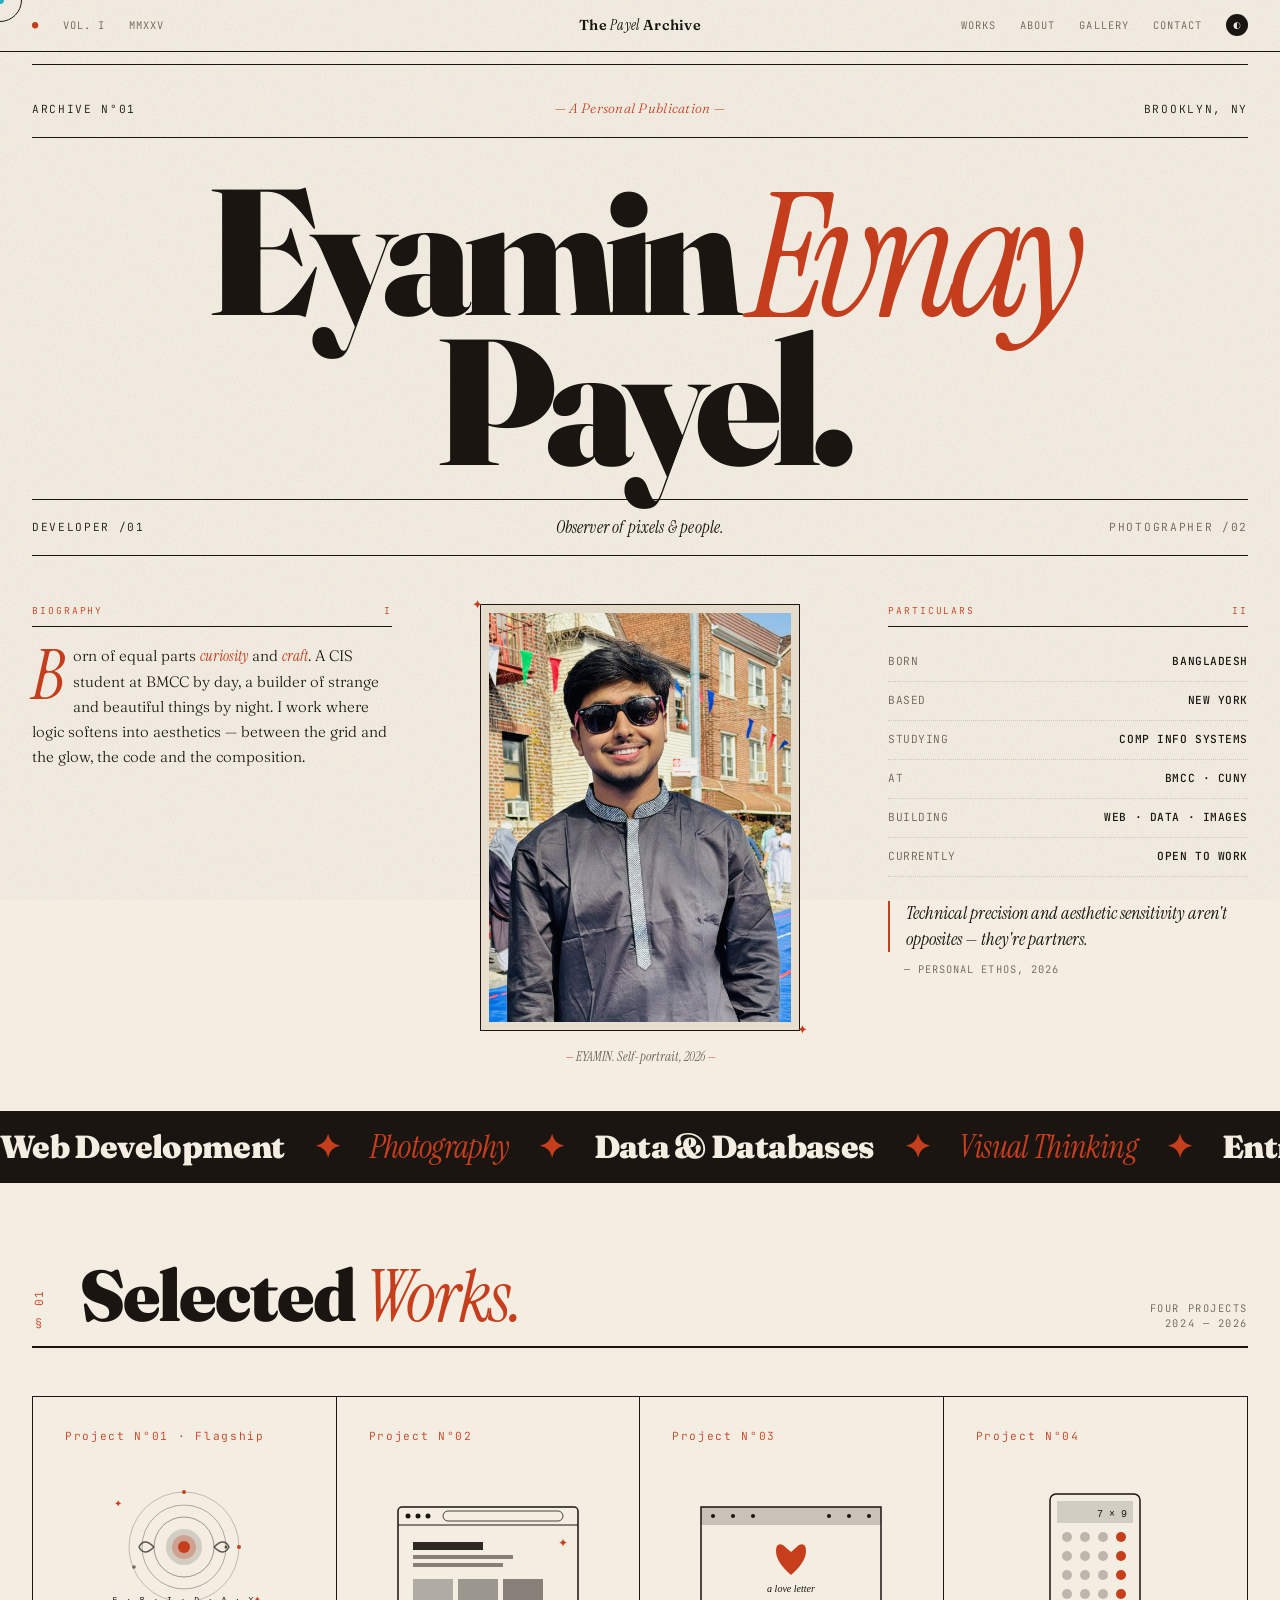
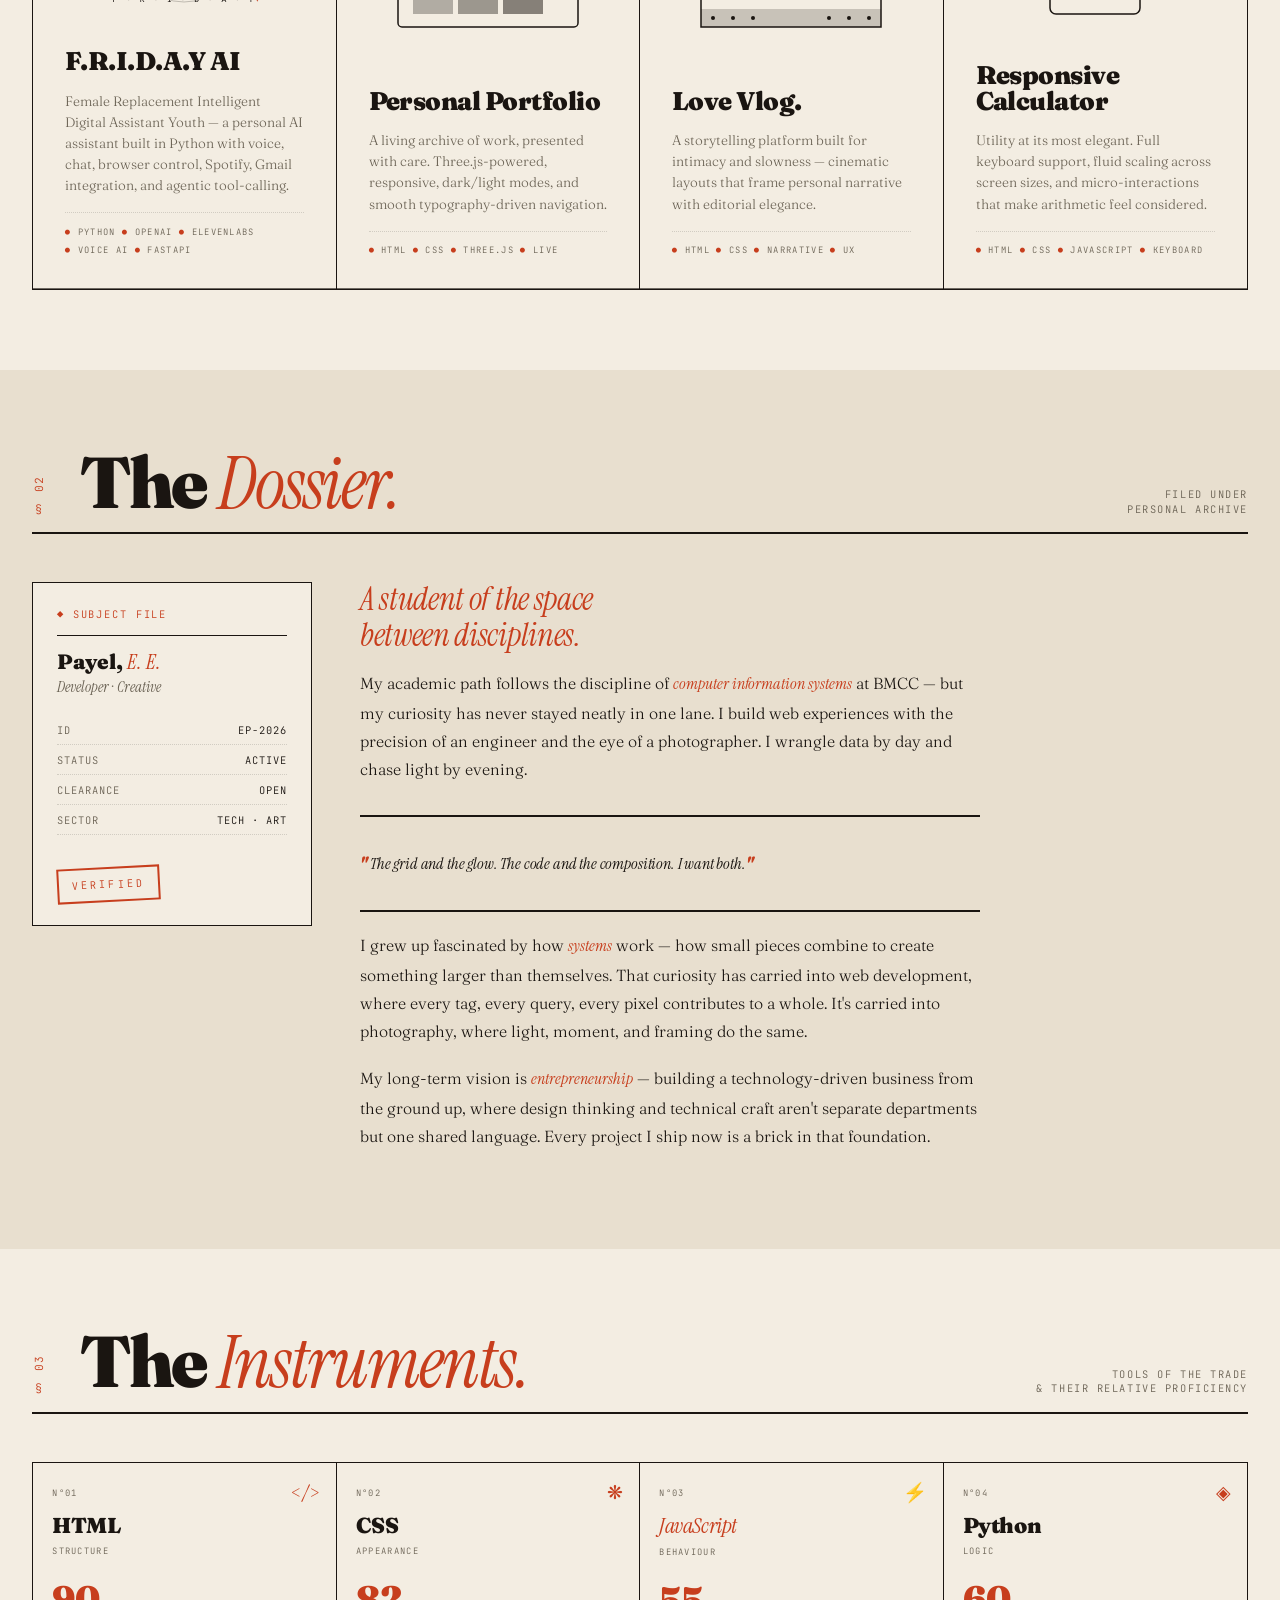
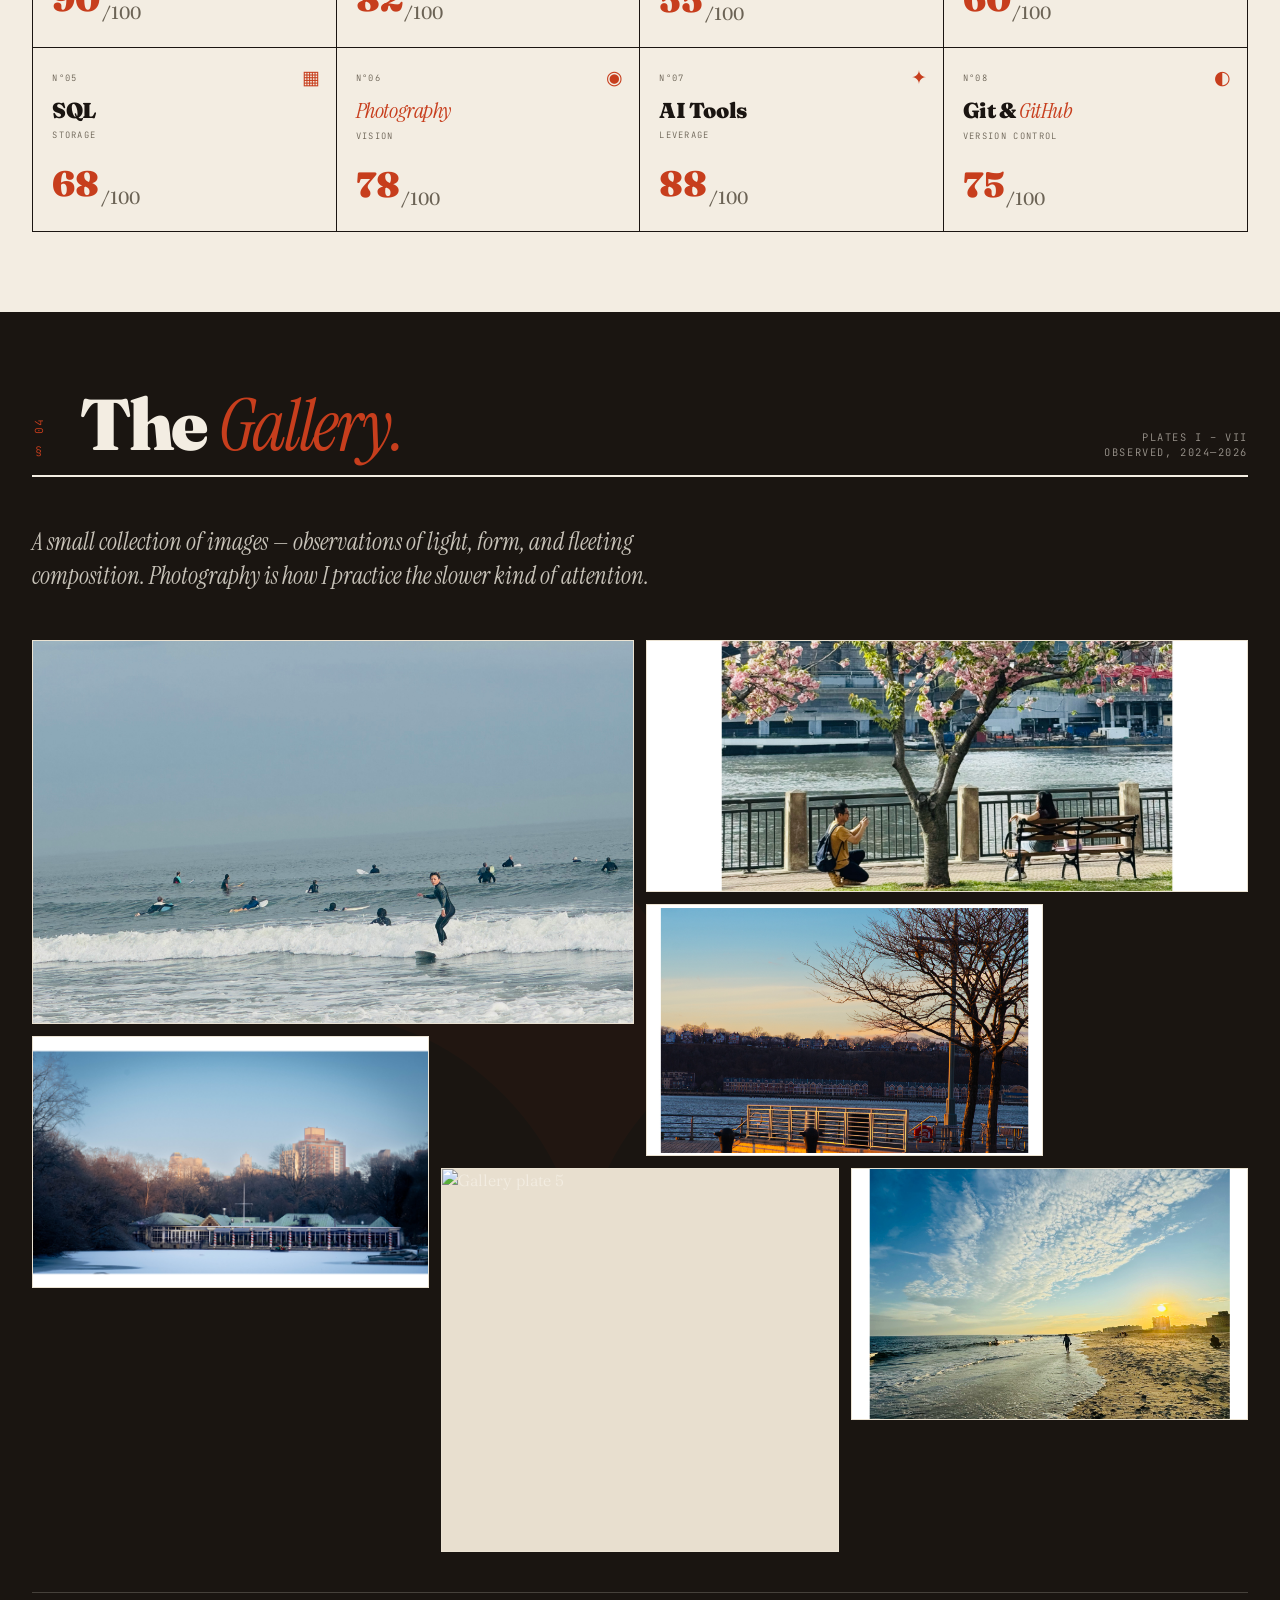
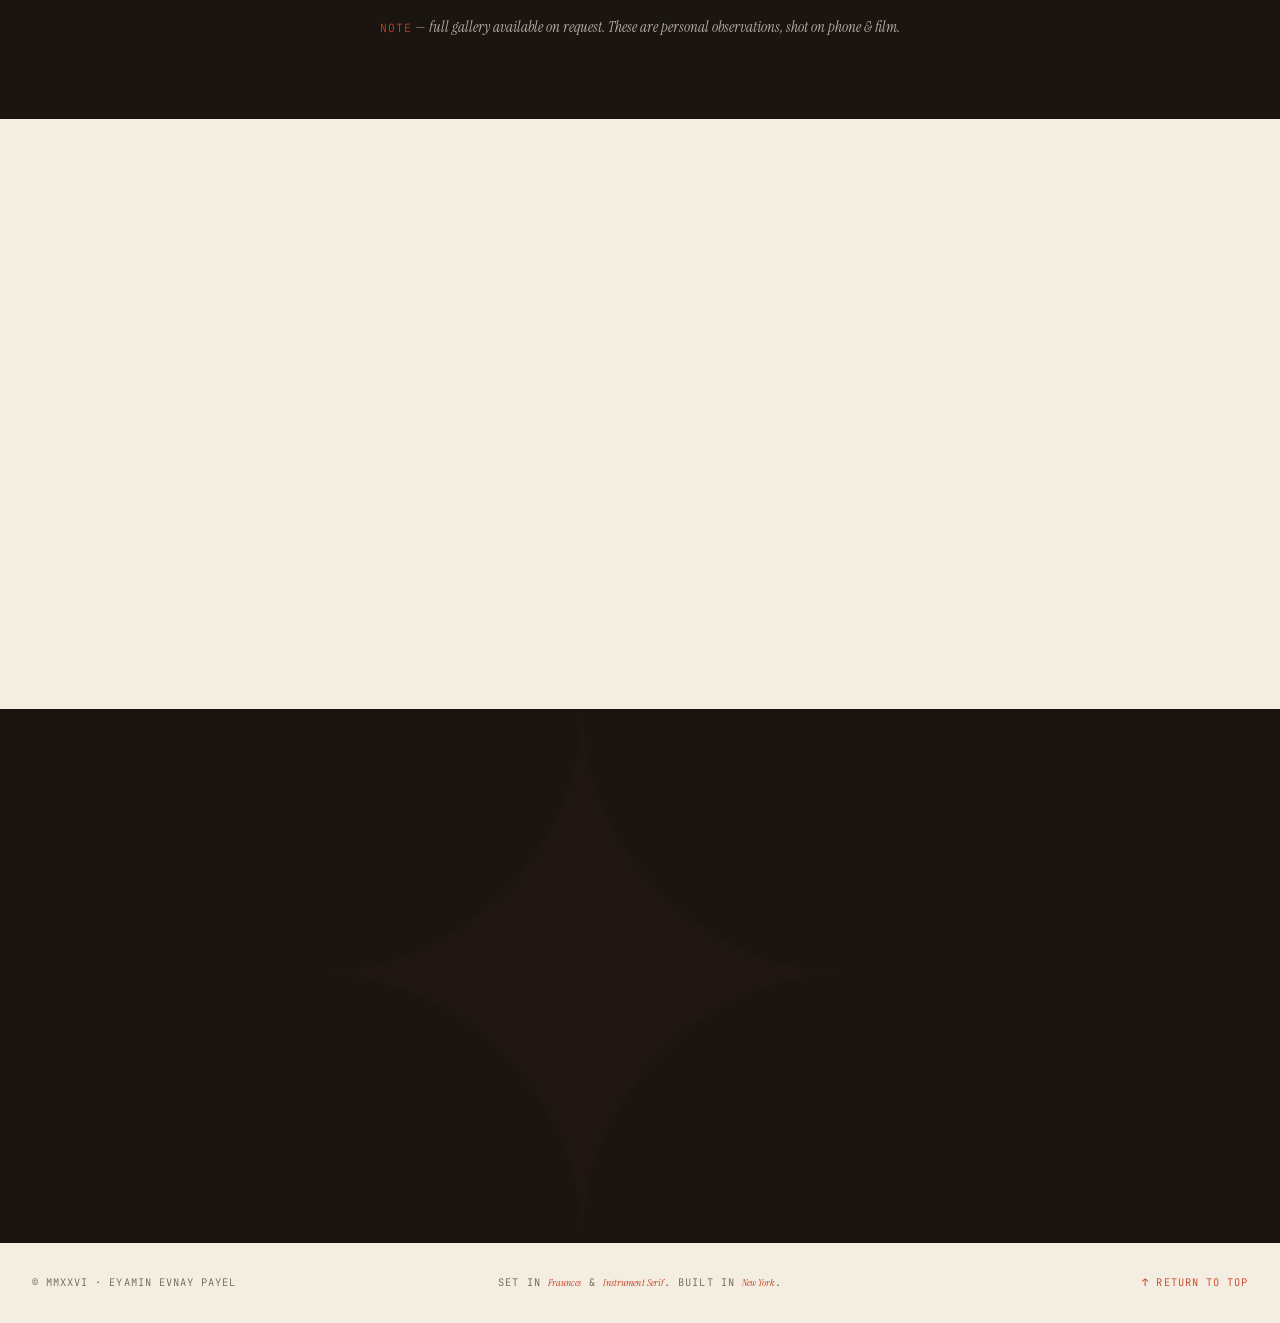
==== index.html @ 6d637060 "Fix: add favicon link tags" ====
<!DOCTYPE html>
<html lang="en">
<head>
<meta charset="UTF-8">
<link rel="icon" type="image/svg+xml" href="favicon-monogram.svg">
<link rel="apple-touch-icon" href="favicon-monogram.svg">
<meta name="viewport" content="width=device-width, initial-scale=1.0">
<title>Eyamin Evnay Payel — Archive N°01</title>
<meta name="description" content="The personal archive of Eyamin Evnay Payel — developer, photographer, and CIS student at BMCC.">
<link href="https://fonts.googleapis.com/css2?family=Fraunces:ital,opsz,wght@0,9..144,300;0,9..144,400;0,9..144,600;0,9..144,900;1,9..144,400;1,9..144,900&family=JetBrains+Mono:wght@300;400;500&family=Instrument+Serif:ital@0;1&display=swap" rel="stylesheet">
<style>
:root {
  --bg: #f3ede2;
  --bg-dark: #1a1511;
  --ink: #1a1511;
  --paper: #f3ede2;
  --cream: #e8dfcf;
  --accent: #c73e1d;
  --accent2: #1c4b82;
  --gold: #b08d47;
  --muted: #6b6355;
  --line: rgba(26,21,17,0.15);
  --display: 'Fraunces', 'Times New Roman', serif;
  --italic: 'Instrument Serif', serif;
  --mono: 'JetBrains Mono', monospace;
  --sans: 'Fraunces', sans-serif;
}

[data-theme="dark"] {
  --bg: #0d0b08;
  --ink: #e8dfcf;
  --paper: #0d0b08;
  --cream: #1a1511;
  --accent: #e86a47;
  --accent2: #6ea0d9;
  --gold: #d4af6a;
  --muted: #8a7f6f;
  --line: rgba(232,223,207,0.15);
}

*, *::before, *::after { box-sizing: border-box; margin: 0; padding: 0; }
html { scroll-behavior: smooth; }

body {
  background: var(--paper);
  color: var(--ink);
  font-family: var(--display);
  font-weight: 300;
  overflow-x: hidden;
  transition: background .6s, color .6s;
  cursor: none;
  line-height: 1.4;
}

/* Paper grain overlay */
body::before {
  content: '';
  position: fixed;
  inset: 0;
  pointer-events: none;
  z-index: 9999;
  opacity: .18;
  background-image: url("data:image/svg+xml,%3Csvg viewBox='0 0 400 400' xmlns='http://www.w3.org/2000/svg'%3E%3Cfilter id='n'%3E%3CfeTurbulence type='fractalNoise' baseFrequency='0.92' numOctaves='3' stitchTiles='stitch'/%3E%3C/filter%3E%3Crect width='100%25' height='100%25' filter='url(%23n)' opacity='0.6'/%3E%3C/svg%3E");
  mix-blend-mode: multiply;
}

[data-theme="dark"] body::before { mix-blend-mode: screen; opacity: .08; }

/* ── CUSTOM CURSOR ── */
#cursor{position:fixed;width:8px;height:8px;border-radius:50%;background:var(--accent);pointer-events:none;z-index:10000;transform:translate(-50%,-50%);transition:width .3s,height .3s,background .3s;mix-blend-mode:difference}
#cursor-ring{position:fixed;width:44px;height:44px;border-radius:50%;border:1px solid var(--ink);pointer-events:none;z-index:9998;transform:translate(-50%,-50%);transition:width .3s,height .3s,opacity .3s}
body:has(a:hover) #cursor,body:has(button:hover) #cursor{width:14px;height:14px}
body:has(a:hover) #cursor-ring,body:has(button:hover) #cursor-ring{width:72px;height:72px}

/* ── SCROLLBAR ── */
::-webkit-scrollbar { width: 10px; }
::-webkit-scrollbar-track { background: var(--paper); border-left: 1px solid var(--line); }
::-webkit-scrollbar-thumb { background: var(--ink); }

/* ═══════════════════════════════════════
   MASTHEAD / NAV
═══════════════════════════════════════ */
.masthead {
  position: fixed;
  top: 0; left: 0; right: 0;
  z-index: 100;
  background: color-mix(in srgb, var(--paper) 94%, transparent);
  backdrop-filter: blur(20px);
  border-bottom: 1px solid var(--ink);
  display: grid;
  grid-template-columns: 1fr auto 1fr;
  align-items: center;
  padding: 0.9rem 2rem;
  font-family: var(--mono);
  font-size: 0.65rem;
  letter-spacing: 0.1em;
  text-transform: uppercase;
}

.masthead-left { display: flex; gap: 1.5rem; color: var(--muted); }
.masthead-left .dot { color: var(--accent); }

.masthead-center {
  font-family: var(--display);
  font-weight: 600;
  font-size: 0.9rem;
  letter-spacing: 0.02em;
  text-transform: none;
  text-align: center;
}
.masthead-center em { font-family: var(--italic); font-style: italic; font-weight: 400; }

.masthead-right { display: flex; gap: 1.5rem; justify-content: flex-end; align-items: center; }
.masthead-right a { color: var(--muted); text-decoration: none; transition: color .2s; }
.masthead-right a:hover { color: var(--accent); }

.theme-toggle {
  background: var(--ink); color: var(--paper);
  border: none; width: 22px; height: 22px;
  border-radius: 50%; cursor: pointer;
  font-size: 0.55rem;
  display: flex; align-items: center; justify-content: center;
  transition: transform .3s;
}
.theme-toggle:hover { transform: rotate(180deg); }

/* ═══════════════════════════════════════
   HERO — THE FRONT PAGE
═══════════════════════════════════════ */
.hero {
  min-height: 100vh;
  padding: 5rem 2rem 2rem;
  position: relative;
  display: grid;
  grid-template-columns: 1fr;
  gap: 0;
}

/* Decorative top rule */
.hero::before {
  content: '';
  position: absolute;
  top: 4rem; left: 2rem; right: 2rem;
  height: 1px;
  background: var(--ink);
}

/* Volume / Issue header */
.issue-bar {
  display: flex;
  justify-content: space-between;
  align-items: baseline;
  padding: 1.2rem 0;
  border-bottom: 1px solid var(--ink);
  font-family: var(--mono);
  font-size: 0.7rem;
  letter-spacing: 0.15em;
  text-transform: uppercase;
}

.issue-bar-center {
  font-family: var(--display);
  font-style: italic;
  font-size: 0.85rem;
  letter-spacing: 0.02em;
  text-transform: none;
  color: var(--accent);
}

/* Giant name */
.hero-title {
  font-family: var(--display);
  font-weight: 900;
  font-size: clamp(3.5rem, 14vw, 13rem);
  line-height: 0.82;
  letter-spacing: -0.06em;
  padding: 2.5rem 0 1.5rem;
  text-align: center;
  position: relative;
}

.hero-title .word-1, .hero-title .word-2, .hero-title .word-3 {
  display: inline-block;
  opacity: 0;
  animation: titleIn 1.2s cubic-bezier(.22,1,.36,1) forwards;
}
.hero-title .word-1 { animation-delay: .1s; }
.hero-title .word-2 {
  animation-delay: .3s;
  font-family: var(--italic);
  font-weight: 400;
  font-style: italic;
  color: var(--accent);
  font-size: 0.95em;
}
.hero-title .word-3 { animation-delay: .5s; }

@keyframes titleIn {
  from { opacity: 0; transform: translateY(60px) rotate(-2deg); filter: blur(8px); }
  to { opacity: 1; transform: translateY(0) rotate(0); filter: blur(0); }
}

/* Subtitle bar */
.hero-sub {
  display: grid;
  grid-template-columns: 1fr auto 1fr;
  align-items: center;
  padding: 1rem 0;
  border-top: 1px solid var(--ink);
  border-bottom: 1px solid var(--ink);
  gap: 2rem;
  font-family: var(--mono);
  font-size: 0.7rem;
  letter-spacing: 0.15em;
  text-transform: uppercase;
}

.hero-sub-center {
  font-family: var(--italic);
  font-style: italic;
  font-size: 1.05rem;
  letter-spacing: 0.01em;
  text-transform: none;
  color: var(--ink);
  white-space: nowrap;
}

.hero-sub-right { text-align: right; color: var(--muted); }

/* 3-column hero body */
.hero-body {
  display: grid;
  grid-template-columns: 1fr 1.2fr 1fr;
  gap: 2rem;
  padding: 3rem 0;
  min-height: 400px;
}

.hero-col {
  position: relative;
  opacity: 0;
  animation: colIn 1s .7s cubic-bezier(.22,1,.36,1) forwards;
}
.hero-col:nth-child(2) { animation-delay: .85s; }
.hero-col:nth-child(3) { animation-delay: 1s; }

@keyframes colIn {
  from { opacity: 0; transform: translateY(30px); }
  to { opacity: 1; transform: translateY(0); }
}

/* Left column - bio */
.col-label {
  font-family: var(--mono);
  font-size: 0.6rem;
  letter-spacing: 0.2em;
  text-transform: uppercase;
  color: var(--accent);
  margin-bottom: 1rem;
  padding-bottom: 0.5rem;
  border-bottom: 1px solid var(--ink);
  display: flex;
  justify-content: space-between;
}

.drop-cap {
  font-size: 0.95rem;
  line-height: 1.65;
  font-weight: 300;
  column-count: 1;
  color: var(--ink);
}

.drop-cap::first-letter {
  font-family: var(--italic);
  font-style: italic;
  font-size: 4.5em;
  line-height: 0.85;
  float: left;
  margin: 0.05em 0.12em 0 0;
  color: var(--accent);
  font-weight: 400;
}

.drop-cap em {
  font-family: var(--italic);
  font-style: italic;
  color: var(--accent);
}

/* Center column - the portrait */
.portrait-frame {
  position: relative;
  aspect-ratio: 3/4;
  width: 100%;
  max-width: 320px;
  margin: 0 auto;
}

.portrait-bg {
  position: absolute;
  inset: 0;
  background: var(--cream);
  border: 1px solid var(--ink);
  padding: 8px;
}

.portrait-inner {
  position: relative;
  width: 100%;
  height: 100%;
  background: var(--ink);
  overflow: hidden;
}

.portrait-inner svg {
  width: 100%;
  height: 100%;
  display: block;
}

/* Portrait caption */
.portrait-caption {
  position: absolute;
  bottom: -2.2rem;
  left: 0; right: 0;
  text-align: center;
  font-family: var(--italic);
  font-style: italic;
  font-size: 0.82rem;
  color: var(--muted);
}

.portrait-caption::before, .portrait-caption::after {
  content: '— ';
  color: var(--accent);
}
.portrait-caption::after { content: ' —'; }

/* Portrait decorative corners */
.portrait-frame::before, .portrait-frame::after {
  content: '✦';
  position: absolute;
  color: var(--accent);
  font-size: 0.8rem;
  z-index: 2;
}
.portrait-frame::before { top: -0.5rem; left: -0.5rem; }
.portrait-frame::after { bottom: -0.5rem; right: -0.5rem; }

/* Right column - metadata */
.meta-list { font-size: 0.85rem; }
.meta-item {
  display: flex;
  justify-content: space-between;
  padding: 0.7rem 0;
  border-bottom: 1px dotted var(--line);
  font-family: var(--mono);
  font-size: 0.7rem;
  letter-spacing: 0.05em;
  text-transform: uppercase;
}
.meta-item .key { color: var(--muted); }
.meta-item .val { color: var(--ink); font-weight: 500; }
.meta-item .val em { font-family: var(--italic); font-style: italic; text-transform: none; color: var(--accent); font-weight: 400; letter-spacing: 0.01em; }

.meta-quote {
  font-family: var(--italic);
  font-style: italic;
  font-size: 1.1rem;
  line-height: 1.45;
  margin-top: 1.5rem;
  color: var(--ink);
  border-left: 2px solid var(--accent);
  padding-left: 1rem;
}
.meta-quote-attr {
  font-family: var(--mono);
  font-size: 0.65rem;
  letter-spacing: 0.1em;
  text-transform: uppercase;
  color: var(--muted);
  margin-top: 0.6rem;
  padding-left: 1rem;
}

/* Marquee below hero */
.hero-marquee {
  border-top: 1px solid var(--ink);
  border-bottom: 1px solid var(--ink);
  overflow: hidden;
  padding: 0.8rem 0;
  white-space: nowrap;
  font-family: var(--display);
  font-weight: 900;
  font-size: 2rem;
  letter-spacing: -0.02em;
  background: var(--ink);
  color: var(--paper);
}

.hero-marquee-inner {
  display: inline-block;
  animation: marquee 30s linear infinite;
  padding-right: 2rem;
}
.hero-marquee-inner em { font-family: var(--italic); font-style: italic; color: var(--accent); font-weight: 400; }
.hero-marquee-inner .sep { display: inline-block; margin: 0 1.5rem; color: var(--accent); }

@keyframes marquee {
  from { transform: translateX(0); }
  to { transform: translateX(-50%); }
}

/* ═══════════════════════════════════════
   SECTION SHARED
═══════════════════════════════════════ */
section { padding: 5rem 2rem; position: relative; }

.section-head {
  display: grid;
  grid-template-columns: auto 1fr auto;
  align-items: end;
  gap: 2rem;
  margin-bottom: 3rem;
  padding-bottom: 1rem;
  border-bottom: 2px solid var(--ink);
}

.section-num {
  font-family: var(--mono);
  font-size: 0.7rem;
  letter-spacing: 0.15em;
  color: var(--accent);
  writing-mode: vertical-rl;
  transform: rotate(180deg);
  padding-bottom: 0.5rem;
}

.section-title {
  font-family: var(--display);
  font-weight: 900;
  font-size: clamp(2.5rem, 6vw, 4.5rem);
  line-height: 0.9;
  letter-spacing: -0.03em;
}
.section-title em {
  font-family: var(--italic);
  font-weight: 400;
  font-style: italic;
  color: var(--accent);
}

.section-meta {
  font-family: var(--mono);
  font-size: 0.65rem;
  letter-spacing: 0.15em;
  text-transform: uppercase;
  color: var(--muted);
  text-align: right;
}

/* Reveals */
.rv {
  opacity: 0;
  transform: translateY(40px);
  transition: opacity .9s cubic-bezier(.22,1,.36,1), transform .9s cubic-bezier(.22,1,.36,1);
}
.rv.in { opacity: 1; transform: translateY(0); }

/* ═══════════════════════════════════════
   WORKS / PROJECTS
═══════════════════════════════════════ */
#works { background: var(--paper); }

.works-grid {
  display: grid;
  grid-template-columns: repeat(4, 1fr);
  border: 1px solid var(--ink);
}

@media (max-width: 1100px) {
  .works-grid { grid-template-columns: repeat(2, 1fr); }
  .work-item:nth-child(2) { border-right: none; }
  .work-item:nth-child(1), .work-item:nth-child(2) { border-bottom: 1px solid var(--ink); }
}

.work-item {
  position: relative;
  padding: 2rem;
  border-right: 1px solid var(--ink);
  display: flex;
  flex-direction: column;
  gap: 1rem;
  min-height: 420px;
  transition: background .4s;
  overflow: hidden;
}
.work-item:last-child { border-right: none; }

.work-item::before {
  content: '';
  position: absolute;
  inset: 0;
  background: var(--ink);
  transform: translateY(100%);
  transition: transform .5s cubic-bezier(.22,1,.36,1);
  z-index: 0;
}
.work-item:hover::before { transform: translateY(0); }
.work-item:hover * { color: var(--paper) !important; }
.work-item:hover .work-num { color: var(--accent) !important; }
.work-item:hover .work-visual { filter: invert(1); }

.work-item > * { position: relative; z-index: 1; transition: color .4s; }

.work-num {
  font-family: var(--mono);
  font-size: 0.7rem;
  letter-spacing: 0.15em;
  color: var(--accent);
}

.work-visual {
  flex: 1;
  display: flex;
  align-items: center;
  justify-content: center;
  transition: filter .4s;
  min-height: 160px;
  padding: 1rem 0;
}

.work-visual svg { width: 100%; max-width: 200px; height: auto; }

.work-title {
  font-family: var(--display);
  font-weight: 900;
  font-size: 1.6rem;
  line-height: 1;
  letter-spacing: -0.02em;
}
.work-title em { font-family: var(--italic); font-weight: 400; font-style: italic; color: var(--accent); }

.work-desc {
  font-size: 0.85rem;
  line-height: 1.55;
  color: var(--muted);
}

.work-tags {
  display: flex;
  gap: 0.4rem;
  flex-wrap: wrap;
  padding-top: 0.8rem;
  border-top: 1px dotted var(--line);
}

.work-tag {
  font-family: var(--mono);
  font-size: 0.55rem;
  letter-spacing: 0.15em;
  text-transform: uppercase;
  color: var(--muted);
}

.work-tag::before { content: '● '; color: var(--accent); font-size: 0.5rem; }

/* ═══════════════════════════════════════
   DOSSIER / ABOUT
═══════════════════════════════════════ */
#dossier { background: var(--cream); }

.dossier-grid {
  display: grid;
  grid-template-columns: 280px 1fr;
  gap: 3rem;
}

.dossier-card {
  border: 1px solid var(--ink);
  padding: 1.5rem;
  background: var(--paper);
  position: sticky;
  top: 6rem;
  height: fit-content;
}

.dossier-card-title {
  font-family: var(--mono);
  font-size: 0.65rem;
  letter-spacing: 0.18em;
  text-transform: uppercase;
  color: var(--accent);
  padding-bottom: 0.8rem;
  border-bottom: 1px solid var(--ink);
  margin-bottom: 1rem;
}

.dossier-id {
  font-family: var(--display);
  font-weight: 900;
  font-size: 1.3rem;
  line-height: 1;
  margin-bottom: 0.3rem;
}
.dossier-id em { font-family: var(--italic); font-style: italic; font-weight: 400; color: var(--accent); }

.dossier-role {
  font-family: var(--italic);
  font-style: italic;
  color: var(--muted);
  margin-bottom: 1.5rem;
  font-size: 0.95rem;
}

.dossier-stamp {
  display: flex;
  flex-direction: column;
  gap: 0.5rem;
  font-family: var(--mono);
  font-size: 0.65rem;
  letter-spacing: 0.1em;
  text-transform: uppercase;
  margin-bottom: 1rem;
}

.dossier-stamp-row {
  display: flex;
  justify-content: space-between;
  padding-bottom: 0.4rem;
  border-bottom: 1px dotted var(--line);
}
.dossier-stamp-row .k { color: var(--muted); }

/* The "classified" stamp */
.dossier-mark {
  margin-top: 1rem;
  padding: 0.5rem 0.8rem;
  border: 2px solid var(--accent);
  text-align: center;
  font-family: var(--mono);
  font-size: 0.65rem;
  letter-spacing: 0.3em;
  text-transform: uppercase;
  color: var(--accent);
  transform: rotate(-3deg);
  display: inline-block;
}

.dossier-content h3 {
  font-family: var(--italic);
  font-style: italic;
  font-weight: 400;
  font-size: 2rem;
  line-height: 1.1;
  color: var(--accent);
  margin-bottom: 1rem;
  letter-spacing: -0.01em;
}

.dossier-content p {
  font-size: 1rem;
  line-height: 1.75;
  margin-bottom: 1.2rem;
  color: var(--ink);
  max-width: 620px;
}

.dossier-content p em {
  font-family: var(--italic);
  font-style: italic;
  color: var(--accent);
  font-size: 1.03em;
}

.pull-quote {
  font-family: var(--italic);
  font-style: italic;
  font-size: 2rem;
  line-height: 1.2;
  color: var(--accent);
  padding: 2rem 0;
  border-top: 2px solid var(--ink);
  border-bottom: 2px solid var(--ink);
  margin: 2rem 0;
  letter-spacing: -0.01em;
}
.pull-quote::before { content: '"'; font-family: var(--display); font-weight: 900; color: var(--accent); margin-right: 0.2rem; }
.pull-quote::after { content: '"'; font-family: var(--display); font-weight: 900; color: var(--accent); }

/* ═══════════════════════════════════════
   INSTRUMENTS / SKILLS
═══════════════════════════════════════ */
#instruments { background: var(--paper); }

.instruments-grid {
  display: grid;
  grid-template-columns: repeat(4, 1fr);
  gap: 0;
  border: 1px solid var(--ink);
  border-bottom: none;
}

.instrument {
  border-right: 1px solid var(--ink);
  border-bottom: 1px solid var(--ink);
  padding: 1.5rem 1.2rem;
  position: relative;
  transition: background .3s;
}

.instrument:nth-child(4n) { border-right: none; }
.instrument:hover { background: var(--ink); color: var(--paper); }
.instrument:hover .instrument-pct { color: var(--accent); }
.instrument:hover .instrument-glyph { color: var(--accent); }

.instrument-num {
  font-family: var(--mono);
  font-size: 0.55rem;
  letter-spacing: 0.15em;
  color: var(--muted);
  margin-bottom: 1rem;
}

.instrument-name {
  font-family: var(--display);
  font-weight: 900;
  font-size: 1.35rem;
  line-height: 1;
  margin-bottom: 0.5rem;
  letter-spacing: -0.02em;
}
.instrument-name em { font-family: var(--italic); font-style: italic; font-weight: 400; color: var(--accent); }

.instrument-cat {
  font-family: var(--mono);
  font-size: 0.55rem;
  letter-spacing: 0.15em;
  text-transform: uppercase;
  color: var(--muted);
  margin-bottom: 1.5rem;
}

.instrument-pct {
  font-family: var(--display);
  font-weight: 900;
  font-size: 2.2rem;
  line-height: 1;
  color: var(--accent);
  transition: color .3s;
}
.instrument-pct sub { font-size: 0.5em; font-weight: 400; margin-left: 0.1em; color: var(--muted); }

.instrument-glyph {
  position: absolute;
  top: 1rem;
  right: 1rem;
  font-size: 1.2rem;
  color: var(--accent);
  transition: color .3s;
}

/* ═══════════════════════════════════════
   GALLERY / PHOTOGRAPHY
═══════════════════════════════════════ */
#gallery { background: var(--ink); color: var(--paper); position: relative; overflow: hidden; }

#gallery .section-head { border-bottom-color: var(--paper); }
#gallery .section-title { color: var(--paper); }
#gallery .section-title em { color: var(--accent); }
#gallery .section-meta { color: color-mix(in srgb, var(--paper) 60%, transparent); }
#gallery .section-num { color: var(--accent); }

.gallery-intro {
  font-family: var(--italic);
  font-style: italic;
  font-size: 1.5rem;
  line-height: 1.4;
  color: color-mix(in srgb, var(--paper) 80%, transparent);
  max-width: 700px;
  margin-bottom: 3rem;
}

.gallery-grid {
  display: grid;
  grid-template-columns: repeat(6, 1fr);
  grid-auto-rows: 120px;
  gap: 12px;
}

.photo {
  position: relative;
  overflow: hidden;
  background: var(--cream);
  border: 1px solid rgba(243,237,226,0.2);
  transition: transform .5s cubic-bezier(.22,1,.36,1);
  cursor: none;
}
.photo:hover { transform: scale(1.02); z-index: 2; }
.photo:hover .photo-caption { opacity: 1; transform: translateY(0); }

.photo::before {
  content: '';
  position: absolute;
  inset: 0;
  background: linear-gradient(to top, rgba(0,0,0,0.7), transparent 50%);
  opacity: 0;
  transition: opacity .4s;
  z-index: 1;
}
.photo:hover::before { opacity: 1; }

.photo-visual {
  width: 100%;
  height: 100%;
  display: flex;
  align-items: center;
  justify-content: center;
  position: relative;
}

.photo-visual svg { width: 100%; height: 100%; display: block; }

.photo-caption {
  position: absolute;
  bottom: 0.8rem;
  left: 0.8rem;
  right: 0.8rem;
  z-index: 2;
  font-family: var(--mono);
  font-size: 0.6rem;
  letter-spacing: 0.15em;
  text-transform: uppercase;
  color: var(--paper);
  opacity: 0;
  transform: translateY(8px);
  transition: opacity .3s, transform .3s;
}
.photo-caption em {
  font-family: var(--italic);
  font-style: italic;
  color: var(--accent);
  text-transform: none;
  letter-spacing: 0;
  display: block;
  font-size: 1.3em;
  margin-top: 0.3rem;
}

/* Gallery photo sizes */
.photo-1 { grid-column: span 3; grid-row: span 3; }
.photo-2 { grid-column: span 3; grid-row: span 2; }
.photo-3 { grid-column: span 2; grid-row: span 2; }
.photo-4 { grid-column: span 2; grid-row: span 2; }
.photo-5 { grid-column: span 2; grid-row: span 3; }
.photo-6 { grid-column: span 2; grid-row: span 2; }
.photo-7 { grid-column: span 2; grid-row: span 2; }

.gallery-note {
  margin-top: 2.5rem;
  padding-top: 1.5rem;
  border-top: 1px solid rgba(243,237,226,0.2);
  font-family: var(--italic);
  font-style: italic;
  color: color-mix(in srgb, var(--paper) 70%, transparent);
  font-size: 0.95rem;
  text-align: center;
}
.gallery-note em { color: var(--accent); font-style: normal; font-family: var(--mono); font-size: 0.75em; letter-spacing: 0.1em; text-transform: uppercase; }

/* ═══════════════════════════════════════
   DOCUMENT / RESUME
═══════════════════════════════════════ */
#document { background: var(--paper); text-align: center; }

.doc-wrapper {
  max-width: 700px;
  margin: 0 auto;
  position: relative;
}

.doc-stamp {
  display: inline-block;
  margin-bottom: 1.5rem;
  padding: 0.5rem 1.2rem;
  border: 2px solid var(--accent);
  color: var(--accent);
  font-family: var(--mono);
  font-size: 0.65rem;
  letter-spacing: 0.3em;
  text-transform: uppercase;
  transform: rotate(-2deg);
}

.doc-title {
  font-family: var(--display);
  font-weight: 900;
  font-size: clamp(2.5rem, 6vw, 4.5rem);
  line-height: 0.95;
  letter-spacing: -0.03em;
  margin-bottom: 1rem;
}
.doc-title em { font-family: var(--italic); font-style: italic; font-weight: 400; color: var(--accent); }

.doc-sub {
  font-family: var(--italic);
  font-style: italic;
  font-size: 1.15rem;
  color: var(--muted);
  margin-bottom: 2.5rem;
  max-width: 500px;
  margin-left: auto;
  margin-right: auto;
  line-height: 1.5;
}

/* Resume preview card */
.resume-card {
  background: var(--cream);
  border: 1px solid var(--ink);
  padding: 2rem;
  margin-bottom: 2rem;
  text-align: left;
  position: relative;
  display: grid;
  grid-template-columns: auto 1fr auto;
  gap: 1.5rem;
  align-items: center;
}

.resume-icon {
  width: 60px;
  height: 72px;
  border: 2px solid var(--ink);
  position: relative;
  background: var(--paper);
}
.resume-icon::before {
  content: '';
  position: absolute;
  top: 8px; left: 50%; transform: translateX(-50%);
  width: 70%; height: 2px;
  background: var(--ink);
  box-shadow: 0 8px 0 var(--ink), 0 16px 0 var(--ink), 0 24px 0 var(--accent), 0 32px 0 var(--ink), 0 40px 0 var(--ink);
}

.resume-info-label {
  font-family: var(--mono);
  font-size: 0.6rem;
  letter-spacing: 0.15em;
  color: var(--muted);
  text-transform: uppercase;
  margin-bottom: 0.3rem;
}

.resume-info-title {
  font-family: var(--display);
  font-weight: 900;
  font-size: 1.3rem;
  letter-spacing: -0.02em;
  margin-bottom: 0.2rem;
}

.resume-info-meta {
  font-family: var(--italic);
  font-style: italic;
  font-size: 0.85rem;
  color: var(--muted);
}

/* Download button */
.btn-download {
  background: var(--ink);
  color: var(--paper);
  border: 1px solid var(--ink);
  padding: 1rem 2.5rem;
  font-family: var(--mono);
  font-size: 0.75rem;
  letter-spacing: 0.2em;
  text-transform: uppercase;
  text-decoration: none;
  cursor: pointer;
  transition: all .3s cubic-bezier(.22,1,.36,1);
  display: inline-flex;
  align-items: center;
  gap: 0.8rem;
  position: relative;
  overflow: hidden;
}

.btn-download::before {
  content: '';
  position: absolute;
  inset: 0;
  background: var(--accent);
  transform: translateY(100%);
  transition: transform .4s cubic-bezier(.22,1,.36,1);
  z-index: 0;
}

.btn-download:hover::before { transform: translateY(0); }
.btn-download > * { position: relative; z-index: 1; }
.btn-download:hover { border-color: var(--accent); }

/* ═══════════════════════════════════════
   CORRESPONDENCE / CONTACT
═══════════════════════════════════════ */
#correspondence {
  background: var(--ink);
  color: var(--paper);
  padding: 6rem 2rem;
  position: relative;
  overflow: hidden;
}

.corr-inner {
  max-width: 900px;
  margin: 0 auto;
  text-align: center;
  position: relative;
  z-index: 2;
}

.corr-label {
  font-family: var(--mono);
  font-size: 0.7rem;
  letter-spacing: 0.3em;
  text-transform: uppercase;
  color: var(--accent);
  margin-bottom: 2rem;
}

.corr-title {
  font-family: var(--display);
  font-weight: 900;
  font-size: clamp(3rem, 8vw, 7rem);
  line-height: 0.95;
  letter-spacing: -0.04em;
  color: var(--paper);
  margin-bottom: 2rem;
}
.corr-title em {
  font-family: var(--italic);
  font-style: italic;
  font-weight: 400;
  color: var(--accent);
}

.corr-sub {
  font-family: var(--italic);
  font-style: italic;
  font-size: 1.35rem;
  color: color-mix(in srgb, var(--paper) 70%, transparent);
  margin-bottom: 3rem;
  line-height: 1.5;
  max-width: 550px;
  margin-left: auto;
  margin-right: auto;
}

.corr-links {
  display: flex;
  justify-content: center;
  gap: 1rem;
  flex-wrap: wrap;
}

.corr-link {
  padding: 1rem 2rem;
  border: 1px solid color-mix(in srgb, var(--paper) 30%, transparent);
  color: var(--paper);
  text-decoration: none;
  font-family: var(--mono);
  font-size: 0.7rem;
  letter-spacing: 0.2em;
  text-transform: uppercase;
  transition: all .3s;
  display: inline-flex;
  align-items: center;
  gap: 0.6rem;
}
.corr-link:hover {
  background: var(--accent);
  border-color: var(--accent);
}

/* Gigantic decorative star behind corr */
.corr-star {
  position: absolute;
  top: 50%; left: 50%;
  transform: translate(-50%, -50%);
  width: 80vmin;
  height: 80vmin;
  opacity: 0.04;
  pointer-events: none;
  animation: slowRotate 60s linear infinite;
}
.corr-star::before {
  content: '✦';
  font-family: var(--display);
  font-size: 80vmin;
  color: var(--accent);
  display: block;
  line-height: 1;
}

@keyframes slowRotate {
  from { transform: translate(-50%, -50%) rotate(0deg); }
  to { transform: translate(-50%, -50%) rotate(360deg); }
}

/* ═══════════════════════════════════════
   COLOPHON / FOOTER
═══════════════════════════════════════ */
.colophon {
  background: var(--paper);
  border-top: 1px solid var(--ink);
  padding: 2rem;
  display: grid;
  grid-template-columns: 1fr 1fr 1fr;
  gap: 2rem;
  font-family: var(--mono);
  font-size: 0.65rem;
  letter-spacing: 0.1em;
  text-transform: uppercase;
  color: var(--muted);
}
.colophon-center { text-align: center; }
.colophon-right { text-align: right; }
.colophon em { font-family: var(--italic); font-style: italic; color: var(--accent); text-transform: none; letter-spacing: 0.01em; }
.colophon a { color: var(--accent); text-decoration: none; }

/* ═══════════════════════════════════════
   RESPONSIVE
═══════════════════════════════════════ */
@media (max-width: 900px) {
  .masthead { grid-template-columns: 1fr auto; padding: 0.8rem 1rem; }
  .masthead-left { display: none; }
  .masthead-center { font-size: 0.75rem; }
  .hero { padding: 4rem 1rem 2rem; }
  .hero::before { left: 1rem; right: 1rem; top: 3.2rem; }
  .issue-bar { font-size: 0.55rem; gap: 0.5rem; }
  .hero-body { grid-template-columns: 1fr; gap: 2rem; padding: 2rem 0; }
  .portrait-frame { max-width: 260px; margin-bottom: 2.5rem; }
  section { padding: 4rem 1rem; }
  .section-head { grid-template-columns: 1fr; gap: 0.8rem; }
  .section-num { writing-mode: horizontal-tb; transform: none; }
  .section-meta { text-align: left; }
  .works-grid { grid-template-columns: 1fr; }
  .work-item { border-right: none; border-bottom: 1px solid var(--ink); min-height: 380px; }
  .work-item:last-child { border-bottom: none; }
  .dossier-grid { grid-template-columns: 1fr; gap: 2rem; }
  .dossier-card { position: static; }
  .instruments-grid { grid-template-columns: repeat(2, 1fr); }
  .instrument:nth-child(4n) { border-right: 1px solid var(--ink); }
  .instrument:nth-child(2n) { border-right: none; }
  .gallery-grid { grid-template-columns: repeat(2, 1fr); grid-auto-rows: 160px; }
  .photo-1, .photo-2, .photo-5 { grid-column: span 2; }
  .photo-3, .photo-4, .photo-6, .photo-7 { grid-column: span 1; }
  .resume-card { grid-template-columns: auto 1fr; }
  .resume-card > *:last-child { grid-column: 1 / -1; margin-top: 0.5rem; }
  .colophon { grid-template-columns: 1fr; text-align: center !important; }
  .colophon-center, .colophon-right { text-align: center; }
  .hero-marquee { font-size: 1.3rem; }
  #cursor, #cursor-ring { display: none; }
  body { cursor: auto; }
  .photo-caption { opacity: 1; transform: translateY(0); }
  .photo::before { opacity: 0.5; }
}
</style>
</head>
<body>

<!-- cursor -->
<div id="cursor"></div>
<div id="cursor-ring"></div>

<!-- masthead -->
<header class="masthead">
  <div class="masthead-left">
    <span class="dot">●</span>
    <span>VOL. I</span>
    <span>MMXXV</span>
  </div>
  <div class="masthead-center">The <em>Payel</em> Archive</div>
  <div class="masthead-right">
    <a href="#works">Works</a>
    <a href="#dossier">About</a>
    <a href="#gallery">Gallery</a>
    <a href="#correspondence">Contact</a>
    <button class="theme-toggle" onclick="toggleTheme()" title="Toggle theme">◐</button>
  </div>
</header>

<!-- ═══════════════════════════════════════ -->
<!-- HERO                                    -->
<!-- ═══════════════════════════════════════ -->
<section class="hero">

  <div class="issue-bar">
    <span>Archive N°01</span>
    <span class="issue-bar-center">— A Personal Publication —</span>
    <span>Brooklyn, NY</span>
  </div>

  <h1 class="hero-title">
    <span class="word-1">Eyamin</span>
    <span class="word-2">Evnay</span>
    <span class="word-3">Payel.</span>
  </h1>

  <div class="hero-sub">
    <span>Developer /01</span>
    <span class="hero-sub-center">Observer of pixels &amp; people.</span>
    <span class="hero-sub-right">Photographer /02</span>
  </div>

  <!-- 3 column body -->
  <div class="hero-body">
    <!-- LEFT: bio -->
    <div class="hero-col">
      <div class="col-label"><span>Biography</span><span>I</span></div>
      <p class="drop-cap">
        Born of equal parts <em>curiosity</em> and <em>craft</em>. A CIS student at BMCC by day, a builder of strange and beautiful things by night. I work where logic softens into aesthetics — between the grid and the glow, the code and the composition.
      </p>
    </div>

    <!-- CENTER: portrait -->
    <div class="hero-col">
      <div class="portrait-frame">
        <div class="portrait-bg">
          <div class="portrait-inner">
            <!-- Real portrait photo -->
            <img src="portrait.jpg" alt="Eyamin Evnay Payel" style="width: 100%; height: 100%; object-fit: cover; object-position: 50% 30%; filter: brightness(1) contrast(1) saturate(1);">
          </div>
        </div>
        <div class="portrait-caption">EYAMIN. Self-portrait, 2026</div>
      </div>
    </div>

    <!-- RIGHT: metadata -->
    <div class="hero-col">
      <div class="col-label"><span>Particulars</span><span>II</span></div>
      <div class="meta-list">
        <div class="meta-item"><span class="key">Born</span><span class="val">Bangladesh</span></div>
        <div class="meta-item"><span class="key">Based</span><span class="val">New York</span></div>
        <div class="meta-item"><span class="key">Studying</span><span class="val">Comp Info Systems</span></div>
        <div class="meta-item"><span class="key">At</span><span class="val">BMCC · CUNY</span></div>
        <div class="meta-item"><span class="key">Building</span><span class="val">Web · Data · Images</span></div>
        <div class="meta-item"><span class="key">Currently</span><span class="val">Open to work</span></div>
      </div>
      <p class="meta-quote">Technical precision and aesthetic sensitivity aren't opposites — they're partners.</p>
      <p class="meta-quote-attr">— personal ethos, 2026</p>
    </div>
  </div>
</section>

<!-- Marquee -->
<div class="hero-marquee">
  <div class="hero-marquee-inner">
    Web Development <span class="sep">✦</span>
    <em>Photography</em> <span class="sep">✦</span>
    Data &amp; Databases <span class="sep">✦</span>
    <em>Visual Thinking</em> <span class="sep">✦</span>
    Entrepreneurship <span class="sep">✦</span>
    <em>Curiosity</em> <span class="sep">✦</span>
    Web Development <span class="sep">✦</span>
    <em>Photography</em> <span class="sep">✦</span>
    Data &amp; Databases <span class="sep">✦</span>
    <em>Visual Thinking</em> <span class="sep">✦</span>
    Entrepreneurship <span class="sep">✦</span>
    <em>Curiosity</em> <span class="sep">✦</span>
  </div>
</div>

<!-- ═══════════════════════════════════════ -->
<!-- WORKS                                   -->
<!-- ═══════════════════════════════════════ -->
<section id="works">
  <div class="section-head rv">
    <div class="section-num">§ 01</div>
    <h2 class="section-title">Selected <em>Works.</em></h2>
    <div class="section-meta">
      Four projects<br>
      2024 — 2026
    </div>
  </div>

  <div class="works-grid">
    <!-- FRIDAY AI Assistant - Featured project -->
    <article class="work-item rv">
      <div class="work-num">Project N°01 · Flagship</div>
      <div class="work-visual">
        <svg viewBox="0 0 200 140" xmlns="http://www.w3.org/2000/svg">
          <!-- FRIDAY AI orb interface -->
          <!-- Outer orbital rings -->
          <circle cx="100" cy="70" r="55" fill="none" stroke="currentColor" stroke-width="0.8" opacity="0.3"/>
          <circle cx="100" cy="70" r="42" fill="none" stroke="currentColor" stroke-width="0.8" opacity="0.4"/>
          <circle cx="100" cy="70" r="30" fill="none" stroke="currentColor" stroke-width="0.8" opacity="0.5"/>
          <!-- Orbital dots -->
          <circle cx="155" cy="70" r="2" fill="#c73e1d"/>
          <circle cx="142" cy="70" r="1.5" fill="currentColor" opacity="0.7"/>
          <circle cx="100" cy="15" r="2" fill="#c73e1d"/>
          <circle cx="50" cy="90" r="1.8" fill="currentColor" opacity="0.6"/>
          <!-- Central AI core -->
          <circle cx="100" cy="70" r="18" fill="currentColor" opacity="0.15"/>
          <circle cx="100" cy="70" r="12" fill="#c73e1d" opacity="0.3"/>
          <circle cx="100" cy="70" r="6" fill="#c73e1d"/>
          <!-- Sound waves -->
          <path d="M70 70 Q 60 60 55 70 Q 60 80 70 70" stroke="currentColor" stroke-width="1.5" fill="none" opacity="0.7"/>
          <path d="M130 70 Q 140 60 145 70 Q 140 80 130 70" stroke="currentColor" stroke-width="1.5" fill="none" opacity="0.7"/>
          <!-- Label -->
          <text x="100" y="125" font-family="monospace" font-size="8" text-anchor="middle" fill="currentColor" letter-spacing="2">F · R · I · D · A · Y</text>
          <!-- Star -->
          <text x="30" y="30" font-family="serif" font-size="10" fill="#c73e1d">✦</text>
          <text x="170" y="125" font-family="serif" font-size="8" fill="#c73e1d">✦</text>
        </svg>
      </div>
      <h3 class="work-title">F.R.I.D.A.Y AI</h3>
      <p class="work-desc">Female Replacement Intelligent Digital Assistant Youth — a personal AI assistant built in Python with voice, chat, browser control, Spotify, Gmail integration, and agentic tool-calling.</p>
      <div class="work-tags">
        <span class="work-tag">Python</span>
        <span class="work-tag">OpenAI</span>
        <span class="work-tag">ElevenLabs</span>
        <span class="work-tag">Voice AI</span>
        <span class="work-tag">FastAPI</span>
      </div>
    </article>

    <article class="work-item rv" style="transition-delay:.08s">
      <div class="work-num">Project N°02</div>
      <div class="work-visual">
        <svg viewBox="0 0 200 140" xmlns="http://www.w3.org/2000/svg">
          <!-- Browser frame with portfolio preview -->
          <rect x="10" y="10" width="180" height="120" rx="4" fill="none" stroke="currentColor" stroke-width="1.5"/>
          <line x1="10" y1="28" x2="190" y2="28" stroke="currentColor" stroke-width="1"/>
          <circle cx="20" cy="19" r="2.5" fill="currentColor"/>
          <circle cx="30" cy="19" r="2.5" fill="currentColor"/>
          <circle cx="40" cy="19" r="2.5" fill="currentColor"/>
          <rect x="55" y="14" width="120" height="10" rx="5" fill="none" stroke="currentColor" stroke-width="0.8"/>
          <!-- content bars -->
          <rect x="25" y="45" width="70" height="8" fill="currentColor" opacity="0.9"/>
          <rect x="25" y="58" width="100" height="4" fill="currentColor" opacity="0.5"/>
          <rect x="25" y="66" width="90" height="4" fill="currentColor" opacity="0.5"/>
          <rect x="25" y="82" width="40" height="35" fill="currentColor" opacity="0.3"/>
          <rect x="70" y="82" width="40" height="35" fill="currentColor" opacity="0.4"/>
          <rect x="115" y="82" width="40" height="35" fill="currentColor" opacity="0.5"/>
          <!-- Star accents -->
          <text x="170" y="50" font-family="serif" font-size="12" fill="#c73e1d">✦</text>
        </svg>
      </div>
      <h3 class="work-title">Personal Portfolio</h3>
      <p class="work-desc">A living archive of work, presented with care. Three.js-powered, responsive, dark/light modes, and smooth typography-driven navigation.</p>
      <div class="work-tags">
        <span class="work-tag">HTML</span>
        <span class="work-tag">CSS</span>
        <span class="work-tag">Three.js</span>
        <span class="work-tag">Live</span>
      </div>
    </article>

    <article class="work-item rv" style="transition-delay:.16s">
      <div class="work-num">Project N°03</div>
      <div class="work-visual">
        <svg viewBox="0 0 200 140" xmlns="http://www.w3.org/2000/svg">
          <!-- Cinematic vlog screen -->
          <rect x="10" y="10" width="180" height="120" fill="none" stroke="currentColor" stroke-width="1.5"/>
          <!-- film strip -->
          <rect x="10" y="10" width="180" height="18" fill="currentColor" opacity="0.2"/>
          <rect x="10" y="112" width="180" height="18" fill="currentColor" opacity="0.2"/>
          <!-- film perforations -->
          <circle cx="22" cy="19" r="2" fill="currentColor"/>
          <circle cx="42" cy="19" r="2" fill="currentColor"/>
          <circle cx="62" cy="19" r="2" fill="currentColor"/>
          <circle cx="138" cy="19" r="2" fill="currentColor"/>
          <circle cx="158" cy="19" r="2" fill="currentColor"/>
          <circle cx="178" cy="19" r="2" fill="currentColor"/>
          <circle cx="22" cy="121" r="2" fill="currentColor"/>
          <circle cx="42" cy="121" r="2" fill="currentColor"/>
          <circle cx="62" cy="121" r="2" fill="currentColor"/>
          <circle cx="138" cy="121" r="2" fill="currentColor"/>
          <circle cx="158" cy="121" r="2" fill="currentColor"/>
          <circle cx="178" cy="121" r="2" fill="currentColor"/>
          <!-- Heart in center -->
          <path d="M100 55 L92 48 Q85 45 85 54 Q85 65 100 78 Q115 65 115 54 Q115 45 108 48 Z" fill="#c73e1d"/>
          <text x="100" y="95" font-family="serif" font-style="italic" font-size="10" text-anchor="middle" fill="currentColor">a love letter</text>
        </svg>
      </div>
      <h3 class="work-title">Love Vlog.</h3>
      <p class="work-desc">A storytelling platform built for intimacy and slowness — cinematic layouts that frame personal narrative with editorial elegance.</p>
      <div class="work-tags">
        <span class="work-tag">HTML</span>
        <span class="work-tag">CSS</span>
        <span class="work-tag">Narrative</span>
        <span class="work-tag">UX</span>
      </div>
    </article>

    <article class="work-item rv" style="transition-delay:.24s">
      <div class="work-num">Project N°04</div>
      <div class="work-visual">
        <svg viewBox="0 0 200 140" xmlns="http://www.w3.org/2000/svg">
          <!-- Calculator -->
          <rect x="55" y="10" width="90" height="120" rx="6" fill="none" stroke="currentColor" stroke-width="1.5"/>
          <!-- display -->
          <rect x="62" y="17" width="76" height="22" fill="currentColor" opacity="0.15"/>
          <text x="132" y="33" font-family="monospace" font-size="10" text-anchor="end" fill="currentColor">7 × 9</text>
          <!-- buttons grid -->
          <g fill="currentColor">
            <circle cx="72" cy="53" r="5" opacity="0.25"/>
            <circle cx="90" cy="53" r="5" opacity="0.25"/>
            <circle cx="108" cy="53" r="5" opacity="0.25"/>
            <circle cx="126" cy="53" r="5" fill="#c73e1d"/>
            <circle cx="72" cy="72" r="5" opacity="0.25"/>
            <circle cx="90" cy="72" r="5" opacity="0.25"/>
            <circle cx="108" cy="72" r="5" opacity="0.25"/>
            <circle cx="126" cy="72" r="5" fill="#c73e1d"/>
            <circle cx="72" cy="91" r="5" opacity="0.25"/>
            <circle cx="90" cy="91" r="5" opacity="0.25"/>
            <circle cx="108" cy="91" r="5" opacity="0.25"/>
            <circle cx="126" cy="91" r="5" fill="#c73e1d"/>
            <circle cx="72" cy="110" r="5" opacity="0.25"/>
            <circle cx="90" cy="110" r="5" opacity="0.25"/>
            <circle cx="108" cy="110" r="5" opacity="0.25"/>
            <circle cx="126" cy="110" r="5" fill="#c73e1d"/>
          </g>
        </svg>
      </div>
      <h3 class="work-title">Responsive Calculator</h3>
      <p class="work-desc">Utility at its most elegant. Full keyboard support, fluid scaling across screen sizes, and micro-interactions that make arithmetic feel considered.</p>
      <div class="work-tags">
        <span class="work-tag">HTML</span>
        <span class="work-tag">CSS</span>
        <span class="work-tag">JavaScript</span>
        <span class="work-tag">Keyboard</span>
      </div>
    </article>
  </div>
</section>

<!-- ═══════════════════════════════════════ -->
<!-- DOSSIER                                 -->
<!-- ═══════════════════════════════════════ -->
<section id="dossier">
  <div class="section-head rv">
    <div class="section-num">§ 02</div>
    <h2 class="section-title">The <em>Dossier.</em></h2>
    <div class="section-meta">Filed under<br>personal archive</div>
  </div>

  <div class="dossier-grid">
    <aside class="dossier-card rv">
      <div class="dossier-card-title">◆ Subject File</div>
      <div class="dossier-id">Payel, <em>E. E.</em></div>
      <div class="dossier-role">Developer · Creative</div>

      <div class="dossier-stamp">
        <div class="dossier-stamp-row"><span class="k">ID</span><span>EP-2026</span></div>
        <div class="dossier-stamp-row"><span class="k">Status</span><span>Active</span></div>
        <div class="dossier-stamp-row"><span class="k">Clearance</span><span>Open</span></div>
        <div class="dossier-stamp-row"><span class="k">Sector</span><span>Tech · Art</span></div>
      </div>

      <div class="dossier-mark">Verified</div>
    </aside>

    <div class="dossier-content rv">
      <h3>A student of the space<br>between disciplines.</h3>
      <p>
        My academic path follows the discipline of <em>computer information systems</em> at BMCC — but my curiosity has never stayed neatly in one lane. I build web experiences with the precision of an engineer and the eye of a photographer. I wrangle data by day and chase light by evening.
      </p>

      <p class="pull-quote">The grid and the glow. The code and the composition. I want both.</p>

      <p>
        I grew up fascinated by how <em>systems</em> work — how small pieces combine to create something larger than themselves. That curiosity has carried into web development, where every tag, every query, every pixel contributes to a whole. It's carried into photography, where light, moment, and framing do the same.
      </p>
      <p>
        My long-term vision is <em>entrepreneurship</em> — building a technology-driven business from the ground up, where design thinking and technical craft aren't separate departments but one shared language. Every project I ship now is a brick in that foundation.
      </p>
    </div>
  </div>
</section>

<!-- ═══════════════════════════════════════ -->
<!-- INSTRUMENTS                             -->
<!-- ═══════════════════════════════════════ -->
<section id="instruments">
  <div class="section-head rv">
    <div class="section-num">§ 03</div>
    <h2 class="section-title">The <em>Instruments.</em></h2>
    <div class="section-meta">Tools of the trade<br>& their relative proficiency</div>
  </div>

  <div class="instruments-grid">
    <div class="instrument rv">
      <div class="instrument-num">N°01</div>
      <div class="instrument-glyph">&lt;/&gt;</div>
      <div class="instrument-name">HTML</div>
      <div class="instrument-cat">Structure</div>
      <div class="instrument-pct">90<sub>/100</sub></div>
    </div>
    <div class="instrument rv" style="transition-delay:.05s">
      <div class="instrument-num">N°02</div>
      <div class="instrument-glyph">❋</div>
      <div class="instrument-name">CSS</div>
      <div class="instrument-cat">Appearance</div>
      <div class="instrument-pct">82<sub>/100</sub></div>
    </div>
    <div class="instrument rv" style="transition-delay:.1s">
      <div class="instrument-num">N°03</div>
      <div class="instrument-glyph">⚡</div>
      <div class="instrument-name"><em>JavaScript</em></div>
      <div class="instrument-cat">Behaviour</div>
      <div class="instrument-pct">55<sub>/100</sub></div>
    </div>
    <div class="instrument rv" style="transition-delay:.15s">
      <div class="instrument-num">N°04</div>
      <div class="instrument-glyph">◈</div>
      <div class="instrument-name">Python</div>
      <div class="instrument-cat">Logic</div>
      <div class="instrument-pct">60<sub>/100</sub></div>
    </div>
    <div class="instrument rv" style="transition-delay:.2s">
      <div class="instrument-num">N°05</div>
      <div class="instrument-glyph">▦</div>
      <div class="instrument-name">SQL</div>
      <div class="instrument-cat">Storage</div>
      <div class="instrument-pct">68<sub>/100</sub></div>
    </div>
    <div class="instrument rv" style="transition-delay:.25s">
      <div class="instrument-num">N°06</div>
      <div class="instrument-glyph">◉</div>
      <div class="instrument-name"><em>Photography</em></div>
      <div class="instrument-cat">Vision</div>
      <div class="instrument-pct">78<sub>/100</sub></div>
    </div>
    <div class="instrument rv" style="transition-delay:.3s">
      <div class="instrument-num">N°07</div>
      <div class="instrument-glyph">✦</div>
      <div class="instrument-name">AI Tools</div>
      <div class="instrument-cat">Leverage</div>
      <div class="instrument-pct">88<sub>/100</sub></div>
    </div>
    <div class="instrument rv" style="transition-delay:.35s">
      <div class="instrument-num">N°08</div>
      <div class="instrument-glyph">◐</div>
      <div class="instrument-name">Git &amp; <em>GitHub</em></div>
      <div class="instrument-cat">Version Control</div>
      <div class="instrument-pct">75<sub>/100</sub></div>
    </div>
  </div>
</section>

<!-- ═══════════════════════════════════════ -->
<!-- GALLERY                                 -->
<!-- ═══════════════════════════════════════ -->
<section id="gallery">
  <div class="corr-star"></div>
  <div class="section-head rv">
    <div class="section-num">§ 04</div>
    <h2 class="section-title">The <em>Gallery.</em></h2>
    <div class="section-meta">Plates I – VII<br>Observed, 2024—2026</div>
  </div>

  <p class="gallery-intro rv">
    A small collection of images — <em>observations</em> of light, form, and fleeting composition. Photography is how I practice the slower kind of attention.
  </p>

  <div class="gallery-grid">
    <!-- Plate I: Architecture / tall building looking up -->
    <div class="photo photo-1 rv">
      <div class="photo-visual"><img src="gallery/plate-1.jpg" alt="Gallery plate 1" style="width:100%;height:100%;object-fit:cover;object-position:50% 50%;filter:brightness(0.95) contrast(1.05) saturate(1);"></div>
      <div class="photo-caption">Plate I · Peace of Mind, NY</div>
    </div>

    <!-- Plate II: Sunset silhouette -->
    <div class="photo photo-2 rv">
      <div class="photo-visual"><img src="gallery/plate-2.jpg" alt="Gallery plate 2" style="width:100%;height:100%;object-fit:cover;object-position:47% 100%;filter:brightness(1) contrast(1) saturate(1);"></div>
      <div class="photo-caption">Plate II · Personal Photographer, NY</div>
    </div>

    <!-- Plate III: Street portrait / film -->
    <div class="photo photo-3 rv">
      <div class="photo-visual"><img src="gallery/plate-3.jpg" alt="Gallery plate 3" style="width:100%;height:100%;object-fit:cover;object-position:50% 50%;filter:brightness(1) contrast(1) saturate(1);"></div>
      <div class="photo-caption">Plate III · Sunset</div>
    </div>

    <!-- Plate IV: Still life / flowers -->
    <div class="photo photo-4 rv">
      <div class="photo-visual"><img src="gallery/plate-4.jpg" alt="Gallery plate 4" style="width:100%;height:100%;object-fit:cover;object-position:50% 50%;filter:brightness(1) contrast(1) saturate(1);"></div>
      <div class="photo-caption">Plate IV · Snow Carpet, Central Park</div>
    </div>

    <!-- Plate V: Night city -->
    <div class="photo photo-5 rv">
      <div class="photo-visual"><img src="gallery/plate-5.jpg" alt="Gallery plate 5" style="width:100%;height:100%;object-fit:cover;object-position:39% 51%;filter:brightness(1) contrast(1) saturate(1);"></div>
      <div class="photo-caption">Plate V · Rockway Sunset, Rockway Beach</div>
    </div>

    <!-- Plate VI: Abstract texture -->
    <div class="photo photo-6 rv">
      <div class="photo-visual"><img src="gallery/plate-6.jpg" alt="Gallery plate 6" style="width:100%;height:100%;object-fit:cover;object-position:50% 50%;filter:brightness(1) contrast(1) saturate(1);"></div>
      <div class="photo-caption">Plate VI · Wave in The Sky</div>
    </div>

    <!-- Plate VII: Portrait -->
    <div class="photo photo-7 rv">
      <div class="photo-visual"><img src="gallery/plate-7.jpg" alt="Gallery plate 7" style="width:100%;height:100%;object-fit:cover;object-position:50% 75%;filter:brightness(1) contrast(1) saturate(1);"></div>
      <div class="photo-caption">Plate VII · Tools of observation</div>
    </div>
  </div>

  <p class="gallery-note">
    <em>note</em> — full gallery available on request. These are personal observations, shot on phone &amp; film.
  </p>
</section>

<!-- ═══════════════════════════════════════ -->
<!-- DOCUMENT / RESUME                       -->
<!-- ═══════════════════════════════════════ -->
<section id="document">
  <div class="doc-wrapper rv">
    <div class="doc-stamp">✦ Document · N°001</div>
    <h2 class="doc-title">The <em>Résumé.</em></h2>
    <p class="doc-sub">
      For the formalities. A one-page record of education, experience, and what I bring to a team.
    </p>

    <div class="resume-card">
      <div class="resume-icon"></div>
      <div>
        <div class="resume-info-label">File</div>
        <div class="resume-info-title">Payel-Résumé-2026.pdf</div>
        <div class="resume-info-meta"><em>updated April 2026 · ~92kb</em></div>
      </div>
      <a href="#" class="btn-download" onclick="alert('Add your resume.pdf to the repo and update the href!'); return false;">
        <span>↓ Download</span>
      </a>
    </div>

    <p style="font-family: var(--italic); font-style: italic; color: var(--muted); font-size: 0.9rem; margin-top: 1rem;">
      or request a print by <a href="mailto:eyaminevnaypayel@gmail.com" style="color: var(--accent);">mail</a>.
    </p>
  </div>
</section>

<!-- ═══════════════════════════════════════ -->
<!-- CORRESPONDENCE                          -->
<!-- ═══════════════════════════════════════ -->
<section id="correspondence">
  <div class="corr-star"></div>
  <div class="corr-inner">
    <div class="corr-label rv">✦ § 05 · Correspondence</div>
    <h2 class="corr-title rv">Write to <em>me.</em></h2>
    <p class="corr-sub rv">
      For opportunities, collaborations, questions, or simply the pleasure of correspondence —
      I read every message and reply in kind.
    </p>
    <div class="corr-links rv">
      <a href="mailto:eyaminevnaypayel@gmail.com" class="corr-link">✉ Email</a>
      <a href="https://github.com/itzeyamin04" target="_blank" class="corr-link">◆ GitHub</a>
      <a href="https://www.linkedin.com/in/eyamin-evnay-payel-098b641b0/" class="corr-link">in LinkedIn</a>
      <a href="https://www.instagram.com/im_eyamin__/" class="corr-link">◉ Instagram</a>
    </div>
  </div>
</section>

<!-- colophon -->
<footer class="colophon">
  <div>© MMXXVI · Eyamin Evnay Payel</div>
  <div class="colophon-center">
    Set in <em>Fraunces</em> &amp; <em>Instrument Serif</em>. Built in <em>New York</em>.
  </div>
  <div class="colophon-right"><a href="#">↑ Return to top</a></div>
</footer>

<script>
// ── CURSOR ──
const cur = document.getElementById('cursor');
const ring = document.getElementById('cursor-ring');
let mx = 0, my = 0, rx = 0, ry = 0;
document.addEventListener('mousemove', e => {
  mx = e.clientX; my = e.clientY;
  cur.style.left = mx + 'px';
  cur.style.top = my + 'px';
});
(function ringAnim() {
  rx += (mx - rx) * 0.12;
  ry += (my - ry) * 0.12;
  ring.style.left = rx + 'px';
  ring.style.top = ry + 'px';
  requestAnimationFrame(ringAnim);
})();

// ── SCROLL REVEALS ──
const io = new IntersectionObserver((entries) => {
  entries.forEach(e => {
    if (e.isIntersecting) e.target.classList.add('in');
  });
}, { threshold: 0.1, rootMargin: '0px 0px -40px 0px' });
document.querySelectorAll('.rv').forEach(el => io.observe(el));

// ── THEME TOGGLE ──
let dark = false;
function toggleTheme() {
  dark = !dark;
  document.documentElement.setAttribute('data-theme', dark ? 'dark' : '');
  document.querySelector('.theme-toggle').textContent = dark ? '◑' : '◐';
}
</script>
</body>
</html>
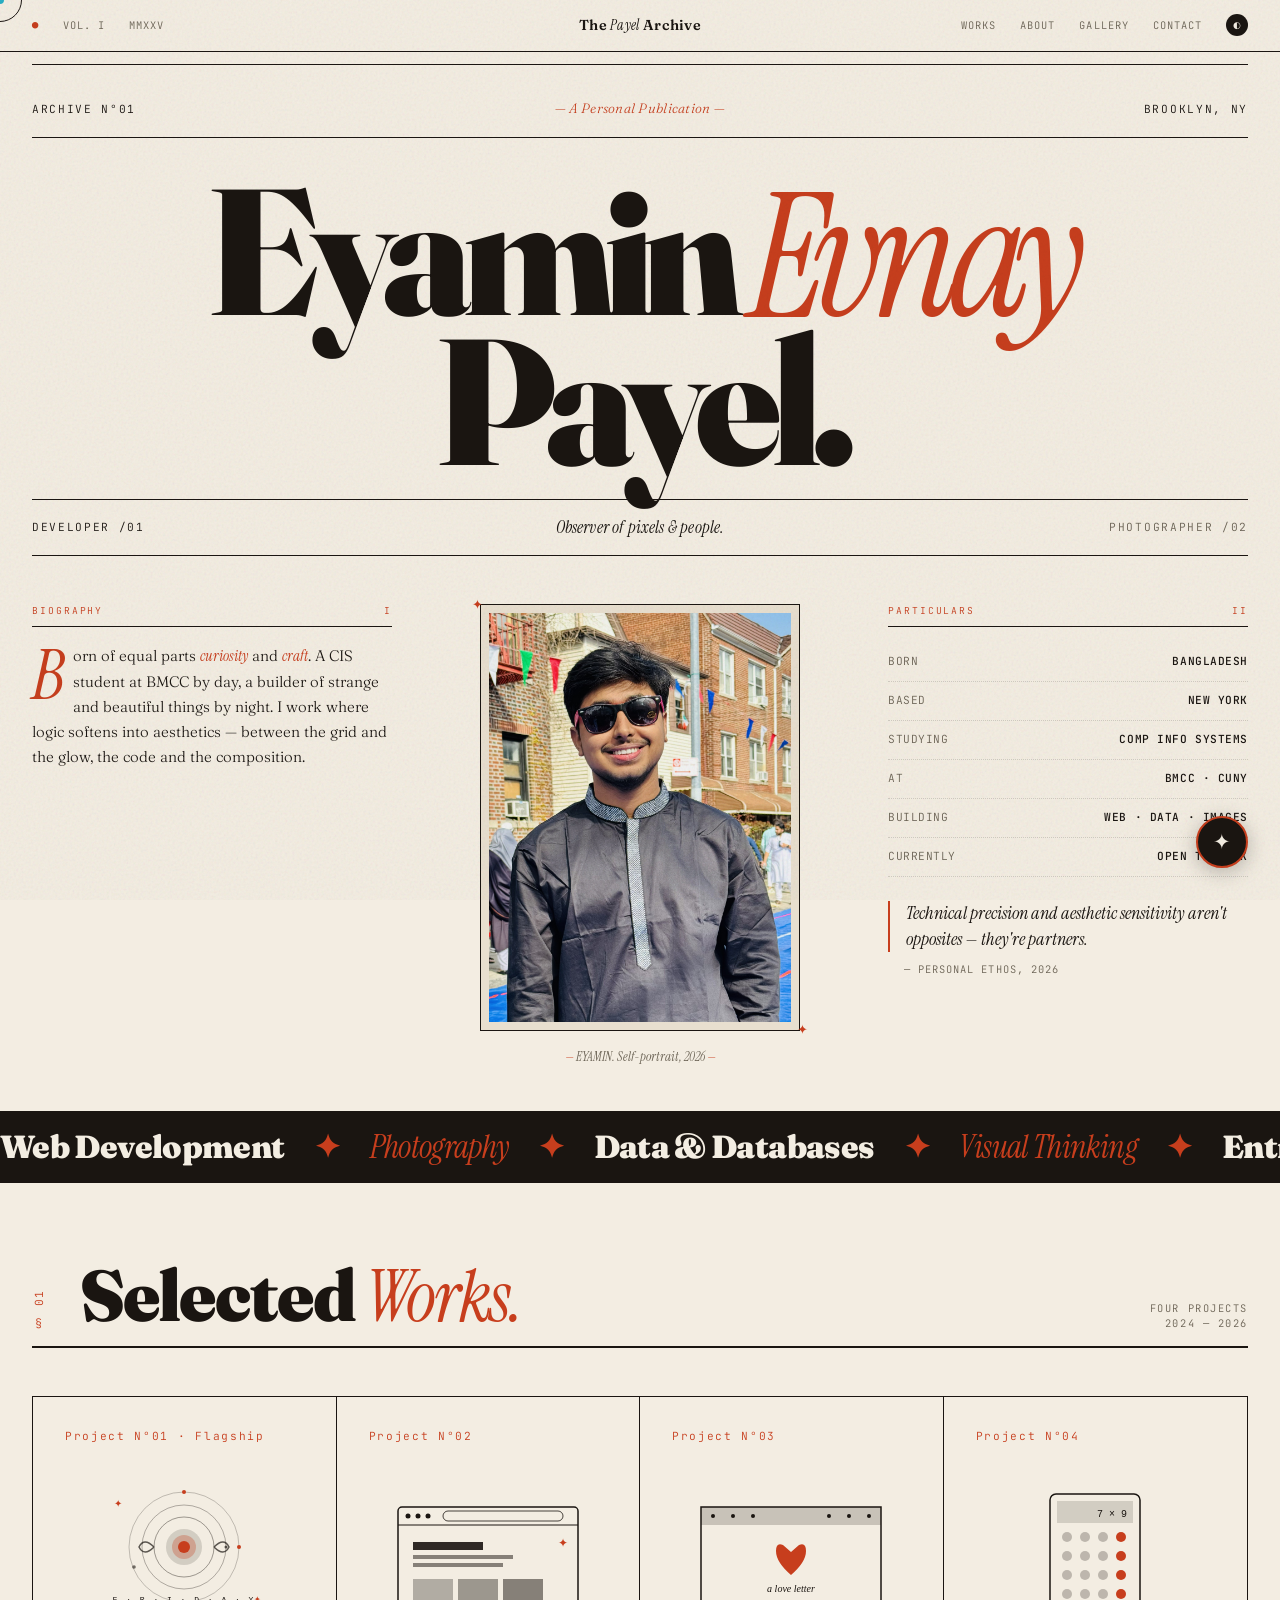
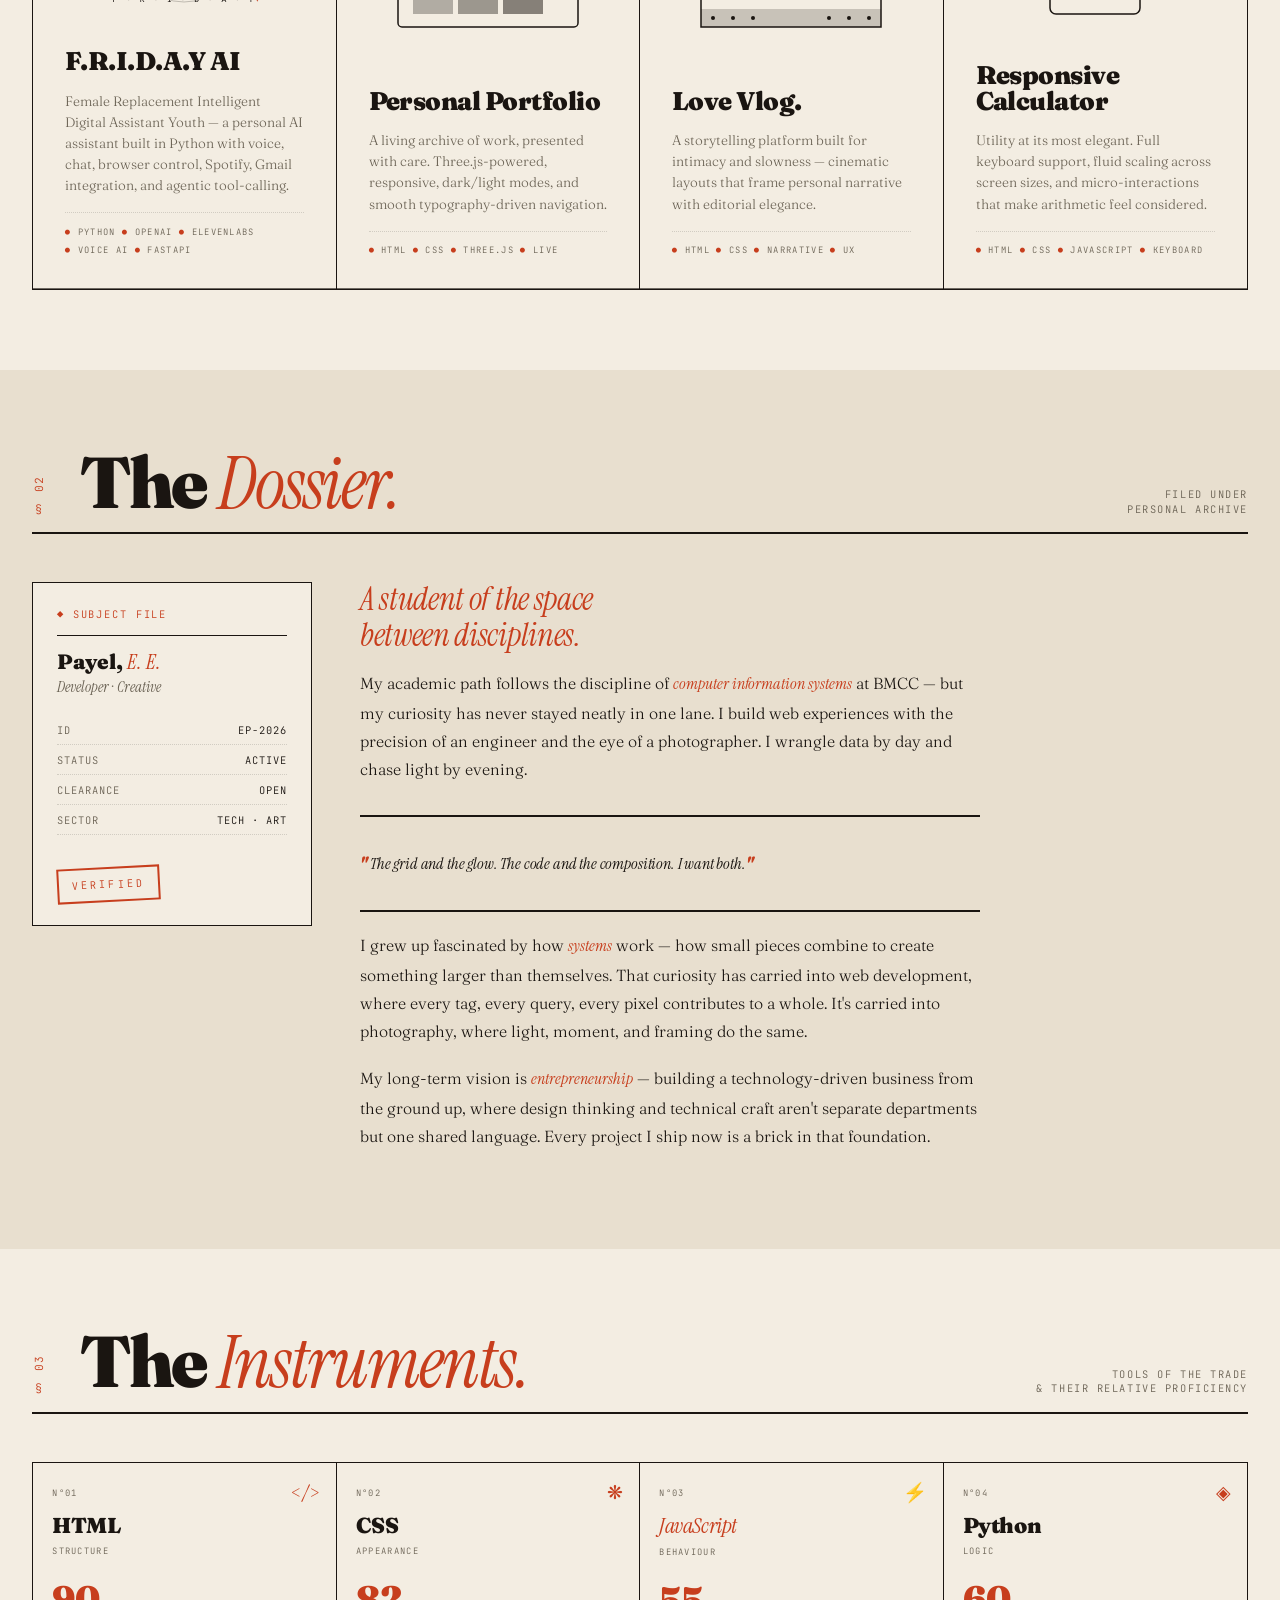
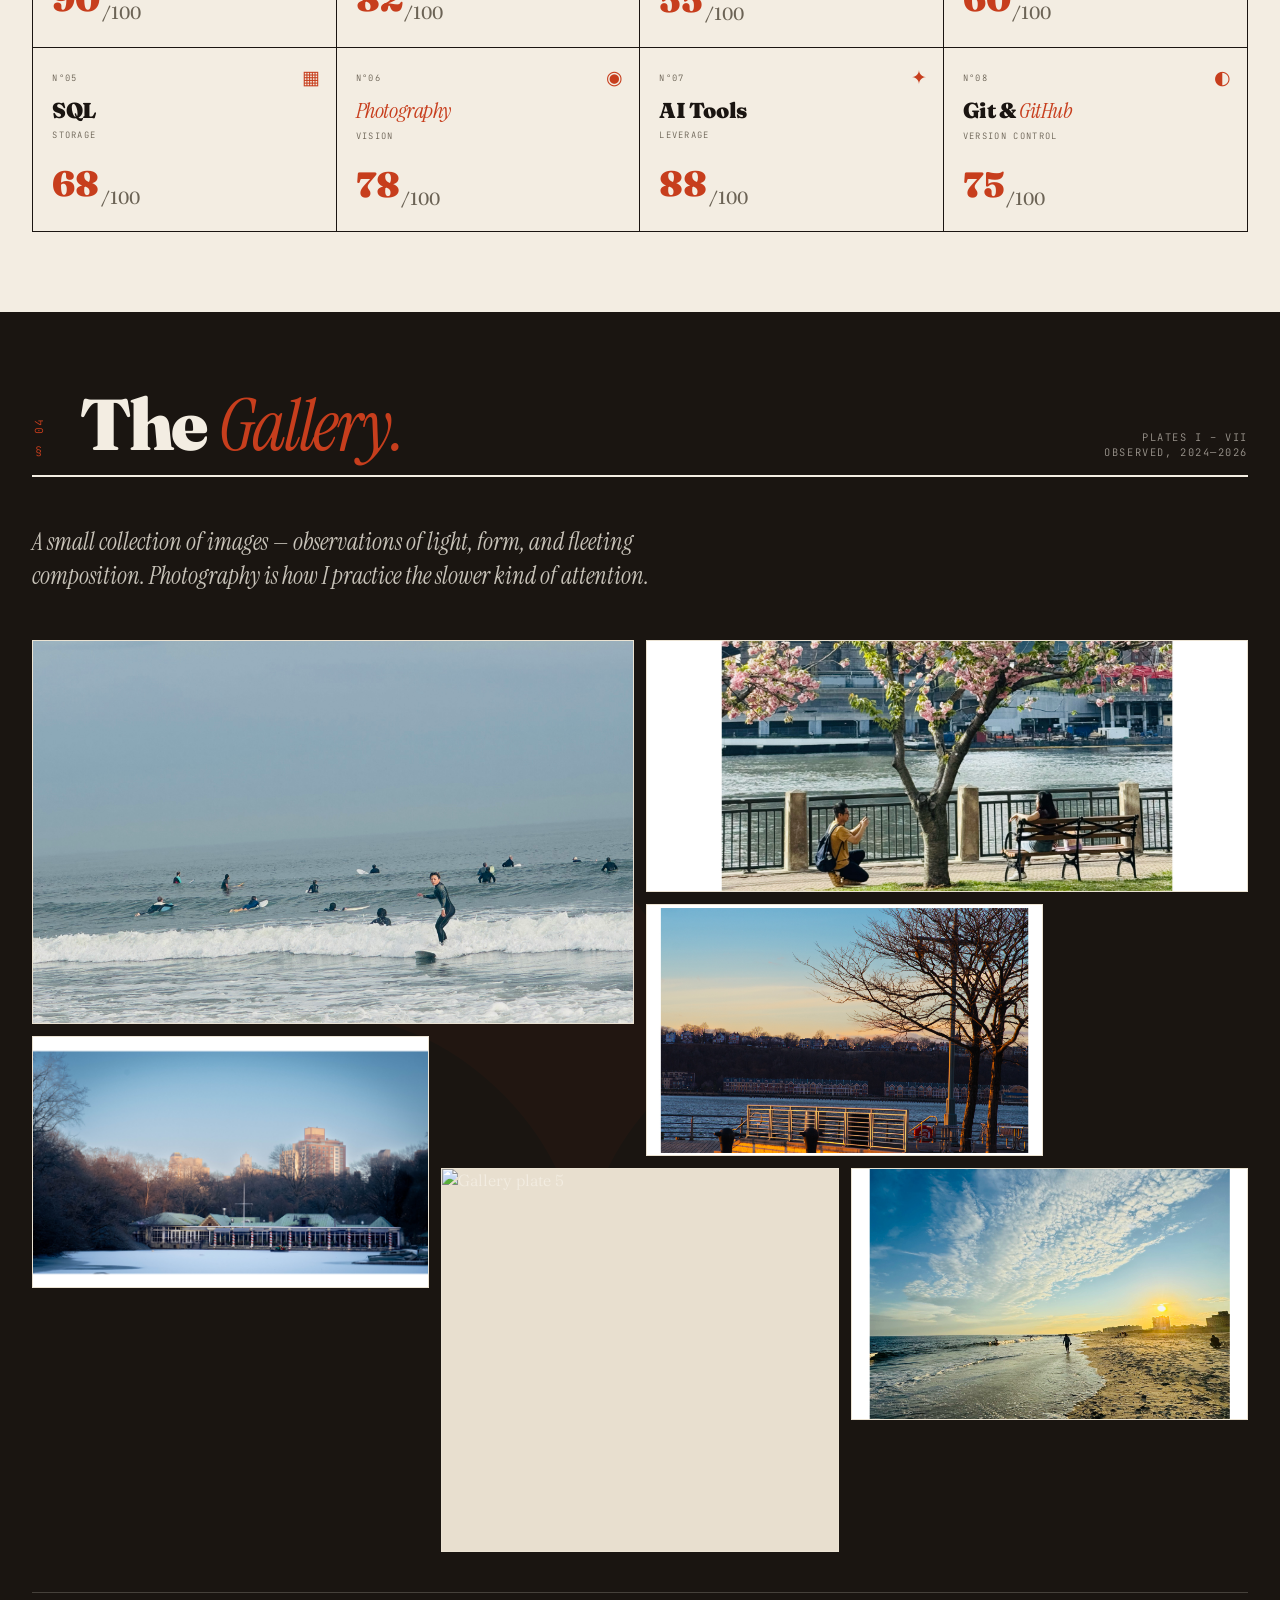
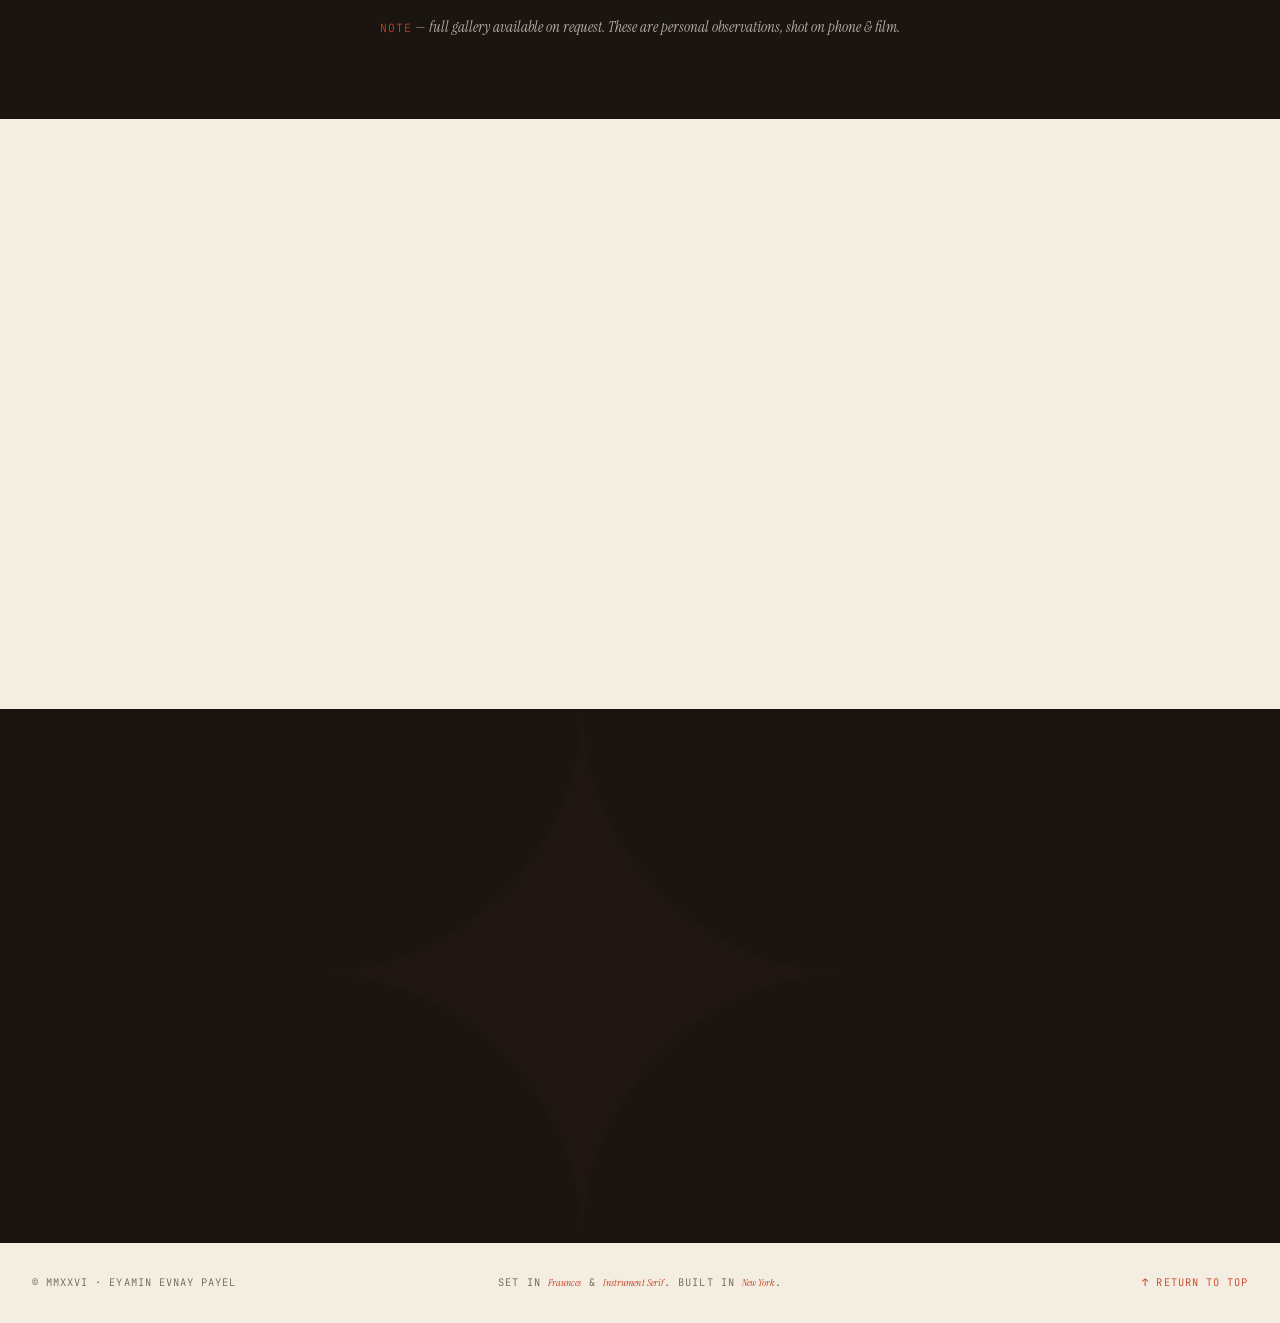
==== commit 652d5f54: "Add F.R.I.D.A.Y chat widget" ====
--- a/index.html
+++ b/index.html
@@ -1710,5 +1710,157 @@
   document.querySelector('.theme-toggle').textContent = dark ? '◑' : '◐';
 }
 </script>
+
+<!-- F.R.I.D.A.Y CHAT WIDGET -->
+<style>
+#friday-btn {
+  position:fixed;bottom:2rem;right:2rem;z-index:1000;
+  width:52px;height:52px;border-radius:50%;
+  background:var(--ink);border:2px solid var(--accent);
+  color:var(--paper);cursor:pointer;
+  display:flex;align-items:center;justify-content:center;
+  font-size:1.3rem;transition:transform .3s,background .3s;
+  box-shadow:0 4px 20px rgba(0,0,0,.25);
+}
+#friday-btn:hover{background:var(--accent);transform:scale(1.08);}
+.friday-tooltip{
+  position:absolute;right:60px;white-space:nowrap;
+  background:var(--ink);color:var(--paper);
+  font-family:var(--mono);font-size:.62rem;letter-spacing:.1em;
+  padding:.3rem .7rem;opacity:0;pointer-events:none;
+  transition:opacity .2s;text-transform:uppercase;
+}
+#friday-btn:hover .friday-tooltip{opacity:1;}
+
+#friday-panel{
+  position:fixed;bottom:5.5rem;right:2rem;z-index:1000;
+  width:360px;max-height:520px;
+  background:var(--paper);border:1px solid var(--ink);
+  display:none;flex-direction:column;
+  box-shadow:0 8px 40px rgba(0,0,0,.18);
+  animation:chatSlideUp .25s cubic-bezier(.22,1,.36,1);
+}
+#friday-panel.open{display:flex;}
+@keyframes chatSlideUp{from{opacity:0;transform:translateY(16px)}to{opacity:1;transform:translateY(0)}}
+
+.chat-header{
+  background:var(--ink);color:var(--paper);
+  padding:.9rem 1.2rem;
+  display:flex;justify-content:space-between;align-items:center;
+  border-bottom:2px solid var(--accent);
+}
+.chat-header-info{display:flex;flex-direction:column;gap:.15rem;}
+.chat-title{font-family:var(--display);font-weight:900;font-size:1rem;letter-spacing:-.01em;}
+.chat-title em{font-family:var(--italic);color:var(--accent);font-weight:400;font-style:italic;}
+.chat-sub{font-family:var(--mono);font-size:.58rem;letter-spacing:.12em;text-transform:uppercase;color:rgba(243,237,226,.5);}
+.chat-close{background:none;border:none;color:var(--paper);font-size:1.1rem;cursor:pointer;opacity:.6;padding:.2rem;}
+.chat-close:hover{opacity:1;}
+
+.chat-messages{flex:1;overflow-y:auto;padding:1rem;display:flex;flex-direction:column;gap:.8rem;max-height:340px;}
+.chat-messages::-webkit-scrollbar{width:4px;}
+.chat-messages::-webkit-scrollbar-thumb{background:var(--ink);}
+
+.msg{max-width:88%;font-size:.87rem;line-height:1.55;padding:.6rem .85rem;}
+.msg-friday{align-self:flex-start;background:var(--cream);border-left:2px solid var(--accent);font-family:var(--serif);}
+.msg-sender{font-family:var(--mono);font-size:.55rem;letter-spacing:.12em;text-transform:uppercase;color:var(--accent);margin-bottom:.3rem;}
+.msg-user{align-self:flex-end;background:var(--ink);color:var(--paper);font-family:var(--mono);font-size:.8rem;}
+
+.chat-typing{align-self:flex-start;background:var(--cream);border-left:2px solid var(--accent);padding:.6rem .85rem;display:none;}
+.typing-dots{display:flex;gap:.3rem;align-items:center;}
+.typing-dots span{width:5px;height:5px;border-radius:50%;background:var(--accent);animation:tdot 1.2s infinite;}
+.typing-dots span:nth-child(2){animation-delay:.2s;}
+.typing-dots span:nth-child(3){animation-delay:.4s;}
+@keyframes tdot{0%,80%,100%{opacity:.2}40%{opacity:1}}
+
+.chat-input-row{border-top:1px solid var(--line);display:flex;align-items:stretch;}
+#chat-input{flex:1;border:none;padding:.75rem 1rem;font-family:var(--serif);font-size:.87rem;outline:none;background:var(--paper);color:var(--ink);}
+.chat-send{background:var(--accent);color:#fff;border:none;padding:0 1.1rem;cursor:pointer;font-family:var(--mono);font-size:.75rem;letter-spacing:.1em;transition:background .2s;}
+.chat-send:hover{background:#a32f15;}
+.chat-send:disabled{background:var(--muted);cursor:not-allowed;}
+</style>
+
+<button id="friday-btn" onclick="fridayToggle()" title="Chat with F.R.I.D.A.Y">
+  <span class="friday-tooltip">Ask F.R.I.D.A.Y</span>
+  ✦
+</button>
+
+<div id="friday-panel">
+  <div class="chat-header">
+    <div class="chat-header-info">
+      <span class="chat-title">F.R.I.D.A.Y <em>AI</em></span>
+      <span class="chat-sub">Personal Assistant · Always on</span>
+    </div>
+    <button class="chat-close" onclick="fridayToggle()">✕</button>
+  </div>
+  <div class="chat-messages" id="chat-messages">
+    <div class="msg msg-friday">
+      <div class="msg-sender">F.R.I.D.A.Y</div>
+      Hello — I'm F.R.I.D.A.Y, Eyamin's personal assistant. Ask me about his work, skills, or how to reach him.
+    </div>
+  </div>
+  <div class="chat-typing" id="chat-typing">
+    <div class="typing-dots"><span></span><span></span><span></span></div>
+  </div>
+  <div class="chat-input-row">
+    <input type="text" id="chat-input" placeholder="Ask something…" onkeydown="if(event.key==='Enter')fridaySend()">
+    <button class="chat-send" id="chat-send-btn" onclick="fridaySend()">Send</button>
+  </div>
+</div>
+
+<script>
+// Replace with your Cloudflare Tunnel URL after setup
+const FRIDAY_API = "REPLACE_WITH_TUNNEL_URL/chat";
+let fridayHistory = [];
+let fridayOpen = false;
+
+function fridayToggle() {
+  fridayOpen = !fridayOpen;
+  document.getElementById("friday-panel").classList.toggle("open", fridayOpen);
+  if (fridayOpen) document.getElementById("chat-input").focus();
+}
+
+function fridayAppend(role, text) {
+  const box = document.getElementById("chat-messages");
+  const div = document.createElement("div");
+  if (role === "friday") {
+    div.className = "msg msg-friday";
+    div.innerHTML = '<div class="msg-sender">F.R.I.D.A.Y</div>' + text;
+  } else {
+    div.className = "msg msg-user";
+    div.textContent = text;
+  }
+  box.appendChild(div);
+  box.scrollTop = box.scrollHeight;
+}
+
+async function fridaySend() {
+  const input = document.getElementById("chat-input");
+  const btn   = document.getElementById("chat-send-btn");
+  const text  = input.value.trim();
+  if (!text) return;
+  input.value = "";
+  fridayAppend("user", text);
+  fridayHistory.push({ role: "user", content: text });
+  const typing = document.getElementById("chat-typing");
+  typing.style.display = "block";
+  btn.disabled = true;
+  document.getElementById("chat-messages").scrollTop = 9999;
+  try {
+    const res  = await fetch(FRIDAY_API, { method:"POST", headers:{"Content-Type":"application/json"}, body:JSON.stringify({messages: fridayHistory}) });
+    const json = await res.json();
+    const reply = json.ok ? json.reply : "I'm having a little trouble connecting right now. Try again shortly.";
+    fridayHistory.push({ role:"assistant", content:reply });
+    typing.style.display = "none";
+    fridayAppend("friday", reply);
+  } catch(e) {
+    typing.style.display = "none";
+    fridayAppend("friday", "Connection error — please try again in a moment.");
+  } finally {
+    btn.disabled = false;
+    input.focus();
+  }
+}
+</script>
+
 </body>
 </html>
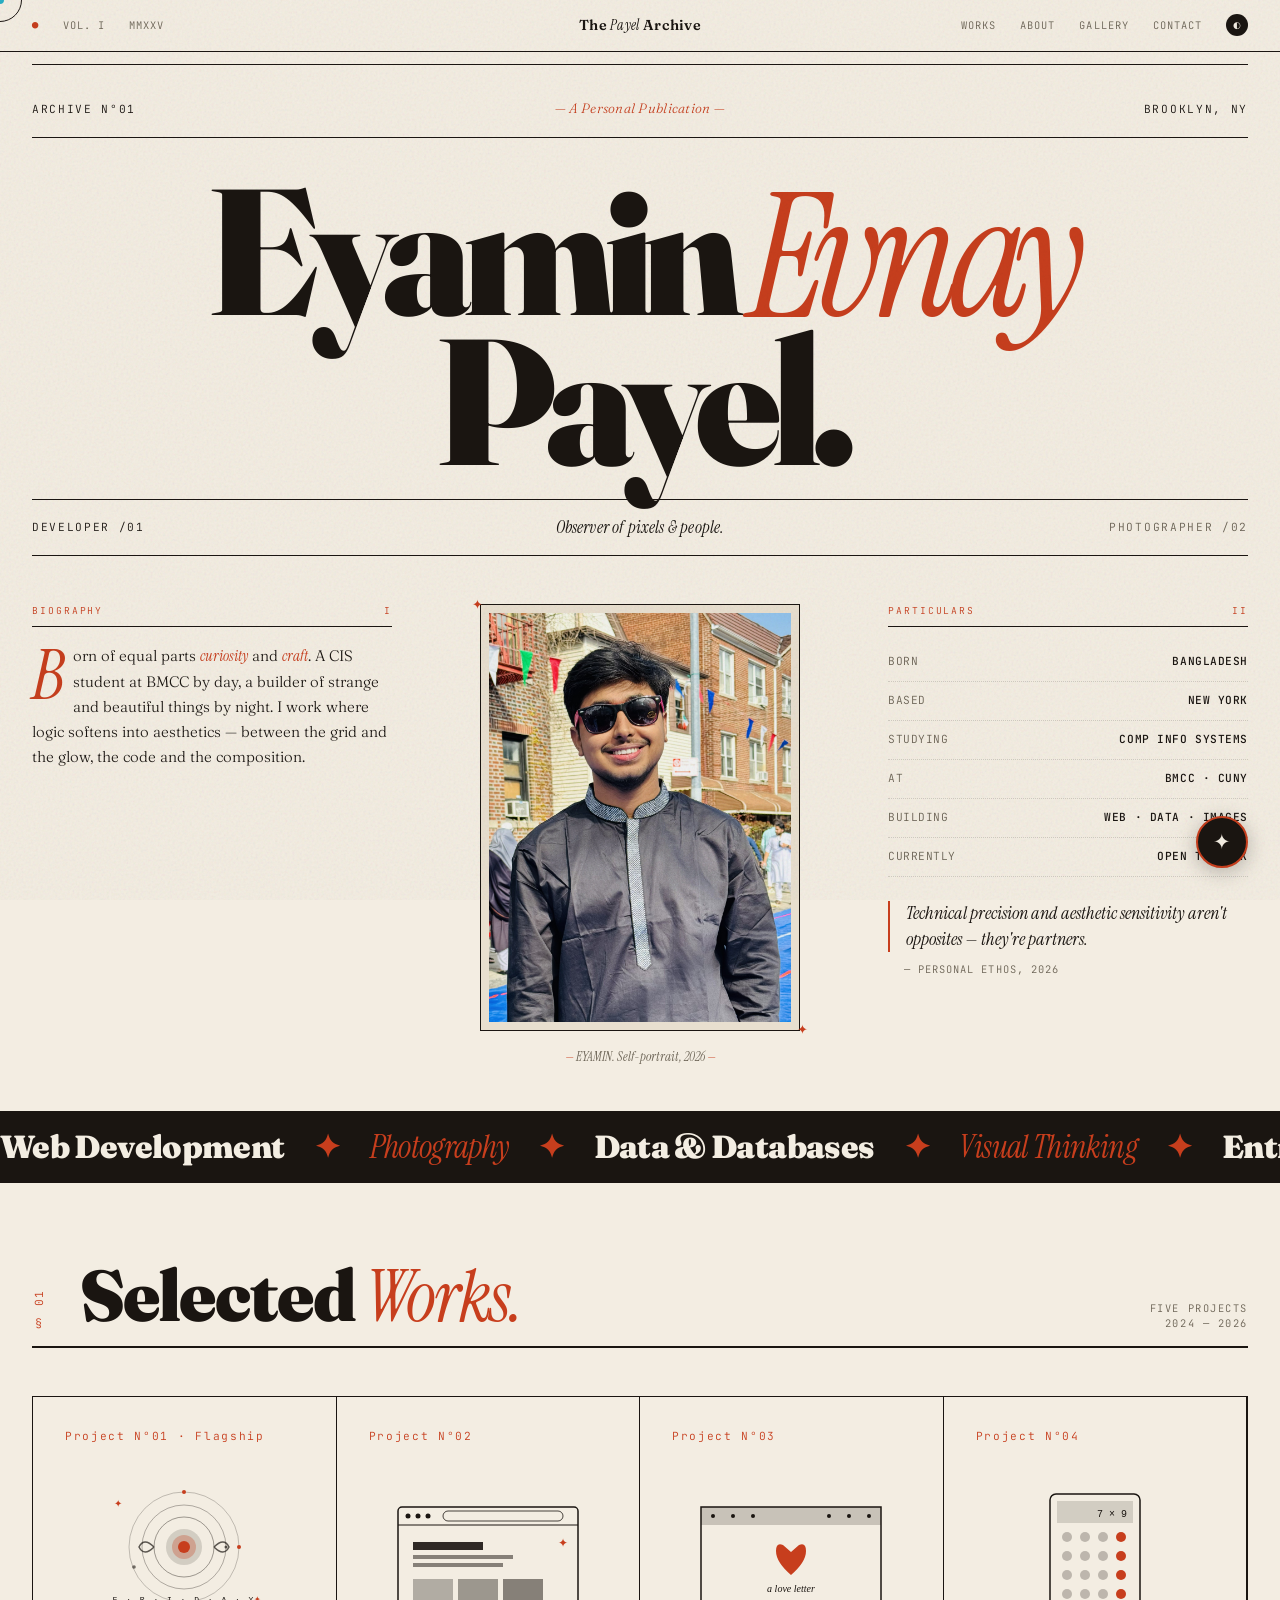
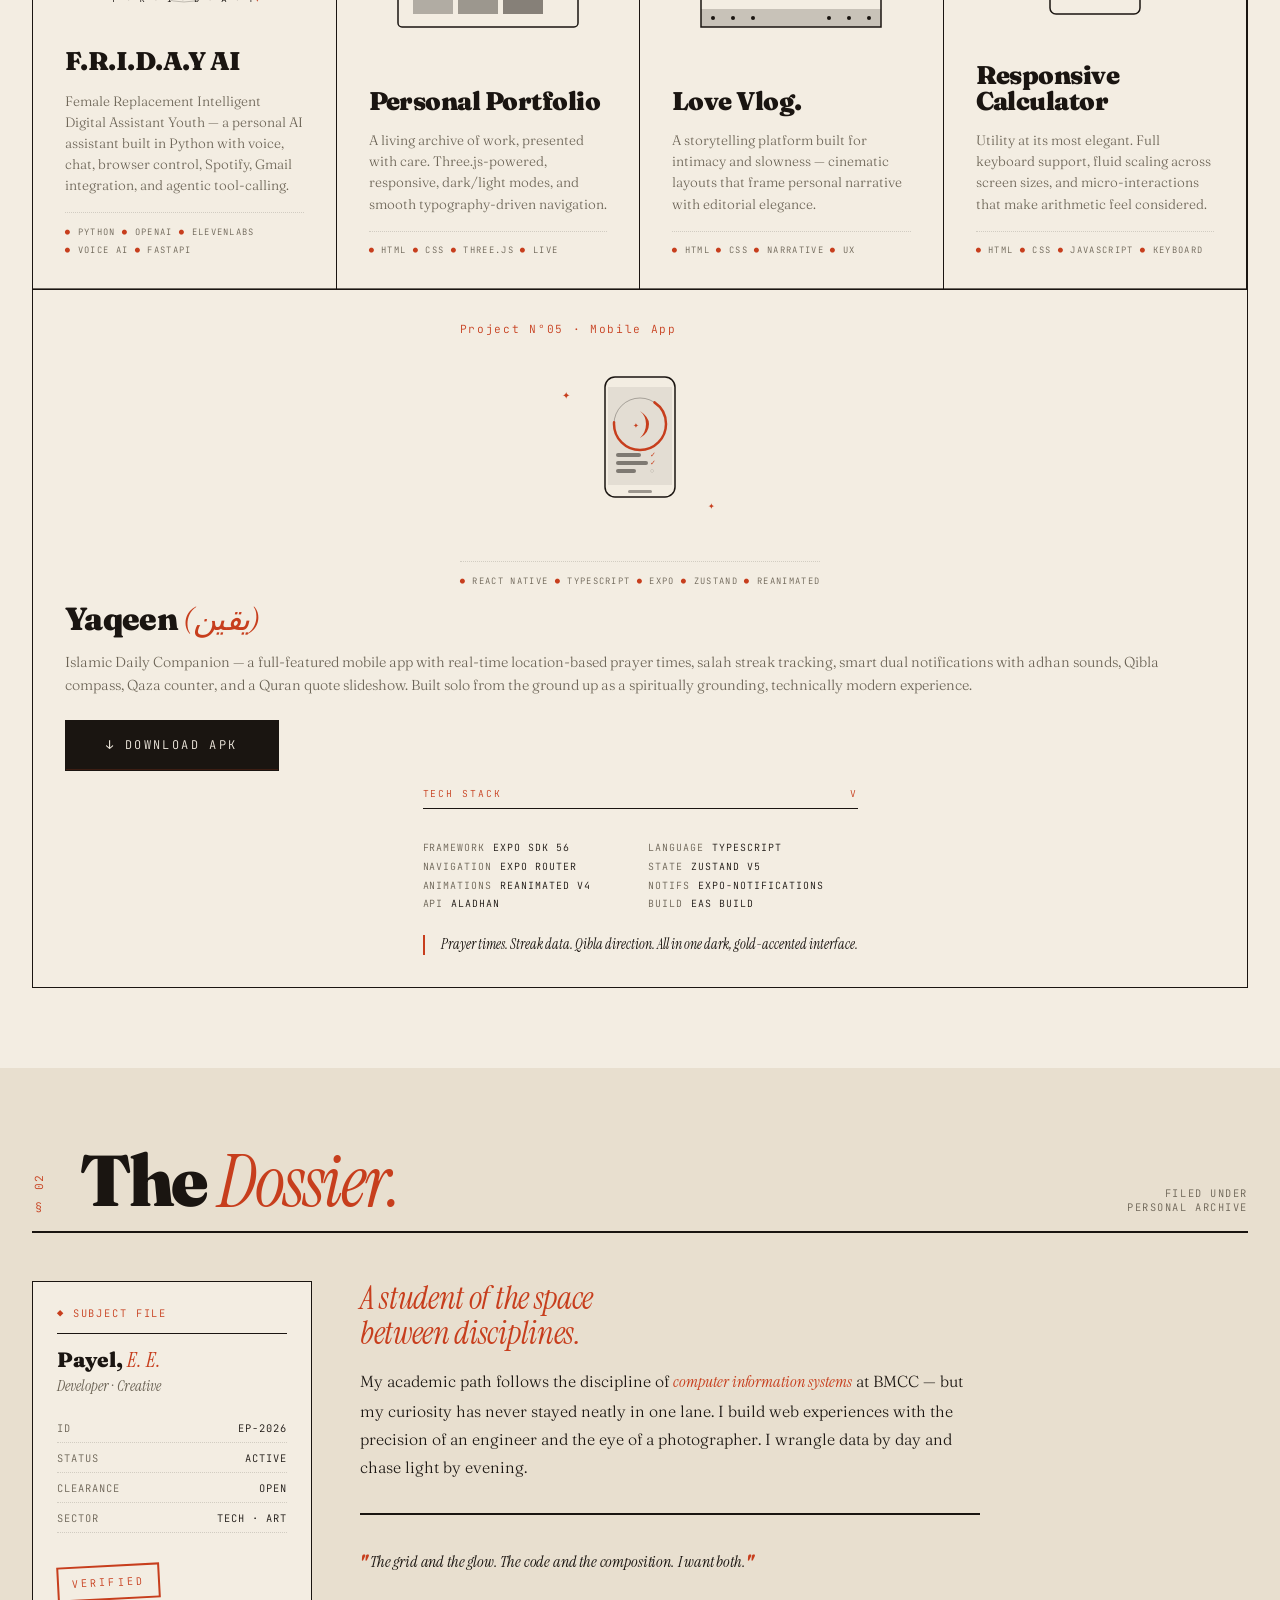
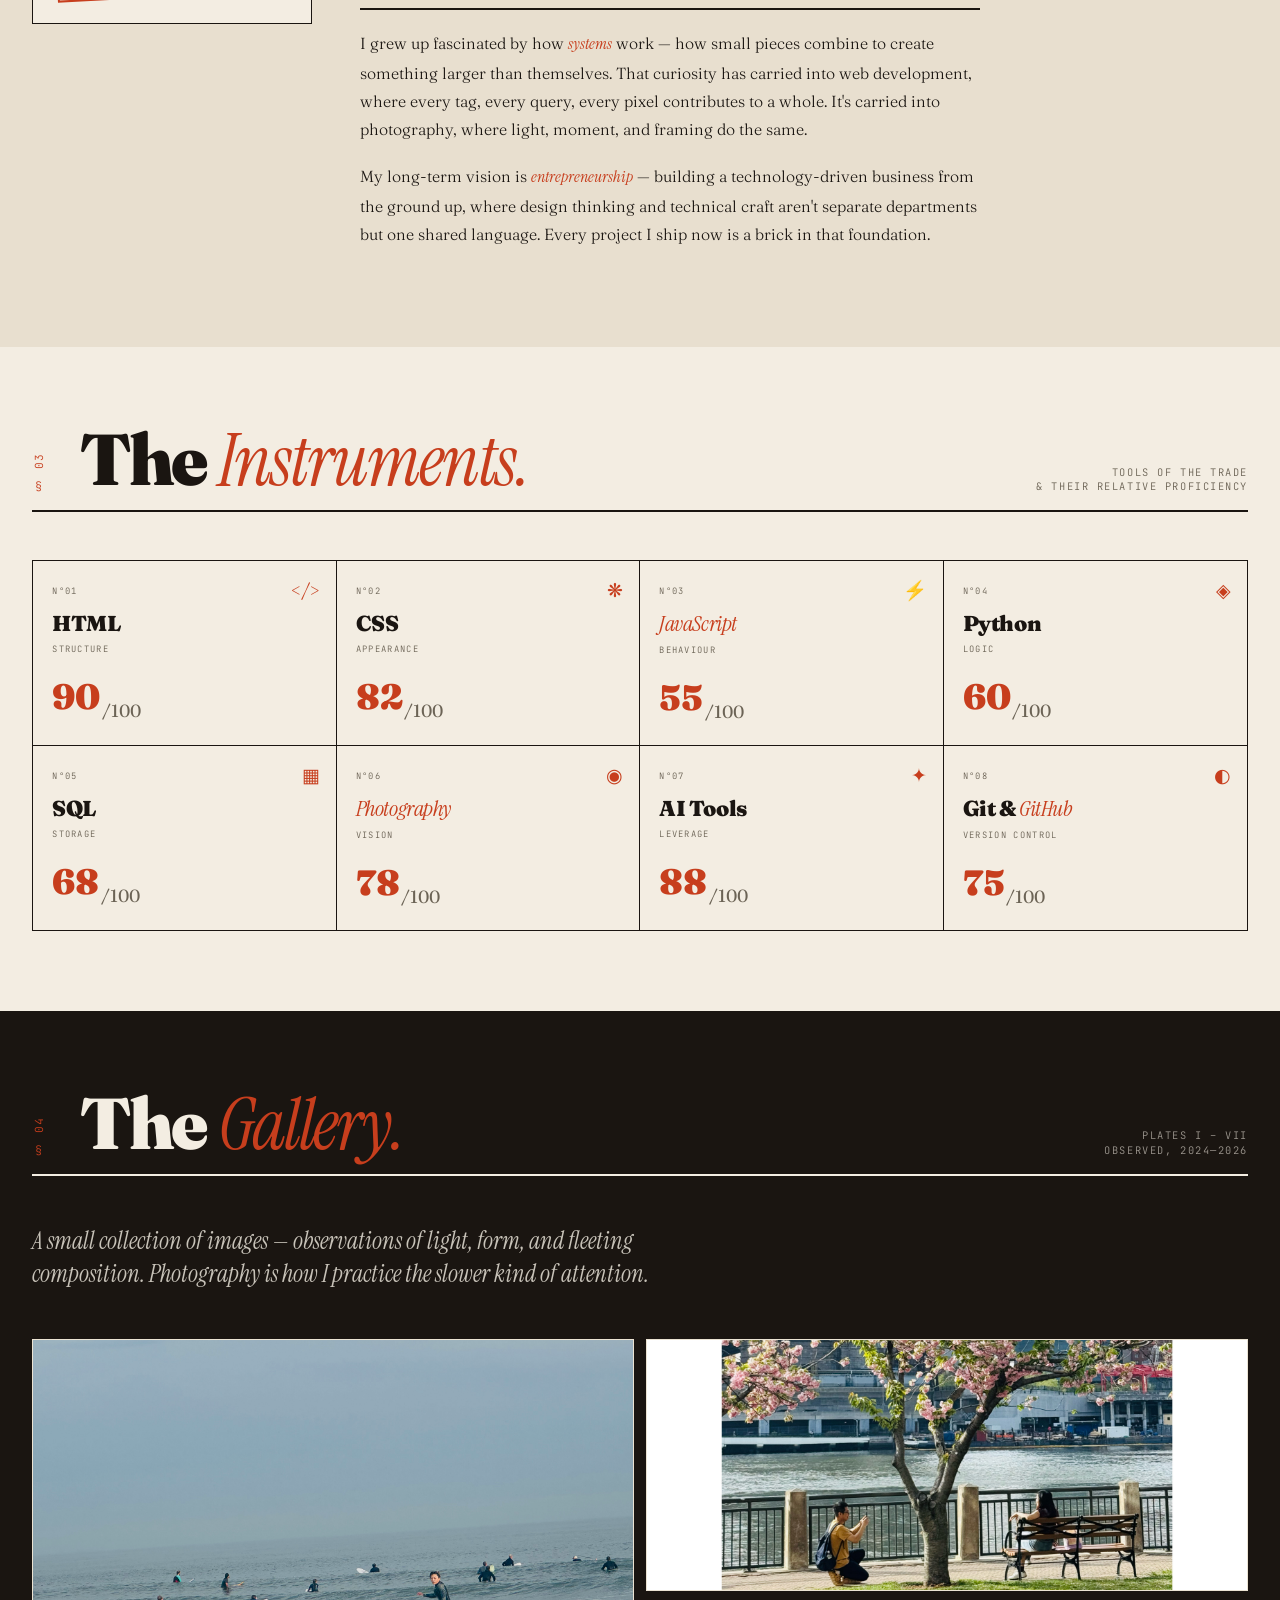
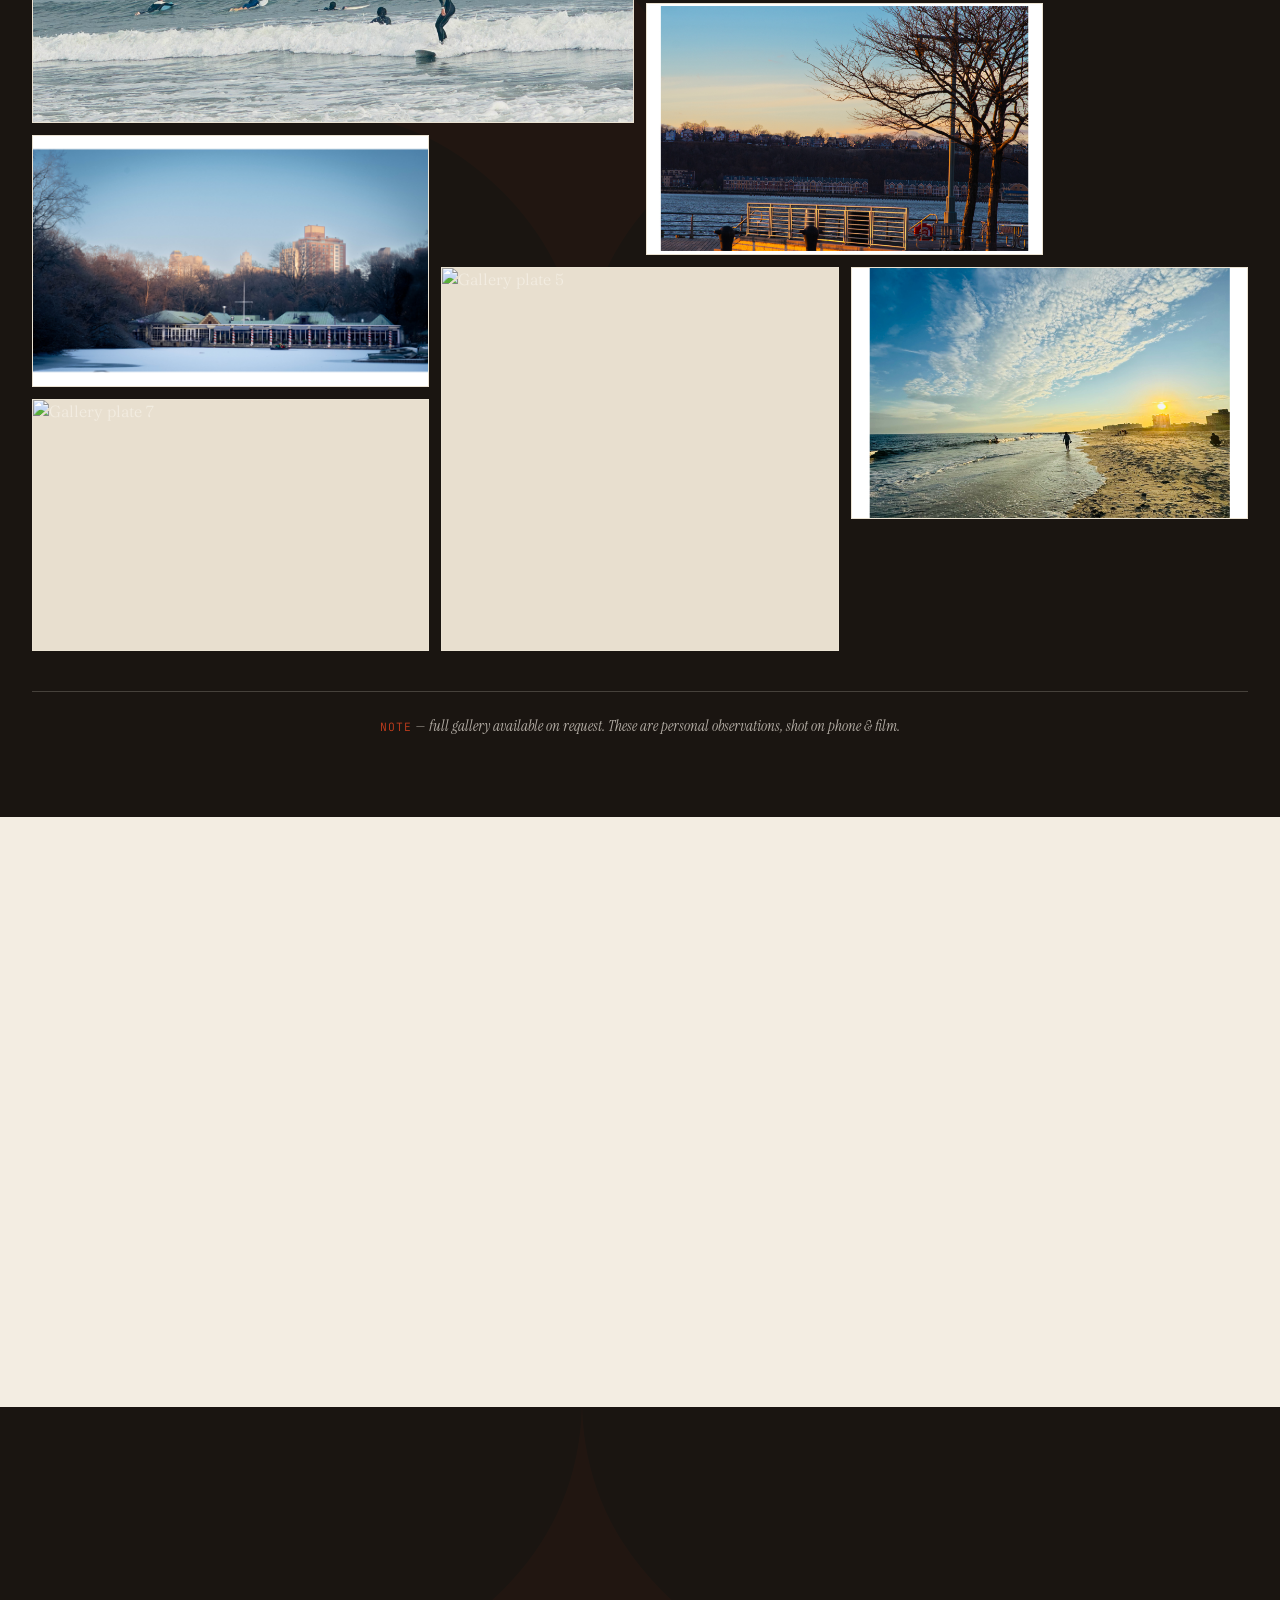
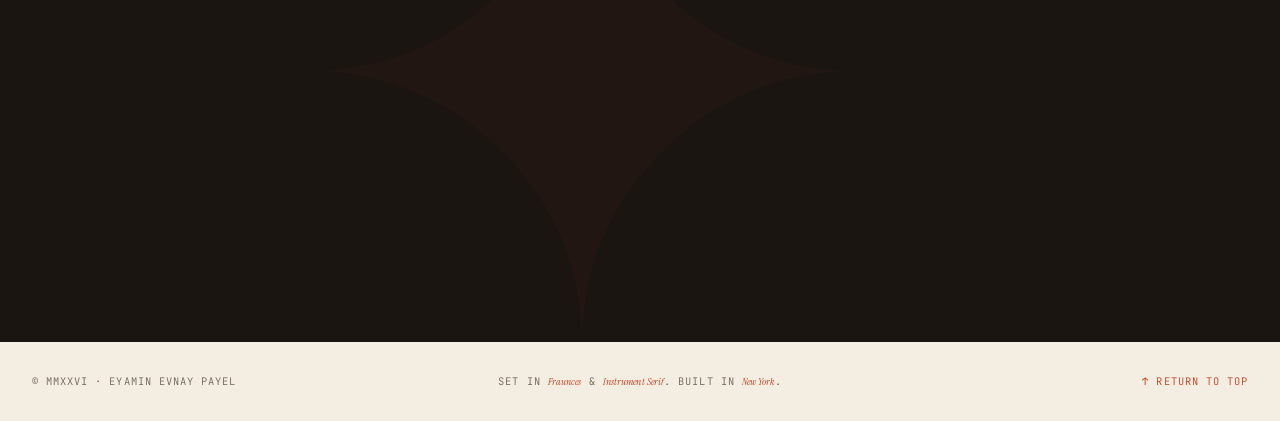
==== commit cdf3d602: "Add files via upload" ====
--- a/index.html
+++ b/index.html
@@ -483,6 +483,39 @@
   .works-grid { grid-template-columns: repeat(2, 1fr); }
   .work-item:nth-child(2) { border-right: none; }
   .work-item:nth-child(1), .work-item:nth-child(2) { border-bottom: 1px solid var(--ink); }
+}
+
+/* Featured full-width work card */
+.work-item-featured {
+  grid-column: 1 / -1;
+  border-right: none;
+  border-top: 1px solid var(--ink);
+  display: grid;
+  grid-template-columns: 1fr 1.4fr 1fr;
+  gap: 2.5rem;
+  align-items: center;
+  min-height: 280px;
+  padding: 2.5rem 2rem;
+}
+.work-item-featured .work-visual { min-height: 120px; }
+.work-item-featured .work-desc { font-size: 0.9rem; }
+.work-item-featured .work-title { font-size: 2rem; }
+.work-item-featured-meta { display: flex; flex-direction: column; gap: 1rem; }
+.work-item-featured-stack {
+  display: grid;
+  grid-template-columns: 1fr 1fr;
+  gap: 0.3rem 1rem;
+  font-family: var(--mono);
+  font-size: 0.62rem;
+  letter-spacing: 0.1em;
+  text-transform: uppercase;
+}
+.work-item-featured-stack .stack-row { display: flex; gap: 0.5rem; }
+.stack-key { color: var(--muted); }
+.stack-val { color: var(--ink); transition: color .4s; }
+.work-item-featured:hover .stack-val { color: var(--paper); }
+@media (max-width: 900px) {
+  .work-item-featured { grid-template-columns: 1fr; gap: 1.2rem; min-height: auto; }
 }
 
 .work-item {
@@ -1282,7 +1315,7 @@
     <div class="section-num">§ 01</div>
     <h2 class="section-title">Selected <em>Works.</em></h2>
     <div class="section-meta">
-      Four projects<br>
+      Five projects<br>
       2024 — 2026
     </div>
   </div>
@@ -1436,6 +1469,76 @@
         <span class="work-tag">Keyboard</span>
       </div>
     </article>
+    <!-- YAQEEN — Featured project -->
+    <article class="work-item work-item-featured rv" style="transition-delay:.3s">
+      <!-- left: visual -->
+      <div style="display:flex;flex-direction:column;gap:1rem;">
+        <div class="work-num">Project N°05 · Mobile App</div>
+        <div class="work-visual">
+          <svg viewBox="0 0 200 160" xmlns="http://www.w3.org/2000/svg">
+            <!-- Phone outline -->
+            <rect x="65" y="8" width="70" height="120" rx="10" fill="none" stroke="currentColor" stroke-width="1.5"/>
+            <rect x="68" y="18" width="64" height="98" fill="currentColor" opacity="0.07"/>
+            <!-- Home indicator -->
+            <rect x="88" y="121" width="24" height="3" rx="1.5" fill="currentColor" opacity="0.4"/>
+            <!-- Circular countdown ring -->
+            <circle cx="100" cy="55" r="26" fill="none" stroke="currentColor" stroke-width="1" opacity="0.3"/>
+            <circle cx="100" cy="55" r="26" fill="none" stroke="#c73e1d" stroke-width="2.5"
+              stroke-dasharray="110 54" stroke-dashoffset="27" stroke-linecap="round"/>
+            <!-- Crescent moon inside -->
+            <path d="M100 42 Q109 48 109 55 Q109 64 100 69 Q106 63 106 55 Q106 47 100 42Z" fill="#c73e1d"/>
+            <!-- Star beside crescent -->
+            <text x="93" y="59" font-size="7" fill="#c73e1d">✦</text>
+            <!-- Prayer rows -->
+            <rect x="76" y="84" width="25" height="4" rx="2" fill="currentColor" opacity="0.5"/>
+            <rect x="76" y="92" width="32" height="4" rx="2" fill="currentColor" opacity="0.5"/>
+            <rect x="76" y="100" width="20" height="4" rx="2" fill="currentColor" opacity="0.5"/>
+            <!-- Check marks -->
+            <text x="110" y="88" font-size="7" fill="#c73e1d">✓</text>
+            <text x="110" y="96" font-size="7" fill="#c73e1d">✓</text>
+            <text x="110" y="104" font-size="7" fill="currentColor" opacity="0.3">○</text>
+            <!-- Stars decoration -->
+            <text x="22" y="30" font-size="10" fill="#c73e1d">✦</text>
+            <text x="168" y="140" font-size="8" fill="#c73e1d">✦</text>
+          </svg>
+        </div>
+        <div class="work-tags">
+          <span class="work-tag">React Native</span>
+          <span class="work-tag">TypeScript</span>
+          <span class="work-tag">Expo</span>
+          <span class="work-tag">Zustand</span>
+          <span class="work-tag">Reanimated</span>
+        </div>
+      </div>
+      <!-- center: text -->
+      <div style="display:flex;flex-direction:column;gap:1rem;">
+        <h3 class="work-title">Yaqeen <em>(يقين)</em></h3>
+        <p class="work-desc">
+          Islamic Daily Companion — a full-featured mobile app with real-time location-based prayer times, salah streak tracking, smart dual notifications with adhan sounds, Qibla compass, Qaza counter, and a Quran quote slideshow. Built solo from the ground up as a spiritually grounding, technically modern experience.
+        </p>
+        <a href="#" onclick="alert('Add your EAS APK link and update the href!'); return false;"
+          class="btn-download" style="align-self:flex-start;margin-top:.5rem;">
+          <span>↓ Download APK</span>
+        </a>
+      </div>
+      <!-- right: tech stack -->
+      <div class="work-item-featured-meta">
+        <div class="col-label"><span>Tech Stack</span><span>V</span></div>
+        <div class="work-item-featured-stack">
+          <div class="stack-row"><span class="stack-key">Framework</span><span class="stack-val">Expo SDK 56</span></div>
+          <div class="stack-row"><span class="stack-key">Language</span><span class="stack-val">TypeScript</span></div>
+          <div class="stack-row"><span class="stack-key">Navigation</span><span class="stack-val">Expo Router</span></div>
+          <div class="stack-row"><span class="stack-key">State</span><span class="stack-val">Zustand v5</span></div>
+          <div class="stack-row"><span class="stack-key">Animations</span><span class="stack-val">Reanimated v4</span></div>
+          <div class="stack-row"><span class="stack-key">Notifs</span><span class="stack-val">expo-notifications</span></div>
+          <div class="stack-row"><span class="stack-key">API</span><span class="stack-val">Aladhan</span></div>
+          <div class="stack-row"><span class="stack-key">Build</span><span class="stack-val">EAS Build</span></div>
+        </div>
+        <p class="meta-quote" style="font-size:.85rem;margin-top:.5rem;">
+          Prayer times. Streak data. Qibla direction. All in one dark, gold-accented interface.
+        </p>
+      </div>
+    </article>
   </div>
 </section>
 
@@ -1809,7 +1912,7 @@
 
 <script>
 // Replace with your Cloudflare Tunnel URL after setup
-const FRIDAY_API = "REPLACE_WITH_TUNNEL_URL/chat";
+const FRIDAY_API = "https://instrumental-benefits-diet-groundwater.trycloudflare.com/chat";
 let fridayHistory = [];
 let fridayOpen = false;
 
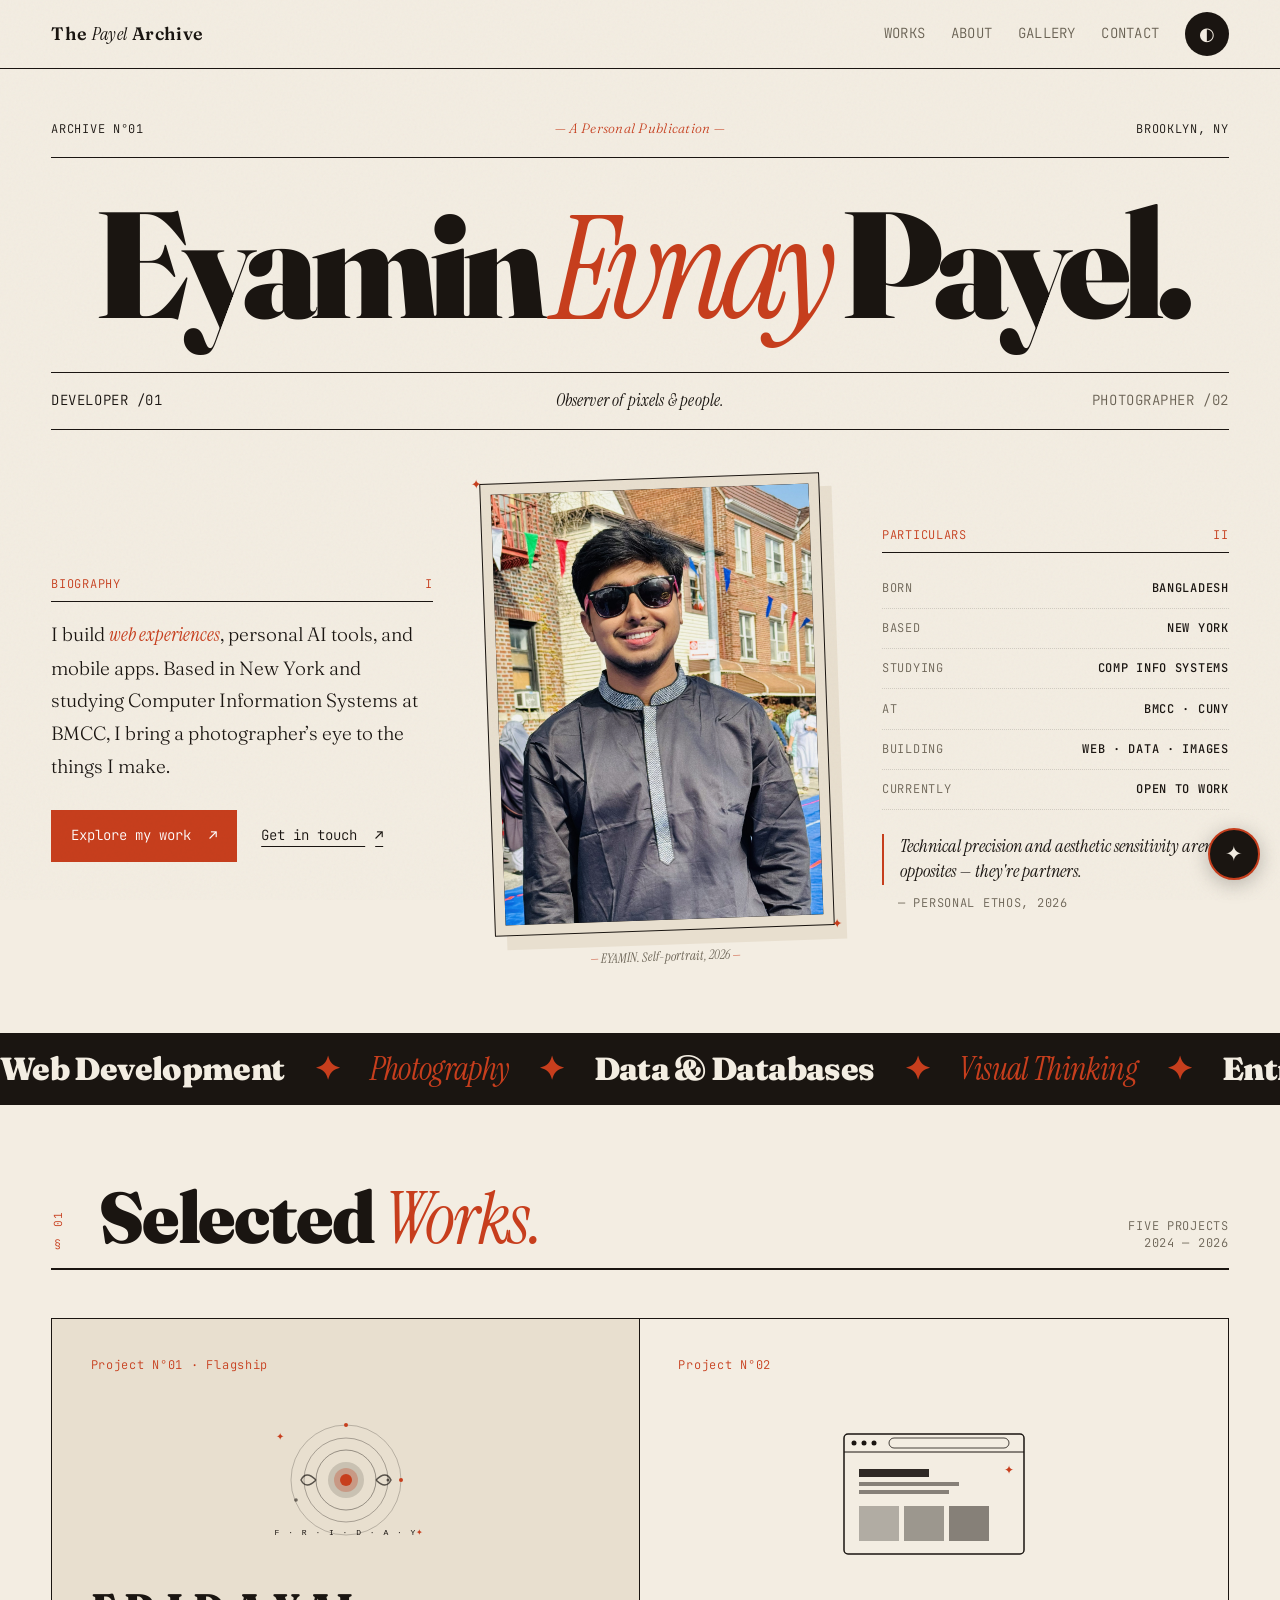
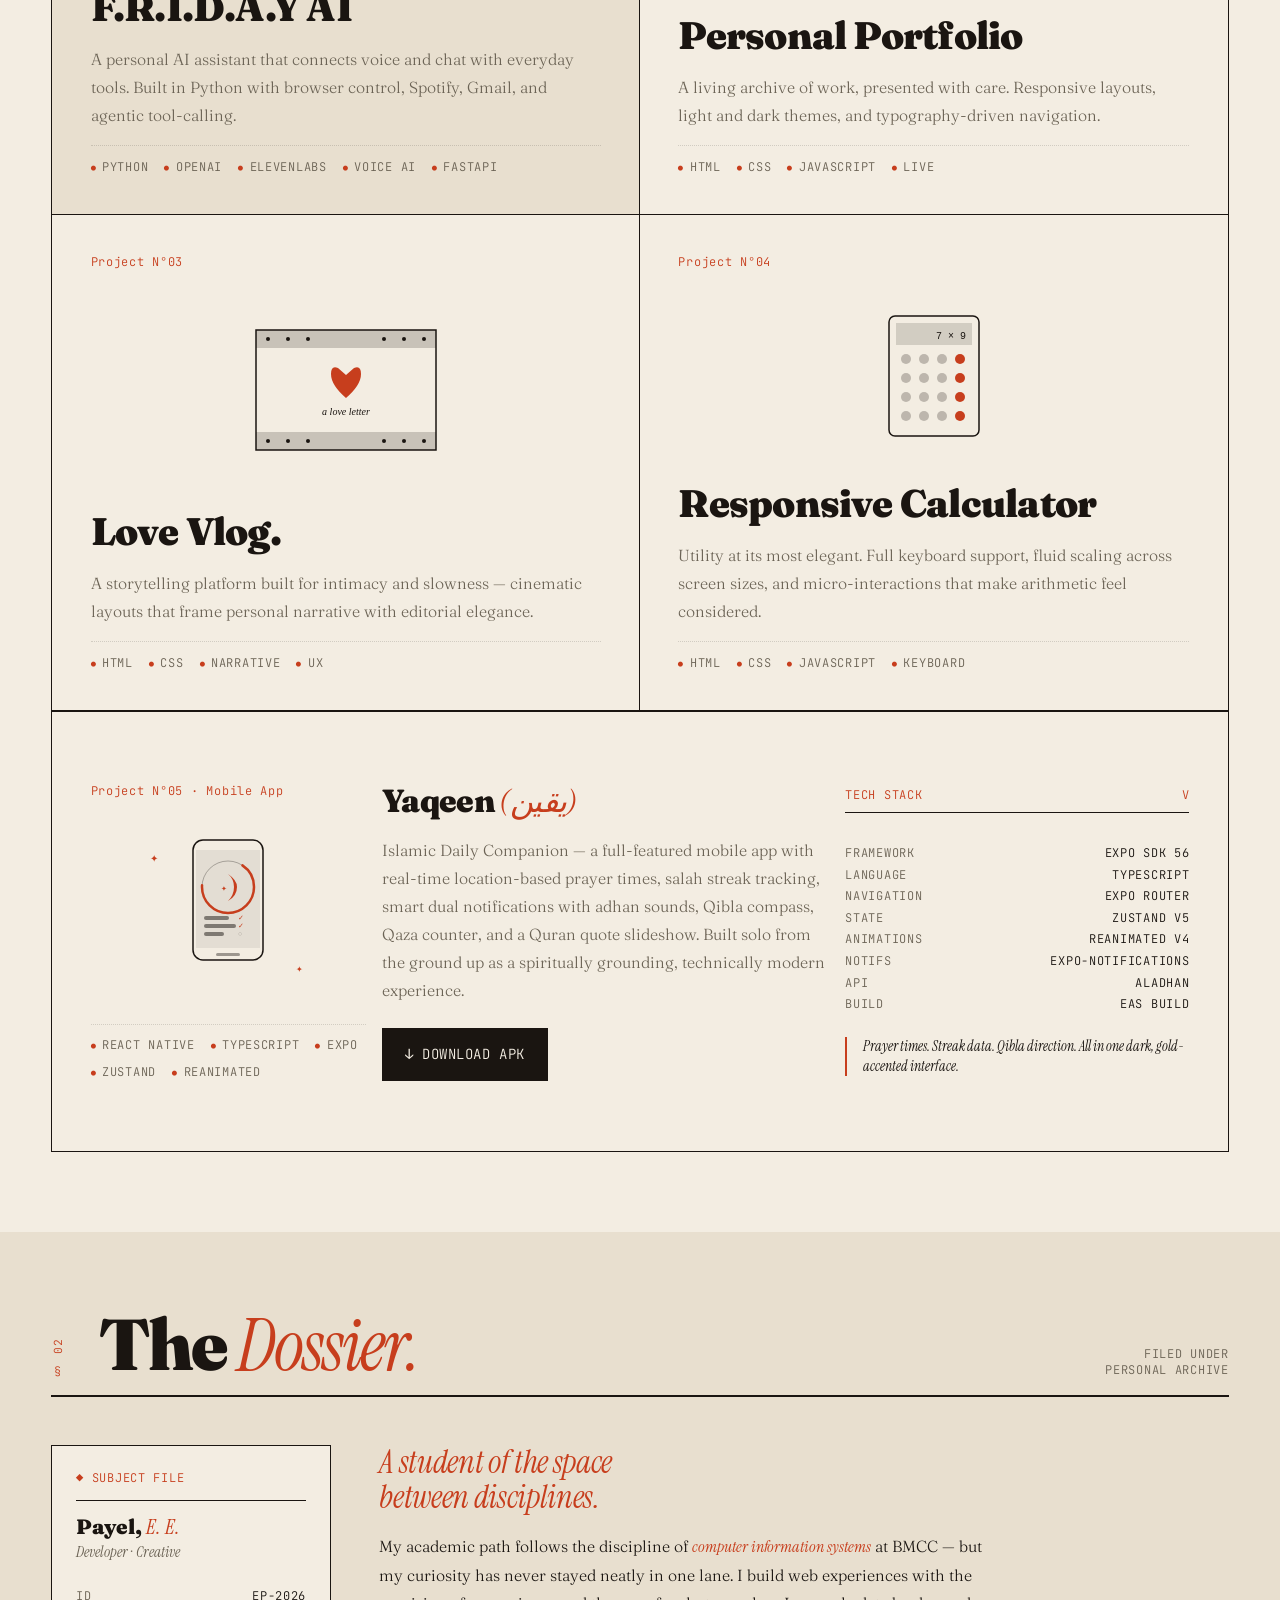
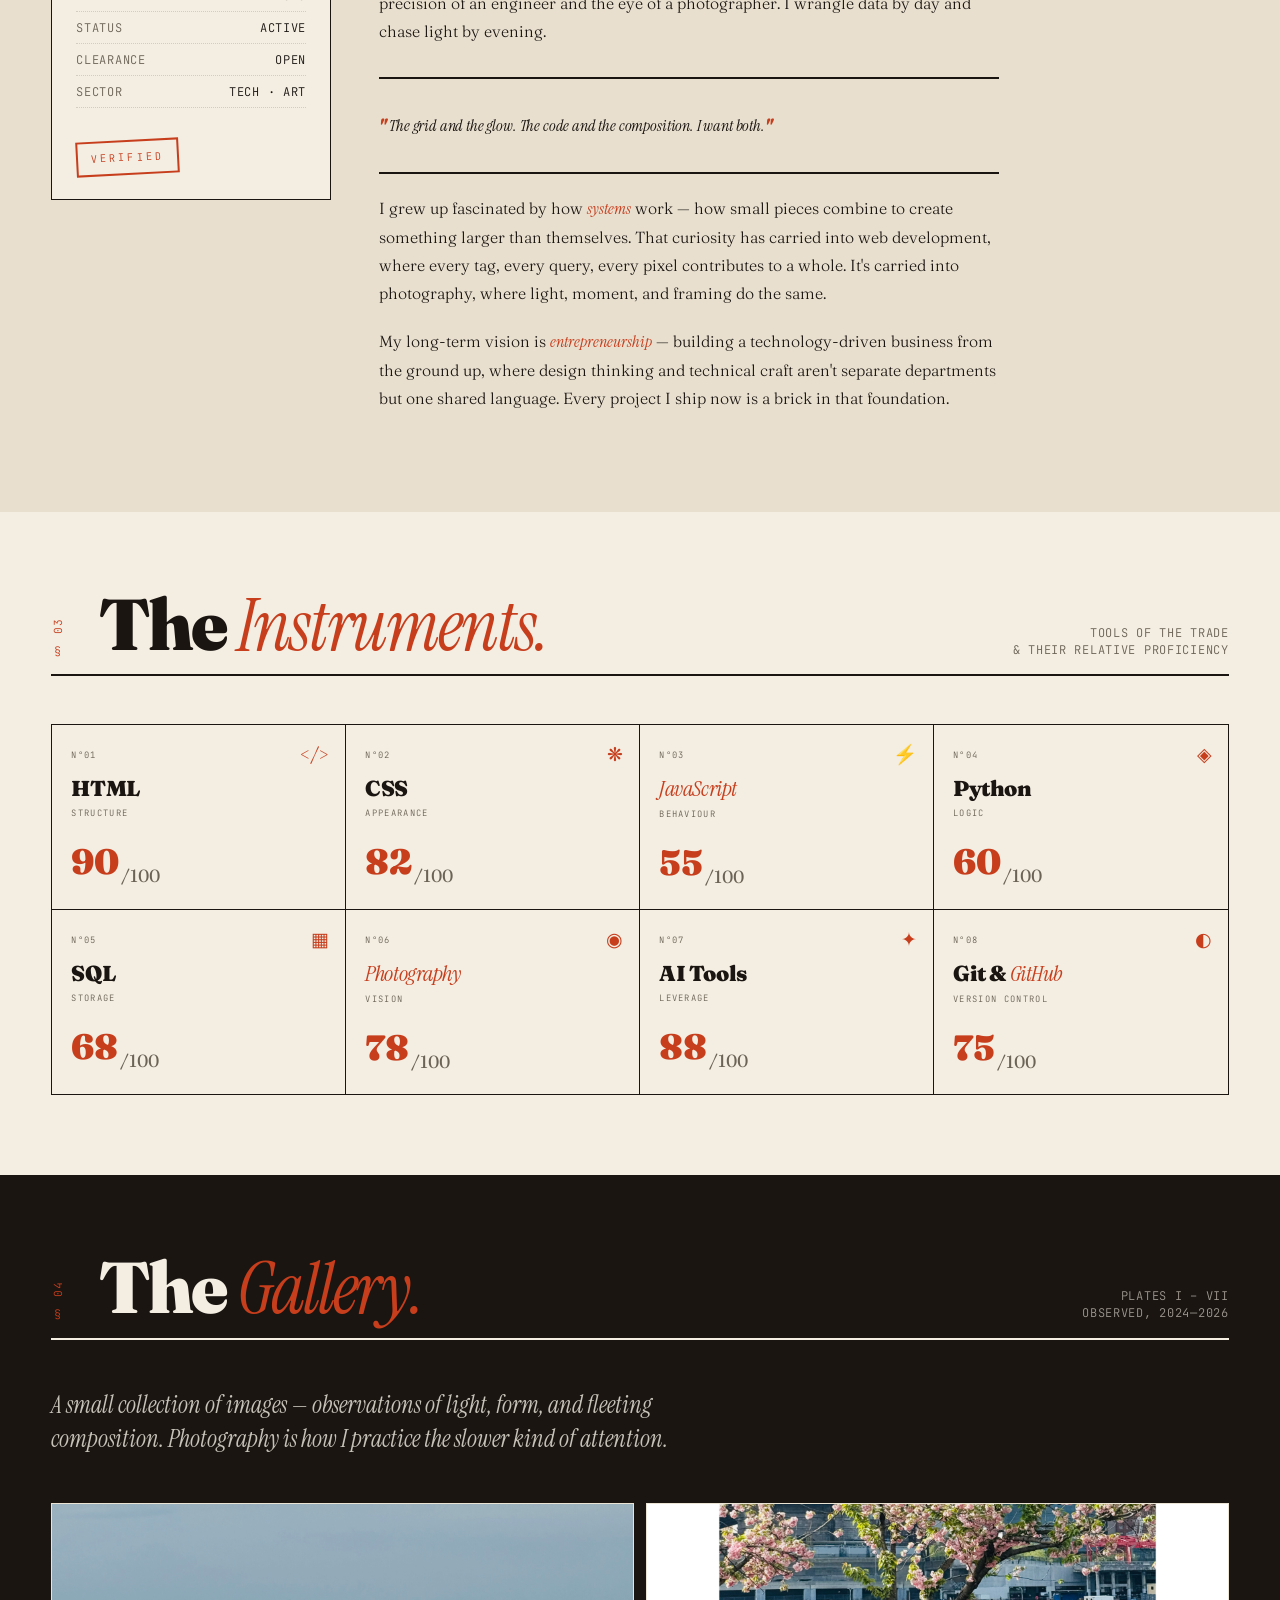
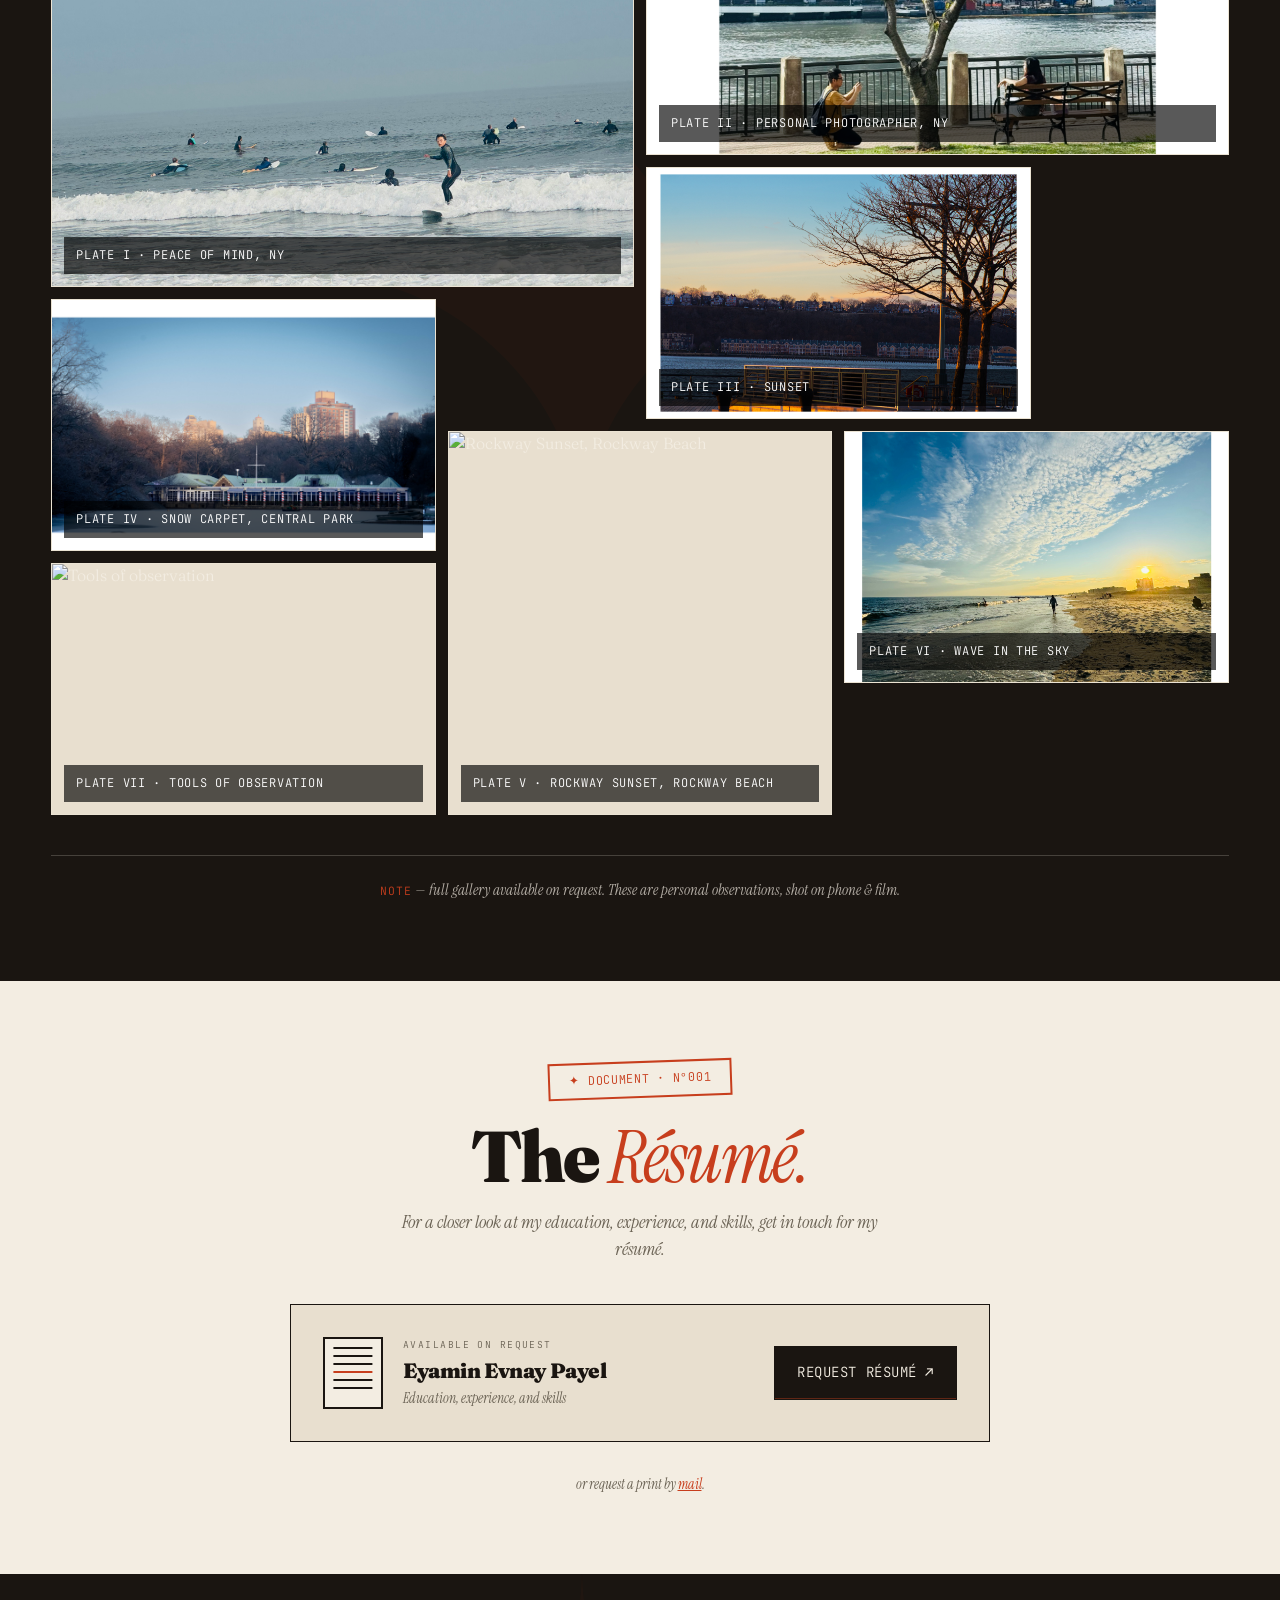
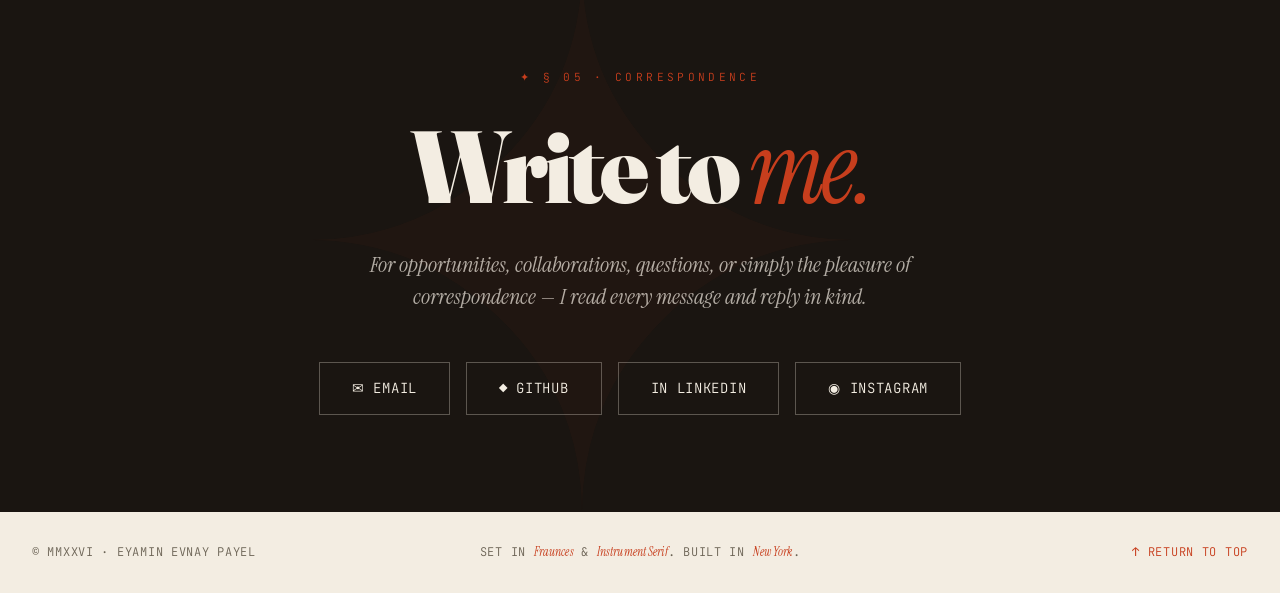
==== commit 7a4fbf3d: "Refine portfolio layout, mobile usability, accessibility, and chat resilience" ====
--- a/index.html
+++ b/index.html
@@ -1204,6 +1204,7 @@
 </style>
 </head>
 <body>
+<a class="skip-link" href="#works">Skip to selected work</a>
 
 <!-- cursor -->
 <div id="cursor"></div>
@@ -1214,7 +1215,7 @@
   <div class="masthead-left">
     <span class="dot">●</span>
     <span>VOL. I</span>
-    <span>MMXXV</span>
+    <span>MMXXVI</span>
   </div>
   <div class="masthead-center">The <em>Payel</em> Archive</div>
   <div class="masthead-right">
@@ -1222,7 +1223,7 @@
     <a href="#dossier">About</a>
     <a href="#gallery">Gallery</a>
     <a href="#correspondence">Contact</a>
-    <button class="theme-toggle" onclick="toggleTheme()" title="Toggle theme">◐</button>
+    <button class="theme-toggle" onclick="toggleTheme()" title="Toggle theme" aria-label="Switch color theme" aria-pressed="false">◐</button>
   </div>
 </header>
 
@@ -1255,8 +1256,9 @@
     <div class="hero-col">
       <div class="col-label"><span>Biography</span><span>I</span></div>
       <p class="drop-cap">
-        Born of equal parts <em>curiosity</em> and <em>craft</em>. A CIS student at BMCC by day, a builder of strange and beautiful things by night. I work where logic softens into aesthetics — between the grid and the glow, the code and the composition.
+        I build <em>web experiences</em>, personal AI tools, and mobile apps. Based in New York and studying Computer Information Systems at BMCC, I bring a photographer’s eye to the things I make.
       </p>
+      <div class="hero-actions"><a class="primary-link" href="#works">Explore my work <span aria-hidden="true">↗</span></a><a href="#correspondence">Get in touch <span aria-hidden="true">↗</span></a></div>
     </div>
 
     <!-- CENTER: portrait -->
@@ -1265,7 +1267,7 @@
         <div class="portrait-bg">
           <div class="portrait-inner">
             <!-- Real portrait photo -->
-            <img src="portrait.jpg" alt="Eyamin Evnay Payel" style="width: 100%; height: 100%; object-fit: cover; object-position: 50% 30%; filter: brightness(1) contrast(1) saturate(1);">
+            <img fetchpriority="high" decoding="async" src="portrait.jpg" alt="Eyamin Evnay Payel" style="width: 100%; height: 100%; object-fit: cover; object-position: 50% 30%; filter: brightness(1) contrast(1) saturate(1);">
           </div>
         </div>
         <div class="portrait-caption">EYAMIN. Self-portrait, 2026</div>
@@ -1351,7 +1353,7 @@
         </svg>
       </div>
       <h3 class="work-title">F.R.I.D.A.Y AI</h3>
-      <p class="work-desc">Female Replacement Intelligent Digital Assistant Youth — a personal AI assistant built in Python with voice, chat, browser control, Spotify, Gmail integration, and agentic tool-calling.</p>
+      <p class="work-desc">A personal AI assistant that connects voice and chat with everyday tools. Built in Python with browser control, Spotify, Gmail, and agentic tool-calling.</p>
       <div class="work-tags">
         <span class="work-tag">Python</span>
         <span class="work-tag">OpenAI</span>
@@ -1384,11 +1386,11 @@
         </svg>
       </div>
       <h3 class="work-title">Personal Portfolio</h3>
-      <p class="work-desc">A living archive of work, presented with care. Three.js-powered, responsive, dark/light modes, and smooth typography-driven navigation.</p>
+      <p class="work-desc">A living archive of work, presented with care. Responsive layouts, light and dark themes, and typography-driven navigation.</p>
       <div class="work-tags">
         <span class="work-tag">HTML</span>
         <span class="work-tag">CSS</span>
-        <span class="work-tag">Three.js</span>
+        <span class="work-tag">JavaScript</span>
         <span class="work-tag">Live</span>
       </div>
     </article>
@@ -1516,8 +1518,9 @@
         <p class="work-desc">
           Islamic Daily Companion — a full-featured mobile app with real-time location-based prayer times, salah streak tracking, smart dual notifications with adhan sounds, Qibla compass, Qaza counter, and a Quran quote slideshow. Built solo from the ground up as a spiritually grounding, technically modern experience.
         </p>
-        <a href="#" onclick="alert('Add your EAS APK link and update the href!'); return false;"
-          class="btn-download" style="align-self:flex-start;margin-top:.5rem;">
+        <a href="https://drive.google.com/uc?export=download&id=1U6S3av8EJi0YtlCCWTP1ksZ1OC-hDJga" 
+   target="_blank" rel="noopener noreferrer"
+   class="btn-download" style="align-self:flex-start;margin-top:.5rem;">
           <span>↓ Download APK</span>
         </a>
       </div>
@@ -1674,43 +1677,43 @@
   <div class="gallery-grid">
     <!-- Plate I: Architecture / tall building looking up -->
     <div class="photo photo-1 rv">
-      <div class="photo-visual"><img src="gallery/plate-1.jpg" alt="Gallery plate 1" style="width:100%;height:100%;object-fit:cover;object-position:50% 50%;filter:brightness(0.95) contrast(1.05) saturate(1);"></div>
+      <div class="photo-visual"><img src="gallery/plate-1.jpg" loading="lazy" decoding="async" alt="Peace of Mind, New York" style="width:100%;height:100%;object-fit:cover;object-position:50% 50%;filter:brightness(0.95) contrast(1.05) saturate(1);"></div>
       <div class="photo-caption">Plate I · Peace of Mind, NY</div>
     </div>
 
     <!-- Plate II: Sunset silhouette -->
     <div class="photo photo-2 rv">
-      <div class="photo-visual"><img src="gallery/plate-2.jpg" alt="Gallery plate 2" style="width:100%;height:100%;object-fit:cover;object-position:47% 100%;filter:brightness(1) contrast(1) saturate(1);"></div>
+      <div class="photo-visual"><img src="gallery/plate-2.jpg" loading="lazy" decoding="async" alt="Personal Photographer, New York" style="width:100%;height:100%;object-fit:cover;object-position:47% 100%;filter:brightness(1) contrast(1) saturate(1);"></div>
       <div class="photo-caption">Plate II · Personal Photographer, NY</div>
     </div>
 
     <!-- Plate III: Street portrait / film -->
     <div class="photo photo-3 rv">
-      <div class="photo-visual"><img src="gallery/plate-3.jpg" alt="Gallery plate 3" style="width:100%;height:100%;object-fit:cover;object-position:50% 50%;filter:brightness(1) contrast(1) saturate(1);"></div>
+      <div class="photo-visual"><img src="gallery/plate-3.jpg" loading="lazy" decoding="async" alt="Sunset" style="width:100%;height:100%;object-fit:cover;object-position:50% 50%;filter:brightness(1) contrast(1) saturate(1);"></div>
       <div class="photo-caption">Plate III · Sunset</div>
     </div>
 
     <!-- Plate IV: Still life / flowers -->
     <div class="photo photo-4 rv">
-      <div class="photo-visual"><img src="gallery/plate-4.jpg" alt="Gallery plate 4" style="width:100%;height:100%;object-fit:cover;object-position:50% 50%;filter:brightness(1) contrast(1) saturate(1);"></div>
+      <div class="photo-visual"><img src="gallery/plate-4.jpg" loading="lazy" decoding="async" alt="Snow Carpet, Central Park" style="width:100%;height:100%;object-fit:cover;object-position:50% 50%;filter:brightness(1) contrast(1) saturate(1);"></div>
       <div class="photo-caption">Plate IV · Snow Carpet, Central Park</div>
     </div>
 
     <!-- Plate V: Night city -->
     <div class="photo photo-5 rv">
-      <div class="photo-visual"><img src="gallery/plate-5.jpg" alt="Gallery plate 5" style="width:100%;height:100%;object-fit:cover;object-position:39% 51%;filter:brightness(1) contrast(1) saturate(1);"></div>
+      <div class="photo-visual"><img src="gallery/plate-5.jpg" loading="lazy" decoding="async" alt="Rockway Sunset, Rockway Beach" style="width:100%;height:100%;object-fit:cover;object-position:39% 51%;filter:brightness(1) contrast(1) saturate(1);"></div>
       <div class="photo-caption">Plate V · Rockway Sunset, Rockway Beach</div>
     </div>
 
     <!-- Plate VI: Abstract texture -->
     <div class="photo photo-6 rv">
-      <div class="photo-visual"><img src="gallery/plate-6.jpg" alt="Gallery plate 6" style="width:100%;height:100%;object-fit:cover;object-position:50% 50%;filter:brightness(1) contrast(1) saturate(1);"></div>
+      <div class="photo-visual"><img src="gallery/plate-6.jpg" loading="lazy" decoding="async" alt="Wave in the Sky" style="width:100%;height:100%;object-fit:cover;object-position:50% 50%;filter:brightness(1) contrast(1) saturate(1);"></div>
       <div class="photo-caption">Plate VI · Wave in The Sky</div>
     </div>
 
     <!-- Plate VII: Portrait -->
     <div class="photo photo-7 rv">
-      <div class="photo-visual"><img src="gallery/plate-7.jpg" alt="Gallery plate 7" style="width:100%;height:100%;object-fit:cover;object-position:50% 75%;filter:brightness(1) contrast(1) saturate(1);"></div>
+      <div class="photo-visual"><img src="gallery/plate-7.jpg" loading="lazy" decoding="async" alt="Tools of observation" style="width:100%;height:100%;object-fit:cover;object-position:50% 75%;filter:brightness(1) contrast(1) saturate(1);"></div>
       <div class="photo-caption">Plate VII · Tools of observation</div>
     </div>
   </div>
@@ -1728,18 +1731,18 @@
     <div class="doc-stamp">✦ Document · N°001</div>
     <h2 class="doc-title">The <em>Résumé.</em></h2>
     <p class="doc-sub">
-      For the formalities. A one-page record of education, experience, and what I bring to a team.
+      For a closer look at my education, experience, and skills, get in touch for my résumé.
     </p>
 
     <div class="resume-card">
       <div class="resume-icon"></div>
       <div>
-        <div class="resume-info-label">File</div>
-        <div class="resume-info-title">Payel-Résumé-2026.pdf</div>
-        <div class="resume-info-meta"><em>updated April 2026 · ~92kb</em></div>
+        <div class="resume-info-label">Available on request</div>
+        <div class="resume-info-title">Eyamin Evnay Payel</div>
+        <div class="resume-info-meta"><em>Education, experience, and skills</em></div>
       </div>
-      <a href="#" class="btn-download" onclick="alert('Add your resume.pdf to the repo and update the href!'); return false;">
-        <span>↓ Download</span>
+      <a href="mailto:eyaminevnaypayel@gmail.com?subject=Resume%20request" class="btn-download">
+        <span>Request résumé ↗</span>
       </a>
     </div>
 
@@ -1763,7 +1766,7 @@
     </p>
     <div class="corr-links rv">
       <a href="mailto:eyaminevnaypayel@gmail.com" class="corr-link">✉ Email</a>
-      <a href="https://github.com/itzeyamin04" target="_blank" class="corr-link">◆ GitHub</a>
+      <a href="https://github.com/itzeyamin04" target="_blank" rel="noopener noreferrer" class="corr-link">◆ GitHub</a>
       <a href="https://www.linkedin.com/in/eyamin-evnay-payel-098b641b0/" class="corr-link">in LinkedIn</a>
       <a href="https://www.instagram.com/im_eyamin__/" class="corr-link">◉ Instagram</a>
     </div>
@@ -1780,23 +1783,6 @@
 </footer>
 
 <script>
-// ── CURSOR ──
-const cur = document.getElementById('cursor');
-const ring = document.getElementById('cursor-ring');
-let mx = 0, my = 0, rx = 0, ry = 0;
-document.addEventListener('mousemove', e => {
-  mx = e.clientX; my = e.clientY;
-  cur.style.left = mx + 'px';
-  cur.style.top = my + 'px';
-});
-(function ringAnim() {
-  rx += (mx - rx) * 0.12;
-  ry += (my - ry) * 0.12;
-  ring.style.left = rx + 'px';
-  ring.style.top = ry + 'px';
-  requestAnimationFrame(ringAnim);
-})();
-
 // ── SCROLL REVEALS ──
 const io = new IntersectionObserver((entries) => {
   entries.forEach(e => {
@@ -1806,12 +1792,19 @@
 document.querySelectorAll('.rv').forEach(el => io.observe(el));
 
 // ── THEME TOGGLE ──
-let dark = false;
+let dark = matchMedia('(prefers-color-scheme: dark)').matches;
+try { const saved = localStorage.getItem('payel-theme'); if (saved) dark = saved === 'dark'; } catch {}
+function applyTheme() {
+  document.documentElement.setAttribute('data-theme', dark ? 'dark' : '');
+  const button = document.querySelector('.theme-toggle');
+  button.textContent = dark ? '◑' : '◐';
+  button.setAttribute('aria-pressed', String(dark));
+}
 function toggleTheme() {
-  dark = !dark;
-  document.documentElement.setAttribute('data-theme', dark ? 'dark' : '');
-  document.querySelector('.theme-toggle').textContent = dark ? '◑' : '◐';
-}
+  dark = !dark; applyTheme();
+  try { localStorage.setItem('payel-theme', dark ? 'dark' : 'light'); } catch {}
+}
+applyTheme();
 </script>
 
 <!-- F.R.I.D.A.Y CHAT WIDGET -->
@@ -1882,20 +1875,20 @@
 .chat-send:disabled{background:var(--muted);cursor:not-allowed;}
 </style>
 
-<button id="friday-btn" onclick="fridayToggle()" title="Chat with F.R.I.D.A.Y">
+<button id="friday-btn" onclick="fridayToggle()" title="Chat with F.R.I.D.A.Y" aria-label="Chat with F.R.I.D.A.Y" aria-expanded="false" aria-controls="friday-panel">
   <span class="friday-tooltip">Ask F.R.I.D.A.Y</span>
   ✦
 </button>
 
-<div id="friday-panel">
+<div id="friday-panel" role="region" aria-label="F.R.I.D.A.Y assistant">
   <div class="chat-header">
     <div class="chat-header-info">
       <span class="chat-title">F.R.I.D.A.Y <em>AI</em></span>
-      <span class="chat-sub">Personal Assistant · Always on</span>
-    </div>
-    <button class="chat-close" onclick="fridayToggle()">✕</button>
+      <span class="chat-sub">Personal Assistant</span>
+    </div>
+    <button class="chat-close" aria-label="Close chat" onclick="fridayToggle()">✕</button>
   </div>
-  <div class="chat-messages" id="chat-messages">
+  <div class="chat-messages" id="chat-messages" role="log" aria-live="polite">
     <div class="msg msg-friday">
       <div class="msg-sender">F.R.I.D.A.Y</div>
       Hello — I'm F.R.I.D.A.Y, Eyamin's personal assistant. Ask me about his work, skills, or how to reach him.
@@ -1905,7 +1898,7 @@
     <div class="typing-dots"><span></span><span></span><span></span></div>
   </div>
   <div class="chat-input-row">
-    <input type="text" id="chat-input" placeholder="Ask something…" onkeydown="if(event.key==='Enter')fridaySend()">
+    <input type="text" id="chat-input" aria-label="Message F.R.I.D.A.Y" placeholder="Ask something…" onkeydown="if(event.key==='Enter')fridaySend()">
     <button class="chat-send" id="chat-send-btn" onclick="fridaySend()">Send</button>
   </div>
 </div>
@@ -1919,7 +1912,8 @@
 function fridayToggle() {
   fridayOpen = !fridayOpen;
   document.getElementById("friday-panel").classList.toggle("open", fridayOpen);
-  if (fridayOpen) document.getElementById("chat-input").focus();
+  document.getElementById("friday-btn").setAttribute("aria-expanded", String(fridayOpen));
+  document.getElementById(fridayOpen ? "chat-input" : "friday-btn").focus();
 }
 
 function fridayAppend(role, text) {
@@ -1927,7 +1921,9 @@
   const div = document.createElement("div");
   if (role === "friday") {
     div.className = "msg msg-friday";
-    div.innerHTML = '<div class="msg-sender">F.R.I.D.A.Y</div>' + text;
+    const sender = document.createElement('div');
+    sender.className = 'msg-sender'; sender.textContent = 'F.R.I.D.A.Y';
+    div.append(sender, document.createTextNode(String(text)));
   } else {
     div.className = "msg msg-user";
     div.textContent = text;
@@ -1940,7 +1936,7 @@
   const input = document.getElementById("chat-input");
   const btn   = document.getElementById("chat-send-btn");
   const text  = input.value.trim();
-  if (!text) return;
+  if (!text || btn.disabled) return;
   input.value = "";
   fridayAppend("user", text);
   fridayHistory.push({ role: "user", content: text });
@@ -1949,7 +1945,8 @@
   btn.disabled = true;
   document.getElementById("chat-messages").scrollTop = 9999;
   try {
-    const res  = await fetch(FRIDAY_API, { method:"POST", headers:{"Content-Type":"application/json"}, body:JSON.stringify({messages: fridayHistory}) });
+    const res  = await fetch(FRIDAY_API, { method:"POST", signal:AbortSignal.timeout(15000), headers:{"Content-Type":"application/json"}, body:JSON.stringify({messages: fridayHistory}) });
+    if (!res.ok) throw new Error("Unavailable");
     const json = await res.json();
     const reply = json.ok ? json.reply : "I'm having a little trouble connecting right now. Try again shortly.";
     fridayHistory.push({ role:"assistant", content:reply });
@@ -1957,7 +1954,7 @@
     fridayAppend("friday", reply);
   } catch(e) {
     typing.style.display = "none";
-    fridayAppend("friday", "Connection error — please try again in a moment.");
+    fridayAppend("friday", "I can’t connect right now. Please try again later, or email Eyamin at eyaminevnaypayel@gmail.com.");
   } finally {
     btn.disabled = false;
     input.focus();
@@ -1965,5 +1962,118 @@
 }
 </script>
 
+<style>
+/* Archive refinement: readable type, deliberate spacing, accessible controls. */
+:root { --serif: var(--display); }
+body { cursor:auto; }
+body::before { opacity:.07; }
+#cursor,#cursor-ring { display:none; }
+a,button,input { -webkit-tap-highlight-color:transparent; }
+:focus-visible { outline:3px solid var(--accent); outline-offset:5px; }
+section[id] { scroll-margin-top:100px; }
+.skip-link { position:fixed; top:10px; left:16px; transform:translateY(-160%); z-index:10001; padding:14px 20px; background:var(--ink); color:var(--paper); }
+.skip-link:focus { transform:none; }
+.masthead { grid-template-columns:1fr auto; padding:12px clamp(20px,4vw,64px); }
+.masthead-left { display:none; }
+.masthead-center { text-align:left; font-size:1.125rem; }
+.masthead-right { gap:clamp(14px,2vw,30px); font-size:.875rem; letter-spacing:.02em; }
+.masthead-right a { min-height:44px; display:flex; align-items:center; }
+.theme-toggle { width:44px; height:44px; font-size:1.1rem; flex-shrink:0; }
+.hero { min-height:auto; padding:100px clamp(20px,4vw,64px) 48px; }
+.hero::before { display:none; }
+.hero-title { font-size:clamp(3.25rem,11.8vw,12rem); padding:32px 0; line-height:.98; }
+.hero-sub { font-size:.875rem; letter-spacing:.04em; }
+.hero-body { grid-template-columns:1.1fr 1fr 1fr; align-items:center; gap:clamp(24px,4vw,64px); padding:48px 0 24px; }
+.drop-cap { font-size:clamp(1.1rem,1.5vw,1.3rem); line-height:1.7; }
+.drop-cap::first-letter { float:none; font:inherit; color:inherit; margin:0; }
+.portrait-frame { max-width:340px; transform:rotate(-2deg); margin-bottom:30px; }
+.portrait-bg { padding:10px; box-shadow:12px 14px 0 var(--cream); }
+.hero-actions { display:flex; flex-wrap:wrap; gap:16px 24px; margin-top:28px; align-items:center; }
+.hero-actions a { color:var(--ink); font-family:var(--mono); font-size:.875rem; text-underline-offset:6px; padding:14px 0; }
+.hero-actions .primary-link { background:var(--accent); color:#fff; padding:16px 20px; text-decoration:none; }
+.hero-actions a span { margin-left:10px; }
+.col-label,.work-num,.work-tag,.section-meta,.meta-item,.stack-row,.photo-caption,.colophon,.issue-bar,.dossier-stamp,.dossier-card-title,.doc-stamp,.meta-quote-attr { font-size:.75rem; letter-spacing:.06em; }
+.meta-item { gap:12px; flex-wrap:wrap; }
+.meta-item .val { text-align:right; }
+section { padding:80px clamp(20px,4vw,64px); }
+.works-grid { grid-template-columns:repeat(2,minmax(0,1fr)); }
+.work-item { padding:clamp(24px,3vw,44px); min-width:0; min-height:440px; border-bottom:1px solid var(--ink); }
+.work-item:nth-child(2n) { border-right:0; }
+.work-item:first-child { background:var(--cream); }
+.work-item-featured { display:grid; grid-template-columns:minmax(0,.8fr) minmax(0,1.3fr) minmax(0,1fr); border-bottom:0; }
+.work-item-featured-stack { grid-template-columns:1fr; }
+.stack-row { justify-content:space-between; flex-wrap:wrap; }
+.work-title { font-size:clamp(1.7rem,3vw,2.5rem); line-height:1.12; }
+.work-desc,.work-item-featured .work-desc { font-size:1rem; line-height:1.75; max-width:55ch; }
+.work-tags { gap:10px 16px; margin-top:auto; }
+.work-visual { min-height:180px; }
+.work-item::before { display:none; }
+.work-item:hover * { color:inherit !important; }
+.work-item:hover .work-desc { color:var(--muted) !important; }
+.work-item:hover .work-num { color:var(--accent) !important; }
+.work-item:hover .work-visual { filter:none; }
+.work-item:hover .btn-download { color:var(--paper) !important; }
+.work-item-featured:hover .stack-val { color:var(--ink); }
+.photo-caption { opacity:1; transform:none; color:#fff; background:rgba(0,0,0,.65); padding:10px 12px; left:12px; right:12px; bottom:12px; }
+.rv { opacity:1; transform:none; }
+.resume-card { gap:20px; }
+.btn-download { font-size:.875rem; letter-spacing:.04em; padding:16px 22px; }
+.corr-link { font-size:.875rem; letter-spacing:.05em; }
+#friday-panel { width:min(400px,calc(100vw - 32px)); max-height:min(600px,calc(100dvh - 120px)); right:16px; bottom:84px; }
+#friday-btn { right:20px; bottom:20px; }
+#chat-input { min-width:0; font-size:1rem; }
+.msg { font-size:1rem; overflow-wrap:anywhere; }
+.msg-user { font-size:.875rem; }
+.chat-sub,.msg-sender { font-size:.75rem; letter-spacing:.04em; }
+.chat-close { min-width:44px; min-height:44px; }
+.chat-messages { min-height:0; }
+@media (max-width:1000px) {
+ .hero-body { grid-template-columns:1fr 1fr; }
+ .hero-col:last-child { grid-column:1/-1; }
+ .meta-list { display:grid; grid-template-columns:1fr 1fr; gap:0 32px; }
+ .work-item-featured { grid-template-columns:1fr 1.5fr; }
+ .work-item-featured-meta { grid-column:1/-1; }
+ .work-item-featured-stack { grid-template-columns:1fr 1fr; }
+}
+@media (max-width:600px) {
+ .masthead { grid-template-columns:1fr; gap:4px; padding:10px 20px 6px; }
+ .masthead-center { text-align:center; font-size:1rem; }
+ .masthead-right { justify-content:space-between; gap:8px; font-size:.75rem; }
+ .theme-toggle { width:40px; height:40px; }
+ .hero { padding-top:112px; }
+ .issue-bar { font-size:.75rem; letter-spacing:0; }
+ .issue-bar-center { display:none; }
+ .hero-title { font-size:clamp(3rem,15.5vw,5.8rem); text-align:left; line-height:.94; padding:28px 0; }
+ .hero-title .word-1 { display:block; }
+ .hero-sub { grid-template-columns:1fr 1fr; gap:10px; font-size:.75rem; }
+ .hero-sub-center { grid-column:1/-1; grid-row:2; font-size:1.125rem; white-space:normal; }
+ .hero-body { grid-template-columns:1fr; gap:32px; padding-top:32px; }
+ .hero-col:last-child { grid-column:auto; }
+ .portrait-frame { max-width:300px; }
+ .meta-list { grid-template-columns:1fr; }
+ section { padding-top:56px; padding-bottom:56px; }
+ section[id] { scroll-margin-top:112px; }
+ .works-grid { grid-template-columns:1fr; }
+ .work-item { min-height:0; border-right:0; }
+ .work-item-featured { grid-template-columns:1fr; }
+ .work-item-featured-stack { grid-template-columns:1fr; }
+ .work-item-featured-meta { grid-column:auto; }
+ .work-visual { min-height:140px; }
+ .instruments-grid { grid-template-columns:1fr 1fr; }
+ .instrument { padding:20px 12px; min-width:0; }
+ .resume-card { padding:20px; grid-template-columns:1fr; }
+ .resume-icon { display:none; }
+ .resume-info-title { overflow-wrap:anywhere; }
+ .corr-link { padding:14px 18px; }
+ .colophon { padding-bottom:90px; }
+}
+@media (prefers-reduced-motion:reduce) {
+ html { scroll-behavior:auto; }
+ *,*::before,*::after { animation:none !important; transition:none !important; }
+ .hero-title span,.hero-col,.rv { opacity:1 !important; transform:none !important; filter:none !important; }
+}
+</style>
+<script>document.addEventListener('keydown', event => { if (event.key === 'Escape' && fridayOpen) fridayToggle(); });</script>
 </body>
 </html>
+
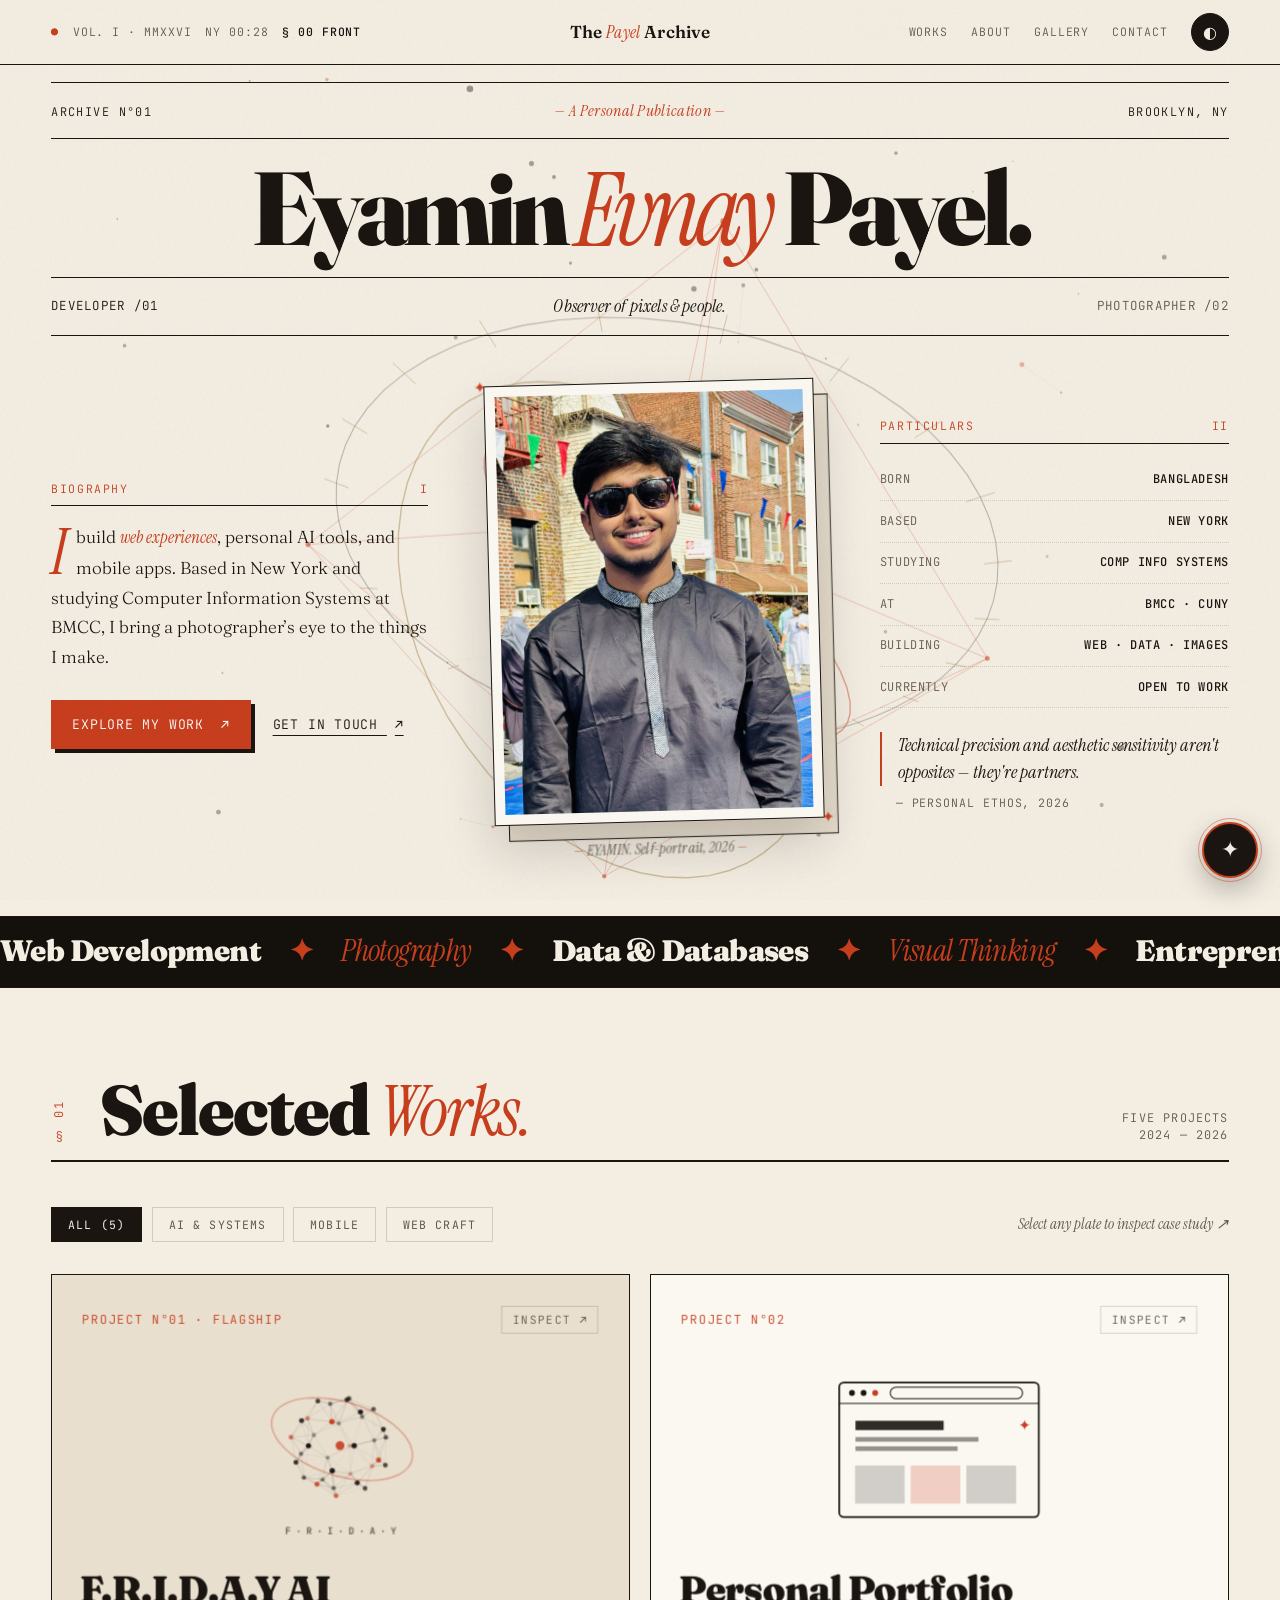
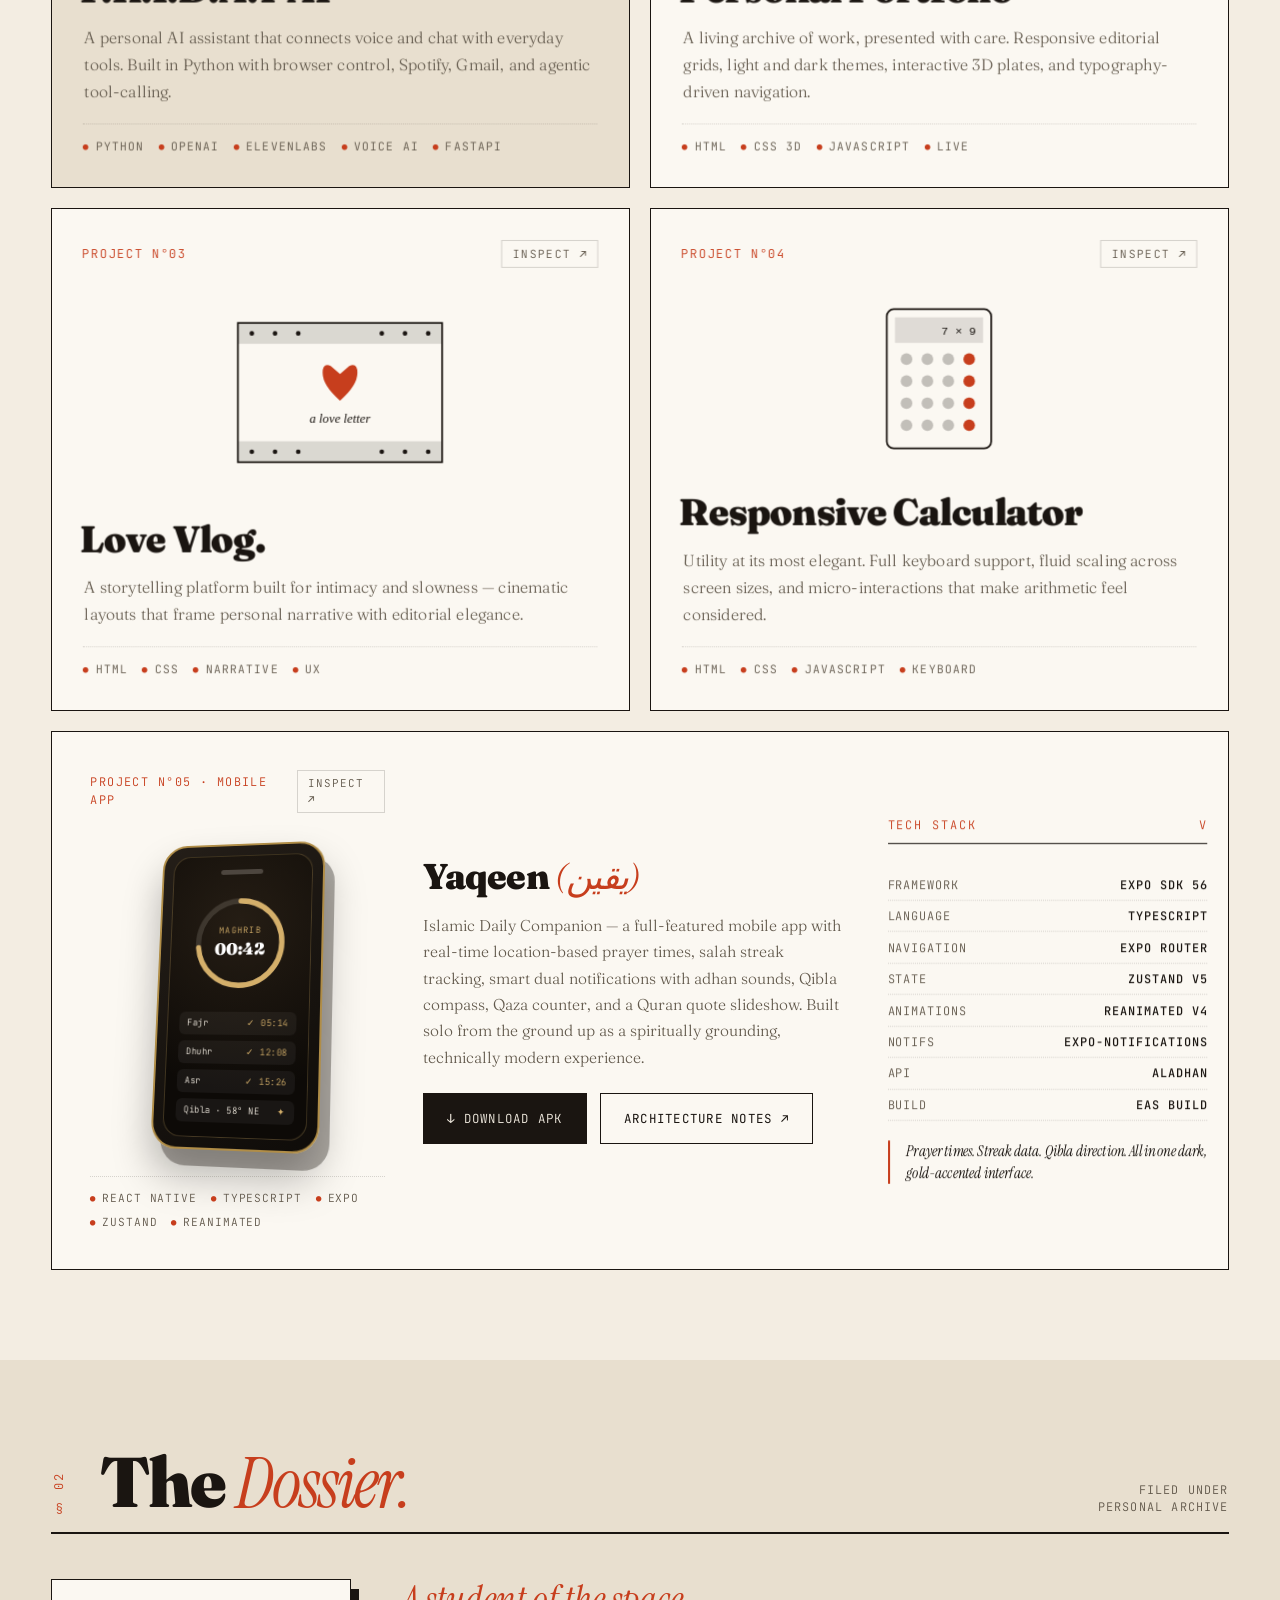
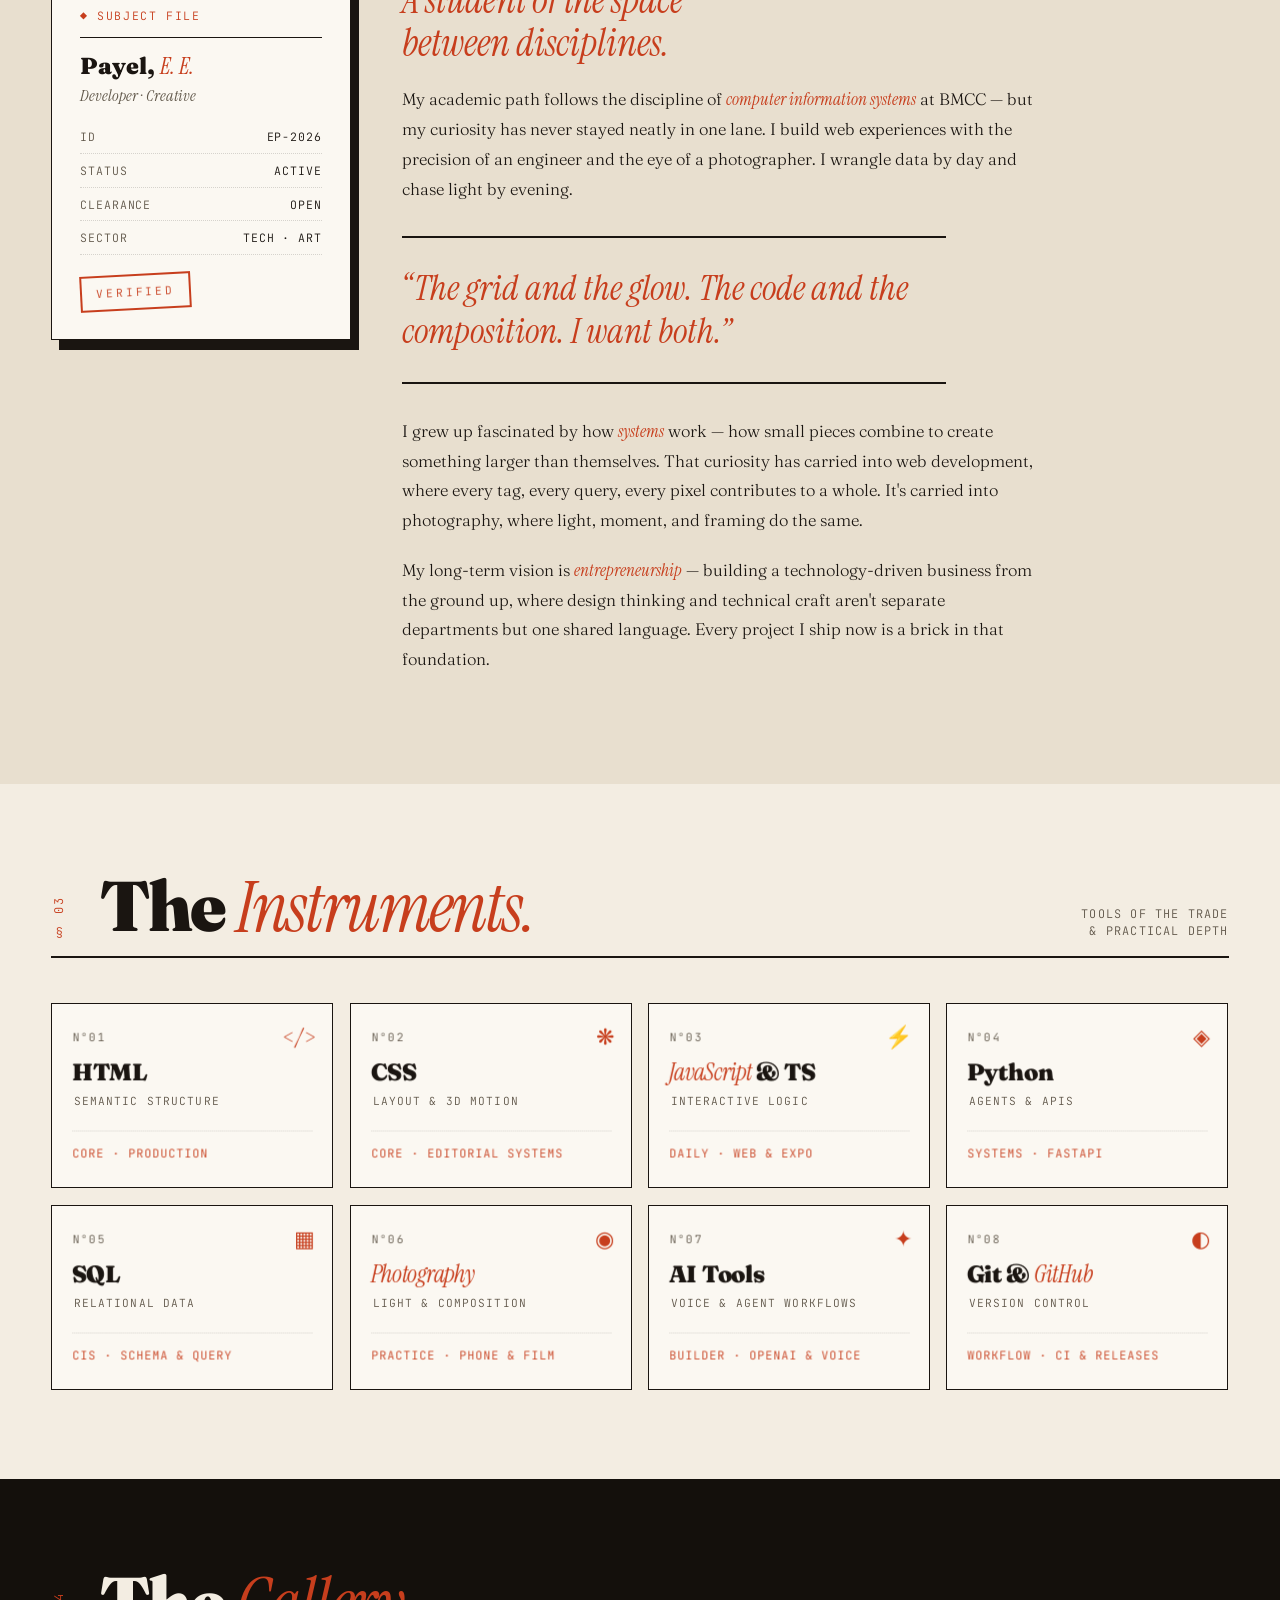
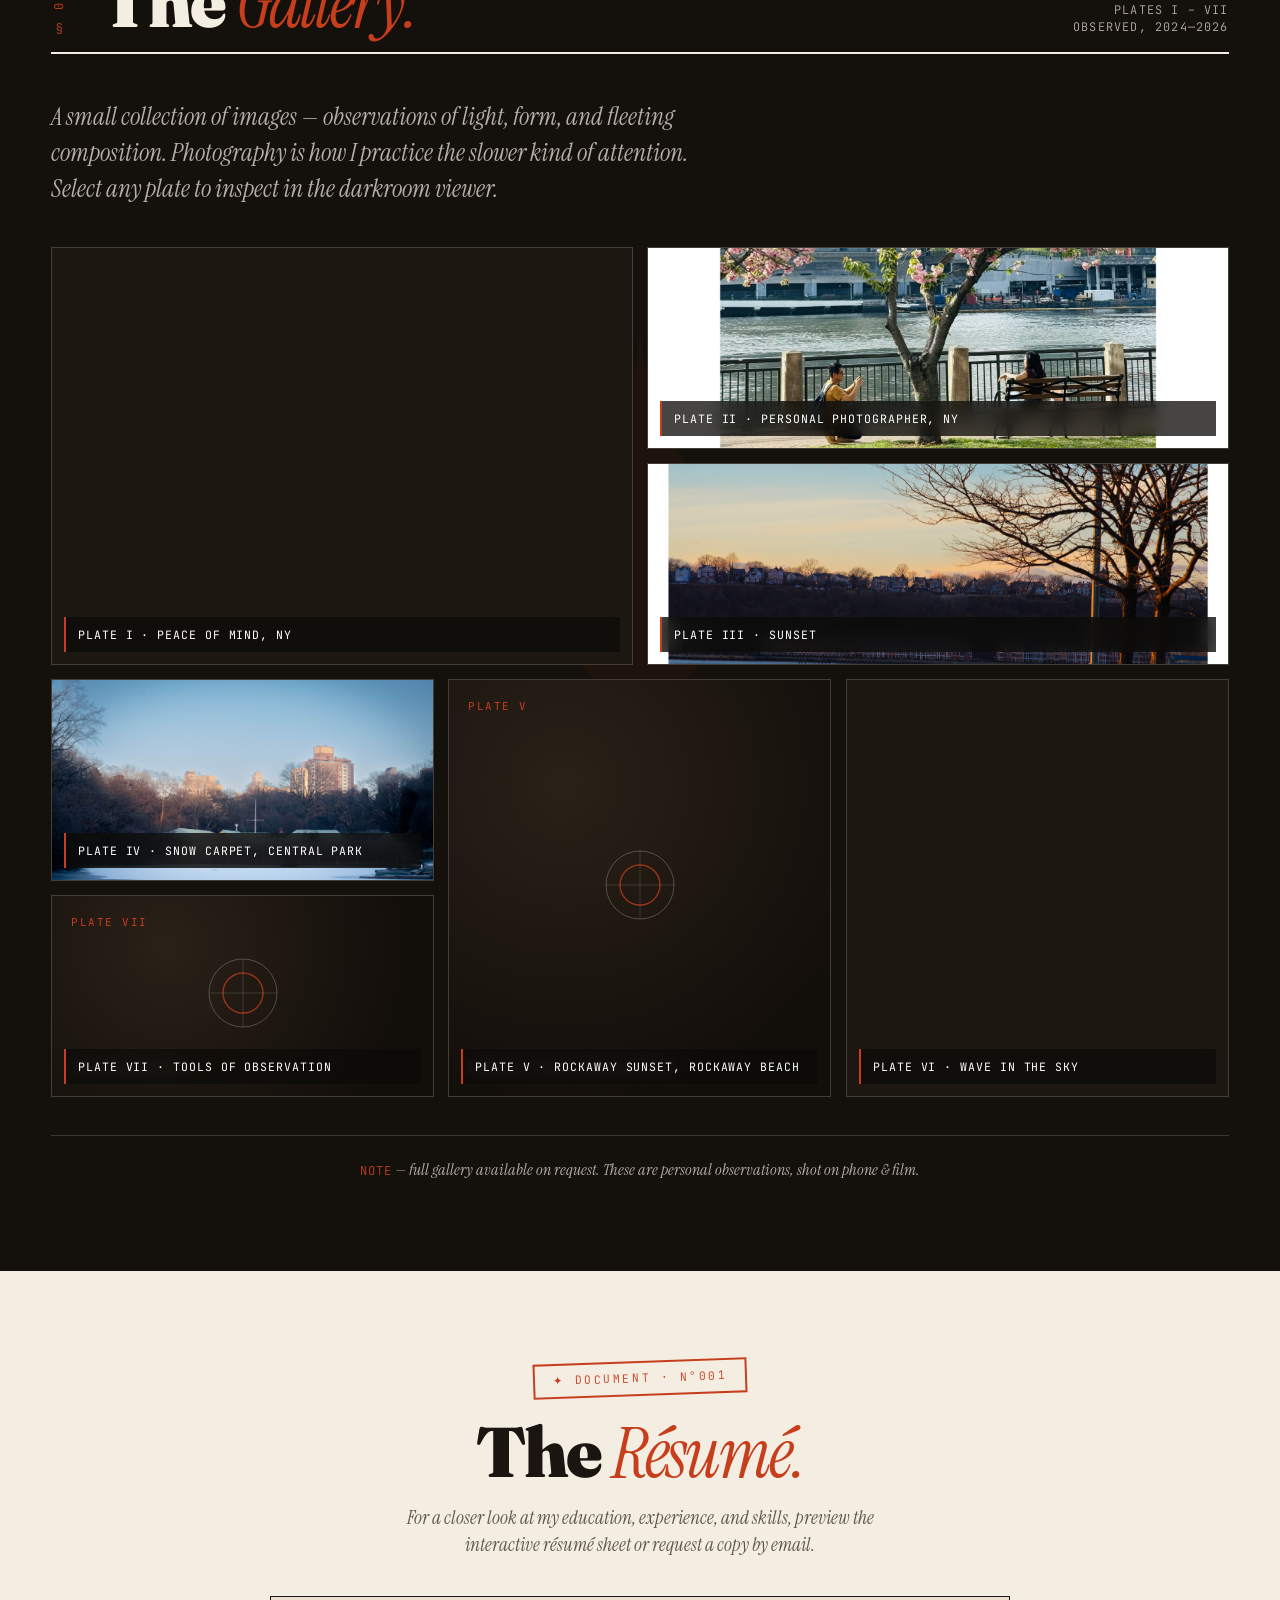
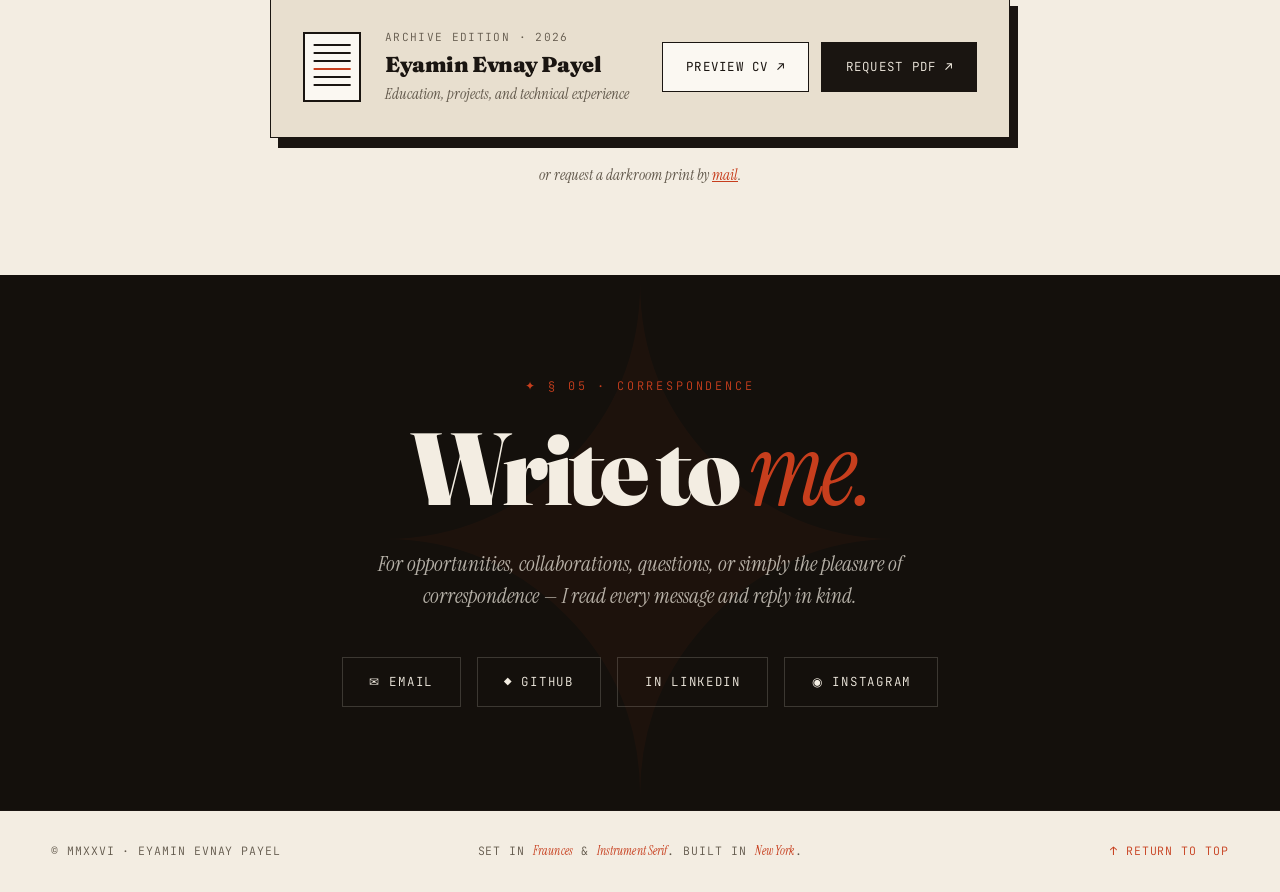
==== commit d7d879d4: "Add files via upload" ====
--- a/index.html
+++ b/index.html
@@ -7,253 +7,363 @@
 <meta name="viewport" content="width=device-width, initial-scale=1.0">
 <title>Eyamin Evnay Payel — Archive N°01</title>
 <meta name="description" content="The personal archive of Eyamin Evnay Payel — developer, photographer, and CIS student at BMCC.">
-<link href="https://fonts.googleapis.com/css2?family=Fraunces:ital,opsz,wght@0,9..144,300;0,9..144,400;0,9..144,600;0,9..144,900;1,9..144,400;1,9..144,900&family=JetBrains+Mono:wght@300;400;500&family=Instrument+Serif:ital@0;1&display=swap" rel="stylesheet">
+<link rel="preconnect" href="https://fonts.googleapis.com">
+<link rel="preconnect" href="https://fonts.gstatic.com" crossorigin>
+<link href="https://fonts.googleapis.com/css2?family=Fraunces:ital,opsz,wght@0,9..144,300;0,9..144,400;0,9..144,600;0,9..144,900;1,9..144,400;1,9..144,900&family=Instrument+Serif:ital@0;1&family=JetBrains+Mono:wght@300;400;500&display=swap" rel="stylesheet">
+<script>
+(() => {
+  let d = matchMedia('(prefers-color-scheme: dark)').matches;
+  try { const s = localStorage.getItem('payel-theme'); if (s) d = s === 'dark'; } catch {}
+  document.documentElement.setAttribute('data-theme', d ? 'dark' : '');
+})();
+</script>
 <style>
+/* ═══════════════════════════════════════════════════════════════
+   TOKENS & THEME
+   ═══════════════════════════════════════════════════════════════ */
 :root {
-  --bg: #f3ede2;
-  --bg-dark: #1a1511;
   --ink: #1a1511;
   --paper: #f3ede2;
   --cream: #e8dfcf;
+  --surface: #fbf8f2;
   --accent: #c73e1d;
+  --accent-btn: #c73e1d;
   --accent2: #1c4b82;
-  --gold: #b08d47;
-  --muted: #6b6355;
-  --line: rgba(26,21,17,0.15);
+  --gold: #9a7632;
+  --muted: #61584b;
+  --line: rgba(26, 21, 17, 0.16);
+  --shadow-3d: rgba(26, 21, 17, 0.18);
+
+  --dark-surface: #14100c;
+  --dark-surface-2: #1d1712;
+  --dark-ink: #f3ede2;
+  --dark-muted: rgba(243, 237, 226, 0.72);
+  --dark-line: rgba(243, 237, 226, 0.18);
+
   --display: 'Fraunces', 'Times New Roman', serif;
-  --italic: 'Instrument Serif', serif;
-  --mono: 'JetBrains Mono', monospace;
-  --sans: 'Fraunces', sans-serif;
+  --italic: 'Instrument Serif', Georgia, serif;
+  --mono: 'JetBrains Mono', ui-monospace, monospace;
 }
 
 [data-theme="dark"] {
-  --bg: #0d0b08;
-  --ink: #e8dfcf;
+  --ink: #ede4d5;
   --paper: #0d0b08;
-  --cream: #1a1511;
+  --cream: #17130e;
+  --surface: #1e1812;
   --accent: #e86a47;
+  --accent-btn: #c73e1d;
   --accent2: #6ea0d9;
   --gold: #d4af6a;
-  --muted: #8a7f6f;
-  --line: rgba(232,223,207,0.15);
-}
-
+  --muted: #9e9382;
+  --line: rgba(237, 228, 213, 0.16);
+  --shadow-3d: rgba(0, 0, 0, 0.55);
+}
+
+/* ═══════════════════════════════════════════════════════════════
+   RESET & BASE
+   ═══════════════════════════════════════════════════════════════ */
 *, *::before, *::after { box-sizing: border-box; margin: 0; padding: 0; }
-html { scroll-behavior: smooth; }
+html { scroll-behavior: smooth; overflow-x: clip; }
 
 body {
   background: var(--paper);
   color: var(--ink);
   font-family: var(--display);
   font-weight: 300;
+  line-height: 1.45;
   overflow-x: hidden;
-  transition: background .6s, color .6s;
-  cursor: none;
-  line-height: 1.4;
-}
-
-/* Paper grain overlay */
+}
+body.theme-ready {
+  transition: background .4s ease, color .4s ease;
+}
+
+/* Archival paper grain */
 body::before {
   content: '';
   position: fixed;
   inset: 0;
   pointer-events: none;
   z-index: 9999;
-  opacity: .18;
-  background-image: url("data:image/svg+xml,%3Csvg viewBox='0 0 400 400' xmlns='http://www.w3.org/2000/svg'%3E%3Cfilter id='n'%3E%3CfeTurbulence type='fractalNoise' baseFrequency='0.92' numOctaves='3' stitchTiles='stitch'/%3E%3C/filter%3E%3Crect width='100%25' height='100%25' filter='url(%23n)' opacity='0.6'/%3E%3C/svg%3E");
+  opacity: .07;
+  background-image: url("data:image/svg+xml,%3Csvg viewBox='0 0 320 320' xmlns='http://www.w3.org/2000/svg'%3E%3Cfilter id='n'%3E%3CfeTurbulence type='fractalNoise' baseFrequency='0.9' numOctaves='3' stitchTiles='stitch'/%3E%3C/filter%3E%3Crect width='100%25' height='100%25' filter='url(%23n)' opacity='0.7'/%3E%3C/svg%3E");
   mix-blend-mode: multiply;
 }
-
-[data-theme="dark"] body::before { mix-blend-mode: screen; opacity: .08; }
-
-/* ── CUSTOM CURSOR ── */
-#cursor{position:fixed;width:8px;height:8px;border-radius:50%;background:var(--accent);pointer-events:none;z-index:10000;transform:translate(-50%,-50%);transition:width .3s,height .3s,background .3s;mix-blend-mode:difference}
-#cursor-ring{position:fixed;width:44px;height:44px;border-radius:50%;border:1px solid var(--ink);pointer-events:none;z-index:9998;transform:translate(-50%,-50%);transition:width .3s,height .3s,opacity .3s}
-body:has(a:hover) #cursor,body:has(button:hover) #cursor{width:14px;height:14px}
-body:has(a:hover) #cursor-ring,body:has(button:hover) #cursor-ring{width:72px;height:72px}
-
-/* ── SCROLLBAR ── */
+[data-theme="dark"] body::before { mix-blend-mode: screen; opacity: .05; }
+
+a, button, input { -webkit-tap-highlight-color: transparent; }
+:focus-visible { outline: 3px solid var(--accent); outline-offset: 4px; }
+
+.skip-link {
+  position: fixed;
+  top: 10px; left: 16px;
+  transform: translateY(-180%);
+  z-index: 10001;
+  padding: 12px 18px;
+  background: var(--ink);
+  color: var(--paper);
+  font-family: var(--mono);
+  font-size: 0.78rem;
+  text-decoration: none;
+}
+.skip-link:focus { transform: translateY(0); }
+
 ::-webkit-scrollbar { width: 10px; }
 ::-webkit-scrollbar-track { background: var(--paper); border-left: 1px solid var(--line); }
 ::-webkit-scrollbar-thumb { background: var(--ink); }
 
-/* ═══════════════════════════════════════
-   MASTHEAD / NAV
-═══════════════════════════════════════ */
+/* ═══════════════════════════════════════════════════════════════
+   MASTHEAD & SCROLL DEPTH BAR
+   ═══════════════════════════════════════════════════════════════ */
 .masthead {
   position: fixed;
   top: 0; left: 0; right: 0;
-  z-index: 100;
-  background: color-mix(in srgb, var(--paper) 94%, transparent);
-  backdrop-filter: blur(20px);
+  z-index: 200;
+  background: color-mix(in srgb, var(--paper) 90%, transparent);
+  backdrop-filter: blur(18px);
+  -webkit-backdrop-filter: blur(18px);
   border-bottom: 1px solid var(--ink);
   display: grid;
   grid-template-columns: 1fr auto 1fr;
   align-items: center;
-  padding: 0.9rem 2rem;
-  font-family: var(--mono);
-  font-size: 0.65rem;
-  letter-spacing: 0.1em;
+  padding: 0.75rem clamp(18px, 4vw, 56px);
+  font-family: var(--mono);
+  font-size: 0.72rem;
+  letter-spacing: 0.08em;
   text-transform: uppercase;
 }
 
-.masthead-left { display: flex; gap: 1.5rem; color: var(--muted); }
-.masthead-left .dot { color: var(--accent); }
+.scroll-progress {
+  position: absolute;
+  left: 0; right: 0; bottom: -1px;
+  height: 2px;
+  background: transparent;
+  pointer-events: none;
+}
+.scroll-progress-bar {
+  height: 100%;
+  width: 0%;
+  background: var(--accent);
+  transform-origin: left center;
+}
+
+.masthead-left {
+  display: flex;
+  align-items: center;
+  gap: 0.85rem;
+  color: var(--muted);
+  white-space: nowrap;
+}
+.masthead-left .dot {
+  color: var(--accent);
+  animation: pulseDot 2.4s ease-in-out infinite;
+}
+@keyframes pulseDot {
+  0%, 100% { opacity: 1; }
+  50% { opacity: 0.35; }
+}
+.masthead-section-tag {
+  color: var(--ink);
+  font-weight: 500;
+}
 
 .masthead-center {
   font-family: var(--display);
   font-weight: 600;
-  font-size: 0.9rem;
-  letter-spacing: 0.02em;
+  font-size: 1.08rem;
+  letter-spacing: 0.01em;
   text-transform: none;
   text-align: center;
-}
-.masthead-center em { font-family: var(--italic); font-style: italic; font-weight: 400; }
-
-.masthead-right { display: flex; gap: 1.5rem; justify-content: flex-end; align-items: center; }
-.masthead-right a { color: var(--muted); text-decoration: none; transition: color .2s; }
-.masthead-right a:hover { color: var(--accent); }
-
-.theme-toggle {
-  background: var(--ink); color: var(--paper);
-  border: none; width: 22px; height: 22px;
-  border-radius: 50%; cursor: pointer;
-  font-size: 0.55rem;
-  display: flex; align-items: center; justify-content: center;
-  transition: transform .3s;
-}
-.theme-toggle:hover { transform: rotate(180deg); }
-
-/* ═══════════════════════════════════════
-   HERO — THE FRONT PAGE
-═══════════════════════════════════════ */
-.hero {
-  min-height: 100vh;
-  padding: 5rem 2rem 2rem;
+  text-decoration: none;
+  color: var(--ink);
+}
+.masthead-center em {
+  font-family: var(--italic);
+  font-style: italic;
+  font-weight: 400;
+  color: var(--accent);
+}
+
+.masthead-right {
+  display: flex;
+  gap: clamp(12px, 1.8vw, 26px);
+  justify-content: flex-end;
+  align-items: center;
+}
+.masthead-right a {
+  color: var(--muted);
+  text-decoration: none;
+  min-height: 40px;
+  display: inline-flex;
+  align-items: center;
   position: relative;
-  display: grid;
-  grid-template-columns: 1fr;
-  gap: 0;
-}
-
-/* Decorative top rule */
-.hero::before {
+  transition: color .25s;
+}
+.masthead-right a::after {
   content: '';
   position: absolute;
-  top: 4rem; left: 2rem; right: 2rem;
+  left: 0; right: 0; bottom: 6px;
   height: 1px;
+  background: var(--accent);
+  transform: scaleX(0);
+  transform-origin: right;
+  transition: transform .3s cubic-bezier(.22, 1, .36, 1);
+}
+.masthead-right a:hover,
+.masthead-right a.active {
+  color: var(--ink);
+}
+.masthead-right a.active::after,
+.masthead-right a:hover::after {
+  transform: scaleX(1);
+  transform-origin: left;
+}
+
+.theme-toggle {
   background: var(--ink);
-}
-
-/* Volume / Issue header */
+  color: var(--paper);
+  border: 1px solid var(--ink);
+  width: 38px;
+  height: 38px;
+  border-radius: 50%;
+  cursor: pointer;
+  font-size: 1rem;
+  display: inline-flex;
+  align-items: center;
+  justify-content: center;
+  flex-shrink: 0;
+  transition: transform .35s cubic-bezier(.22, 1, .36, 1), background .25s;
+}
+.theme-toggle:hover { transform: rotate(180deg) scale(1.06); }
+
+/* ═══════════════════════════════════════════════════════════════
+   HERO + 3D SPATIAL RIG
+   ═══════════════════════════════════════════════════════════════ */
+.hero {
+  position: relative;
+  padding: 82px clamp(18px, 4vw, 56px) 38px;
+  overflow: hidden;
+  perspective: 1400px;
+}
+
+#hero-3d-canvas {
+  position: absolute;
+  inset: 0;
+  width: 100%;
+  height: 100%;
+  pointer-events: none;
+  z-index: 0;
+}
+
+.hero > *:not(#hero-3d-canvas) {
+  position: relative;
+  z-index: 2;
+}
+
 .issue-bar {
   display: flex;
   justify-content: space-between;
   align-items: baseline;
-  padding: 1.2rem 0;
+  padding: 1rem 0;
+  border-top: 1px solid var(--ink);
   border-bottom: 1px solid var(--ink);
   font-family: var(--mono);
-  font-size: 0.7rem;
-  letter-spacing: 0.15em;
+  font-size: 0.74rem;
+  letter-spacing: 0.12em;
   text-transform: uppercase;
+  gap: 1rem;
 }
 
 .issue-bar-center {
-  font-family: var(--display);
+  font-family: var(--italic);
   font-style: italic;
-  font-size: 0.85rem;
+  font-size: 1rem;
   letter-spacing: 0.02em;
   text-transform: none;
   color: var(--accent);
 }
 
-/* Giant name */
 .hero-title {
   font-family: var(--display);
   font-weight: 900;
-  font-size: clamp(3.5rem, 14vw, 13rem);
-  line-height: 0.82;
-  letter-spacing: -0.06em;
-  padding: 2.5rem 0 1.5rem;
+  font-size: clamp(2.65rem, 8.1vw, 8.1rem);
+  line-height: 0.94;
+  letter-spacing: -0.05em;
+  padding: 20px 0 18px;
   text-align: center;
-  position: relative;
-}
-
-.hero-title .word-1, .hero-title .word-2, .hero-title .word-3 {
+  transform-style: preserve-3d;
+}
+
+.hero-title span {
   display: inline-block;
-  opacity: 0;
-  animation: titleIn 1.2s cubic-bezier(.22,1,.36,1) forwards;
-}
-.hero-title .word-1 { animation-delay: .1s; }
+  animation: title3dIn .45s cubic-bezier(.22, 1, .36, 1) both;
+}
+.hero-title .word-1 { animation-delay: 0s; }
 .hero-title .word-2 {
-  animation-delay: .3s;
+  animation-delay: .04s;
   font-family: var(--italic);
   font-weight: 400;
   font-style: italic;
   color: var(--accent);
-  font-size: 0.95em;
-}
-.hero-title .word-3 { animation-delay: .5s; }
-
-@keyframes titleIn {
-  from { opacity: 0; transform: translateY(60px) rotate(-2deg); filter: blur(8px); }
-  to { opacity: 1; transform: translateY(0) rotate(0); filter: blur(0); }
-}
-
-/* Subtitle bar */
+  font-size: 0.96em;
+}
+.hero-title .word-3 { animation-delay: .08s; }
+
+@keyframes title3dIn {
+  from {
+    transform: perspective(900px) translateY(16px) rotateX(12deg);
+  }
+  to {
+    transform: perspective(900px) translateY(0) rotateX(0deg);
+  }
+}
+
 .hero-sub {
   display: grid;
   grid-template-columns: 1fr auto 1fr;
   align-items: center;
-  padding: 1rem 0;
+  padding: 0.95rem 0;
   border-top: 1px solid var(--ink);
   border-bottom: 1px solid var(--ink);
-  gap: 2rem;
-  font-family: var(--mono);
-  font-size: 0.7rem;
-  letter-spacing: 0.15em;
+  gap: 1.5rem;
+  font-family: var(--mono);
+  font-size: 0.78rem;
+  letter-spacing: 0.1em;
   text-transform: uppercase;
 }
-
 .hero-sub-center {
   font-family: var(--italic);
   font-style: italic;
-  font-size: 1.05rem;
+  font-size: 1.15rem;
   letter-spacing: 0.01em;
   text-transform: none;
   color: var(--ink);
   white-space: nowrap;
 }
-
 .hero-sub-right { text-align: right; color: var(--muted); }
 
-/* 3-column hero body */
 .hero-body {
   display: grid;
-  grid-template-columns: 1fr 1.2fr 1fr;
-  gap: 2rem;
-  padding: 3rem 0;
-  min-height: 400px;
+  grid-template-columns: 1.08fr 1fr 1fr;
+  align-items: center;
+  gap: clamp(24px, 4vw, 56px);
+  padding: 34px 0 18px;
 }
 
 .hero-col {
-  position: relative;
-  opacity: 0;
-  animation: colIn 1s .7s cubic-bezier(.22,1,.36,1) forwards;
-}
-.hero-col:nth-child(2) { animation-delay: .85s; }
-.hero-col:nth-child(3) { animation-delay: 1s; }
+  animation: colIn 0.45s cubic-bezier(.22, 1, .36, 1) both;
+}
+.hero-col:nth-child(2) { animation-delay: .05s; }
+.hero-col:nth-child(3) { animation-delay: .1s; }
 
 @keyframes colIn {
-  from { opacity: 0; transform: translateY(30px); }
-  to { opacity: 1; transform: translateY(0); }
-}
-
-/* Left column - bio */
+  from { transform: translateY(14px); }
+  to { transform: translateY(0); }
+}
+
 .col-label {
   font-family: var(--mono);
-  font-size: 0.6rem;
-  letter-spacing: 0.2em;
+  font-size: 0.72rem;
+  letter-spacing: 0.14em;
   text-transform: uppercase;
   color: var(--accent);
   margin-bottom: 1rem;
@@ -264,110 +374,179 @@
 }
 
 .drop-cap {
-  font-size: 0.95rem;
-  line-height: 1.65;
+  font-size: clamp(1.06rem, 1.35vw, 1.24rem);
+  line-height: 1.72;
   font-weight: 300;
-  column-count: 1;
   color: var(--ink);
 }
-
 .drop-cap::first-letter {
   font-family: var(--italic);
   font-style: italic;
-  font-size: 4.5em;
-  line-height: 0.85;
+  font-size: 3.6em;
+  line-height: 0.82;
   float: left;
-  margin: 0.05em 0.12em 0 0;
+  margin: 0.06em 0.14em 0 0;
   color: var(--accent);
   font-weight: 400;
 }
-
 .drop-cap em {
   font-family: var(--italic);
   font-style: italic;
   color: var(--accent);
 }
 
-/* Center column - the portrait */
+.hero-actions {
+  display: flex;
+  flex-wrap: wrap;
+  gap: 14px 22px;
+  margin-top: 28px;
+  align-items: center;
+}
+.hero-actions a {
+  color: var(--ink);
+  font-family: var(--mono);
+  font-size: 0.82rem;
+  letter-spacing: 0.06em;
+  text-transform: uppercase;
+  text-underline-offset: 6px;
+  padding: 12px 0;
+  transition: color .25s, transform .25s;
+}
+.hero-actions a:hover { color: var(--accent); transform: translateY(-2px); }
+.hero-actions .primary-link {
+  background: var(--accent-btn);
+  color: #fff;
+  padding: 14px 20px;
+  text-decoration: none;
+  border: 1px solid var(--accent-btn);
+  box-shadow: 4px 4px 0 var(--ink);
+}
+.hero-actions .primary-link:hover {
+  color: #fff;
+  transform: translate(-2px, -2px);
+  box-shadow: 6px 6px 0 var(--ink);
+}
+.hero-actions a span { margin-left: 8px; }
+
+/* 3D Interactive Portrait Plate */
+.portrait-stage {
+  perspective: 1100px;
+  padding: 12px 0 38px;
+  display: flex;
+  justify-content: center;
+}
+
 .portrait-frame {
   position: relative;
-  aspect-ratio: 3/4;
+  aspect-ratio: 3 / 4;
   width: 100%;
-  max-width: 320px;
-  margin: 0 auto;
-}
-
-.portrait-bg {
+  max-width: 330px;
+  transform-style: preserve-3d;
+  will-change: transform;
+  transform: rotateX(var(--rx, 0deg)) rotateY(var(--ry, 0deg)) rotateZ(-1.5deg);
+  transition: transform .18s ease-out;
+}
+
+.portrait-shadow-plate {
   position: absolute;
   inset: 0;
   background: var(--cream);
   border: 1px solid var(--ink);
-  padding: 8px;
+  transform: translate3d(14px, 16px, -28px);
+  pointer-events: none;
+}
+
+.portrait-bg {
+  position: absolute;
+  inset: 0;
+  background: var(--surface);
+  border: 1px solid var(--ink);
+  padding: 10px;
+  transform: translateZ(0px);
+  box-shadow: 0 24px 48px var(--shadow-3d);
 }
 
 .portrait-inner {
   position: relative;
   width: 100%;
   height: 100%;
-  background: var(--ink);
+  background: var(--dark-surface);
   overflow: hidden;
-}
-
-.portrait-inner svg {
+  transform: translateZ(8px);
+}
+
+.portrait-inner img {
   width: 100%;
   height: 100%;
+  object-fit: cover;
+  object-position: 50% 30%;
   display: block;
-}
-
-/* Portrait caption */
+  transition: transform .45s cubic-bezier(.22, 1, .36, 1);
+}
+.portrait-frame:hover .portrait-inner img {
+  transform: scale(1.04);
+}
+
+/* Specular glare across glass */
+.portrait-glare {
+  position: absolute;
+  inset: 0;
+  pointer-events: none;
+  background: radial-gradient(circle at var(--mx, 50%) var(--my, 35%), rgba(255, 255, 255, 0.24), transparent 58%);
+  mix-blend-mode: soft-light;
+  opacity: 0;
+  transition: opacity .3s;
+  transform: translateZ(20px);
+}
+.portrait-frame:hover .portrait-glare { opacity: 1; }
+
+.portrait-corner {
+  position: absolute;
+  color: var(--accent);
+  font-size: 0.95rem;
+  z-index: 4;
+  pointer-events: none;
+  transform: translateZ(34px);
+}
+.portrait-corner.tl { top: -0.65rem; left: -0.65rem; }
+.portrait-corner.br { bottom: -0.65rem; right: -0.65rem; }
+
 .portrait-caption {
   position: absolute;
-  bottom: -2.2rem;
+  bottom: -2.4rem;
   left: 0; right: 0;
   text-align: center;
   font-family: var(--italic);
   font-style: italic;
-  font-size: 0.82rem;
+  font-size: 0.92rem;
   color: var(--muted);
-}
-
-.portrait-caption::before, .portrait-caption::after {
-  content: '— ';
-  color: var(--accent);
-}
-.portrait-caption::after { content: ' —'; }
-
-/* Portrait decorative corners */
-.portrait-frame::before, .portrait-frame::after {
-  content: '✦';
-  position: absolute;
-  color: var(--accent);
-  font-size: 0.8rem;
-  z-index: 2;
-}
-.portrait-frame::before { top: -0.5rem; left: -0.5rem; }
-.portrait-frame::after { bottom: -0.5rem; right: -0.5rem; }
-
-/* Right column - metadata */
-.meta-list { font-size: 0.85rem; }
+  transform: translateZ(28px);
+  pointer-events: none;
+}
+.portrait-caption::before { content: '— '; color: var(--accent); }
+.portrait-caption::after { content: ' —'; color: var(--accent); }
+
+/* Right column metadata */
+.meta-list { font-size: 0.9rem; }
 .meta-item {
   display: flex;
   justify-content: space-between;
-  padding: 0.7rem 0;
+  gap: 12px;
+  flex-wrap: wrap;
+  padding: 0.72rem 0;
   border-bottom: 1px dotted var(--line);
   font-family: var(--mono);
-  font-size: 0.7rem;
+  font-size: 0.75rem;
   letter-spacing: 0.05em;
   text-transform: uppercase;
 }
 .meta-item .key { color: var(--muted); }
-.meta-item .val { color: var(--ink); font-weight: 500; }
-.meta-item .val em { font-family: var(--italic); font-style: italic; text-transform: none; color: var(--accent); font-weight: 400; letter-spacing: 0.01em; }
+.meta-item .val { color: var(--ink); font-weight: 500; text-align: right; }
 
 .meta-quote {
   font-family: var(--italic);
   font-style: italic;
-  font-size: 1.1rem;
+  font-size: 1.15rem;
   line-height: 1.45;
   margin-top: 1.5rem;
   color: var(--ink);
@@ -376,72 +555,72 @@
 }
 .meta-quote-attr {
   font-family: var(--mono);
-  font-size: 0.65rem;
-  letter-spacing: 0.1em;
+  font-size: 0.72rem;
+  letter-spacing: 0.08em;
   text-transform: uppercase;
   color: var(--muted);
-  margin-top: 0.6rem;
+  margin-top: 0.55rem;
   padding-left: 1rem;
 }
 
-/* Marquee below hero */
+/* Marquee */
 .hero-marquee {
   border-top: 1px solid var(--ink);
   border-bottom: 1px solid var(--ink);
   overflow: hidden;
-  padding: 0.8rem 0;
+  padding: 0.85rem 0;
   white-space: nowrap;
   font-family: var(--display);
   font-weight: 900;
-  font-size: 2rem;
+  font-size: 1.85rem;
   letter-spacing: -0.02em;
-  background: var(--ink);
-  color: var(--paper);
-}
-
+  background: var(--dark-surface);
+  color: var(--dark-ink);
+}
 .hero-marquee-inner {
   display: inline-block;
-  animation: marquee 30s linear infinite;
-  padding-right: 2rem;
-}
+  animation: marquee 32s linear infinite;
+}
+.hero-marquee:hover .hero-marquee-inner { animation-play-state: paused; }
 .hero-marquee-inner em { font-family: var(--italic); font-style: italic; color: var(--accent); font-weight: 400; }
-.hero-marquee-inner .sep { display: inline-block; margin: 0 1.5rem; color: var(--accent); }
-
+.hero-marquee-inner .sep { display: inline-block; margin: 0 1.4rem; color: var(--accent); }
 @keyframes marquee {
   from { transform: translateX(0); }
   to { transform: translateX(-50%); }
 }
 
-/* ═══════════════════════════════════════
-   SECTION SHARED
-═══════════════════════════════════════ */
-section { padding: 5rem 2rem; position: relative; }
+/* ═══════════════════════════════════════════════════════════════
+   SHARED SECTION STYLING & SCROLL REVEAL
+   ═══════════════════════════════════════════════════════════════ */
+section {
+  padding: clamp(64px, 7vw, 96px) clamp(18px, 4vw, 56px);
+  position: relative;
+}
+section[id] { scroll-margin-top: 84px; }
 
 .section-head {
   display: grid;
   grid-template-columns: auto 1fr auto;
   align-items: end;
   gap: 2rem;
-  margin-bottom: 3rem;
+  margin-bottom: 2.8rem;
   padding-bottom: 1rem;
   border-bottom: 2px solid var(--ink);
 }
-
 .section-num {
   font-family: var(--mono);
-  font-size: 0.7rem;
-  letter-spacing: 0.15em;
+  font-size: 0.75rem;
+  letter-spacing: 0.14em;
   color: var(--accent);
   writing-mode: vertical-rl;
   transform: rotate(180deg);
-  padding-bottom: 0.5rem;
-}
-
+  padding-bottom: 0.3rem;
+}
 .section-title {
   font-family: var(--display);
   font-weight: 900;
-  font-size: clamp(2.5rem, 6vw, 4.5rem);
-  line-height: 0.9;
+  font-size: clamp(2.4rem, 5.5vw, 4.4rem);
+  line-height: 0.94;
   letter-spacing: -0.03em;
 }
 .section-title em {
@@ -450,107 +629,140 @@
   font-style: italic;
   color: var(--accent);
 }
-
 .section-meta {
   font-family: var(--mono);
-  font-size: 0.65rem;
-  letter-spacing: 0.15em;
+  font-size: 0.74rem;
+  letter-spacing: 0.1em;
   text-transform: uppercase;
   color: var(--muted);
   text-align: right;
 }
 
-/* Reveals */
 .rv {
   opacity: 0;
-  transform: translateY(40px);
-  transition: opacity .9s cubic-bezier(.22,1,.36,1), transform .9s cubic-bezier(.22,1,.36,1);
-}
-.rv.in { opacity: 1; transform: translateY(0); }
-
-/* ═══════════════════════════════════════
-   WORKS / PROJECTS
-═══════════════════════════════════════ */
+  transform: perspective(1000px) translateY(32px) rotateX(6deg);
+  transition: opacity .8s cubic-bezier(.22, 1, .36, 1), transform .8s cubic-bezier(.22, 1, .36, 1);
+}
+.rv.in {
+  opacity: 1;
+  transform: perspective(1000px) translateY(0) rotateX(0deg);
+}
+
+/* ═══════════════════════════════════════════════════════════════
+   WORKS / 3D PROJECT CARDS
+   ═══════════════════════════════════════════════════════════════ */
 #works { background: var(--paper); }
+
+.works-toolbar {
+  display: flex;
+  justify-content: space-between;
+  align-items: center;
+  flex-wrap: wrap;
+  gap: 1rem;
+  margin-bottom: 2rem;
+}
+
+.filter-pills {
+  display: flex;
+  flex-wrap: wrap;
+  gap: 0.6rem;
+}
+
+.filter-pill {
+  background: transparent;
+  color: var(--muted);
+  border: 1px solid var(--line);
+  padding: 0.55rem 1rem;
+  font-family: var(--mono);
+  font-size: 0.72rem;
+  letter-spacing: 0.1em;
+  text-transform: uppercase;
+  cursor: pointer;
+  transition: all .25s ease;
+}
+.filter-pill:hover { border-color: var(--ink); color: var(--ink); }
+.filter-pill.active {
+  background: var(--ink);
+  color: var(--paper);
+  border-color: var(--ink);
+}
+
+.works-hint {
+  font-family: var(--italic);
+  font-style: italic;
+  font-size: 0.95rem;
+  color: var(--muted);
+}
 
 .works-grid {
   display: grid;
-  grid-template-columns: repeat(4, 1fr);
-  border: 1px solid var(--ink);
-}
-
-@media (max-width: 1100px) {
-  .works-grid { grid-template-columns: repeat(2, 1fr); }
-  .work-item:nth-child(2) { border-right: none; }
-  .work-item:nth-child(1), .work-item:nth-child(2) { border-bottom: 1px solid var(--ink); }
-}
-
-/* Featured full-width work card */
-.work-item-featured {
-  grid-column: 1 / -1;
-  border-right: none;
-  border-top: 1px solid var(--ink);
-  display: grid;
-  grid-template-columns: 1fr 1.4fr 1fr;
-  gap: 2.5rem;
-  align-items: center;
-  min-height: 280px;
-  padding: 2.5rem 2rem;
-}
-.work-item-featured .work-visual { min-height: 120px; }
-.work-item-featured .work-desc { font-size: 0.9rem; }
-.work-item-featured .work-title { font-size: 2rem; }
-.work-item-featured-meta { display: flex; flex-direction: column; gap: 1rem; }
-.work-item-featured-stack {
-  display: grid;
-  grid-template-columns: 1fr 1fr;
-  gap: 0.3rem 1rem;
-  font-family: var(--mono);
-  font-size: 0.62rem;
-  letter-spacing: 0.1em;
-  text-transform: uppercase;
-}
-.work-item-featured-stack .stack-row { display: flex; gap: 0.5rem; }
-.stack-key { color: var(--muted); }
-.stack-val { color: var(--ink); transition: color .4s; }
-.work-item-featured:hover .stack-val { color: var(--paper); }
-@media (max-width: 900px) {
-  .work-item-featured { grid-template-columns: 1fr; gap: 1.2rem; min-height: auto; }
+  grid-template-columns: repeat(2, minmax(0, 1fr));
+  gap: 20px;
 }
 
 .work-item {
   position: relative;
-  padding: 2rem;
-  border-right: 1px solid var(--ink);
+  background: var(--surface);
+  border: 1px solid var(--ink);
+  padding: clamp(24px, 3vw, 40px);
   display: flex;
   flex-direction: column;
   gap: 1rem;
-  min-height: 420px;
-  transition: background .4s;
-  overflow: hidden;
-}
-.work-item:last-child { border-right: none; }
-
-.work-item::before {
+  min-height: 430px;
+  cursor: pointer;
+  transform-style: preserve-3d;
+  perspective: 1000px;
+  transform: perspective(1000px) rotateX(var(--rx, 0deg)) rotateY(var(--ry, 0deg));
+  transition: transform .2s ease-out, box-shadow .3s ease, border-color .3s ease;
+}
+.work-item.is-hidden { display: none; }
+
+.work-item::after {
   content: '';
   position: absolute;
   inset: 0;
-  background: var(--ink);
-  transform: translateY(100%);
-  transition: transform .5s cubic-bezier(.22,1,.36,1);
-  z-index: 0;
-}
-.work-item:hover::before { transform: translateY(0); }
-.work-item:hover * { color: var(--paper) !important; }
-.work-item:hover .work-num { color: var(--accent) !important; }
-.work-item:hover .work-visual { filter: invert(1); }
-
-.work-item > * { position: relative; z-index: 1; transition: color .4s; }
+  pointer-events: none;
+  background: radial-gradient(380px circle at var(--mx, 50%) var(--my, 50%), color-mix(in srgb, var(--accent) 11%, transparent), transparent 65%);
+  opacity: 0;
+  transition: opacity .35s;
+}
+.work-item:hover {
+  box-shadow: 10px 14px 0 var(--ink);
+}
+.work-item:hover::after { opacity: 1; }
+
+.work-item-flagship {
+  background: var(--cream);
+}
+
+.work-head-row {
+  display: flex;
+  justify-content: space-between;
+  align-items: center;
+  gap: 1rem;
+  transform: translateZ(16px);
+}
 
 .work-num {
   font-family: var(--mono);
-  font-size: 0.7rem;
-  letter-spacing: 0.15em;
+  font-size: 0.74rem;
+  letter-spacing: 0.12em;
+  text-transform: uppercase;
+  color: var(--accent);
+}
+
+.work-inspect {
+  font-family: var(--mono);
+  font-size: 0.68rem;
+  letter-spacing: 0.1em;
+  text-transform: uppercase;
+  color: var(--muted);
+  border: 1px solid var(--line);
+  padding: 0.28rem 0.6rem;
+  transition: all .25s;
+}
+.work-item:hover .work-inspect {
+  border-color: var(--accent);
   color: var(--accent);
 }
 
@@ -559,125 +771,324 @@
   display: flex;
   align-items: center;
   justify-content: center;
-  transition: filter .4s;
-  min-height: 160px;
-  padding: 1rem 0;
-}
-
-.work-visual svg { width: 100%; max-width: 200px; height: auto; }
+  min-height: 185px;
+  padding: 0.5rem 0;
+  transform: translateZ(26px);
+}
+.work-visual svg {
+  width: 100%;
+  max-width: 220px;
+  height: auto;
+}
+#friday-3d-canvas {
+  width: 100%;
+  max-width: 260px;
+  height: 180px;
+  display: block;
+}
 
 .work-title {
   font-family: var(--display);
   font-weight: 900;
-  font-size: 1.6rem;
-  line-height: 1;
-  letter-spacing: -0.02em;
-}
-.work-title em { font-family: var(--italic); font-weight: 400; font-style: italic; color: var(--accent); }
+  font-size: clamp(1.7rem, 2.8vw, 2.35rem);
+  line-height: 1.08;
+  letter-spacing: -0.025em;
+  transform: translateZ(20px);
+}
+.work-title em {
+  font-family: var(--italic);
+  font-weight: 400;
+  font-style: italic;
+  color: var(--accent);
+}
 
 .work-desc {
-  font-size: 0.85rem;
-  line-height: 1.55;
+  font-size: 0.98rem;
+  line-height: 1.68;
   color: var(--muted);
+  max-width: 54ch;
+  transform: translateZ(12px);
 }
 
 .work-tags {
   display: flex;
-  gap: 0.4rem;
+  gap: 8px 14px;
   flex-wrap: wrap;
-  padding-top: 0.8rem;
+  padding-top: 0.85rem;
+  margin-top: auto;
   border-top: 1px dotted var(--line);
-}
-
+  transform: translateZ(14px);
+}
 .work-tag {
   font-family: var(--mono);
-  font-size: 0.55rem;
-  letter-spacing: 0.15em;
+  font-size: 0.7rem;
+  letter-spacing: 0.08em;
   text-transform: uppercase;
   color: var(--muted);
 }
-
-.work-tag::before { content: '● '; color: var(--accent); font-size: 0.5rem; }
-
-/* ═══════════════════════════════════════
-   DOSSIER / ABOUT
-═══════════════════════════════════════ */
+.work-tag::before { content: '● '; color: var(--accent); font-size: 0.55rem; }
+
+/* Featured Yaqeen 3D Phone Card */
+.work-item-featured {
+  grid-column: 1 / -1;
+  display: grid;
+  grid-template-columns: minmax(0, 0.95fr) minmax(0, 1.35fr) minmax(0, 1fr);
+  gap: clamp(24px, 3vw, 44px);
+  align-items: center;
+  min-height: 360px;
+}
+
+.phone-3d-stage {
+  perspective: 950px;
+  display: flex;
+  justify-content: center;
+  align-items: center;
+  padding: 12px 0;
+  transform: translateZ(28px);
+}
+
+.phone-3d-device {
+  width: 170px;
+  height: 310px;
+  border-radius: 26px;
+  background: linear-gradient(145deg, #241e18, #0f0c09);
+  border: 2px solid #b08d47;
+  padding: 10px;
+  position: relative;
+  transform-style: preserve-3d;
+  transform: rotateY(-14deg) rotateX(8deg);
+  box-shadow:
+    10px 16px 0 rgba(26, 21, 17, 0.35),
+    0 24px 40px rgba(0, 0, 0, 0.28);
+  transition: transform .45s cubic-bezier(.22, 1, .36, 1), box-shadow .45s;
+}
+.work-item-featured:hover .phone-3d-device {
+  transform: rotateY(-4deg) rotateX(3deg) translateZ(16px);
+  box-shadow:
+    6px 22px 0 rgba(26, 21, 17, 0.25),
+    0 32px 52px rgba(0, 0, 0, 0.34);
+}
+
+.phone-screen {
+  width: 100%;
+  height: 100%;
+  border-radius: 18px;
+  background: radial-gradient(circle at 50% 24%, #251d14, #0d0a07 75%);
+  padding: 14px 12px;
+  display: flex;
+  flex-direction: column;
+  align-items: center;
+  justify-content: space-between;
+  color: #f3ede2;
+  overflow: hidden;
+  position: relative;
+  border: 1px solid rgba(212, 175, 106, 0.25);
+}
+
+.phone-notch {
+  width: 44px;
+  height: 5px;
+  border-radius: 99px;
+  background: rgba(243, 237, 226, 0.22);
+}
+
+.phone-ring-wrap {
+  position: relative;
+  width: 108px;
+  height: 108px;
+  display: flex;
+  align-items: center;
+  justify-content: center;
+  transform: translateZ(12px);
+}
+
+.phone-ring-svg {
+  width: 100%;
+  height: 100%;
+  transform: rotate(-90deg);
+}
+.phone-ring-arc {
+  stroke-dasharray: 252;
+  stroke-dashoffset: 68;
+  animation: yaqeenPulse 4.5s ease-in-out infinite alternate;
+}
+@keyframes yaqeenPulse {
+  from { stroke-dashoffset: 84; }
+  to { stroke-dashoffset: 42; }
+}
+
+.phone-ring-label {
+  position: absolute;
+  text-align: center;
+}
+.phone-ring-label .prayer-name {
+  display: block;
+  font-family: var(--mono);
+  font-size: 0.55rem;
+  letter-spacing: 0.14em;
+  text-transform: uppercase;
+  color: #d4af6a;
+}
+.phone-ring-label .prayer-time {
+  display: block;
+  font-family: var(--display);
+  font-weight: 900;
+  font-size: 1.05rem;
+  color: #fff;
+}
+
+.phone-rows {
+  width: 100%;
+  display: flex;
+  flex-direction: column;
+  gap: 6px;
+}
+.phone-row {
+  display: flex;
+  justify-content: space-between;
+  align-items: center;
+  padding: 5px 8px;
+  border-radius: 6px;
+  background: rgba(255, 255, 255, 0.05);
+  font-family: var(--mono);
+  font-size: 0.56rem;
+  letter-spacing: 0.06em;
+}
+.phone-row .check { color: #d4af6a; }
+
+.work-item-featured-meta {
+  display: flex;
+  flex-direction: column;
+  gap: 1rem;
+  transform: translateZ(16px);
+}
+.work-item-featured-stack {
+  display: grid;
+  grid-template-columns: 1fr;
+  gap: 0.45rem;
+  font-family: var(--mono);
+  font-size: 0.72rem;
+  letter-spacing: 0.06em;
+  text-transform: uppercase;
+}
+.stack-row {
+  display: flex;
+  justify-content: space-between;
+  gap: 0.8rem;
+  padding-bottom: 0.35rem;
+  border-bottom: 1px dotted var(--line);
+}
+.stack-key { color: var(--muted); }
+.stack-val { color: var(--ink); font-weight: 500; }
+
+.work-cta-row {
+  display: flex;
+  flex-wrap: wrap;
+  gap: 0.8rem;
+  margin-top: 0.4rem;
+}
+
+/* ═══════════════════════════════════════════════════════════════
+   DOSSIER / HOLOGRAPHIC SUBJECT CARD
+   ═══════════════════════════════════════════════════════════════ */
 #dossier { background: var(--cream); }
 
 .dossier-grid {
   display: grid;
-  grid-template-columns: 280px 1fr;
-  gap: 3rem;
-}
-
-.dossier-card {
-  border: 1px solid var(--ink);
-  padding: 1.5rem;
-  background: var(--paper);
+  grid-template-columns: 300px 1fr;
+  gap: clamp(28px, 4vw, 56px);
+  align-items: start;
+}
+
+.dossier-card-stage {
+  perspective: 900px;
   position: sticky;
   top: 6rem;
-  height: fit-content;
-}
+}
+
+.dossier-card {
+  position: relative;
+  border: 1px solid var(--ink);
+  padding: 1.75rem;
+  background: var(--surface);
+  overflow: hidden;
+  transform-style: preserve-3d;
+  transform: perspective(900px) rotateX(var(--rx, 0deg)) rotateY(var(--ry, 0deg));
+  transition: transform .2s ease-out, box-shadow .3s ease;
+  box-shadow: 8px 10px 0 var(--ink);
+}
+.dossier-card::after {
+  content: '';
+  position: absolute;
+  inset: -40%;
+  pointer-events: none;
+  background: conic-gradient(
+    from 120deg at var(--mx, 50%) var(--my, 50%),
+    transparent 0deg,
+    rgba(212, 175, 106, 0.22) 60deg,
+    rgba(199, 62, 29, 0.16) 130deg,
+    transparent 210deg
+  );
+  opacity: 0;
+  transition: opacity .35s;
+}
+.dossier-card:hover::after { opacity: 1; }
 
 .dossier-card-title {
   font-family: var(--mono);
-  font-size: 0.65rem;
-  letter-spacing: 0.18em;
+  font-size: 0.72rem;
+  letter-spacing: 0.14em;
   text-transform: uppercase;
   color: var(--accent);
   padding-bottom: 0.8rem;
   border-bottom: 1px solid var(--ink);
   margin-bottom: 1rem;
-}
-
+  transform: translateZ(16px);
+}
 .dossier-id {
   font-family: var(--display);
   font-weight: 900;
-  font-size: 1.3rem;
-  line-height: 1;
+  font-size: 1.45rem;
+  line-height: 1.05;
   margin-bottom: 0.3rem;
+  transform: translateZ(20px);
 }
 .dossier-id em { font-family: var(--italic); font-style: italic; font-weight: 400; color: var(--accent); }
-
 .dossier-role {
   font-family: var(--italic);
   font-style: italic;
   color: var(--muted);
-  margin-bottom: 1.5rem;
-  font-size: 0.95rem;
-}
-
+  margin-bottom: 1.4rem;
+  font-size: 1rem;
+  transform: translateZ(14px);
+}
 .dossier-stamp {
   display: flex;
   flex-direction: column;
-  gap: 0.5rem;
-  font-family: var(--mono);
-  font-size: 0.65rem;
-  letter-spacing: 0.1em;
+  gap: 0.55rem;
+  font-family: var(--mono);
+  font-size: 0.72rem;
+  letter-spacing: 0.08em;
   text-transform: uppercase;
-  margin-bottom: 1rem;
-}
-
+  margin-bottom: 1.2rem;
+  transform: translateZ(12px);
+}
 .dossier-stamp-row {
   display: flex;
   justify-content: space-between;
-  padding-bottom: 0.4rem;
+  padding-bottom: 0.45rem;
   border-bottom: 1px dotted var(--line);
 }
 .dossier-stamp-row .k { color: var(--muted); }
-
-/* The "classified" stamp */
 .dossier-mark {
-  margin-top: 1rem;
-  padding: 0.5rem 0.8rem;
+  padding: 0.5rem 0.9rem;
   border: 2px solid var(--accent);
-  text-align: center;
-  font-family: var(--mono);
-  font-size: 0.65rem;
-  letter-spacing: 0.3em;
+  font-family: var(--mono);
+  font-size: 0.7rem;
+  letter-spacing: 0.25em;
   text-transform: uppercase;
   color: var(--accent);
-  transform: rotate(-3deg);
+  transform: translateZ(26px) rotate(-3deg);
   display: inline-block;
 }
 
@@ -685,366 +1096,404 @@
   font-family: var(--italic);
   font-style: italic;
   font-weight: 400;
-  font-size: 2rem;
-  line-height: 1.1;
+  font-size: clamp(1.85rem, 3vw, 2.4rem);
+  line-height: 1.12;
   color: var(--accent);
-  margin-bottom: 1rem;
-  letter-spacing: -0.01em;
-}
-
+  margin-bottom: 1.2rem;
+}
 .dossier-content p {
-  font-size: 1rem;
-  line-height: 1.75;
+  font-size: 1.04rem;
+  line-height: 1.78;
   margin-bottom: 1.2rem;
   color: var(--ink);
-  max-width: 620px;
-}
-
+  max-width: 64ch;
+}
 .dossier-content p em {
   font-family: var(--italic);
   font-style: italic;
   color: var(--accent);
-  font-size: 1.03em;
-}
-
+  font-size: 1.05em;
+}
 .pull-quote {
   font-family: var(--italic);
   font-style: italic;
-  font-size: 2rem;
-  line-height: 1.2;
+  font-size: clamp(1.6rem, 3vw, 2.2rem);
+  line-height: 1.22;
   color: var(--accent);
-  padding: 2rem 0;
+  padding: 1.8rem 0;
   border-top: 2px solid var(--ink);
   border-bottom: 2px solid var(--ink);
   margin: 2rem 0;
-  letter-spacing: -0.01em;
-}
-.pull-quote::before { content: '"'; font-family: var(--display); font-weight: 900; color: var(--accent); margin-right: 0.2rem; }
-.pull-quote::after { content: '"'; font-family: var(--display); font-weight: 900; color: var(--accent); }
-
-/* ═══════════════════════════════════════
-   INSTRUMENTS / SKILLS
-═══════════════════════════════════════ */
+  max-width: 34ch;
+}
+
+/* ═══════════════════════════════════════════════════════════════
+   INSTRUMENTS / CAPABILITIES
+   ═══════════════════════════════════════════════════════════════ */
 #instruments { background: var(--paper); }
 
 .instruments-grid {
   display: grid;
-  grid-template-columns: repeat(4, 1fr);
-  gap: 0;
+  grid-template-columns: repeat(4, minmax(0, 1fr));
+  gap: 16px;
+}
+
+.instrument {
+  background: var(--surface);
   border: 1px solid var(--ink);
-  border-bottom: none;
-}
-
-.instrument {
-  border-right: 1px solid var(--ink);
-  border-bottom: 1px solid var(--ink);
-  padding: 1.5rem 1.2rem;
+  padding: 1.6rem 1.35rem;
   position: relative;
-  transition: background .3s;
-}
-
-.instrument:nth-child(4n) { border-right: none; }
-.instrument:hover { background: var(--ink); color: var(--paper); }
-.instrument:hover .instrument-pct { color: var(--accent); }
-.instrument:hover .instrument-glyph { color: var(--accent); }
+  display: flex;
+  flex-direction: column;
+  gap: 0.45rem;
+  transform-style: preserve-3d;
+  transform: perspective(800px) rotateX(var(--rx, 0deg)) rotateY(var(--ry, 0deg));
+  transition: transform .2s ease-out, box-shadow .3s ease, background .3s ease, color .3s ease;
+}
+.instrument:hover {
+  background: var(--dark-surface);
+  color: var(--dark-ink);
+  box-shadow: 6px 8px 0 var(--accent);
+}
+.instrument:hover .instrument-cat,
+.instrument:hover .instrument-num { color: var(--dark-muted); }
 
 .instrument-num {
   font-family: var(--mono);
-  font-size: 0.55rem;
-  letter-spacing: 0.15em;
+  font-size: 0.7rem;
+  letter-spacing: 0.12em;
   color: var(--muted);
-  margin-bottom: 1rem;
-}
-
+  margin-bottom: 0.5rem;
+  transform: translateZ(12px);
+}
+.instrument-glyph {
+  position: absolute;
+  top: 1.2rem;
+  right: 1.2rem;
+  font-size: 1.35rem;
+  color: var(--accent);
+  transform: translateZ(20px);
+}
 .instrument-name {
   font-family: var(--display);
   font-weight: 900;
-  font-size: 1.35rem;
-  line-height: 1;
-  margin-bottom: 0.5rem;
+  font-size: 1.45rem;
+  line-height: 1.05;
   letter-spacing: -0.02em;
+  transform: translateZ(18px);
 }
 .instrument-name em { font-family: var(--italic); font-style: italic; font-weight: 400; color: var(--accent); }
-
 .instrument-cat {
   font-family: var(--mono);
-  font-size: 0.55rem;
-  letter-spacing: 0.15em;
+  font-size: 0.7rem;
+  letter-spacing: 0.1em;
   text-transform: uppercase;
   color: var(--muted);
-  margin-bottom: 1.5rem;
-}
-
-.instrument-pct {
-  font-family: var(--display);
-  font-weight: 900;
-  font-size: 2.2rem;
-  line-height: 1;
+  margin-bottom: 0.9rem;
+}
+.instrument-tier {
+  margin-top: auto;
+  padding-top: 0.85rem;
+  border-top: 1px dotted var(--line);
+  font-family: var(--mono);
+  font-size: 0.72rem;
+  letter-spacing: 0.08em;
+  text-transform: uppercase;
   color: var(--accent);
-  transition: color .3s;
-}
-.instrument-pct sub { font-size: 0.5em; font-weight: 400; margin-left: 0.1em; color: var(--muted); }
-
-.instrument-glyph {
-  position: absolute;
-  top: 1rem;
-  right: 1rem;
-  font-size: 1.2rem;
-  color: var(--accent);
-  transition: color .3s;
-}
-
-/* ═══════════════════════════════════════
-   GALLERY / PHOTOGRAPHY
-═══════════════════════════════════════ */
-#gallery { background: var(--ink); color: var(--paper); position: relative; overflow: hidden; }
-
-#gallery .section-head { border-bottom-color: var(--paper); }
-#gallery .section-title { color: var(--paper); }
-#gallery .section-title em { color: var(--accent); }
-#gallery .section-meta { color: color-mix(in srgb, var(--paper) 60%, transparent); }
-#gallery .section-num { color: var(--accent); }
+  transform: translateZ(14px);
+}
+
+/* ═══════════════════════════════════════════════════════════════
+   GALLERY / DARKROOM 3D PLATES + LIGHTBOX
+   ═══════════════════════════════════════════════════════════════ */
+#gallery {
+  background: var(--dark-surface);
+  color: var(--dark-ink);
+  position: relative;
+  overflow: hidden;
+}
+#gallery .section-head { border-bottom-color: var(--dark-ink); }
+#gallery .section-title { color: var(--dark-ink); }
+#gallery .section-meta { color: var(--dark-muted); }
 
 .gallery-intro {
   font-family: var(--italic);
   font-style: italic;
-  font-size: 1.5rem;
-  line-height: 1.4;
-  color: color-mix(in srgb, var(--paper) 80%, transparent);
-  max-width: 700px;
-  margin-bottom: 3rem;
+  font-size: clamp(1.25rem, 2.2vw, 1.55rem);
+  line-height: 1.45;
+  color: var(--dark-muted);
+  max-width: 650px;
+  margin-bottom: 2.5rem;
 }
 
 .gallery-grid {
   display: grid;
   grid-template-columns: repeat(6, 1fr);
-  grid-auto-rows: 120px;
-  gap: 12px;
+  grid-auto-rows: 94px;
+  gap: 14px;
 }
 
 .photo {
   position: relative;
   overflow: hidden;
-  background: var(--cream);
-  border: 1px solid rgba(243,237,226,0.2);
-  transition: transform .5s cubic-bezier(.22,1,.36,1);
-  cursor: none;
-}
-.photo:hover { transform: scale(1.02); z-index: 2; }
-.photo:hover .photo-caption { opacity: 1; transform: translateY(0); }
-
-.photo::before {
-  content: '';
-  position: absolute;
-  inset: 0;
-  background: linear-gradient(to top, rgba(0,0,0,0.7), transparent 50%);
-  opacity: 0;
-  transition: opacity .4s;
-  z-index: 1;
-}
-.photo:hover::before { opacity: 1; }
+  background: var(--dark-surface-2);
+  border: 1px solid var(--dark-line);
+  cursor: pointer;
+  padding: 0;
+  text-align: left;
+  transform-style: preserve-3d;
+  transform: perspective(1000px) rotateX(var(--rx, 0deg)) rotateY(var(--ry, 0deg));
+  transition: transform .22s ease-out, border-color .3s ease, box-shadow .3s ease;
+}
+.photo:hover {
+  border-color: var(--accent);
+  box-shadow: 0 22px 44px rgba(0, 0, 0, 0.55);
+  z-index: 3;
+}
 
 .photo-visual {
   width: 100%;
   height: 100%;
+  position: relative;
+}
+.photo-visual img {
+  width: 100%;
+  height: 100%;
+  object-fit: cover;
+  display: block;
+  transition: transform .55s cubic-bezier(.22, 1, .36, 1);
+}
+.photo:hover .photo-visual img { transform: scale(1.06); }
+
+.photo-fallback {
+  width: 100%;
+  height: 100%;
   display: flex;
-  align-items: center;
-  justify-content: center;
-  position: relative;
-}
-
-.photo-visual svg { width: 100%; height: 100%; display: block; }
+  flex-direction: column;
+  justify-content: space-between;
+  padding: 1.2rem;
+  background: radial-gradient(circle at 30% 25%, #2a2118, #120e0a 80%);
+  color: var(--dark-ink);
+}
+.photo-fallback-num {
+  font-family: var(--mono);
+  font-size: 0.68rem;
+  letter-spacing: 0.14em;
+  color: var(--accent);
+  text-transform: uppercase;
+}
+.photo-fallback-art {
+  align-self: center;
+  opacity: 0.72;
+}
 
 .photo-caption {
   position: absolute;
-  bottom: 0.8rem;
-  left: 0.8rem;
-  right: 0.8rem;
+  bottom: 12px;
+  left: 12px;
+  right: 12px;
   z-index: 2;
   font-family: var(--mono);
-  font-size: 0.6rem;
-  letter-spacing: 0.15em;
+  font-size: 0.72rem;
+  letter-spacing: 0.08em;
   text-transform: uppercase;
-  color: var(--paper);
-  opacity: 0;
-  transform: translateY(8px);
-  transition: opacity .3s, transform .3s;
-}
-.photo-caption em {
+  color: #fff;
+  background: rgba(13, 11, 8, 0.76);
+  backdrop-filter: blur(8px);
+  padding: 10px 12px;
+  border-left: 2px solid var(--accent);
+  transform: translateZ(20px);
+}
+
+.photo-1 { grid-column: 1 / 4; grid-row: 1 / 5; }
+.photo-2 { grid-column: 4 / 7; grid-row: 1 / 3; }
+.photo-3 { grid-column: 4 / 7; grid-row: 3 / 5; }
+.photo-4 { grid-column: 1 / 3; grid-row: 5 / 7; }
+.photo-5 { grid-column: 3 / 5; grid-row: 5 / 9; }
+.photo-6 { grid-column: 5 / 7; grid-row: 5 / 9; }
+.photo-7 { grid-column: 1 / 3; grid-row: 7 / 9; }
+
+.gallery-note {
+  margin-top: 2.4rem;
+  padding-top: 1.4rem;
+  border-top: 1px solid var(--dark-line);
   font-family: var(--italic);
   font-style: italic;
+  color: var(--dark-muted);
+  font-size: 0.98rem;
+  text-align: center;
+}
+.gallery-note em {
   color: var(--accent);
-  text-transform: none;
-  letter-spacing: 0;
-  display: block;
-  font-size: 1.3em;
-  margin-top: 0.3rem;
-}
-
-/* Gallery photo sizes */
-.photo-1 { grid-column: span 3; grid-row: span 3; }
-.photo-2 { grid-column: span 3; grid-row: span 2; }
-.photo-3 { grid-column: span 2; grid-row: span 2; }
-.photo-4 { grid-column: span 2; grid-row: span 2; }
-.photo-5 { grid-column: span 2; grid-row: span 3; }
-.photo-6 { grid-column: span 2; grid-row: span 2; }
-.photo-7 { grid-column: span 2; grid-row: span 2; }
-
-.gallery-note {
-  margin-top: 2.5rem;
-  padding-top: 1.5rem;
-  border-top: 1px solid rgba(243,237,226,0.2);
-  font-family: var(--italic);
-  font-style: italic;
-  color: color-mix(in srgb, var(--paper) 70%, transparent);
-  font-size: 0.95rem;
-  text-align: center;
-}
-.gallery-note em { color: var(--accent); font-style: normal; font-family: var(--mono); font-size: 0.75em; letter-spacing: 0.1em; text-transform: uppercase; }
-
-/* ═══════════════════════════════════════
-   DOCUMENT / RESUME
-═══════════════════════════════════════ */
+  font-style: normal;
+  font-family: var(--mono);
+  font-size: 0.76rem;
+  letter-spacing: 0.1em;
+  text-transform: uppercase;
+}
+
+/* ═══════════════════════════════════════════════════════════════
+   RESUME / DOCUMENT
+   ═══════════════════════════════════════════════════════════════ */
 #document { background: var(--paper); text-align: center; }
 
-.doc-wrapper {
-  max-width: 700px;
-  margin: 0 auto;
-  position: relative;
-}
+.doc-wrapper { max-width: 740px; margin: 0 auto; }
 
 .doc-stamp {
   display: inline-block;
-  margin-bottom: 1.5rem;
-  padding: 0.5rem 1.2rem;
+  margin-bottom: 1.4rem;
+  padding: 0.45rem 1.1rem;
   border: 2px solid var(--accent);
   color: var(--accent);
   font-family: var(--mono);
-  font-size: 0.65rem;
-  letter-spacing: 0.3em;
+  font-size: 0.72rem;
+  letter-spacing: 0.22em;
   text-transform: uppercase;
   transform: rotate(-2deg);
 }
-
 .doc-title {
   font-family: var(--display);
   font-weight: 900;
-  font-size: clamp(2.5rem, 6vw, 4.5rem);
-  line-height: 0.95;
+  font-size: clamp(2.5rem, 6vw, 4.4rem);
+  line-height: 0.96;
   letter-spacing: -0.03em;
   margin-bottom: 1rem;
 }
 .doc-title em { font-family: var(--italic); font-style: italic; font-weight: 400; color: var(--accent); }
-
 .doc-sub {
   font-family: var(--italic);
   font-style: italic;
-  font-size: 1.15rem;
+  font-size: 1.18rem;
   color: var(--muted);
-  margin-bottom: 2.5rem;
-  max-width: 500px;
-  margin-left: auto;
-  margin-right: auto;
-  line-height: 1.5;
-}
-
-/* Resume preview card */
+  margin: 0 auto 2.3rem;
+  max-width: 520px;
+}
+
 .resume-card {
   background: var(--cream);
   border: 1px solid var(--ink);
   padding: 2rem;
-  margin-bottom: 2rem;
+  margin-bottom: 1.6rem;
   text-align: left;
-  position: relative;
   display: grid;
   grid-template-columns: auto 1fr auto;
   gap: 1.5rem;
   align-items: center;
-}
-
+  box-shadow: 8px 10px 0 var(--ink);
+}
 .resume-icon {
-  width: 60px;
-  height: 72px;
+  width: 58px;
+  height: 70px;
   border: 2px solid var(--ink);
   position: relative;
-  background: var(--paper);
+  background: var(--surface);
 }
 .resume-icon::before {
   content: '';
   position: absolute;
-  top: 8px; left: 50%; transform: translateX(-50%);
-  width: 70%; height: 2px;
+  top: 10px; left: 50%;
+  transform: translateX(-50%);
+  width: 68%;
+  height: 2px;
   background: var(--ink);
   box-shadow: 0 8px 0 var(--ink), 0 16px 0 var(--ink), 0 24px 0 var(--accent), 0 32px 0 var(--ink), 0 40px 0 var(--ink);
 }
-
 .resume-info-label {
   font-family: var(--mono);
-  font-size: 0.6rem;
-  letter-spacing: 0.15em;
+  font-size: 0.7rem;
+  letter-spacing: 0.12em;
   color: var(--muted);
   text-transform: uppercase;
-  margin-bottom: 0.3rem;
-}
-
+  margin-bottom: 0.25rem;
+}
 .resume-info-title {
   font-family: var(--display);
   font-weight: 900;
-  font-size: 1.3rem;
+  font-size: 1.35rem;
   letter-spacing: -0.02em;
   margin-bottom: 0.2rem;
 }
-
 .resume-info-meta {
   font-family: var(--italic);
   font-style: italic;
-  font-size: 0.85rem;
+  font-size: 0.95rem;
   color: var(--muted);
 }
 
-/* Download button */
+.resume-actions {
+  display: flex;
+  flex-wrap: wrap;
+  gap: 0.75rem;
+}
+
+.btn-download,
+.btn-secondary {
+  border: 1px solid var(--ink);
+  padding: 0.95rem 1.45rem;
+  font-family: var(--mono);
+  font-size: 0.78rem;
+  letter-spacing: 0.1em;
+  text-transform: uppercase;
+  text-decoration: none;
+  cursor: pointer;
+  display: inline-flex;
+  align-items: center;
+  gap: 0.55rem;
+  transition: transform .25s, background .25s, color .25s, border-color .25s;
+}
 .btn-download {
   background: var(--ink);
   color: var(--paper);
-  border: 1px solid var(--ink);
-  padding: 1rem 2.5rem;
-  font-family: var(--mono);
-  font-size: 0.75rem;
-  letter-spacing: 0.2em;
-  text-transform: uppercase;
-  text-decoration: none;
-  cursor: pointer;
-  transition: all .3s cubic-bezier(.22,1,.36,1);
-  display: inline-flex;
-  align-items: center;
-  gap: 0.8rem;
+}
+.btn-download:hover {
+  background: var(--accent-btn);
+  border-color: var(--accent-btn);
+  color: #fff;
+  transform: translateY(-2px);
+}
+.btn-secondary {
+  background: var(--surface);
+  color: var(--ink);
+}
+.btn-secondary:hover {
+  border-color: var(--accent);
+  color: var(--accent);
+  transform: translateY(-2px);
+}
+
+/* ═══════════════════════════════════════════════════════════════
+   CORRESPONDENCE & COLOPHON
+   ═══════════════════════════════════════════════════════════════ */
+#correspondence {
+  background: var(--dark-surface);
+  color: var(--dark-ink);
+  padding: clamp(72px, 8vw, 110px) clamp(18px, 4vw, 56px);
   position: relative;
   overflow: hidden;
 }
 
-.btn-download::before {
-  content: '';
+.corr-star {
   position: absolute;
-  inset: 0;
-  background: var(--accent);
-  transform: translateY(100%);
-  transition: transform .4s cubic-bezier(.22,1,.36,1);
-  z-index: 0;
-}
-
-.btn-download:hover::before { transform: translateY(0); }
-.btn-download > * { position: relative; z-index: 1; }
-.btn-download:hover { border-color: var(--accent); }
-
-/* ═══════════════════════════════════════
-   CORRESPONDENCE / CONTACT
-═══════════════════════════════════════ */
-#correspondence {
-  background: var(--ink);
-  color: var(--paper);
-  padding: 6rem 2rem;
-  position: relative;
-  overflow: hidden;
+  top: 50%; left: 50%;
+  transform: translate(-50%, -50%);
+  width: 75vmin;
+  height: 75vmin;
+  opacity: 0.05;
+  pointer-events: none;
+  animation: slowRotate 60s linear infinite;
+}
+.corr-star::before {
+  content: '✦';
+  font-family: var(--display);
+  font-size: 75vmin;
+  color: var(--accent);
+  display: block;
+  line-height: 1;
+  text-align: center;
+}
+@keyframes slowRotate {
+  from { transform: translate(-50%, -50%) rotate(0deg); }
+  to { transform: translate(-50%, -50%) rotate(360deg); }
 }
 
 .corr-inner {
@@ -1054,24 +1503,22 @@
   position: relative;
   z-index: 2;
 }
-
 .corr-label {
   font-family: var(--mono);
-  font-size: 0.7rem;
-  letter-spacing: 0.3em;
+  font-size: 0.74rem;
+  letter-spacing: 0.24em;
   text-transform: uppercase;
   color: var(--accent);
-  margin-bottom: 2rem;
-}
-
+  margin-bottom: 1.6rem;
+}
 .corr-title {
   font-family: var(--display);
   font-weight: 900;
-  font-size: clamp(3rem, 8vw, 7rem);
+  font-size: clamp(3rem, 8vw, 6.8rem);
   line-height: 0.95;
   letter-spacing: -0.04em;
-  color: var(--paper);
-  margin-bottom: 2rem;
+  color: var(--dark-ink);
+  margin-bottom: 1.8rem;
 }
 .corr-title em {
   font-family: var(--italic);
@@ -1079,83 +1526,52 @@
   font-weight: 400;
   color: var(--accent);
 }
-
 .corr-sub {
   font-family: var(--italic);
   font-style: italic;
-  font-size: 1.35rem;
-  color: color-mix(in srgb, var(--paper) 70%, transparent);
-  margin-bottom: 3rem;
+  font-size: 1.32rem;
+  color: var(--dark-muted);
+  margin: 0 auto 2.8rem;
   line-height: 1.5;
-  max-width: 550px;
-  margin-left: auto;
-  margin-right: auto;
-}
-
+  max-width: 560px;
+}
 .corr-links {
   display: flex;
   justify-content: center;
   gap: 1rem;
   flex-wrap: wrap;
 }
-
 .corr-link {
-  padding: 1rem 2rem;
-  border: 1px solid color-mix(in srgb, var(--paper) 30%, transparent);
-  color: var(--paper);
+  padding: 0.95rem 1.65rem;
+  border: 1px solid var(--dark-line);
+  color: var(--dark-ink);
   text-decoration: none;
   font-family: var(--mono);
-  font-size: 0.7rem;
-  letter-spacing: 0.2em;
+  font-size: 0.78rem;
+  letter-spacing: 0.14em;
   text-transform: uppercase;
-  transition: all .3s;
+  transition: all .25s ease;
   display: inline-flex;
   align-items: center;
-  gap: 0.6rem;
+  gap: 0.55rem;
 }
 .corr-link:hover {
-  background: var(--accent);
-  border-color: var(--accent);
-}
-
-/* Gigantic decorative star behind corr */
-.corr-star {
-  position: absolute;
-  top: 50%; left: 50%;
-  transform: translate(-50%, -50%);
-  width: 80vmin;
-  height: 80vmin;
-  opacity: 0.04;
-  pointer-events: none;
-  animation: slowRotate 60s linear infinite;
-}
-.corr-star::before {
-  content: '✦';
-  font-family: var(--display);
-  font-size: 80vmin;
-  color: var(--accent);
-  display: block;
-  line-height: 1;
-}
-
-@keyframes slowRotate {
-  from { transform: translate(-50%, -50%) rotate(0deg); }
-  to { transform: translate(-50%, -50%) rotate(360deg); }
-}
-
-/* ═══════════════════════════════════════
-   COLOPHON / FOOTER
-═══════════════════════════════════════ */
+  background: var(--accent-btn);
+  border-color: var(--accent-btn);
+  color: #fff;
+  transform: translateY(-3px);
+}
+
 .colophon {
   background: var(--paper);
   border-top: 1px solid var(--ink);
-  padding: 2rem;
+  padding: 2rem clamp(18px, 4vw, 56px);
   display: grid;
   grid-template-columns: 1fr 1fr 1fr;
-  gap: 2rem;
-  font-family: var(--mono);
-  font-size: 0.65rem;
-  letter-spacing: 0.1em;
+  gap: 1.5rem;
+  font-family: var(--mono);
+  font-size: 0.72rem;
+  letter-spacing: 0.08em;
   text-transform: uppercase;
   color: var(--muted);
 }
@@ -1164,73 +1580,591 @@
 .colophon em { font-family: var(--italic); font-style: italic; color: var(--accent); text-transform: none; letter-spacing: 0.01em; }
 .colophon a { color: var(--accent); text-decoration: none; }
 
-/* ═══════════════════════════════════════
-   RESPONSIVE
-═══════════════════════════════════════ */
-@media (max-width: 900px) {
-  .masthead { grid-template-columns: 1fr auto; padding: 0.8rem 1rem; }
+/* ═══════════════════════════════════════════════════════════════
+   MODALS (PROJECT CASE STUDY, LIGHTBOX, INTERACTIVE CV)
+   ═══════════════════════════════════════════════════════════════ */
+.archive-modal {
+  position: fixed;
+  inset: 0;
+  z-index: 1200;
+  background: rgba(13, 11, 8, 0.82);
+  backdrop-filter: blur(12px);
+  display: none;
+  align-items: center;
+  justify-content: center;
+  padding: clamp(16px, 3vw, 40px);
+}
+.archive-modal.open { display: flex; }
+
+.modal-card {
+  width: min(760px, 100%);
+  max-height: 88vh;
+  overflow-y: auto;
+  background: var(--paper);
+  color: var(--ink);
+  border: 1px solid var(--ink);
+  box-shadow: 14px 18px 0 rgba(0, 0, 0, 0.45);
+  padding: clamp(24px, 4vw, 44px);
+  position: relative;
+  animation: modal3dPop .28s cubic-bezier(.22, 1, .36, 1);
+}
+@keyframes modal3dPop {
+  from { opacity: 0; transform: perspective(900px) translateY(20px) rotateX(6deg) scale(0.97); }
+  to { opacity: 1; transform: perspective(900px) translateY(0) rotateX(0) scale(1); }
+}
+
+.modal-close {
+  position: absolute;
+  top: 16px; right: 16px;
+  width: 40px; height: 40px;
+  border: 1px solid var(--line);
+  background: var(--surface);
+  color: var(--ink);
+  font-size: 1.1rem;
+  cursor: pointer;
+}
+.modal-close:hover { border-color: var(--accent); color: var(--accent); }
+
+.modal-kicker {
+  font-family: var(--mono);
+  font-size: 0.72rem;
+  letter-spacing: 0.14em;
+  text-transform: uppercase;
+  color: var(--accent);
+  margin-bottom: 0.7rem;
+}
+.modal-title {
+  font-family: var(--display);
+  font-weight: 900;
+  font-size: clamp(2rem, 4vw, 2.8rem);
+  line-height: 1.05;
+  margin-bottom: 1rem;
+}
+.modal-summary {
+  font-size: 1.04rem;
+  line-height: 1.7;
+  color: var(--ink);
+  margin-bottom: 1.5rem;
+}
+.modal-grid {
+  display: grid;
+  grid-template-columns: 1fr 1fr;
+  gap: 1.25rem;
+  padding: 1.25rem 0;
+  border-top: 1px solid var(--line);
+  border-bottom: 1px solid var(--line);
+  margin-bottom: 1.5rem;
+}
+.modal-block h4 {
+  font-family: var(--mono);
+  font-size: 0.7rem;
+  letter-spacing: 0.12em;
+  text-transform: uppercase;
+  color: var(--muted);
+  margin-bottom: 0.55rem;
+}
+.modal-block ul {
+  padding-left: 1.1rem;
+  font-size: 0.94rem;
+  line-height: 1.6;
+}
+
+/* Gallery Lightbox */
+.lightbox-card {
+  width: min(920px, 100%);
+  background: var(--dark-surface);
+  color: var(--dark-ink);
+  border: 1px solid var(--dark-line);
+  padding: clamp(18px, 3vw, 32px);
+  position: relative;
+  animation: modal3dPop .28s cubic-bezier(.22, 1, .36, 1);
+}
+.lightbox-stage {
+  aspect-ratio: 16 / 10;
+  width: 100%;
+  background: #090705;
+  border: 1px solid var(--dark-line);
+  overflow: hidden;
+  display: flex;
+  align-items: center;
+  justify-content: center;
+  margin-bottom: 1rem;
+}
+.lightbox-stage img {
+  width: 100%;
+  height: 100%;
+  object-fit: contain;
+}
+.lightbox-bar {
+  display: flex;
+  justify-content: space-between;
+  align-items: center;
+  flex-wrap: wrap;
+  gap: 1rem;
+}
+.lightbox-nav {
+  display: flex;
+  gap: 0.6rem;
+}
+.lightbox-nav button {
+  background: var(--dark-surface-2);
+  color: var(--dark-ink);
+  border: 1px solid var(--dark-line);
+  padding: 0.6rem 1rem;
+  font-family: var(--mono);
+  font-size: 0.74rem;
+  cursor: pointer;
+}
+.lightbox-nav button:hover { border-color: var(--accent); color: var(--accent); }
+
+/* CV Modal print friendly */
+.cv-section { margin-bottom: 1.25rem; }
+.cv-section h4 {
+  font-family: var(--mono);
+  font-size: 0.72rem;
+  letter-spacing: 0.14em;
+  text-transform: uppercase;
+  color: var(--accent);
+  border-bottom: 1px solid var(--line);
+  padding-bottom: 0.35rem;
+  margin-bottom: 0.75rem;
+}
+.cv-row {
+  display: flex;
+  justify-content: space-between;
+  gap: 1rem;
+  flex-wrap: wrap;
+  margin-bottom: 0.45rem;
+  font-size: 0.96rem;
+}
+.cv-row strong { font-weight: 600; }
+.cv-row span { font-family: var(--mono); font-size: 0.76rem; color: var(--muted); }
+
+/* ═══════════════════════════════════════════════════════════════
+   F.R.I.D.A.Y CHAT WIDGET
+   ═══════════════════════════════════════════════════════════════ */
+#friday-btn {
+  position: fixed;
+  bottom: 22px; right: 22px;
+  z-index: 1000;
+  width: 56px; height: 56px;
+  border-radius: 50%;
+  background: var(--ink);
+  border: 2px solid var(--accent);
+  color: var(--paper);
+  cursor: pointer;
+  display: flex;
+  align-items: center;
+  justify-content: center;
+  font-size: 1.35rem;
+  transition: transform .3s, background .3s;
+  box-shadow: 0 10px 28px rgba(0, 0, 0, 0.28);
+}
+#friday-btn::before {
+  content: '';
+  position: absolute;
+  inset: -6px;
+  border-radius: 50%;
+  border: 1px solid color-mix(in srgb, var(--accent) 45%, transparent);
+  animation: orbitalRing 4s linear infinite;
+}
+@keyframes orbitalRing {
+  0% { transform: scale(0.95) rotate(0deg); opacity: 0.8; }
+  50% { transform: scale(1.12) rotate(180deg); opacity: 0.2; }
+  100% { transform: scale(0.95) rotate(360deg); opacity: 0.8; }
+}
+#friday-btn:hover { background: var(--accent-btn); color: #fff; transform: scale(1.08); }
+
+.friday-tooltip {
+  position: absolute;
+  right: 68px;
+  white-space: nowrap;
+  background: var(--ink);
+  color: var(--paper);
+  font-family: var(--mono);
+  font-size: 0.68rem;
+  letter-spacing: 0.08em;
+  padding: 0.38rem 0.75rem;
+  opacity: 0;
+  pointer-events: none;
+  transition: opacity .2s;
+  text-transform: uppercase;
+}
+#friday-btn:hover .friday-tooltip { opacity: 1; }
+
+#friday-panel {
+  position: fixed;
+  bottom: 90px; right: 22px;
+  z-index: 1000;
+  width: min(400px, calc(100vw - 32px));
+  max-height: min(600px, calc(100dvh - 120px));
+  background: var(--paper);
+  border: 1px solid var(--ink);
+  display: none;
+  flex-direction: column;
+  box-shadow: 10px 14px 36px rgba(0, 0, 0, 0.28);
+  animation: chatSlideUp .25s cubic-bezier(.22, 1, .36, 1);
+}
+#friday-panel.open { display: flex; }
+@keyframes chatSlideUp {
+  from { opacity: 0; transform: translateY(16px); }
+  to { opacity: 1; transform: translateY(0); }
+}
+
+.chat-header {
+  background: var(--dark-surface);
+  color: var(--dark-ink);
+  padding: 0.9rem 1.15rem;
+  display: flex;
+  justify-content: space-between;
+  align-items: center;
+  border-bottom: 2px solid var(--accent);
+}
+.chat-title { font-family: var(--display); font-weight: 900; font-size: 1rem; }
+.chat-title em { font-family: var(--italic); color: var(--accent); font-weight: 400; font-style: italic; }
+.chat-sub {
+  font-family: var(--mono);
+  font-size: 0.68rem;
+  letter-spacing: 0.08em;
+  text-transform: uppercase;
+  color: var(--dark-muted);
+}
+.chat-close {
+  background: none;
+  border: none;
+  color: var(--dark-ink);
+  font-size: 1.1rem;
+  cursor: pointer;
+  min-width: 40px; min-height: 40px;
+}
+
+.chat-messages {
+  flex: 1;
+  min-height: 0;
+  overflow-y: auto;
+  padding: 1rem;
+  display: flex;
+  flex-direction: column;
+  gap: 0.8rem;
+  max-height: 330px;
+}
+.msg {
+  max-width: 88%;
+  font-size: 0.94rem;
+  line-height: 1.55;
+  padding: 0.65rem 0.9rem;
+  overflow-wrap: anywhere;
+}
+.msg-friday {
+  align-self: flex-start;
+  background: var(--cream);
+  border-left: 2px solid var(--accent);
+}
+.msg-sender {
+  font-family: var(--mono);
+  font-size: 0.65rem;
+  letter-spacing: 0.08em;
+  text-transform: uppercase;
+  color: var(--accent);
+  margin-bottom: 0.28rem;
+}
+.msg-user {
+  align-self: flex-end;
+  background: var(--ink);
+  color: var(--paper);
+  font-family: var(--mono);
+  font-size: 0.82rem;
+}
+
+.chat-prompts {
+  display: flex;
+  flex-wrap: wrap;
+  gap: 0.45rem;
+  padding: 0 1rem 0.75rem;
+}
+.chat-chip {
+  background: var(--cream);
+  color: var(--ink);
+  border: 1px solid var(--line);
+  padding: 0.35rem 0.65rem;
+  font-family: var(--mono);
+  font-size: 0.66rem;
+  cursor: pointer;
+  transition: border-color .2s, color .2s;
+}
+.chat-chip:hover { border-color: var(--accent); color: var(--accent); }
+
+.chat-typing {
+  align-self: flex-start;
+  background: var(--cream);
+  border-left: 2px solid var(--accent);
+  padding: 0.6rem 0.85rem;
+  margin: 0 1rem 0.6rem;
+  display: none;
+}
+.typing-dots { display: flex; gap: 0.3rem; align-items: center; }
+.typing-dots span {
+  width: 5px; height: 5px;
+  border-radius: 50%;
+  background: var(--accent);
+  animation: tdot 1.2s infinite;
+}
+.typing-dots span:nth-child(2) { animation-delay: .2s; }
+.typing-dots span:nth-child(3) { animation-delay: .4s; }
+@keyframes tdot { 0%, 80%, 100% { opacity: .2; } 40% { opacity: 1; } }
+
+.chat-input-row {
+  border-top: 1px solid var(--line);
+  display: flex;
+  align-items: stretch;
+}
+#chat-input {
+  flex: 1;
+  min-width: 0;
+  border: none;
+  padding: 0.8rem 1rem;
+  font-family: var(--display);
+  font-size: 0.95rem;
+  outline: none;
+  background: var(--paper);
+  color: var(--ink);
+}
+.chat-send {
+  background: var(--accent-btn);
+  color: #fff;
+  border: none;
+  padding: 0 1.15rem;
+  cursor: pointer;
+  font-family: var(--mono);
+  font-size: 0.75rem;
+  letter-spacing: 0.08em;
+  text-transform: uppercase;
+}
+.chat-send:disabled { background: var(--muted); cursor: not-allowed; }
+
+/* ═══════════════════════════════════════════════════════════════
+   RESPONSIVE BREAKPOINTS
+   ═══════════════════════════════════════════════════════════════ */
+@media (max-width: 1024px) {
   .masthead-left { display: none; }
-  .masthead-center { font-size: 0.75rem; }
-  .hero { padding: 4rem 1rem 2rem; }
-  .hero::before { left: 1rem; right: 1rem; top: 3.2rem; }
-  .issue-bar { font-size: 0.55rem; gap: 0.5rem; }
-  .hero-body { grid-template-columns: 1fr; gap: 2rem; padding: 2rem 0; }
-  .portrait-frame { max-width: 260px; margin-bottom: 2.5rem; }
-  section { padding: 4rem 1rem; }
-  .section-head { grid-template-columns: 1fr; gap: 0.8rem; }
+  .masthead { grid-template-columns: 1fr auto; }
+  .masthead-center { text-align: left; }
+  .hero-body { grid-template-columns: 1fr 1fr; }
+  .hero-col:last-child { grid-column: 1 / -1; }
+  .meta-list { display: grid; grid-template-columns: 1fr 1fr; gap: 0 32px; }
+  .work-item-featured { grid-template-columns: 1fr 1.4fr; }
+  .work-item-featured-meta { grid-column: 1 / -1; }
+  .work-item-featured-stack { grid-template-columns: 1fr 1fr; gap: 0.45rem 1.8rem; }
+  .dossier-grid { grid-template-columns: 1fr; }
+  .dossier-card-stage { position: static; max-width: 380px; }
+  .instruments-grid { grid-template-columns: repeat(2, minmax(0, 1fr)); }
+  .modal-grid { grid-template-columns: 1fr; }
+}
+
+@media (max-width: 680px) {
+  .masthead { grid-template-columns: 1fr; gap: 4px; padding: 10px 18px 8px; }
+  .masthead-center { text-align: center; }
+  .masthead-right { justify-content: space-between; gap: 8px; font-size: 0.68rem; }
+  .hero { padding-top: 118px; }
+  .issue-bar-center { display: none; }
+  .hero-title { font-size: clamp(2.55rem, 12.8vw, 4.8rem); text-align: left; line-height: 0.93; }
+  .hero-title .word-1 { display: block; }
+  .hero-sub { grid-template-columns: 1fr 1fr; gap: 8px; font-size: 0.72rem; }
+  .hero-sub-center { grid-column: 1 / -1; grid-row: 2; white-space: normal; }
+  .hero-body { grid-template-columns: 1fr; gap: 32px; padding-top: 28px; }
+  .hero-col:last-child { grid-column: auto; }
+  .meta-list { grid-template-columns: 1fr; }
+  .section-head { grid-template-columns: 1fr; gap: 0.75rem; }
   .section-num { writing-mode: horizontal-tb; transform: none; }
   .section-meta { text-align: left; }
   .works-grid { grid-template-columns: 1fr; }
-  .work-item { border-right: none; border-bottom: 1px solid var(--ink); min-height: 380px; }
-  .work-item:last-child { border-bottom: none; }
-  .dossier-grid { grid-template-columns: 1fr; gap: 2rem; }
-  .dossier-card { position: static; }
-  .instruments-grid { grid-template-columns: repeat(2, 1fr); }
-  .instrument:nth-child(4n) { border-right: 1px solid var(--ink); }
-  .instrument:nth-child(2n) { border-right: none; }
+  .work-item { min-height: 0; }
+  .work-item-featured { grid-template-columns: 1fr; }
+  .work-item-featured-stack { grid-template-columns: 1fr; }
   .gallery-grid { grid-template-columns: repeat(2, 1fr); grid-auto-rows: 160px; }
-  .photo-1, .photo-2, .photo-5 { grid-column: span 2; }
-  .photo-3, .photo-4, .photo-6, .photo-7 { grid-column: span 1; }
-  .resume-card { grid-template-columns: auto 1fr; }
-  .resume-card > *:last-child { grid-column: 1 / -1; margin-top: 0.5rem; }
-  .colophon { grid-template-columns: 1fr; text-align: center !important; }
-  .colophon-center, .colophon-right { text-align: center; }
-  .hero-marquee { font-size: 1.3rem; }
-  #cursor, #cursor-ring { display: none; }
-  body { cursor: auto; }
-  .photo-caption { opacity: 1; transform: translateY(0); }
-  .photo::before { opacity: 0.5; }
+  .photo-1, .photo-2, .photo-5 { grid-column: span 2; grid-row: auto; }
+  .photo-3, .photo-4, .photo-6, .photo-7 { grid-column: span 1; grid-row: auto; }
+  .resume-card { grid-template-columns: 1fr; }
+  .resume-icon { display: none; }
+  .colophon { grid-template-columns: 1fr; text-align: center; padding-bottom: 92px; }
+  .colophon-right { text-align: center; }
+}
+
+/* ═══════════════════════════════════════════════════════════════
+   3D OPTICAL RETICLE CURSOR (DESKTOP FINE POINTER ONLY)
+   ═══════════════════════════════════════════════════════════════ */
+#cursor-dot,
+#cursor-ring {
+  position: fixed;
+  top: 0; left: 0;
+  pointer-events: none;
+  z-index: 10002;
+  opacity: 0;
+  will-change: transform, opacity;
+}
+
+#cursor-dot {
+  width: 8px;
+  height: 8px;
+  margin: -4px 0 0 -4px;
+  border-radius: 50%;
+  background: var(--accent);
+  box-shadow: 0 0 0 1.5px var(--paper);
+  transition: width .2s ease, height .2s ease, margin .2s ease, opacity .2s ease, background .2s ease;
+}
+
+#cursor-ring {
+  width: 42px;
+  height: 42px;
+  margin: -21px 0 0 -21px;
+  border-radius: 50%;
+  border: 1.5px solid color-mix(in srgb, var(--accent) 78%, var(--ink));
+  box-shadow: 0 0 0 1px color-mix(in srgb, var(--paper) 35%, transparent);
+  display: flex;
+  align-items: center;
+  justify-content: center;
+  transition:
+    width .28s cubic-bezier(.22, 1, .36, 1),
+    height .28s cubic-bezier(.22, 1, .36, 1),
+    margin .28s cubic-bezier(.22, 1, .36, 1),
+    background .25s ease,
+    border-color .25s ease,
+    opacity .22s ease;
+}
+
+/* Optical crosshair ticks on ring */
+#cursor-ring::before,
+#cursor-ring::after {
+  content: '';
+  position: absolute;
+  background: var(--accent);
+  opacity: 0.55;
+  transition: opacity .2s;
+}
+#cursor-ring::before { width: 1px; height: 6px; top: -4px; left: 50%; transform: translateX(-50%); }
+#cursor-ring::after { width: 6px; height: 1px; left: -4px; top: 50%; transform: translateY(-50%); }
+
+#cursor-label {
+  font-family: var(--mono);
+  font-size: 0.56rem;
+  letter-spacing: 0.12em;
+  text-transform: uppercase;
+  color: #fff;
+  opacity: 0;
+  transform: scale(0.85);
+  transition: opacity .18s ease, transform .18s ease;
+  white-space: nowrap;
+}
+
+body.has-custom-cursor,
+body.has-custom-cursor a,
+body.has-custom-cursor button,
+body.has-custom-cursor [role="button"] {
+  cursor: none;
+}
+body.has-custom-cursor input,
+body.has-custom-cursor textarea {
+  cursor: text;
+}
+
+body.has-custom-cursor.cursor-visible #cursor-dot,
+body.has-custom-cursor.cursor-visible #cursor-ring {
+  opacity: 1;
+}
+
+body.cursor-hover #cursor-dot {
+  width: 5px;
+  height: 5px;
+  margin: -2.5px 0 0 -2.5px;
+}
+body.cursor-hover #cursor-ring {
+  width: 56px;
+  height: 56px;
+  margin: -28px 0 0 -28px;
+  border-color: var(--accent);
+  background: color-mix(in srgb, var(--accent) 10%, transparent);
+}
+
+body.cursor-labeled #cursor-dot { opacity: 0 !important; }
+body.cursor-labeled #cursor-ring {
+  width: 68px;
+  height: 68px;
+  margin: -34px 0 0 -34px;
+  background: rgba(20, 16, 12, 0.76);
+  backdrop-filter: blur(6px);
+  -webkit-backdrop-filter: blur(6px);
+  border-color: var(--accent);
+  box-shadow: 0 8px 24px rgba(0, 0, 0, 0.28);
+}
+body.cursor-labeled #cursor-ring::before,
+body.cursor-labeled #cursor-ring::after { opacity: 0.9; }
+body.cursor-labeled #cursor-label {
+  opacity: 1;
+  transform: scale(1);
+}
+
+body.cursor-down #cursor-ring {
+  width: 32px;
+  height: 32px;
+  margin: -16px 0 0 -16px;
+}
+body.cursor-text #cursor-ring { opacity: 0.2 !important; }
+
+@media (hover: none), (pointer: coarse) {
+  #cursor-dot, #cursor-ring { display: none !important; }
+}
+
+@media (prefers-reduced-motion: reduce) {
+  html { scroll-behavior: auto; }
+  *, *::before, *::after { animation: none !important; transition: none !important; }
+  .hero-title span, .hero-col, .rv { opacity: 1 !important; transform: none !important; filter: none !important; }
+  #cursor-dot, #cursor-ring { display: none !important; }
+}
+
+@media print {
+  body > *:not(#cv-modal) { display: none !important; }
+  #cv-modal { position: static; background: none; padding: 0; display: block !important; }
+  .modal-card { box-shadow: none; border: none; max-height: none; width: 100%; }
+  .modal-close, .no-print { display: none !important; }
 }
 </style>
 </head>
 <body>
 <a class="skip-link" href="#works">Skip to selected work</a>
-
-<!-- cursor -->
-<div id="cursor"></div>
-<div id="cursor-ring"></div>
-
-<!-- masthead -->
+<div id="cursor-dot" aria-hidden="true"></div>
+<div id="cursor-ring" aria-hidden="true"><span id="cursor-label"></span></div>
+
+<!-- ═══════════════════════════════════════ -->
+<!-- MASTHEAD                                -->
+<!-- ═══════════════════════════════════════ -->
 <header class="masthead">
   <div class="masthead-left">
-    <span class="dot">●</span>
-    <span>VOL. I</span>
-    <span>MMXXVI</span>
+    <span class="dot" aria-hidden="true">●</span>
+    <span>VOL. I · MMXXVI</span>
+    <span id="nyc-clock" aria-label="New York local time">NY --:--</span>
+    <span class="masthead-section-tag" id="active-section-label">§ 00 FRONT</span>
   </div>
-  <div class="masthead-center">The <em>Payel</em> Archive</div>
-  <div class="masthead-right">
-    <a href="#works">Works</a>
-    <a href="#dossier">About</a>
-    <a href="#gallery">Gallery</a>
-    <a href="#correspondence">Contact</a>
-    <button class="theme-toggle" onclick="toggleTheme()" title="Toggle theme" aria-label="Switch color theme" aria-pressed="false">◐</button>
+
+  <a href="#top" class="masthead-center">The <em>Payel</em> Archive</a>
+
+  <nav class="masthead-right" aria-label="Primary navigation">
+    <a href="#works" data-nav="works">Works</a>
+    <a href="#dossier" data-nav="dossier">About</a>
+    <a href="#gallery" data-nav="gallery">Gallery</a>
+    <a href="#correspondence" data-nav="correspondence">Contact</a>
+    <button class="theme-toggle" id="theme-toggle-btn" title="Toggle theme" aria-label="Switch color theme" aria-pressed="false">◐</button>
+  </nav>
+
+  <div class="scroll-progress" aria-hidden="true">
+    <div class="scroll-progress-bar" id="scroll-progress-bar"></div>
   </div>
 </header>
 
 <!-- ═══════════════════════════════════════ -->
-<!-- HERO                                    -->
+<!-- HERO + 3D SPATIAL RIG                   -->
 <!-- ═══════════════════════════════════════ -->
-<section class="hero">
+<section class="hero" id="top">
+  <canvas id="hero-3d-canvas" aria-hidden="true"></canvas>
 
   <div class="issue-bar">
     <span>Archive N°01</span>
@@ -1250,31 +2184,35 @@
     <span class="hero-sub-right">Photographer /02</span>
   </div>
 
-  <!-- 3 column body -->
   <div class="hero-body">
-    <!-- LEFT: bio -->
     <div class="hero-col">
       <div class="col-label"><span>Biography</span><span>I</span></div>
       <p class="drop-cap">
         I build <em>web experiences</em>, personal AI tools, and mobile apps. Based in New York and studying Computer Information Systems at BMCC, I bring a photographer’s eye to the things I make.
       </p>
-      <div class="hero-actions"><a class="primary-link" href="#works">Explore my work <span aria-hidden="true">↗</span></a><a href="#correspondence">Get in touch <span aria-hidden="true">↗</span></a></div>
-    </div>
-
-    <!-- CENTER: portrait -->
-    <div class="hero-col">
-      <div class="portrait-frame">
-        <div class="portrait-bg">
-          <div class="portrait-inner">
-            <!-- Real portrait photo -->
-            <img fetchpriority="high" decoding="async" src="portrait.jpg" alt="Eyamin Evnay Payel" style="width: 100%; height: 100%; object-fit: cover; object-position: 50% 30%; filter: brightness(1) contrast(1) saturate(1);">
-          </div>
-        </div>
-        <div class="portrait-caption">EYAMIN. Self-portrait, 2026</div>
+      <div class="hero-actions">
+        <a class="primary-link" href="#works">Explore my work <span aria-hidden="true">↗</span></a>
+        <a href="#correspondence">Get in touch <span aria-hidden="true">↗</span></a>
       </div>
     </div>
 
-    <!-- RIGHT: metadata -->
+    <div class="hero-col">
+      <div class="portrait-stage">
+        <div class="portrait-frame" data-tilt data-tilt-max="13">
+          <div class="portrait-shadow-plate" aria-hidden="true"></div>
+          <span class="portrait-corner tl" aria-hidden="true">✦</span>
+          <span class="portrait-corner br" aria-hidden="true">✦</span>
+          <div class="portrait-bg">
+            <div class="portrait-inner" id="portrait-container">
+              <img fetchpriority="high" decoding="async" src="portrait.jpg" alt="Eyamin Evnay Payel" onerror="renderPortraitFallback(this)">
+            </div>
+          </div>
+          <div class="portrait-glare" aria-hidden="true"></div>
+          <div class="portrait-caption">EYAMIN. Self-portrait, 2026</div>
+        </div>
+      </div>
+    </div>
+
     <div class="hero-col">
       <div class="col-label"><span>Particulars</span><span>II</span></div>
       <div class="meta-list">
@@ -1292,7 +2230,7 @@
 </section>
 
 <!-- Marquee -->
-<div class="hero-marquee">
+<div class="hero-marquee" aria-hidden="true">
   <div class="hero-marquee-inner">
     Web Development <span class="sep">✦</span>
     <em>Photography</em> <span class="sep">✦</span>
@@ -1322,35 +2260,25 @@
     </div>
   </div>
 
+  <div class="works-toolbar rv">
+    <div class="filter-pills" role="group" aria-label="Filter projects by category">
+      <button class="filter-pill active" data-filter="all">All (5)</button>
+      <button class="filter-pill" data-filter="ai">AI &amp; Systems</button>
+      <button class="filter-pill" data-filter="mobile">Mobile</button>
+      <button class="filter-pill" data-filter="web">Web Craft</button>
+    </div>
+    <span class="works-hint">Select any plate to inspect case study ↗</span>
+  </div>
+
   <div class="works-grid">
-    <!-- FRIDAY AI Assistant - Featured project -->
-    <article class="work-item rv">
-      <div class="work-num">Project N°01 · Flagship</div>
+    <!-- Project 01: FRIDAY AI -->
+    <article class="work-item work-item-flagship rv" data-tilt data-tilt-max="7" data-cat="ai" data-project="friday" tabindex="0" role="button" aria-label="Inspect F.R.I.D.A.Y AI case study">
+      <div class="work-head-row">
+        <span class="work-num">Project N°01 · Flagship</span>
+        <span class="work-inspect">Inspect ↗</span>
+      </div>
       <div class="work-visual">
-        <svg viewBox="0 0 200 140" xmlns="http://www.w3.org/2000/svg">
-          <!-- FRIDAY AI orb interface -->
-          <!-- Outer orbital rings -->
-          <circle cx="100" cy="70" r="55" fill="none" stroke="currentColor" stroke-width="0.8" opacity="0.3"/>
-          <circle cx="100" cy="70" r="42" fill="none" stroke="currentColor" stroke-width="0.8" opacity="0.4"/>
-          <circle cx="100" cy="70" r="30" fill="none" stroke="currentColor" stroke-width="0.8" opacity="0.5"/>
-          <!-- Orbital dots -->
-          <circle cx="155" cy="70" r="2" fill="#c73e1d"/>
-          <circle cx="142" cy="70" r="1.5" fill="currentColor" opacity="0.7"/>
-          <circle cx="100" cy="15" r="2" fill="#c73e1d"/>
-          <circle cx="50" cy="90" r="1.8" fill="currentColor" opacity="0.6"/>
-          <!-- Central AI core -->
-          <circle cx="100" cy="70" r="18" fill="currentColor" opacity="0.15"/>
-          <circle cx="100" cy="70" r="12" fill="#c73e1d" opacity="0.3"/>
-          <circle cx="100" cy="70" r="6" fill="#c73e1d"/>
-          <!-- Sound waves -->
-          <path d="M70 70 Q 60 60 55 70 Q 60 80 70 70" stroke="currentColor" stroke-width="1.5" fill="none" opacity="0.7"/>
-          <path d="M130 70 Q 140 60 145 70 Q 140 80 130 70" stroke="currentColor" stroke-width="1.5" fill="none" opacity="0.7"/>
-          <!-- Label -->
-          <text x="100" y="125" font-family="monospace" font-size="8" text-anchor="middle" fill="currentColor" letter-spacing="2">F · R · I · D · A · Y</text>
-          <!-- Star -->
-          <text x="30" y="30" font-family="serif" font-size="10" fill="#c73e1d">✦</text>
-          <text x="170" y="125" font-family="serif" font-size="8" fill="#c73e1d">✦</text>
-        </svg>
+        <canvas id="friday-3d-canvas" width="260" height="180" aria-label="Interactive 3D orbital visualization for F.R.I.D.A.Y AI"></canvas>
       </div>
       <h3 class="work-title">F.R.I.D.A.Y AI</h3>
       <p class="work-desc">A personal AI assistant that connects voice and chat with everyday tools. Built in Python with browser control, Spotify, Gmail, and agentic tool-calling.</p>
@@ -1363,63 +2291,64 @@
       </div>
     </article>
 
-    <article class="work-item rv" style="transition-delay:.08s">
-      <div class="work-num">Project N°02</div>
+    <!-- Project 02: Personal Portfolio -->
+    <article class="work-item rv" style="transition-delay:.06s" data-tilt data-tilt-max="7" data-cat="web" data-project="portfolio" tabindex="0" role="button" aria-label="Inspect Personal Portfolio case study">
+      <div class="work-head-row">
+        <span class="work-num">Project N°02</span>
+        <span class="work-inspect">Inspect ↗</span>
+      </div>
       <div class="work-visual">
-        <svg viewBox="0 0 200 140" xmlns="http://www.w3.org/2000/svg">
-          <!-- Browser frame with portfolio preview -->
-          <rect x="10" y="10" width="180" height="120" rx="4" fill="none" stroke="currentColor" stroke-width="1.5"/>
-          <line x1="10" y1="28" x2="190" y2="28" stroke="currentColor" stroke-width="1"/>
-          <circle cx="20" cy="19" r="2.5" fill="currentColor"/>
-          <circle cx="30" cy="19" r="2.5" fill="currentColor"/>
-          <circle cx="40" cy="19" r="2.5" fill="currentColor"/>
-          <rect x="55" y="14" width="120" height="10" rx="5" fill="none" stroke="currentColor" stroke-width="0.8"/>
-          <!-- content bars -->
-          <rect x="25" y="45" width="70" height="8" fill="currentColor" opacity="0.9"/>
-          <rect x="25" y="58" width="100" height="4" fill="currentColor" opacity="0.5"/>
-          <rect x="25" y="66" width="90" height="4" fill="currentColor" opacity="0.5"/>
-          <rect x="25" y="82" width="40" height="35" fill="currentColor" opacity="0.3"/>
-          <rect x="70" y="82" width="40" height="35" fill="currentColor" opacity="0.4"/>
-          <rect x="115" y="82" width="40" height="35" fill="currentColor" opacity="0.5"/>
-          <!-- Star accents -->
-          <text x="170" y="50" font-family="serif" font-size="12" fill="#c73e1d">✦</text>
+        <svg viewBox="0 0 200 140" xmlns="http://www.w3.org/2000/svg" aria-hidden="true">
+          <rect x="14" y="12" width="172" height="116" rx="4" fill="none" stroke="currentColor" stroke-width="1.5"/>
+          <line x1="14" y1="30" x2="186" y2="30" stroke="currentColor" stroke-width="1"/>
+          <circle cx="25" cy="21" r="2.5" fill="currentColor"/>
+          <circle cx="35" cy="21" r="2.5" fill="currentColor"/>
+          <circle cx="45" cy="21" r="2.5" fill="var(--accent)"/>
+          <rect x="58" y="16" width="114" height="10" rx="5" fill="none" stroke="currentColor" stroke-width="0.9"/>
+          <rect x="28" y="45" width="76" height="8" fill="currentColor" opacity="0.9"/>
+          <rect x="28" y="59" width="106" height="4" fill="currentColor" opacity="0.45"/>
+          <rect x="28" y="67" width="88" height="4" fill="currentColor" opacity="0.45"/>
+          <rect x="28" y="84" width="42" height="32" fill="currentColor" opacity="0.18" stroke="currentColor" stroke-width="0.8"/>
+          <rect x="76" y="84" width="42" height="32" fill="var(--accent)" opacity="0.22" stroke="var(--accent)" stroke-width="0.8"/>
+          <rect x="124" y="84" width="42" height="32" fill="currentColor" opacity="0.18" stroke="currentColor" stroke-width="0.8"/>
+          <text x="168" y="53" font-family="serif" font-size="13" fill="var(--accent)">✦</text>
         </svg>
       </div>
       <h3 class="work-title">Personal Portfolio</h3>
-      <p class="work-desc">A living archive of work, presented with care. Responsive layouts, light and dark themes, and typography-driven navigation.</p>
+      <p class="work-desc">A living archive of work, presented with care. Responsive editorial grids, light and dark themes, interactive 3D plates, and typography-driven navigation.</p>
       <div class="work-tags">
         <span class="work-tag">HTML</span>
-        <span class="work-tag">CSS</span>
+        <span class="work-tag">CSS 3D</span>
         <span class="work-tag">JavaScript</span>
         <span class="work-tag">Live</span>
       </div>
     </article>
 
-    <article class="work-item rv" style="transition-delay:.16s">
-      <div class="work-num">Project N°03</div>
+    <!-- Project 03: Love Vlog -->
+    <article class="work-item rv" style="transition-delay:.12s" data-tilt data-tilt-max="7" data-cat="web" data-project="lovevlog" tabindex="0" role="button" aria-label="Inspect Love Vlog case study">
+      <div class="work-head-row">
+        <span class="work-num">Project N°03</span>
+        <span class="work-inspect">Inspect ↗</span>
+      </div>
       <div class="work-visual">
-        <svg viewBox="0 0 200 140" xmlns="http://www.w3.org/2000/svg">
-          <!-- Cinematic vlog screen -->
-          <rect x="10" y="10" width="180" height="120" fill="none" stroke="currentColor" stroke-width="1.5"/>
-          <!-- film strip -->
-          <rect x="10" y="10" width="180" height="18" fill="currentColor" opacity="0.2"/>
-          <rect x="10" y="112" width="180" height="18" fill="currentColor" opacity="0.2"/>
-          <!-- film perforations -->
-          <circle cx="22" cy="19" r="2" fill="currentColor"/>
-          <circle cx="42" cy="19" r="2" fill="currentColor"/>
-          <circle cx="62" cy="19" r="2" fill="currentColor"/>
-          <circle cx="138" cy="19" r="2" fill="currentColor"/>
-          <circle cx="158" cy="19" r="2" fill="currentColor"/>
-          <circle cx="178" cy="19" r="2" fill="currentColor"/>
-          <circle cx="22" cy="121" r="2" fill="currentColor"/>
-          <circle cx="42" cy="121" r="2" fill="currentColor"/>
-          <circle cx="62" cy="121" r="2" fill="currentColor"/>
-          <circle cx="138" cy="121" r="2" fill="currentColor"/>
-          <circle cx="158" cy="121" r="2" fill="currentColor"/>
-          <circle cx="178" cy="121" r="2" fill="currentColor"/>
-          <!-- Heart in center -->
-          <path d="M100 55 L92 48 Q85 45 85 54 Q85 65 100 78 Q115 65 115 54 Q115 45 108 48 Z" fill="#c73e1d"/>
-          <text x="100" y="95" font-family="serif" font-style="italic" font-size="10" text-anchor="middle" fill="currentColor">a love letter</text>
+        <svg viewBox="0 0 200 140" xmlns="http://www.w3.org/2000/svg" aria-hidden="true">
+          <rect x="12" y="10" width="176" height="120" fill="none" stroke="currentColor" stroke-width="1.5"/>
+          <rect x="12" y="10" width="176" height="18" fill="currentColor" opacity="0.14"/>
+          <rect x="12" y="112" width="176" height="18" fill="currentColor" opacity="0.14"/>
+          <circle cx="24" cy="19" r="2" fill="currentColor"/>
+          <circle cx="44" cy="19" r="2" fill="currentColor"/>
+          <circle cx="64" cy="19" r="2" fill="currentColor"/>
+          <circle cx="136" cy="19" r="2" fill="currentColor"/>
+          <circle cx="156" cy="19" r="2" fill="currentColor"/>
+          <circle cx="176" cy="19" r="2" fill="currentColor"/>
+          <circle cx="24" cy="121" r="2" fill="currentColor"/>
+          <circle cx="44" cy="121" r="2" fill="currentColor"/>
+          <circle cx="64" cy="121" r="2" fill="currentColor"/>
+          <circle cx="136" cy="121" r="2" fill="currentColor"/>
+          <circle cx="156" cy="121" r="2" fill="currentColor"/>
+          <circle cx="176" cy="121" r="2" fill="currentColor"/>
+          <path d="M100 54 L92 47 Q85 44 85 53 Q85 64 100 77 Q115 64 115 53 Q115 44 108 47 Z" fill="var(--accent)"/>
+          <text x="100" y="96" font-family="Georgia, serif" font-style="italic" font-size="11" text-anchor="middle" fill="currentColor">a love letter</text>
         </svg>
       </div>
       <h3 class="work-title">Love Vlog.</h3>
@@ -1432,33 +2361,22 @@
       </div>
     </article>
 
-    <article class="work-item rv" style="transition-delay:.24s">
-      <div class="work-num">Project N°04</div>
+    <!-- Project 04: Responsive Calculator -->
+    <article class="work-item rv" style="transition-delay:.18s" data-tilt data-tilt-max="7" data-cat="web" data-project="calculator" tabindex="0" role="button" aria-label="Inspect Responsive Calculator case study">
+      <div class="work-head-row">
+        <span class="work-num">Project N°04</span>
+        <span class="work-inspect">Inspect ↗</span>
+      </div>
       <div class="work-visual">
-        <svg viewBox="0 0 200 140" xmlns="http://www.w3.org/2000/svg">
-          <!-- Calculator -->
+        <svg viewBox="0 0 200 140" xmlns="http://www.w3.org/2000/svg" aria-hidden="true">
           <rect x="55" y="10" width="90" height="120" rx="6" fill="none" stroke="currentColor" stroke-width="1.5"/>
-          <!-- display -->
-          <rect x="62" y="17" width="76" height="22" fill="currentColor" opacity="0.15"/>
-          <text x="132" y="33" font-family="monospace" font-size="10" text-anchor="end" fill="currentColor">7 × 9</text>
-          <!-- buttons grid -->
+          <rect x="62" y="17" width="76" height="22" fill="currentColor" opacity="0.12"/>
+          <text x="132" y="32" font-family="monospace" font-size="10" text-anchor="end" fill="currentColor">7 × 9</text>
           <g fill="currentColor">
-            <circle cx="72" cy="53" r="5" opacity="0.25"/>
-            <circle cx="90" cy="53" r="5" opacity="0.25"/>
-            <circle cx="108" cy="53" r="5" opacity="0.25"/>
-            <circle cx="126" cy="53" r="5" fill="#c73e1d"/>
-            <circle cx="72" cy="72" r="5" opacity="0.25"/>
-            <circle cx="90" cy="72" r="5" opacity="0.25"/>
-            <circle cx="108" cy="72" r="5" opacity="0.25"/>
-            <circle cx="126" cy="72" r="5" fill="#c73e1d"/>
-            <circle cx="72" cy="91" r="5" opacity="0.25"/>
-            <circle cx="90" cy="91" r="5" opacity="0.25"/>
-            <circle cx="108" cy="91" r="5" opacity="0.25"/>
-            <circle cx="126" cy="91" r="5" fill="#c73e1d"/>
-            <circle cx="72" cy="110" r="5" opacity="0.25"/>
-            <circle cx="90" cy="110" r="5" opacity="0.25"/>
-            <circle cx="108" cy="110" r="5" opacity="0.25"/>
-            <circle cx="126" cy="110" r="5" fill="#c73e1d"/>
+            <circle cx="72" cy="53" r="5" opacity="0.25"/><circle cx="90" cy="53" r="5" opacity="0.25"/><circle cx="108" cy="53" r="5" opacity="0.25"/><circle cx="126" cy="53" r="5" fill="var(--accent)"/>
+            <circle cx="72" cy="72" r="5" opacity="0.25"/><circle cx="90" cy="72" r="5" opacity="0.25"/><circle cx="108" cy="72" r="5" opacity="0.25"/><circle cx="126" cy="72" r="5" fill="var(--accent)"/>
+            <circle cx="72" cy="91" r="5" opacity="0.25"/><circle cx="90" cy="91" r="5" opacity="0.25"/><circle cx="108" cy="91" r="5" opacity="0.25"/><circle cx="126" cy="91" r="5" fill="var(--accent)"/>
+            <circle cx="72" cy="110" r="5" opacity="0.25"/><circle cx="90" cy="110" r="5" opacity="0.25"/><circle cx="108" cy="110" r="5" opacity="0.25"/><circle cx="126" cy="110" r="5" fill="var(--accent)"/>
           </g>
         </svg>
       </div>
@@ -1471,38 +2389,36 @@
         <span class="work-tag">Keyboard</span>
       </div>
     </article>
-    <!-- YAQEEN — Featured project -->
-    <article class="work-item work-item-featured rv" style="transition-delay:.3s">
-      <!-- left: visual -->
-      <div style="display:flex;flex-direction:column;gap:1rem;">
-        <div class="work-num">Project N°05 · Mobile App</div>
-        <div class="work-visual">
-          <svg viewBox="0 0 200 160" xmlns="http://www.w3.org/2000/svg">
-            <!-- Phone outline -->
-            <rect x="65" y="8" width="70" height="120" rx="10" fill="none" stroke="currentColor" stroke-width="1.5"/>
-            <rect x="68" y="18" width="64" height="98" fill="currentColor" opacity="0.07"/>
-            <!-- Home indicator -->
-            <rect x="88" y="121" width="24" height="3" rx="1.5" fill="currentColor" opacity="0.4"/>
-            <!-- Circular countdown ring -->
-            <circle cx="100" cy="55" r="26" fill="none" stroke="currentColor" stroke-width="1" opacity="0.3"/>
-            <circle cx="100" cy="55" r="26" fill="none" stroke="#c73e1d" stroke-width="2.5"
-              stroke-dasharray="110 54" stroke-dashoffset="27" stroke-linecap="round"/>
-            <!-- Crescent moon inside -->
-            <path d="M100 42 Q109 48 109 55 Q109 64 100 69 Q106 63 106 55 Q106 47 100 42Z" fill="#c73e1d"/>
-            <!-- Star beside crescent -->
-            <text x="93" y="59" font-size="7" fill="#c73e1d">✦</text>
-            <!-- Prayer rows -->
-            <rect x="76" y="84" width="25" height="4" rx="2" fill="currentColor" opacity="0.5"/>
-            <rect x="76" y="92" width="32" height="4" rx="2" fill="currentColor" opacity="0.5"/>
-            <rect x="76" y="100" width="20" height="4" rx="2" fill="currentColor" opacity="0.5"/>
-            <!-- Check marks -->
-            <text x="110" y="88" font-size="7" fill="#c73e1d">✓</text>
-            <text x="110" y="96" font-size="7" fill="#c73e1d">✓</text>
-            <text x="110" y="104" font-size="7" fill="currentColor" opacity="0.3">○</text>
-            <!-- Stars decoration -->
-            <text x="22" y="30" font-size="10" fill="#c73e1d">✦</text>
-            <text x="168" y="140" font-size="8" fill="#c73e1d">✦</text>
-          </svg>
+
+    <!-- Project 05: YAQEEN Featured with 3D Interactive Phone -->
+    <article class="work-item work-item-featured rv" style="transition-delay:.24s" data-tilt data-tilt-max="4" data-cat="mobile" data-project="yaqeen" tabindex="0" role="button" aria-label="Inspect Yaqeen mobile app case study">
+      <div style="display:flex;flex-direction:column;gap:0.9rem;">
+        <div class="work-head-row">
+          <span class="work-num">Project N°05 · Mobile App</span>
+          <span class="work-inspect">Inspect ↗</span>
+        </div>
+        <div class="phone-3d-stage" aria-hidden="true">
+          <div class="phone-3d-device">
+            <div class="phone-screen">
+              <div class="phone-notch"></div>
+              <div class="phone-ring-wrap">
+                <svg class="phone-ring-svg" viewBox="0 0 100 100">
+                  <circle cx="50" cy="50" r="40" fill="none" stroke="rgba(243,237,226,0.14)" stroke-width="5"/>
+                  <circle class="phone-ring-arc" cx="50" cy="50" r="40" fill="none" stroke="#d4af6a" stroke-width="5" stroke-linecap="round"/>
+                </svg>
+                <div class="phone-ring-label">
+                  <span class="prayer-name">Maghrib</span>
+                  <span class="prayer-time">00:42</span>
+                </div>
+              </div>
+              <div class="phone-rows">
+                <div class="phone-row"><span>Fajr</span><span class="check">✓ 05:14</span></div>
+                <div class="phone-row"><span>Dhuhr</span><span class="check">✓ 12:08</span></div>
+                <div class="phone-row"><span>Asr</span><span class="check">✓ 15:26</span></div>
+                <div class="phone-row"><span>Qibla · 58° NE</span><span class="check">✦</span></div>
+              </div>
+            </div>
+          </div>
         </div>
         <div class="work-tags">
           <span class="work-tag">React Native</span>
@@ -1512,19 +2428,25 @@
           <span class="work-tag">Reanimated</span>
         </div>
       </div>
-      <!-- center: text -->
+
       <div style="display:flex;flex-direction:column;gap:1rem;">
         <h3 class="work-title">Yaqeen <em>(يقين)</em></h3>
         <p class="work-desc">
           Islamic Daily Companion — a full-featured mobile app with real-time location-based prayer times, salah streak tracking, smart dual notifications with adhan sounds, Qibla compass, Qaza counter, and a Quran quote slideshow. Built solo from the ground up as a spiritually grounding, technically modern experience.
         </p>
-        <a href="https://drive.google.com/uc?export=download&id=1U6S3av8EJi0YtlCCWTP1ksZ1OC-hDJga" 
-   target="_blank" rel="noopener noreferrer"
-   class="btn-download" style="align-self:flex-start;margin-top:.5rem;">
-          <span>↓ Download APK</span>
-        </a>
+        <div class="work-cta-row">
+          <a href="https://drive.google.com/uc?export=download&id=1U6S3av8EJi0YtlCCWTP1ksZ1OC-hDJga"
+             target="_blank" rel="noopener noreferrer"
+             class="btn-download"
+             onclick="event.stopPropagation()">
+            <span>↓ Download APK</span>
+          </a>
+          <button type="button" class="btn-secondary" onclick="event.stopPropagation(); openProjectModal('yaqeen')">
+            <span>Architecture Notes ↗</span>
+          </button>
+        </div>
       </div>
-      <!-- right: tech stack -->
+
       <div class="work-item-featured-meta">
         <div class="col-label"><span>Tech Stack</span><span>V</span></div>
         <div class="work-item-featured-stack">
@@ -1537,7 +2459,7 @@
           <div class="stack-row"><span class="stack-key">API</span><span class="stack-val">Aladhan</span></div>
           <div class="stack-row"><span class="stack-key">Build</span><span class="stack-val">EAS Build</span></div>
         </div>
-        <p class="meta-quote" style="font-size:.85rem;margin-top:.5rem;">
+        <p class="meta-quote" style="font-size:.9rem;margin-top:.2rem;">
           Prayer times. Streak data. Qibla direction. All in one dark, gold-accented interface.
         </p>
       </div>
@@ -1556,19 +2478,21 @@
   </div>
 
   <div class="dossier-grid">
-    <aside class="dossier-card rv">
-      <div class="dossier-card-title">◆ Subject File</div>
-      <div class="dossier-id">Payel, <em>E. E.</em></div>
-      <div class="dossier-role">Developer · Creative</div>
-
-      <div class="dossier-stamp">
-        <div class="dossier-stamp-row"><span class="k">ID</span><span>EP-2026</span></div>
-        <div class="dossier-stamp-row"><span class="k">Status</span><span>Active</span></div>
-        <div class="dossier-stamp-row"><span class="k">Clearance</span><span>Open</span></div>
-        <div class="dossier-stamp-row"><span class="k">Sector</span><span>Tech · Art</span></div>
+    <aside class="dossier-card-stage rv">
+      <div class="dossier-card" data-tilt data-tilt-max="10">
+        <div class="dossier-card-title">◆ Subject File</div>
+        <div class="dossier-id">Payel, <em>E. E.</em></div>
+        <div class="dossier-role">Developer · Creative</div>
+
+        <div class="dossier-stamp">
+          <div class="dossier-stamp-row"><span class="k">ID</span><span>EP-2026</span></div>
+          <div class="dossier-stamp-row"><span class="k">Status</span><span>Active</span></div>
+          <div class="dossier-stamp-row"><span class="k">Clearance</span><span>Open</span></div>
+          <div class="dossier-stamp-row"><span class="k">Sector</span><span>Tech · Art</span></div>
+        </div>
+
+        <div class="dossier-mark">Verified</div>
       </div>
-
-      <div class="dossier-mark">Verified</div>
     </aside>
 
     <div class="dossier-content rv">
@@ -1577,7 +2501,7 @@
         My academic path follows the discipline of <em>computer information systems</em> at BMCC — but my curiosity has never stayed neatly in one lane. I build web experiences with the precision of an engineer and the eye of a photographer. I wrangle data by day and chase light by evening.
       </p>
 
-      <p class="pull-quote">The grid and the glow. The code and the composition. I want both.</p>
+      <blockquote class="pull-quote">“The grid and the glow. The code and the composition. I want both.”</blockquote>
 
       <p>
         I grew up fascinated by how <em>systems</em> work — how small pieces combine to create something larger than themselves. That curiosity has carried into web development, where every tag, every query, every pixel contributes to a whole. It's carried into photography, where light, moment, and framing do the same.
@@ -1596,65 +2520,65 @@
   <div class="section-head rv">
     <div class="section-num">§ 03</div>
     <h2 class="section-title">The <em>Instruments.</em></h2>
-    <div class="section-meta">Tools of the trade<br>& their relative proficiency</div>
+    <div class="section-meta">Tools of the trade<br>&amp; practical depth</div>
   </div>
 
   <div class="instruments-grid">
-    <div class="instrument rv">
+    <div class="instrument rv" data-tilt data-tilt-max="9">
       <div class="instrument-num">N°01</div>
       <div class="instrument-glyph">&lt;/&gt;</div>
       <div class="instrument-name">HTML</div>
-      <div class="instrument-cat">Structure</div>
-      <div class="instrument-pct">90<sub>/100</sub></div>
+      <div class="instrument-cat">Semantic Structure</div>
+      <div class="instrument-tier">Core · Production</div>
     </div>
-    <div class="instrument rv" style="transition-delay:.05s">
+    <div class="instrument rv" style="transition-delay:.05s" data-tilt data-tilt-max="9">
       <div class="instrument-num">N°02</div>
       <div class="instrument-glyph">❋</div>
       <div class="instrument-name">CSS</div>
-      <div class="instrument-cat">Appearance</div>
-      <div class="instrument-pct">82<sub>/100</sub></div>
+      <div class="instrument-cat">Layout &amp; 3D Motion</div>
+      <div class="instrument-tier">Core · Editorial Systems</div>
     </div>
-    <div class="instrument rv" style="transition-delay:.1s">
+    <div class="instrument rv" style="transition-delay:.1s" data-tilt data-tilt-max="9">
       <div class="instrument-num">N°03</div>
       <div class="instrument-glyph">⚡</div>
-      <div class="instrument-name"><em>JavaScript</em></div>
-      <div class="instrument-cat">Behaviour</div>
-      <div class="instrument-pct">55<sub>/100</sub></div>
+      <div class="instrument-name"><em>JavaScript</em> &amp; TS</div>
+      <div class="instrument-cat">Interactive Logic</div>
+      <div class="instrument-tier">Daily · Web &amp; Expo</div>
     </div>
-    <div class="instrument rv" style="transition-delay:.15s">
+    <div class="instrument rv" style="transition-delay:.15s" data-tilt data-tilt-max="9">
       <div class="instrument-num">N°04</div>
       <div class="instrument-glyph">◈</div>
       <div class="instrument-name">Python</div>
-      <div class="instrument-cat">Logic</div>
-      <div class="instrument-pct">60<sub>/100</sub></div>
+      <div class="instrument-cat">Agents &amp; APIs</div>
+      <div class="instrument-tier">Systems · FastAPI</div>
     </div>
-    <div class="instrument rv" style="transition-delay:.2s">
+    <div class="instrument rv" style="transition-delay:.2s" data-tilt data-tilt-max="9">
       <div class="instrument-num">N°05</div>
       <div class="instrument-glyph">▦</div>
       <div class="instrument-name">SQL</div>
-      <div class="instrument-cat">Storage</div>
-      <div class="instrument-pct">68<sub>/100</sub></div>
+      <div class="instrument-cat">Relational Data</div>
+      <div class="instrument-tier">CIS · Schema &amp; Query</div>
     </div>
-    <div class="instrument rv" style="transition-delay:.25s">
+    <div class="instrument rv" style="transition-delay:.25s" data-tilt data-tilt-max="9">
       <div class="instrument-num">N°06</div>
       <div class="instrument-glyph">◉</div>
       <div class="instrument-name"><em>Photography</em></div>
-      <div class="instrument-cat">Vision</div>
-      <div class="instrument-pct">78<sub>/100</sub></div>
+      <div class="instrument-cat">Light &amp; Composition</div>
+      <div class="instrument-tier">Practice · Phone &amp; Film</div>
     </div>
-    <div class="instrument rv" style="transition-delay:.3s">
+    <div class="instrument rv" style="transition-delay:.3s" data-tilt data-tilt-max="9">
       <div class="instrument-num">N°07</div>
       <div class="instrument-glyph">✦</div>
       <div class="instrument-name">AI Tools</div>
-      <div class="instrument-cat">Leverage</div>
-      <div class="instrument-pct">88<sub>/100</sub></div>
+      <div class="instrument-cat">Voice &amp; Agent Workflows</div>
+      <div class="instrument-tier">Builder · OpenAI &amp; Voice</div>
     </div>
-    <div class="instrument rv" style="transition-delay:.35s">
+    <div class="instrument rv" style="transition-delay:.35s" data-tilt data-tilt-max="9">
       <div class="instrument-num">N°08</div>
       <div class="instrument-glyph">◐</div>
       <div class="instrument-name">Git &amp; <em>GitHub</em></div>
       <div class="instrument-cat">Version Control</div>
-      <div class="instrument-pct">75<sub>/100</sub></div>
+      <div class="instrument-tier">Workflow · CI &amp; Releases</div>
     </div>
   </div>
 </section>
@@ -1663,7 +2587,7 @@
 <!-- GALLERY                                 -->
 <!-- ═══════════════════════════════════════ -->
 <section id="gallery">
-  <div class="corr-star"></div>
+  <div class="corr-star" aria-hidden="true"></div>
   <div class="section-head rv">
     <div class="section-num">§ 04</div>
     <h2 class="section-title">The <em>Gallery.</em></h2>
@@ -1671,51 +2595,44 @@
   </div>
 
   <p class="gallery-intro rv">
-    A small collection of images — <em>observations</em> of light, form, and fleeting composition. Photography is how I practice the slower kind of attention.
+    A small collection of images — <em>observations</em> of light, form, and fleeting composition. Photography is how I practice the slower kind of attention. Select any plate to inspect in the darkroom viewer.
   </p>
 
   <div class="gallery-grid">
-    <!-- Plate I: Architecture / tall building looking up -->
-    <div class="photo photo-1 rv">
-      <div class="photo-visual"><img src="gallery/plate-1.jpg" loading="lazy" decoding="async" alt="Peace of Mind, New York" style="width:100%;height:100%;object-fit:cover;object-position:50% 50%;filter:brightness(0.95) contrast(1.05) saturate(1);"></div>
+    <button type="button" class="photo photo-1 rv" data-tilt data-tilt-max="6" data-plate="0" aria-label="Open Plate I: Peace of Mind, NY">
+      <div class="photo-visual"><img src="gallery/plate-1.jpg" loading="lazy" decoding="async" alt="Peace of Mind, New York" onerror="renderGalleryFallback(this, 'Plate I', 'Peace of Mind, NY')"></div>
       <div class="photo-caption">Plate I · Peace of Mind, NY</div>
-    </div>
-
-    <!-- Plate II: Sunset silhouette -->
-    <div class="photo photo-2 rv">
-      <div class="photo-visual"><img src="gallery/plate-2.jpg" loading="lazy" decoding="async" alt="Personal Photographer, New York" style="width:100%;height:100%;object-fit:cover;object-position:47% 100%;filter:brightness(1) contrast(1) saturate(1);"></div>
+    </button>
+
+    <button type="button" class="photo photo-2 rv" data-tilt data-tilt-max="6" data-plate="1" aria-label="Open Plate II: Personal Photographer, NY">
+      <div class="photo-visual"><img src="gallery/plate-2.jpg" loading="lazy" decoding="async" alt="Personal Photographer, New York" style="object-position:47% 100%;" onerror="renderGalleryFallback(this, 'Plate II', 'Personal Photographer, NY')"></div>
       <div class="photo-caption">Plate II · Personal Photographer, NY</div>
-    </div>
-
-    <!-- Plate III: Street portrait / film -->
-    <div class="photo photo-3 rv">
-      <div class="photo-visual"><img src="gallery/plate-3.jpg" loading="lazy" decoding="async" alt="Sunset" style="width:100%;height:100%;object-fit:cover;object-position:50% 50%;filter:brightness(1) contrast(1) saturate(1);"></div>
+    </button>
+
+    <button type="button" class="photo photo-3 rv" data-tilt data-tilt-max="6" data-plate="2" aria-label="Open Plate III: Sunset">
+      <div class="photo-visual"><img src="gallery/plate-3.jpg" loading="lazy" decoding="async" alt="Sunset" onerror="renderGalleryFallback(this, 'Plate III', 'Sunset')"></div>
       <div class="photo-caption">Plate III · Sunset</div>
-    </div>
-
-    <!-- Plate IV: Still life / flowers -->
-    <div class="photo photo-4 rv">
-      <div class="photo-visual"><img src="gallery/plate-4.jpg" loading="lazy" decoding="async" alt="Snow Carpet, Central Park" style="width:100%;height:100%;object-fit:cover;object-position:50% 50%;filter:brightness(1) contrast(1) saturate(1);"></div>
+    </button>
+
+    <button type="button" class="photo photo-4 rv" data-tilt data-tilt-max="6" data-plate="3" aria-label="Open Plate IV: Snow Carpet, Central Park">
+      <div class="photo-visual"><img src="gallery/plate-4.jpg" loading="lazy" decoding="async" alt="Snow Carpet, Central Park" onerror="renderGalleryFallback(this, 'Plate IV', 'Snow Carpet, Central Park')"></div>
       <div class="photo-caption">Plate IV · Snow Carpet, Central Park</div>
-    </div>
-
-    <!-- Plate V: Night city -->
-    <div class="photo photo-5 rv">
-      <div class="photo-visual"><img src="gallery/plate-5.jpg" loading="lazy" decoding="async" alt="Rockway Sunset, Rockway Beach" style="width:100%;height:100%;object-fit:cover;object-position:39% 51%;filter:brightness(1) contrast(1) saturate(1);"></div>
-      <div class="photo-caption">Plate V · Rockway Sunset, Rockway Beach</div>
-    </div>
-
-    <!-- Plate VI: Abstract texture -->
-    <div class="photo photo-6 rv">
-      <div class="photo-visual"><img src="gallery/plate-6.jpg" loading="lazy" decoding="async" alt="Wave in the Sky" style="width:100%;height:100%;object-fit:cover;object-position:50% 50%;filter:brightness(1) contrast(1) saturate(1);"></div>
+    </button>
+
+    <button type="button" class="photo photo-5 rv" data-tilt data-tilt-max="6" data-plate="4" aria-label="Open Plate V: Rockaway Sunset, Rockaway Beach">
+      <div class="photo-visual"><img src="gallery/plate-5.jpg" loading="lazy" decoding="async" alt="Rockaway Sunset, Rockaway Beach" style="object-position:39% 51%;" onerror="renderGalleryFallback(this, 'Plate V', 'Rockaway Sunset, Rockaway Beach')"></div>
+      <div class="photo-caption">Plate V · Rockaway Sunset, Rockaway Beach</div>
+    </button>
+
+    <button type="button" class="photo photo-6 rv" data-tilt data-tilt-max="6" data-plate="5" aria-label="Open Plate VI: Wave in The Sky">
+      <div class="photo-visual"><img src="gallery/plate-6.jpg" loading="lazy" decoding="async" alt="Wave in the Sky" onerror="renderGalleryFallback(this, 'Plate VI', 'Wave in The Sky')"></div>
       <div class="photo-caption">Plate VI · Wave in The Sky</div>
-    </div>
-
-    <!-- Plate VII: Portrait -->
-    <div class="photo photo-7 rv">
-      <div class="photo-visual"><img src="gallery/plate-7.jpg" loading="lazy" decoding="async" alt="Tools of observation" style="width:100%;height:100%;object-fit:cover;object-position:50% 75%;filter:brightness(1) contrast(1) saturate(1);"></div>
+    </button>
+
+    <button type="button" class="photo photo-7 rv" data-tilt data-tilt-max="6" data-plate="6" aria-label="Open Plate VII: Tools of observation">
+      <div class="photo-visual"><img src="gallery/plate-7.jpg" loading="lazy" decoding="async" alt="Tools of observation" style="object-position:50% 75%;" onerror="renderGalleryFallback(this, 'Plate VII', 'Tools of observation')"></div>
       <div class="photo-caption">Plate VII · Tools of observation</div>
-    </div>
+    </button>
   </div>
 
   <p class="gallery-note">
@@ -1731,23 +2648,28 @@
     <div class="doc-stamp">✦ Document · N°001</div>
     <h2 class="doc-title">The <em>Résumé.</em></h2>
     <p class="doc-sub">
-      For a closer look at my education, experience, and skills, get in touch for my résumé.
+      For a closer look at my education, experience, and skills, preview the interactive résumé sheet or request a copy by email.
     </p>
 
     <div class="resume-card">
-      <div class="resume-icon"></div>
+      <div class="resume-icon" aria-hidden="true"></div>
       <div>
-        <div class="resume-info-label">Available on request</div>
+        <div class="resume-info-label">Archive Edition · 2026</div>
         <div class="resume-info-title">Eyamin Evnay Payel</div>
-        <div class="resume-info-meta"><em>Education, experience, and skills</em></div>
+        <div class="resume-info-meta"><em>Education, projects, and technical experience</em></div>
       </div>
-      <a href="mailto:eyaminevnaypayel@gmail.com?subject=Resume%20request" class="btn-download">
-        <span>Request résumé ↗</span>
-      </a>
+      <div class="resume-actions">
+        <button type="button" class="btn-secondary" onclick="openCvModal()">
+          <span>Preview CV ↗</span>
+        </button>
+        <a href="mailto:eyaminevnaypayel@gmail.com?subject=Resume%20request" class="btn-download">
+          <span>Request PDF ↗</span>
+        </a>
+      </div>
     </div>
 
-    <p style="font-family: var(--italic); font-style: italic; color: var(--muted); font-size: 0.9rem; margin-top: 1rem;">
-      or request a print by <a href="mailto:eyaminevnaypayel@gmail.com" style="color: var(--accent);">mail</a>.
+    <p style="font-family: var(--italic); font-style: italic; color: var(--muted); font-size: 0.96rem;">
+      or request a darkroom print by <a href="mailto:eyaminevnaypayel@gmail.com" style="color: var(--accent);">mail</a>.
     </p>
   </div>
 </section>
@@ -1756,7 +2678,7 @@
 <!-- CORRESPONDENCE                          -->
 <!-- ═══════════════════════════════════════ -->
 <section id="correspondence">
-  <div class="corr-star"></div>
+  <div class="corr-star" aria-hidden="true"></div>
   <div class="corr-inner">
     <div class="corr-label rv">✦ § 05 · Correspondence</div>
     <h2 class="corr-title rv">Write to <em>me.</em></h2>
@@ -1767,114 +2689,100 @@
     <div class="corr-links rv">
       <a href="mailto:eyaminevnaypayel@gmail.com" class="corr-link">✉ Email</a>
       <a href="https://github.com/itzeyamin04" target="_blank" rel="noopener noreferrer" class="corr-link">◆ GitHub</a>
-      <a href="https://www.linkedin.com/in/eyamin-evnay-payel-098b641b0/" class="corr-link">in LinkedIn</a>
-      <a href="https://www.instagram.com/im_eyamin__/" class="corr-link">◉ Instagram</a>
+      <a href="https://www.linkedin.com/in/eyamin-evnay-payel-098b641b0/" target="_blank" rel="noopener noreferrer" class="corr-link">in LinkedIn</a>
+      <a href="https://www.instagram.com/im_eyamin__/" target="_blank" rel="noopener noreferrer" class="corr-link">◉ Instagram</a>
     </div>
   </div>
 </section>
 
-<!-- colophon -->
+<!-- Colophon -->
 <footer class="colophon">
   <div>© MMXXVI · Eyamin Evnay Payel</div>
   <div class="colophon-center">
     Set in <em>Fraunces</em> &amp; <em>Instrument Serif</em>. Built in <em>New York</em>.
   </div>
-  <div class="colophon-right"><a href="#">↑ Return to top</a></div>
+  <div class="colophon-right"><a href="#top">↑ Return to top</a></div>
 </footer>
 
-<script>
-// ── SCROLL REVEALS ──
-const io = new IntersectionObserver((entries) => {
-  entries.forEach(e => {
-    if (e.isIntersecting) e.target.classList.add('in');
-  });
-}, { threshold: 0.1, rootMargin: '0px 0px -40px 0px' });
-document.querySelectorAll('.rv').forEach(el => io.observe(el));
-
-// ── THEME TOGGLE ──
-let dark = matchMedia('(prefers-color-scheme: dark)').matches;
-try { const saved = localStorage.getItem('payel-theme'); if (saved) dark = saved === 'dark'; } catch {}
-function applyTheme() {
-  document.documentElement.setAttribute('data-theme', dark ? 'dark' : '');
-  const button = document.querySelector('.theme-toggle');
-  button.textContent = dark ? '◑' : '◐';
-  button.setAttribute('aria-pressed', String(dark));
-}
-function toggleTheme() {
-  dark = !dark; applyTheme();
-  try { localStorage.setItem('payel-theme', dark ? 'dark' : 'light'); } catch {}
-}
-applyTheme();
-</script>
-
-<!-- F.R.I.D.A.Y CHAT WIDGET -->
-<style>
-#friday-btn {
-  position:fixed;bottom:2rem;right:2rem;z-index:1000;
-  width:52px;height:52px;border-radius:50%;
-  background:var(--ink);border:2px solid var(--accent);
-  color:var(--paper);cursor:pointer;
-  display:flex;align-items:center;justify-content:center;
-  font-size:1.3rem;transition:transform .3s,background .3s;
-  box-shadow:0 4px 20px rgba(0,0,0,.25);
-}
-#friday-btn:hover{background:var(--accent);transform:scale(1.08);}
-.friday-tooltip{
-  position:absolute;right:60px;white-space:nowrap;
-  background:var(--ink);color:var(--paper);
-  font-family:var(--mono);font-size:.62rem;letter-spacing:.1em;
-  padding:.3rem .7rem;opacity:0;pointer-events:none;
-  transition:opacity .2s;text-transform:uppercase;
-}
-#friday-btn:hover .friday-tooltip{opacity:1;}
-
-#friday-panel{
-  position:fixed;bottom:5.5rem;right:2rem;z-index:1000;
-  width:360px;max-height:520px;
-  background:var(--paper);border:1px solid var(--ink);
-  display:none;flex-direction:column;
-  box-shadow:0 8px 40px rgba(0,0,0,.18);
-  animation:chatSlideUp .25s cubic-bezier(.22,1,.36,1);
-}
-#friday-panel.open{display:flex;}
-@keyframes chatSlideUp{from{opacity:0;transform:translateY(16px)}to{opacity:1;transform:translateY(0)}}
-
-.chat-header{
-  background:var(--ink);color:var(--paper);
-  padding:.9rem 1.2rem;
-  display:flex;justify-content:space-between;align-items:center;
-  border-bottom:2px solid var(--accent);
-}
-.chat-header-info{display:flex;flex-direction:column;gap:.15rem;}
-.chat-title{font-family:var(--display);font-weight:900;font-size:1rem;letter-spacing:-.01em;}
-.chat-title em{font-family:var(--italic);color:var(--accent);font-weight:400;font-style:italic;}
-.chat-sub{font-family:var(--mono);font-size:.58rem;letter-spacing:.12em;text-transform:uppercase;color:rgba(243,237,226,.5);}
-.chat-close{background:none;border:none;color:var(--paper);font-size:1.1rem;cursor:pointer;opacity:.6;padding:.2rem;}
-.chat-close:hover{opacity:1;}
-
-.chat-messages{flex:1;overflow-y:auto;padding:1rem;display:flex;flex-direction:column;gap:.8rem;max-height:340px;}
-.chat-messages::-webkit-scrollbar{width:4px;}
-.chat-messages::-webkit-scrollbar-thumb{background:var(--ink);}
-
-.msg{max-width:88%;font-size:.87rem;line-height:1.55;padding:.6rem .85rem;}
-.msg-friday{align-self:flex-start;background:var(--cream);border-left:2px solid var(--accent);font-family:var(--serif);}
-.msg-sender{font-family:var(--mono);font-size:.55rem;letter-spacing:.12em;text-transform:uppercase;color:var(--accent);margin-bottom:.3rem;}
-.msg-user{align-self:flex-end;background:var(--ink);color:var(--paper);font-family:var(--mono);font-size:.8rem;}
-
-.chat-typing{align-self:flex-start;background:var(--cream);border-left:2px solid var(--accent);padding:.6rem .85rem;display:none;}
-.typing-dots{display:flex;gap:.3rem;align-items:center;}
-.typing-dots span{width:5px;height:5px;border-radius:50%;background:var(--accent);animation:tdot 1.2s infinite;}
-.typing-dots span:nth-child(2){animation-delay:.2s;}
-.typing-dots span:nth-child(3){animation-delay:.4s;}
-@keyframes tdot{0%,80%,100%{opacity:.2}40%{opacity:1}}
-
-.chat-input-row{border-top:1px solid var(--line);display:flex;align-items:stretch;}
-#chat-input{flex:1;border:none;padding:.75rem 1rem;font-family:var(--serif);font-size:.87rem;outline:none;background:var(--paper);color:var(--ink);}
-.chat-send{background:var(--accent);color:#fff;border:none;padding:0 1.1rem;cursor:pointer;font-family:var(--mono);font-size:.75rem;letter-spacing:.1em;transition:background .2s;}
-.chat-send:hover{background:#a32f15;}
-.chat-send:disabled{background:var(--muted);cursor:not-allowed;}
-</style>
-
+<!-- ═══════════════════════════════════════ -->
+<!-- MODALS (PROJECT, LIGHTBOX, CV)          -->
+<!-- ═══════════════════════════════════════ -->
+<div class="archive-modal" id="project-modal" role="dialog" aria-modal="true" aria-labelledby="pm-title">
+  <div class="modal-card">
+    <button class="modal-close" type="button" aria-label="Close project details" onclick="closeAllModals()">✕</button>
+    <div class="modal-kicker" id="pm-kicker"></div>
+    <h3 class="modal-title" id="pm-title"></h3>
+    <p class="modal-summary" id="pm-summary"></p>
+    <div class="modal-grid">
+      <div class="modal-block">
+        <h4>Key Highlights</h4>
+        <ul id="pm-highlights"></ul>
+      </div>
+      <div class="modal-block">
+        <h4>Architecture &amp; Stack</h4>
+        <ul id="pm-stack"></ul>
+      </div>
+    </div>
+    <div class="work-cta-row" id="pm-actions"></div>
+  </div>
+</div>
+
+<div class="archive-modal" id="lightbox-modal" role="dialog" aria-modal="true" aria-labelledby="lb-title">
+  <div class="lightbox-card">
+    <button class="modal-close" type="button" aria-label="Close gallery viewer" onclick="closeAllModals()">✕</button>
+    <div class="lightbox-stage" id="lb-stage"></div>
+    <div class="lightbox-bar">
+      <div>
+        <div class="modal-kicker" id="lb-num" style="margin-bottom:0.2rem;"></div>
+        <div id="lb-title" style="font-family:var(--italic);font-style:italic;font-size:1.35rem;"></div>
+      </div>
+      <div class="lightbox-nav">
+        <button type="button" onclick="stepLightbox(-1)">← Prev</button>
+        <button type="button" onclick="stepLightbox(1)">Next →</button>
+      </div>
+    </div>
+  </div>
+</div>
+
+<div class="archive-modal" id="cv-modal" role="dialog" aria-modal="true" aria-labelledby="cv-heading">
+  <div class="modal-card">
+    <button class="modal-close" type="button" aria-label="Close résumé preview" onclick="closeAllModals()">✕</button>
+    <div class="modal-kicker">Document N°001 · Curriculum Vitae</div>
+    <h3 class="modal-title" id="cv-heading">Eyamin Evnay Payel</h3>
+    <p class="modal-summary" style="margin-bottom:1.2rem;">
+      Brooklyn, NY · Computer Information Systems Student (BMCC · CUNY) · Developer &amp; Photographer ·
+      <a href="mailto:eyaminevnaypayel@gmail.com" style="color:var(--accent);">eyaminevnaypayel@gmail.com</a>
+    </p>
+
+    <div class="cv-section">
+      <h4>Education</h4>
+      <div class="cv-row"><strong>Borough of Manhattan Community College (BMCC · CUNY)</strong><span>New York, NY</span></div>
+      <p style="font-size:0.94rem;color:var(--muted);">A.A.S. / B.S. Track — Computer Information Systems · Web Architecture, Database Systems (SQL), Programming Logic.</p>
+    </div>
+
+    <div class="cv-section">
+      <h4>Selected Engineering Projects</h4>
+      <div class="cv-row"><strong>Yaqeen (يقين) — Islamic Daily Companion App</strong><span>Expo SDK 56 · TypeScript</span></div>
+      <p style="font-size:0.92rem;color:var(--muted);margin-bottom:0.7rem;">Built solo with Expo Router, Zustand v5, Reanimated v4, Aladhan API, dual adhan notifications, Qibla compass, and EAS Build APK distribution.</p>
+      <div class="cv-row"><strong>F.R.I.D.A.Y AI — Personal Voice &amp; Agentic Assistant</strong><span>Python · OpenAI · FastAPI</span></div>
+      <p style="font-size:0.92rem;color:var(--muted);">Voice-and-text assistant integrating ElevenLabs speech synthesis, browser automation, Spotify playback, and Gmail tooling.</p>
+    </div>
+
+    <div class="cv-section">
+      <h4>Core Instruments</h4>
+      <p style="font-size:0.94rem;line-height:1.65;">HTML, CSS (Grid, 3D Transforms), JavaScript, TypeScript, React Native / Expo, Python, FastAPI, SQL, Git &amp; GitHub, Editorial Design &amp; Photography.</p>
+    </div>
+
+    <div class="work-cta-row no-print">
+      <button type="button" class="btn-download" onclick="window.print()">Print / Save PDF ↗</button>
+      <a href="mailto:eyaminevnaypayel@gmail.com?subject=Opportunity%20for%20Eyamin" class="btn-secondary">Email Eyamin ↗</a>
+    </div>
+  </div>
+</div>
+
+<!-- ═══════════════════════════════════════ -->
+<!-- F.R.I.D.A.Y CHAT WIDGET                 -->
+<!-- ═══════════════════════════════════════ -->
 <button id="friday-btn" onclick="fridayToggle()" title="Chat with F.R.I.D.A.Y" aria-label="Chat with F.R.I.D.A.Y" aria-expanded="false" aria-controls="friday-panel">
   <span class="friday-tooltip">Ask F.R.I.D.A.Y</span>
   ✦
@@ -1882,17 +2790,22 @@
 
 <div id="friday-panel" role="region" aria-label="F.R.I.D.A.Y assistant">
   <div class="chat-header">
-    <div class="chat-header-info">
-      <span class="chat-title">F.R.I.D.A.Y <em>AI</em></span>
-      <span class="chat-sub">Personal Assistant</span>
+    <div>
+      <div class="chat-title">F.R.I.D.A.Y <em>AI</em></div>
+      <div class="chat-sub" id="friday-status">Personal Assistant · Archive Ready</div>
     </div>
     <button class="chat-close" aria-label="Close chat" onclick="fridayToggle()">✕</button>
   </div>
   <div class="chat-messages" id="chat-messages" role="log" aria-live="polite">
     <div class="msg msg-friday">
       <div class="msg-sender">F.R.I.D.A.Y</div>
-      Hello — I'm F.R.I.D.A.Y, Eyamin's personal assistant. Ask me about his work, skills, or how to reach him.
+      Hello — I'm F.R.I.D.A.Y, Eyamin's personal assistant. Ask me about his projects, tech stack, BMCC studies, or how to reach him.
     </div>
+  </div>
+  <div class="chat-prompts" aria-label="Suggested questions">
+    <button type="button" class="chat-chip" onclick="fridayQuickAsk('Tell me about Yaqeen')">About Yaqeen</button>
+    <button type="button" class="chat-chip" onclick="fridayQuickAsk('What stack does F.R.I.D.A.Y use?')">F.R.I.D.A.Y stack</button>
+    <button type="button" class="chat-chip" onclick="fridayQuickAsk('Is Eyamin open to work?')">Availability</button>
   </div>
   <div class="chat-typing" id="chat-typing">
     <div class="typing-dots"><span></span><span></span><span></span></div>
@@ -1904,7 +2817,770 @@
 </div>
 
 <script>
-// Replace with your Cloudflare Tunnel URL after setup
+const prefersReducedMotion = matchMedia('(prefers-reduced-motion: reduce)').matches;
+const canHoverTilt = matchMedia('(hover: hover) and (pointer: fine)').matches && !prefersReducedMotion;
+
+/* ── FALLBACKS WHEN LOCAL IMAGE FILES ARE NOT NEXT TO INDEX.HTML ── */
+function renderPortraitFallback(img) {
+  const wrap = img.parentElement;
+  if (!wrap) return;
+  wrap.innerHTML = `
+    <svg viewBox="0 0 300 400" xmlns="http://www.w3.org/2000/svg" role="img" aria-label="Editorial Self-Portrait Monogram">
+      <defs>
+        <radialGradient id="pGlow" cx="50%" cy="38%" r="55%">
+          <stop offset="0%" stop-color="#c73e1d" stop-opacity="0.34"/>
+          <stop offset="65%" stop-color="#b08d47" stop-opacity="0.1"/>
+          <stop offset="100%" stop-color="#14100c" stop-opacity="1"/>
+        </radialGradient>
+      </defs>
+      <rect width="300" height="400" fill="#14100c"/>
+      <rect width="300" height="400" fill="url(#pGlow)"/>
+      <circle cx="150" cy="175" r="96" fill="none" stroke="#f3ede2" stroke-opacity="0.16" stroke-width="1"/>
+      <circle cx="150" cy="175" r="74" fill="none" stroke="#c73e1d" stroke-opacity="0.5" stroke-dasharray="4 6" stroke-width="1"/>
+      <circle cx="150" cy="145" r="32" fill="none" stroke="#f3ede2" stroke-opacity="0.82" stroke-width="1.4"/>
+      <path d="M92 260 C92 212 208 212 208 260" fill="none" stroke="#f3ede2" stroke-opacity="0.82" stroke-width="1.4"/>
+      <text x="150" y="335" text-anchor="middle" font-family="Georgia, serif" font-style="italic" font-size="18" fill="#f3ede2" fill-opacity="0.9">E. E. Payel</text>
+      <text x="150" y="357" text-anchor="middle" font-family="monospace" font-size="9" letter-spacing="2.5" fill="#c73e1d">PORTRAIT PLATE · NY</text>
+    </svg>`;
+}
+
+function renderGalleryFallback(img, plate, title) {
+  const wrap = img.parentElement;
+  if (!wrap) return;
+  wrap.innerHTML = `
+    <div class="photo-fallback">
+      <span class="photo-fallback-num">${plate}</span>
+      <svg class="photo-fallback-art" width="84" height="84" viewBox="0 0 84 84" fill="none" xmlns="http://www.w3.org/2000/svg" aria-hidden="true">
+        <circle cx="42" cy="42" r="34" stroke="#f3ede2" stroke-opacity="0.35" stroke-width="1"/>
+        <circle cx="42" cy="42" r="20" stroke="#c73e1d" stroke-width="1.4"/>
+        <line x1="8" y1="42" x2="76" y2="42" stroke="#f3ede2" stroke-opacity="0.2" stroke-width="1"/>
+        <line x1="42" y1="8" x2="42" y2="76" stroke="#f3ede2" stroke-opacity="0.2" stroke-width="1"/>
+      </svg>
+      <span style="font-family:var(--italic);font-style:italic;font-size:1rem;opacity:0.75;">${title}</span>
+    </div>`;
+}
+
+/* ── THEME TOGGLE ── */
+let dark = matchMedia('(prefers-color-scheme: dark)').matches;
+try { const saved = localStorage.getItem('payel-theme'); if (saved) dark = saved === 'dark'; } catch {}
+
+function getThemeColors() {
+  const s = getComputedStyle(document.documentElement);
+  return {
+    ink: s.getPropertyValue('--ink').trim() || '#1a1511',
+    accent: s.getPropertyValue('--accent').trim() || '#c73e1d',
+    gold: s.getPropertyValue('--gold').trim() || '#9a7632',
+    muted: s.getPropertyValue('--muted').trim() || '#61584b'
+  };
+}
+
+let themeColors = getThemeColors();
+
+function applyTheme() {
+  document.documentElement.setAttribute('data-theme', dark ? 'dark' : '');
+  const button = document.getElementById('theme-toggle-btn');
+  if (button) {
+    button.textContent = dark ? '◑' : '◐';
+    button.setAttribute('aria-pressed', String(dark));
+  }
+  requestAnimationFrame(() => { themeColors = getThemeColors(); });
+}
+
+document.getElementById('theme-toggle-btn').addEventListener('click', () => {
+  document.body.classList.add('theme-ready');
+  dark = !dark;
+  applyTheme();
+  try { localStorage.setItem('payel-theme', dark ? 'dark' : 'light'); } catch {}
+});
+applyTheme();
+
+/* ── LIVE NYC CLOCK & SCROLL DEPTH PROGRESS ── */
+function updateClock() {
+  const el = document.getElementById('nyc-clock');
+  if (!el) return;
+  try {
+    const time = new Intl.DateTimeFormat('en-US', {
+      timeZone: 'America/New_York',
+      hour: '2-digit',
+      minute: '2-digit',
+      hour12: false
+    }).format(new Date());
+    el.textContent = `NY ${time}`;
+  } catch {}
+}
+updateClock();
+setInterval(updateClock, 30000);
+
+const progressBar = document.getElementById('scroll-progress-bar');
+const activeSectionLabel = document.getElementById('active-section-label');
+const sectionNames = {
+  top: '§ 00 FRONT',
+  works: '§ 01 WORKS',
+  dossier: '§ 02 DOSSIER',
+  instruments: '§ 03 INSTRUMENTS',
+  gallery: '§ 04 GALLERY',
+  document: '§ 05 RÉSUMÉ',
+  correspondence: '§ 06 CONTACT'
+};
+
+function updateScrollProgress() {
+  const max = document.documentElement.scrollHeight - window.innerHeight;
+  const pct = max > 0 ? Math.min(100, Math.max(0, (window.scrollY / max) * 100)) : 0;
+  if (progressBar) progressBar.style.width = `${pct.toFixed(1)}%`;
+}
+window.addEventListener('scroll', updateScrollProgress, { passive: true });
+updateScrollProgress();
+
+/* ── SCROLL REVEALS & ACTIVE SECTION TRACKING ── */
+const revealObserver = new IntersectionObserver((entries) => {
+  entries.forEach(entry => {
+    if (entry.isIntersecting) entry.target.classList.add('in');
+  });
+}, { threshold: 0.04, rootMargin: '0px 0px -20px 0px' });
+document.querySelectorAll('.rv').forEach(el => {
+  const rect = el.getBoundingClientRect();
+  if (rect.top < window.innerHeight * 0.96) el.classList.add('in');
+  revealObserver.observe(el);
+});
+
+const navLinks = document.querySelectorAll('.masthead-right a[data-nav]');
+const sectionObserver = new IntersectionObserver((entries) => {
+  entries.forEach(entry => {
+    if (!entry.isIntersecting) return;
+    const id = entry.target.id;
+    if (activeSectionLabel && sectionNames[id]) activeSectionLabel.textContent = sectionNames[id];
+    navLinks.forEach(link => link.classList.toggle('active', link.dataset.nav === id));
+  });
+}, { threshold: 0.25 });
+document.querySelectorAll('section[id]').forEach(sec => sectionObserver.observe(sec));
+
+/* ── 3D OPTICAL RETICLE CURSOR ── */
+(function initCustomCursor() {
+  if (!canHoverTilt) return;
+  const dot = document.getElementById('cursor-dot');
+  const ring = document.getElementById('cursor-ring');
+  const labelEl = document.getElementById('cursor-label');
+  if (!dot || !ring || !labelEl) return;
+
+  let mx = -100, my = -100;
+  let rx = -100, ry = -100;
+  let prevX = 0, prevY = 0;
+  let active = false;
+  let rafId = null;
+
+  function renderCursor() {
+    const dx = mx - rx;
+    const dy = my - ry;
+    rx += dx * 0.18;
+    ry += dy * 0.18;
+
+    const vx = Math.max(-24, Math.min(24, mx - prevX));
+    const vy = Math.max(-24, Math.min(24, my - prevY));
+    prevX += (mx - prevX) * 0.25;
+    prevY += (my - prevY) * 0.25;
+
+    const tiltX = (-vy * 1.15).toFixed(1);
+    const tiltY = (vx * 1.15).toFixed(1);
+
+    dot.style.transform = `translate3d(${mx}px, ${my}px, 0)`;
+    ring.style.transform = `translate3d(${rx.toFixed(2)}px, ${ry.toFixed(2)}px, 0) perspective(380px) rotateX(${tiltX}deg) rotateY(${tiltY}deg)`;
+
+    const settled = Math.abs(dx) < 0.12 && Math.abs(dy) < 0.12 && Math.abs(mx - prevX) < 0.12 && Math.abs(my - prevY) < 0.12;
+    if (!settled) {
+      rafId = requestAnimationFrame(renderCursor);
+    } else {
+      ring.style.transform = `translate3d(${mx}px, ${my}px, 0)`;
+      rafId = null;
+    }
+  }
+
+  function updateContext(target) {
+    if (!target || !(target instanceof Element)) return;
+    const isText = Boolean(target.closest('input, textarea'));
+    document.body.classList.toggle('cursor-text', isText);
+
+    let label = '';
+    if (target.closest('.photo')) label = 'View';
+    else if (target.closest('#friday-btn')) label = 'Ask AI';
+    else if (target.closest('.work-item') && !target.closest('a, button.btn-download, button.btn-secondary')) label = 'Inspect';
+    else if (target.closest('.portrait-frame')) label = '3D';
+
+    if (label) {
+      labelEl.textContent = label;
+      document.body.classList.add('cursor-labeled');
+      document.body.classList.remove('cursor-hover');
+    } else {
+      document.body.classList.remove('cursor-labeled');
+      const interactive = Boolean(target.closest('a, button, [role="button"], .filter-pill'));
+      document.body.classList.toggle('cursor-hover', interactive);
+    }
+  }
+
+  document.addEventListener('pointermove', e => {
+    if (e.pointerType && e.pointerType !== 'mouse') return;
+    if (!active) {
+      active = true;
+      rx = e.clientX;
+      ry = e.clientY;
+      prevX = e.clientX;
+      prevY = e.clientY;
+      document.body.classList.add('has-custom-cursor', 'cursor-visible');
+    } else {
+      document.body.classList.add('cursor-visible');
+    }
+    mx = e.clientX;
+    my = e.clientY;
+    updateContext(e.target);
+    if (!rafId) rafId = requestAnimationFrame(renderCursor);
+  }, { passive: true });
+
+  document.addEventListener('pointerdown', e => {
+    if (e.pointerType && e.pointerType !== 'mouse') return;
+    document.body.classList.add('cursor-down');
+  }, { passive: true });
+
+  document.addEventListener('pointerup', () => {
+    document.body.classList.remove('cursor-down');
+  }, { passive: true });
+
+  document.documentElement.addEventListener('mouseleave', () => {
+    document.body.classList.remove('cursor-visible');
+  });
+})();
+
+/* ── 3D POINTER TILT ENGINE FOR CARDS, PORTRAIT, PLATES ── */
+if (canHoverTilt) {
+  document.querySelectorAll('[data-tilt]').forEach(el => {
+    const maxTilt = parseFloat(el.dataset.tiltMax || '8');
+    let rafId = null;
+    let targetRx = 0, targetRy = 0, currentRx = 0, currentRy = 0;
+    let hovering = false;
+
+    function tick() {
+      currentRx += (targetRx - currentRx) * 0.14;
+      currentRy += (targetRy - currentRy) * 0.14;
+      el.style.setProperty('--rx', `${currentRx.toFixed(2)}deg`);
+      el.style.setProperty('--ry', `${currentRy.toFixed(2)}deg`);
+
+      if (hovering || Math.abs(currentRx) > 0.04 || Math.abs(currentRy) > 0.04) {
+        rafId = requestAnimationFrame(tick);
+      } else {
+        el.style.setProperty('--rx', '0deg');
+        el.style.setProperty('--ry', '0deg');
+        rafId = null;
+      }
+    }
+
+    el.addEventListener('pointermove', e => {
+      const rect = el.getBoundingClientRect();
+      const px = (e.clientX - rect.left) / rect.width;
+      const py = (e.clientY - rect.top) / rect.height;
+      targetRy = (px - 0.5) * maxTilt * 2;
+      targetRx = (0.5 - py) * maxTilt * 2;
+      el.style.setProperty('--mx', `${(px * 100).toFixed(1)}%`);
+      el.style.setProperty('--my', `${(py * 100).toFixed(1)}%`);
+      hovering = true;
+      if (!rafId) rafId = requestAnimationFrame(tick);
+    });
+
+    el.addEventListener('pointerleave', () => {
+      hovering = false;
+      targetRx = 0;
+      targetRy = 0;
+      if (!rafId) rafId = requestAnimationFrame(tick);
+    });
+  });
+}
+
+/* ── 3D PROJECTION HELPER ── */
+function projectPoint3D(x, y, z, rx, ry, rz, focal, cx, cy) {
+  const cosX = Math.cos(rx), sinX = Math.sin(rx);
+  const cosY = Math.cos(ry), sinY = Math.sin(ry);
+  const cosZ = Math.cos(rz), sinZ = Math.sin(rz);
+
+  // Rotate Y
+  let x1 = x * cosY - z * sinY;
+  let z1 = z * cosY + x * sinY;
+  // Rotate X
+  let y2 = y * cosX - z1 * sinX;
+  let z2 = z1 * cosX + y * sinX;
+  // Rotate Z
+  let x3 = x1 * cosZ - y2 * sinZ;
+  let y3 = y2 * cosZ + x1 * sinZ;
+
+  const scale = focal / Math.max(80, focal + z2);
+  return {
+    x: cx + x3 * scale,
+    y: cy + y3 * scale,
+    z: z2,
+    scale
+  };
+}
+
+/* ── HERO 3D ASTROLABE + DEPTH FIELD CANVAS ── */
+(function initHero3D() {
+  const canvas = document.getElementById('hero-3d-canvas');
+  const hero = document.getElementById('top');
+  if (!canvas || !hero) return;
+  const ctx = canvas.getContext('2d');
+  if (!ctx) return;
+
+  let width = 0, height = 0, dpr = 1;
+  let anchorX = 0, anchorY = 0;
+  let pointerX = 0, pointerY = 0, smoothX = 0, smoothY = 0;
+  let heroVisible = true;
+  let t = 0;
+
+  // Depth particles in 3D space
+  const particles = Array.from({ length: 78 }, (_, i) => ({
+    x: (Math.random() - 0.5) * 1400,
+    y: (Math.random() - 0.5) * 900,
+    z: Math.random() * 700 - 200,
+    r: 0.9 + (i % 3) * 0.7,
+    accent: i % 5 === 0
+  }));
+
+  // 3D Octahedron vertices around the portrait anchor
+  const octVerts = [
+    [0, -1, 0], [1, 0, 0], [0, 0, 1],
+    [-1, 0, 0], [0, 0, -1], [0, 1, 0]
+  ];
+  const octEdges = [
+    [0, 1], [0, 2], [0, 3], [0, 4],
+    [5, 1], [5, 2], [5, 3], [5, 4],
+    [1, 2], [2, 3], [3, 4], [4, 1]
+  ];
+
+  function resize() {
+    dpr = Math.min(window.devicePixelRatio || 1, 2);
+    const rect = hero.getBoundingClientRect();
+    width = rect.width;
+    height = rect.height;
+    canvas.width = Math.floor(width * dpr);
+    canvas.height = Math.floor(height * dpr);
+    ctx.setTransform(dpr, 0, 0, dpr, 0, 0);
+
+    const portrait = document.querySelector('.portrait-frame');
+    if (portrait) {
+      const pr = portrait.getBoundingClientRect();
+      anchorX = (pr.left - rect.left) + pr.width / 2;
+      anchorY = (pr.top - rect.top) + pr.height / 2;
+    } else {
+      anchorX = width * 0.5;
+      anchorY = height * 0.58;
+    }
+  }
+
+  resize();
+  window.addEventListener('resize', resize);
+
+  if (canHoverTilt) {
+    hero.addEventListener('pointermove', e => {
+      const rect = hero.getBoundingClientRect();
+      pointerX = ((e.clientX - rect.left) / rect.width - 0.5) * 2;
+      pointerY = ((e.clientY - rect.top) / rect.height - 0.5) * 2;
+    });
+  }
+
+  const heroObserver = new IntersectionObserver(entries => {
+    heroVisible = entries[0].isIntersecting;
+  }, { threshold: 0.02 });
+  heroObserver.observe(hero);
+
+  function drawRing(radius, segs, rx, ry, rz, color, alpha, widthPx) {
+    ctx.beginPath();
+    for (let i = 0; i <= segs; i++) {
+      const a = (i / segs) * Math.PI * 2;
+      const px = Math.cos(a) * radius;
+      const py = Math.sin(a) * radius;
+      const pt = projectPoint3D(px, py, 0, rx, ry, rz, 720, anchorX, anchorY);
+      if (i === 0) ctx.moveTo(pt.x, pt.y);
+      else ctx.lineTo(pt.x, pt.y);
+    }
+    ctx.strokeStyle = color;
+    ctx.globalAlpha = alpha;
+    ctx.lineWidth = widthPx;
+    ctx.stroke();
+  }
+
+  function renderFrame() {
+    if (heroVisible && !document.hidden) {
+      if (!prefersReducedMotion) t += 0.008;
+      smoothX += (pointerX - smoothX) * 0.06;
+      smoothY += (pointerY - smoothY) * 0.06;
+
+      ctx.clearRect(0, 0, width, height);
+      const scrollDepth = Math.min(260, window.scrollY * 0.35);
+
+      // 1. 3D Spatial Particles
+      const projectedParticles = [];
+      for (const p of particles) {
+        const zDrift = ((p.z + scrollDepth + t * 18) % 850) - 220;
+        const pt = projectPoint3D(
+          p.x, p.y, zDrift,
+          smoothY * 0.22,
+          smoothX * 0.28,
+          0,
+          560,
+          width * 0.5,
+          height * 0.5
+        );
+        const depthAlpha = Math.max(0.04, Math.min(0.45, (1 - (pt.z + 220) / 850) * 0.45));
+        ctx.globalAlpha = depthAlpha;
+        ctx.fillStyle = p.accent ? themeColors.accent : themeColors.ink;
+        ctx.beginPath();
+        ctx.arc(pt.x, pt.y, p.r * pt.scale, 0, Math.PI * 2);
+        ctx.fill();
+        projectedParticles.push({ x: pt.x, y: pt.y, alpha: depthAlpha });
+      }
+
+      // Subtle wireframe threads between close 3D particles
+      ctx.lineWidth = 0.65;
+      ctx.strokeStyle = themeColors.ink;
+      for (let i = 0; i < projectedParticles.length; i++) {
+        for (let j = i + 1; j < Math.min(i + 8, projectedParticles.length); j++) {
+          const a = projectedParticles[i];
+          const b = projectedParticles[j];
+          const dist = Math.hypot(a.x - b.x, a.y - b.y);
+          if (dist < 115) {
+            ctx.globalAlpha = (1 - dist / 115) * 0.11;
+            ctx.beginPath();
+            ctx.moveTo(a.x, a.y);
+            ctx.lineTo(b.x, b.y);
+            ctx.stroke();
+          }
+        }
+      }
+
+      // 2. 3D Gyroscopic Astrolabe behind Portrait
+      const ringBase = Math.min(width * 0.38, 265);
+      drawRing(ringBase * 1.18, 72, 0.95 + smoothY * 0.35, t * 0.45 + smoothX * 0.4, 0.25, themeColors.ink, 0.26, 1.1);
+      drawRing(ringBase * 0.98, 64, -0.55 + t * 0.2 + smoothY * 0.3, 0.7 + smoothX * 0.35, -t * 0.3, themeColors.gold, 0.4, 1.4);
+      drawRing(ringBase * 0.82, 56, 1.25 + smoothY * 0.25, -t * 0.55, 0.6 + smoothX * 0.3, themeColors.accent, 0.42, 1.45);
+
+      // Meridian degree ticks on outer ring
+      ctx.strokeStyle = themeColors.gold;
+      ctx.lineWidth = 1;
+      ctx.globalAlpha = 0.35;
+      for (let i = 0; i < 24; i++) {
+        const a = (i / 24) * Math.PI * 2;
+        const r1 = ringBase * 1.14, r2 = ringBase * 1.22;
+        const p1 = projectPoint3D(Math.cos(a) * r1, Math.sin(a) * r1, 0, 0.95 + smoothY * 0.35, t * 0.45 + smoothX * 0.4, 0.25, 720, anchorX, anchorY);
+        const p2 = projectPoint3D(Math.cos(a) * r2, Math.sin(a) * r2, 0, 0.95 + smoothY * 0.35, t * 0.45 + smoothX * 0.4, 0.25, 720, anchorX, anchorY);
+        ctx.beginPath();
+        ctx.moveTo(p1.x, p1.y);
+        ctx.lineTo(p2.x, p2.y);
+        ctx.stroke();
+      }
+
+      // 3. 3D Rotating Octahedron Wireframe Halo + Vertex Nodes
+      const octR = ringBase * 1.3;
+      const projOct = octVerts.map(([vx, vy, vz]) =>
+        projectPoint3D(vx * octR, vy * octR, vz * octR, 0.35 + smoothY * 0.4, t * 0.32 + smoothX * 0.45, 0.18, 720, anchorX, anchorY)
+      );
+      ctx.strokeStyle = themeColors.accent;
+      ctx.lineWidth = 1;
+      ctx.globalAlpha = 0.24;
+      ctx.beginPath();
+      for (const [a, b] of octEdges) {
+        ctx.moveTo(projOct[a].x, projOct[a].y);
+        ctx.lineTo(projOct[b].x, projOct[b].y);
+      }
+      ctx.stroke();
+
+      for (const v of projOct) {
+        ctx.globalAlpha = 0.55;
+        ctx.fillStyle = themeColors.accent;
+        ctx.beginPath();
+        ctx.arc(v.x, v.y, 2.5 * v.scale, 0, Math.PI * 2);
+        ctx.fill();
+      }
+
+      ctx.globalAlpha = 1;
+    }
+    if (!prefersReducedMotion) requestAnimationFrame(renderFrame);
+  }
+  renderFrame();
+})();
+
+/* ── F.R.I.D.A.Y LIVE 3D GEODESIC SPHERE CANVAS ── */
+(function initFridayOrb() {
+  const canvas = document.getElementById('friday-3d-canvas');
+  if (!canvas) return;
+  const ctx = canvas.getContext('2d');
+  if (!ctx) return;
+
+  const w = 260, h = 180;
+  const dpr = Math.min(window.devicePixelRatio || 1, 2);
+  canvas.width = w * dpr;
+  canvas.height = h * dpr;
+  ctx.setTransform(dpr, 0, 0, dpr, 0, 0);
+
+  let visible = true;
+  let hovered = false;
+  let phase = 0;
+
+  const parentCard = canvas.closest('.work-item');
+  if (parentCard) {
+    parentCard.addEventListener('pointerenter', () => { hovered = true; });
+    parentCard.addEventListener('pointerleave', () => { hovered = false; });
+  }
+
+  const orbObserver = new IntersectionObserver(entries => {
+    visible = entries[0].isIntersecting;
+  }, { threshold: 0.05 });
+  orbObserver.observe(canvas);
+
+  // Fibonacci sphere nodes
+  const N = 34;
+  const nodes = [];
+  const goldenAngle = Math.PI * (3 - Math.sqrt(5));
+  for (let i = 0; i < N; i++) {
+    const y = 1 - (i / (N - 1)) * 2;
+    const radiusAtY = Math.sqrt(1 - y * y);
+    const theta = goldenAngle * i;
+    nodes.push({ x: Math.cos(theta) * radiusAtY, y, z: Math.sin(theta) * radiusAtY });
+  }
+
+  function renderOrb() {
+    if (visible && !document.hidden) {
+      if (!prefersReducedMotion) phase += hovered ? 0.028 : 0.012;
+      ctx.clearRect(0, 0, w, h);
+      const cx = w / 2, cy = h / 2 - 4;
+      const baseR = hovered ? 52 : 46;
+
+      // Tilted outer orbital ring
+      ctx.beginPath();
+      for (let i = 0; i <= 54; i++) {
+        const a = (i / 54) * Math.PI * 2;
+        const pt = projectPoint3D(Math.cos(a) * 68, Math.sin(a) * 68, 0, 1.05, phase * 0.7, 0.35, 320, cx, cy);
+        if (i === 0) ctx.moveTo(pt.x, pt.y); else ctx.lineTo(pt.x, pt.y);
+      }
+      ctx.strokeStyle = themeColors.accent;
+      ctx.globalAlpha = 0.45;
+      ctx.lineWidth = 1.2;
+      ctx.stroke();
+
+      // Geodesic sphere projection
+      const proj = nodes.map((n, idx) => {
+        const pulse = 1 + Math.sin(phase * 2.5 + idx * 0.5) * (hovered ? 0.08 : 0.03);
+        return projectPoint3D(n.x * baseR * pulse, n.y * baseR * pulse, n.z * baseR * pulse, 0.38, phase, 0.15, 320, cx, cy);
+      });
+
+      // Edges
+      ctx.strokeStyle = themeColors.ink;
+      ctx.lineWidth = 0.7;
+      for (let i = 0; i < proj.length; i++) {
+        for (let j = i + 1; j < proj.length; j++) {
+          const d = Math.hypot(proj[i].x - proj[j].x, proj[i].y - proj[j].y);
+          if (d < 34) {
+            ctx.globalAlpha = (1 - d / 34) * 0.35;
+            ctx.beginPath();
+            ctx.moveTo(proj[i].x, proj[i].y);
+            ctx.lineTo(proj[j].x, proj[j].y);
+            ctx.stroke();
+          }
+        }
+      }
+
+      // Nodes sorted back-to-front
+      proj.slice().sort((a, b) => b.z - a.z).forEach((p, idx) => {
+        const frontness = Math.max(0.25, Math.min(1, 0.7 - p.z / 120));
+        ctx.globalAlpha = frontness;
+        ctx.fillStyle = idx % 4 === 0 ? themeColors.accent : themeColors.ink;
+        ctx.beginPath();
+        ctx.arc(p.x, p.y, 2.2 * p.scale, 0, Math.PI * 2);
+        ctx.fill();
+      });
+
+      // Core glow dot
+      ctx.globalAlpha = 0.9;
+      ctx.fillStyle = themeColors.accent;
+      ctx.beginPath();
+      ctx.arc(cx, cy, hovered ? 5.5 : 4.2, 0, Math.PI * 2);
+      ctx.fill();
+
+      ctx.globalAlpha = 0.75;
+      ctx.fillStyle = themeColors.ink;
+      ctx.font = '500 9px "JetBrains Mono", monospace';
+      ctx.textAlign = 'center';
+      ctx.fillText('F · R · I · D · A · Y', cx, h - 10);
+      ctx.globalAlpha = 1;
+    }
+    if (!prefersReducedMotion) requestAnimationFrame(renderOrb);
+  }
+  renderOrb();
+})();
+
+/* ── PROJECT FILTERS ── */
+document.querySelectorAll('.filter-pill').forEach(btn => {
+  btn.addEventListener('click', () => {
+    document.querySelectorAll('.filter-pill').forEach(b => b.classList.remove('active'));
+    btn.classList.add('active');
+    const filter = btn.dataset.filter;
+    document.querySelectorAll('.work-item[data-cat]').forEach(card => {
+      const show = filter === 'all' || card.dataset.cat === filter;
+      card.classList.toggle('is-hidden', !show);
+    });
+  });
+});
+
+/* ── CASE STUDY MODAL ── */
+const PROJECTS_DATA = {
+  friday: {
+    kicker: 'Project N°01 · Flagship System',
+    title: 'F.R.I.D.A.Y AI',
+    summary: 'A personal AI assistant bridging voice interaction, web browsing, and everyday productivity tools through structured agentic tool-calling.',
+    highlights: [
+      'Voice-first and chat interface powered by OpenAI and ElevenLabs',
+      'Automated browser actions, Gmail triage, and Spotify playback control',
+      'FastAPI backend exposed securely for portfolio live chat integration'
+    ],
+    stack: ['Python + FastAPI', 'OpenAI Tool-Calling', 'ElevenLabs Voice Synthesis', 'Cloudflare Tunnel']
+  },
+  portfolio: {
+    kicker: 'Project N°02 · Web Craft',
+    title: 'The Payel Archive',
+    summary: 'A personal publication and portfolio pairing literary print typography with a custom 3D projection engine, pointer-reactive surfaces, and dual light/dark palettes.',
+    highlights: [
+      'Real-time 3D canvas astrolabe & depth-sorted particles',
+      'CSS 3D spatial tilt plates with zero-dependency spring physics',
+      'Accessible keyboard navigation, live NYC clock, and darkroom viewer'
+    ],
+    stack: ['Semantic HTML5', 'Modern CSS Grid & 3D Transforms', 'Vanilla ES6+ & HTML5 Canvas', 'Fraunces + Instrument Serif + JetBrains Mono']
+  },
+  lovevlog: {
+    kicker: 'Project N°03 · Editorial Narrative',
+    title: 'Love Vlog.',
+    summary: 'An intimate storytelling space designed around pacing, typography, and cinematic framing rather than algorithm-driven feeds.',
+    highlights: [
+      'Editorial film-strip rhythm and slow-scroll storytelling cadence',
+      'Minimal distraction UI putting photography and narrative first',
+      'Responsive pacing across mobile and desktop viewports'
+    ],
+    stack: ['HTML5', 'CSS Editorial Layouts', 'Narrative UX', 'Typography Systems']
+  },
+  calculator: {
+    kicker: 'Project N°04 · Micro-Craft',
+    title: 'Responsive Calculator',
+    summary: 'An exploration of everyday software utility — elevating basic arithmetic with tactile feedback, full keyboard shortcuts, and fluid layout geometry.',
+    highlights: [
+      '100% keyboard-operable arithmetic & clear/escape ergonomics',
+      'Fluid grid scaling across phones, tablets, and desktops',
+      'Clean state management without external frameworks'
+    ],
+    stack: ['HTML5', 'CSS Grid', 'Vanilla JavaScript', 'Keyboard Accessibility']
+  },
+  yaqeen: {
+    kicker: 'Project N°05 · Solo Mobile Product',
+    title: 'Yaqeen (يقين)',
+    summary: 'Islamic Daily Companion engineered from scratch in React Native and TypeScript — pairing serene dark-and-gold aesthetics with reliable location-aware prayer tracking.',
+    highlights: [
+      'Real-time location-based prayer schedule & live countdown ring',
+      'Salah streak tracking, Qaza counter, and Qibla compass',
+      'Smart dual notifications with custom adhan audio and Quran quote slideshow'
+    ],
+    stack: ['Expo SDK 56 & Expo Router', 'TypeScript + Zustand v5', 'Reanimated v4 + expo-notifications', 'Aladhan API + EAS Build'],
+    apkUrl: 'https://drive.google.com/uc?export=download&id=1U6S3av8EJi0YtlCCWTP1ksZ1OC-hDJga'
+  }
+};
+
+function openProjectModal(key) {
+  const data = PROJECTS_DATA[key];
+  if (!data) return;
+  document.getElementById('pm-kicker').textContent = data.kicker;
+  document.getElementById('pm-title').textContent = data.title;
+  document.getElementById('pm-summary').textContent = data.summary;
+
+  const hUl = document.getElementById('pm-highlights');
+  hUl.innerHTML = data.highlights.map(item => `<li>${item}</li>`).join('');
+  const sUl = document.getElementById('pm-stack');
+  sUl.innerHTML = data.stack.map(item => `<li>${item}</li>`).join('');
+
+  const actions = document.getElementById('pm-actions');
+  actions.innerHTML = '';
+  if (data.apkUrl) {
+    actions.innerHTML += `<a class="btn-download" href="${data.apkUrl}" target="_blank" rel="noopener noreferrer">↓ Download Android APK</a>`;
+  }
+  if (key === 'friday') {
+    actions.innerHTML += `<button type="button" class="btn-download" onclick="closeAllModals(); if(!fridayOpen) fridayToggle();">Open F.R.I.D.A.Y Chat ↗</button>`;
+  }
+  actions.innerHTML += `<button type="button" class="btn-secondary" onclick="closeAllModals()">Back to Works</button>`;
+
+  document.getElementById('project-modal').classList.add('open');
+}
+
+document.querySelectorAll('.work-item[data-project]').forEach(card => {
+  card.addEventListener('click', () => openProjectModal(card.dataset.project));
+  card.addEventListener('keydown', e => {
+    if (e.key === 'Enter' || e.key === ' ') {
+      e.preventDefault();
+      openProjectModal(card.dataset.project);
+    }
+  });
+});
+
+/* ── GALLERY LIGHTBOX ── */
+const PLATES = [
+  { num: 'Plate I · 2024–2026', title: 'Peace of Mind, NY', src: 'gallery/plate-1.jpg' },
+  { num: 'Plate II · 2024–2026', title: 'Personal Photographer, NY', src: 'gallery/plate-2.jpg' },
+  { num: 'Plate III · 2024–2026', title: 'Sunset', src: 'gallery/plate-3.jpg' },
+  { num: 'Plate IV · 2024–2026', title: 'Snow Carpet, Central Park', src: 'gallery/plate-4.jpg' },
+  { num: 'Plate V · 2024–2026', title: 'Rockaway Sunset, Rockaway Beach', src: 'gallery/plate-5.jpg' },
+  { num: 'Plate VI · 2024–2026', title: 'Wave in The Sky', src: 'gallery/plate-6.jpg' },
+  { num: 'Plate VII · 2024–2026', title: 'Tools of observation', src: 'gallery/plate-7.jpg' }
+];
+let currentPlate = 0;
+
+function renderLightbox() {
+  const p = PLATES[currentPlate];
+  document.getElementById('lb-num').textContent = p.num;
+  document.getElementById('lb-title').textContent = p.title;
+  const stage = document.getElementById('lb-stage');
+  stage.innerHTML = `<img src="${p.src}" alt="${p.title}" onerror="renderGalleryFallback(this, '${p.num}', '${p.title}')">`;
+}
+
+function openLightbox(idx) {
+  currentPlate = (idx + PLATES.length) % PLATES.length;
+  renderLightbox();
+  document.getElementById('lightbox-modal').classList.add('open');
+}
+
+function stepLightbox(delta) {
+  currentPlate = (currentPlate + delta + PLATES.length) % PLATES.length;
+  renderLightbox();
+}
+
+document.querySelectorAll('.photo[data-plate]').forEach(btn => {
+  btn.addEventListener('click', () => openLightbox(parseInt(btn.dataset.plate, 10)));
+});
+
+function openCvModal() {
+  document.getElementById('cv-modal').classList.add('open');
+}
+
+function closeAllModals() {
+  document.querySelectorAll('.archive-modal').forEach(m => m.classList.remove('open'));
+}
+
+document.querySelectorAll('.archive-modal').forEach(modal => {
+  modal.addEventListener('click', e => {
+    if (e.target === modal) closeAllModals();
+  });
+});
+
+document.addEventListener('keydown', e => {
+  if (e.key === 'Escape') {
+    closeAllModals();
+    if (fridayOpen) fridayToggle();
+  }
+  if (document.getElementById('lightbox-modal').classList.contains('open')) {
+    if (e.key === 'ArrowRight') stepLightbox(1);
+    if (e.key === 'ArrowLeft') stepLightbox(-1);
+  }
+});
+
+/* ── F.R.I.D.A.Y CHAT WIDGET + LOCAL FALLBACK ── */
 const FRIDAY_API = "https://instrumental-benefits-diet-groundwater.trycloudflare.com/chat";
 let fridayHistory = [];
 let fridayOpen = false;
@@ -1922,7 +3598,8 @@
   if (role === "friday") {
     div.className = "msg msg-friday";
     const sender = document.createElement('div');
-    sender.className = 'msg-sender'; sender.textContent = 'F.R.I.D.A.Y';
+    sender.className = 'msg-sender';
+    sender.textContent = 'F.R.I.D.A.Y';
     div.append(sender, document.createTextNode(String(text)));
   } else {
     div.className = "msg msg-user";
@@ -1932,148 +3609,70 @@
   box.scrollTop = box.scrollHeight;
 }
 
+function fridayOfflineReply(query) {
+  const q = query.toLowerCase();
+  if (q.includes('yaqeen') || q.includes('app') || q.includes('mobile') || q.includes('prayer')) {
+    return "Yaqeen (يقين) is Eyamin's solo mobile app built with Expo SDK 56, TypeScript, Zustand v5, Reanimated v4, and the Aladhan API. It features real-time prayer times, streak tracking, dual adhan notifications, a Qibla compass, and a Qaza counter. You can grab the APK right under Project N°05!";
+  }
+  if (q.includes('friday') || q.includes('stack') || q.includes('ai') || q.includes('python')) {
+    return "F.R.I.D.A.Y is built in Python with FastAPI, OpenAI tool-calling, and ElevenLabs voice synthesis — connecting chat and voice with browser control, Spotify, and Gmail.";
+  }
+  if (q.includes('work') || q.includes('hire') || q.includes('open') || q.includes('contact') || q.includes('email')) {
+    return "Eyamin is based in Brooklyn, NY (studying Computer Information Systems at BMCC · CUNY) and is currently open to work and collaborations. Reach him at eyaminevnaypayel@gmail.com or via LinkedIn & GitHub below.";
+  }
+  if (q.includes('photo') || q.includes('gallery') || q.includes('camera')) {
+    return "Eyamin shoots street, sky, and quiet light observations on phone and film around New York — scroll to § 04 The Gallery to inspect Plates I–VII in the darkroom viewer.";
+  }
+  return "Live tunnel is sleeping right now, so I'm answering from the local archive! Ask me about Yaqeen, F.R.I.D.A.Y's stack, Eyamin's BMCC studies, photography, or reach him directly at eyaminevnaypayel@gmail.com.";
+}
+
+function fridayQuickAsk(text) {
+  const input = document.getElementById("chat-input");
+  input.value = text;
+  fridaySend();
+}
+
 async function fridaySend() {
   const input = document.getElementById("chat-input");
-  const btn   = document.getElementById("chat-send-btn");
-  const text  = input.value.trim();
+  const btn = document.getElementById("chat-send-btn");
+  const statusEl = document.getElementById("friday-status");
+  const text = input.value.trim();
   if (!text || btn.disabled) return;
+
   input.value = "";
   fridayAppend("user", text);
   fridayHistory.push({ role: "user", content: text });
+
   const typing = document.getElementById("chat-typing");
   typing.style.display = "block";
   btn.disabled = true;
-  document.getElementById("chat-messages").scrollTop = 9999;
+  document.getElementById("chat-messages").scrollTop = 99999;
+
   try {
-    const res  = await fetch(FRIDAY_API, { method:"POST", signal:AbortSignal.timeout(15000), headers:{"Content-Type":"application/json"}, body:JSON.stringify({messages: fridayHistory}) });
+    const res = await fetch(FRIDAY_API, {
+      method: "POST",
+      signal: AbortSignal.timeout(7000),
+      headers: { "Content-Type": "application/json" },
+      body: JSON.stringify({ messages: fridayHistory })
+    });
     if (!res.ok) throw new Error("Unavailable");
     const json = await res.json();
-    const reply = json.ok ? json.reply : "I'm having a little trouble connecting right now. Try again shortly.";
-    fridayHistory.push({ role:"assistant", content:reply });
+    const reply = json.ok ? json.reply : fridayOfflineReply(text);
+    if (statusEl) statusEl.textContent = json.ok ? "Personal Assistant · Live Tunnel" : "Personal Assistant · Archive Mode";
+    fridayHistory.push({ role: "assistant", content: reply });
     typing.style.display = "none";
     fridayAppend("friday", reply);
-  } catch(e) {
+  } catch {
+    if (statusEl) statusEl.textContent = "Personal Assistant · Local Archive Mode";
+    const fallback = fridayOfflineReply(text);
+    fridayHistory.push({ role: "assistant", content: fallback });
     typing.style.display = "none";
-    fridayAppend("friday", "I can’t connect right now. Please try again later, or email Eyamin at eyaminevnaypayel@gmail.com.");
+    fridayAppend("friday", fallback);
   } finally {
     btn.disabled = false;
     input.focus();
   }
 }
 </script>
-
-<style>
-/* Archive refinement: readable type, deliberate spacing, accessible controls. */
-:root { --serif: var(--display); }
-body { cursor:auto; }
-body::before { opacity:.07; }
-#cursor,#cursor-ring { display:none; }
-a,button,input { -webkit-tap-highlight-color:transparent; }
-:focus-visible { outline:3px solid var(--accent); outline-offset:5px; }
-section[id] { scroll-margin-top:100px; }
-.skip-link { position:fixed; top:10px; left:16px; transform:translateY(-160%); z-index:10001; padding:14px 20px; background:var(--ink); color:var(--paper); }
-.skip-link:focus { transform:none; }
-.masthead { grid-template-columns:1fr auto; padding:12px clamp(20px,4vw,64px); }
-.masthead-left { display:none; }
-.masthead-center { text-align:left; font-size:1.125rem; }
-.masthead-right { gap:clamp(14px,2vw,30px); font-size:.875rem; letter-spacing:.02em; }
-.masthead-right a { min-height:44px; display:flex; align-items:center; }
-.theme-toggle { width:44px; height:44px; font-size:1.1rem; flex-shrink:0; }
-.hero { min-height:auto; padding:100px clamp(20px,4vw,64px) 48px; }
-.hero::before { display:none; }
-.hero-title { font-size:clamp(3.25rem,11.8vw,12rem); padding:32px 0; line-height:.98; }
-.hero-sub { font-size:.875rem; letter-spacing:.04em; }
-.hero-body { grid-template-columns:1.1fr 1fr 1fr; align-items:center; gap:clamp(24px,4vw,64px); padding:48px 0 24px; }
-.drop-cap { font-size:clamp(1.1rem,1.5vw,1.3rem); line-height:1.7; }
-.drop-cap::first-letter { float:none; font:inherit; color:inherit; margin:0; }
-.portrait-frame { max-width:340px; transform:rotate(-2deg); margin-bottom:30px; }
-.portrait-bg { padding:10px; box-shadow:12px 14px 0 var(--cream); }
-.hero-actions { display:flex; flex-wrap:wrap; gap:16px 24px; margin-top:28px; align-items:center; }
-.hero-actions a { color:var(--ink); font-family:var(--mono); font-size:.875rem; text-underline-offset:6px; padding:14px 0; }
-.hero-actions .primary-link { background:var(--accent); color:#fff; padding:16px 20px; text-decoration:none; }
-.hero-actions a span { margin-left:10px; }
-.col-label,.work-num,.work-tag,.section-meta,.meta-item,.stack-row,.photo-caption,.colophon,.issue-bar,.dossier-stamp,.dossier-card-title,.doc-stamp,.meta-quote-attr { font-size:.75rem; letter-spacing:.06em; }
-.meta-item { gap:12px; flex-wrap:wrap; }
-.meta-item .val { text-align:right; }
-section { padding:80px clamp(20px,4vw,64px); }
-.works-grid { grid-template-columns:repeat(2,minmax(0,1fr)); }
-.work-item { padding:clamp(24px,3vw,44px); min-width:0; min-height:440px; border-bottom:1px solid var(--ink); }
-.work-item:nth-child(2n) { border-right:0; }
-.work-item:first-child { background:var(--cream); }
-.work-item-featured { display:grid; grid-template-columns:minmax(0,.8fr) minmax(0,1.3fr) minmax(0,1fr); border-bottom:0; }
-.work-item-featured-stack { grid-template-columns:1fr; }
-.stack-row { justify-content:space-between; flex-wrap:wrap; }
-.work-title { font-size:clamp(1.7rem,3vw,2.5rem); line-height:1.12; }
-.work-desc,.work-item-featured .work-desc { font-size:1rem; line-height:1.75; max-width:55ch; }
-.work-tags { gap:10px 16px; margin-top:auto; }
-.work-visual { min-height:180px; }
-.work-item::before { display:none; }
-.work-item:hover * { color:inherit !important; }
-.work-item:hover .work-desc { color:var(--muted) !important; }
-.work-item:hover .work-num { color:var(--accent) !important; }
-.work-item:hover .work-visual { filter:none; }
-.work-item:hover .btn-download { color:var(--paper) !important; }
-.work-item-featured:hover .stack-val { color:var(--ink); }
-.photo-caption { opacity:1; transform:none; color:#fff; background:rgba(0,0,0,.65); padding:10px 12px; left:12px; right:12px; bottom:12px; }
-.rv { opacity:1; transform:none; }
-.resume-card { gap:20px; }
-.btn-download { font-size:.875rem; letter-spacing:.04em; padding:16px 22px; }
-.corr-link { font-size:.875rem; letter-spacing:.05em; }
-#friday-panel { width:min(400px,calc(100vw - 32px)); max-height:min(600px,calc(100dvh - 120px)); right:16px; bottom:84px; }
-#friday-btn { right:20px; bottom:20px; }
-#chat-input { min-width:0; font-size:1rem; }
-.msg { font-size:1rem; overflow-wrap:anywhere; }
-.msg-user { font-size:.875rem; }
-.chat-sub,.msg-sender { font-size:.75rem; letter-spacing:.04em; }
-.chat-close { min-width:44px; min-height:44px; }
-.chat-messages { min-height:0; }
-@media (max-width:1000px) {
- .hero-body { grid-template-columns:1fr 1fr; }
- .hero-col:last-child { grid-column:1/-1; }
- .meta-list { display:grid; grid-template-columns:1fr 1fr; gap:0 32px; }
- .work-item-featured { grid-template-columns:1fr 1.5fr; }
- .work-item-featured-meta { grid-column:1/-1; }
- .work-item-featured-stack { grid-template-columns:1fr 1fr; }
-}
-@media (max-width:600px) {
- .masthead { grid-template-columns:1fr; gap:4px; padding:10px 20px 6px; }
- .masthead-center { text-align:center; font-size:1rem; }
- .masthead-right { justify-content:space-between; gap:8px; font-size:.75rem; }
- .theme-toggle { width:40px; height:40px; }
- .hero { padding-top:112px; }
- .issue-bar { font-size:.75rem; letter-spacing:0; }
- .issue-bar-center { display:none; }
- .hero-title { font-size:clamp(3rem,15.5vw,5.8rem); text-align:left; line-height:.94; padding:28px 0; }
- .hero-title .word-1 { display:block; }
- .hero-sub { grid-template-columns:1fr 1fr; gap:10px; font-size:.75rem; }
- .hero-sub-center { grid-column:1/-1; grid-row:2; font-size:1.125rem; white-space:normal; }
- .hero-body { grid-template-columns:1fr; gap:32px; padding-top:32px; }
- .hero-col:last-child { grid-column:auto; }
- .portrait-frame { max-width:300px; }
- .meta-list { grid-template-columns:1fr; }
- section { padding-top:56px; padding-bottom:56px; }
- section[id] { scroll-margin-top:112px; }
- .works-grid { grid-template-columns:1fr; }
- .work-item { min-height:0; border-right:0; }
- .work-item-featured { grid-template-columns:1fr; }
- .work-item-featured-stack { grid-template-columns:1fr; }
- .work-item-featured-meta { grid-column:auto; }
- .work-visual { min-height:140px; }
- .instruments-grid { grid-template-columns:1fr 1fr; }
- .instrument { padding:20px 12px; min-width:0; }
- .resume-card { padding:20px; grid-template-columns:1fr; }
- .resume-icon { display:none; }
- .resume-info-title { overflow-wrap:anywhere; }
- .corr-link { padding:14px 18px; }
- .colophon { padding-bottom:90px; }
-}
-@media (prefers-reduced-motion:reduce) {
- html { scroll-behavior:auto; }
- *,*::before,*::after { animation:none !important; transition:none !important; }
- .hero-title span,.hero-col,.rv { opacity:1 !important; transform:none !important; filter:none !important; }
-}
-</style>
-<script>document.addEventListener('keydown', event => { if (event.key === 'Escape' && fridayOpen) fridayToggle(); });</script>
 </body>
 </html>
-
